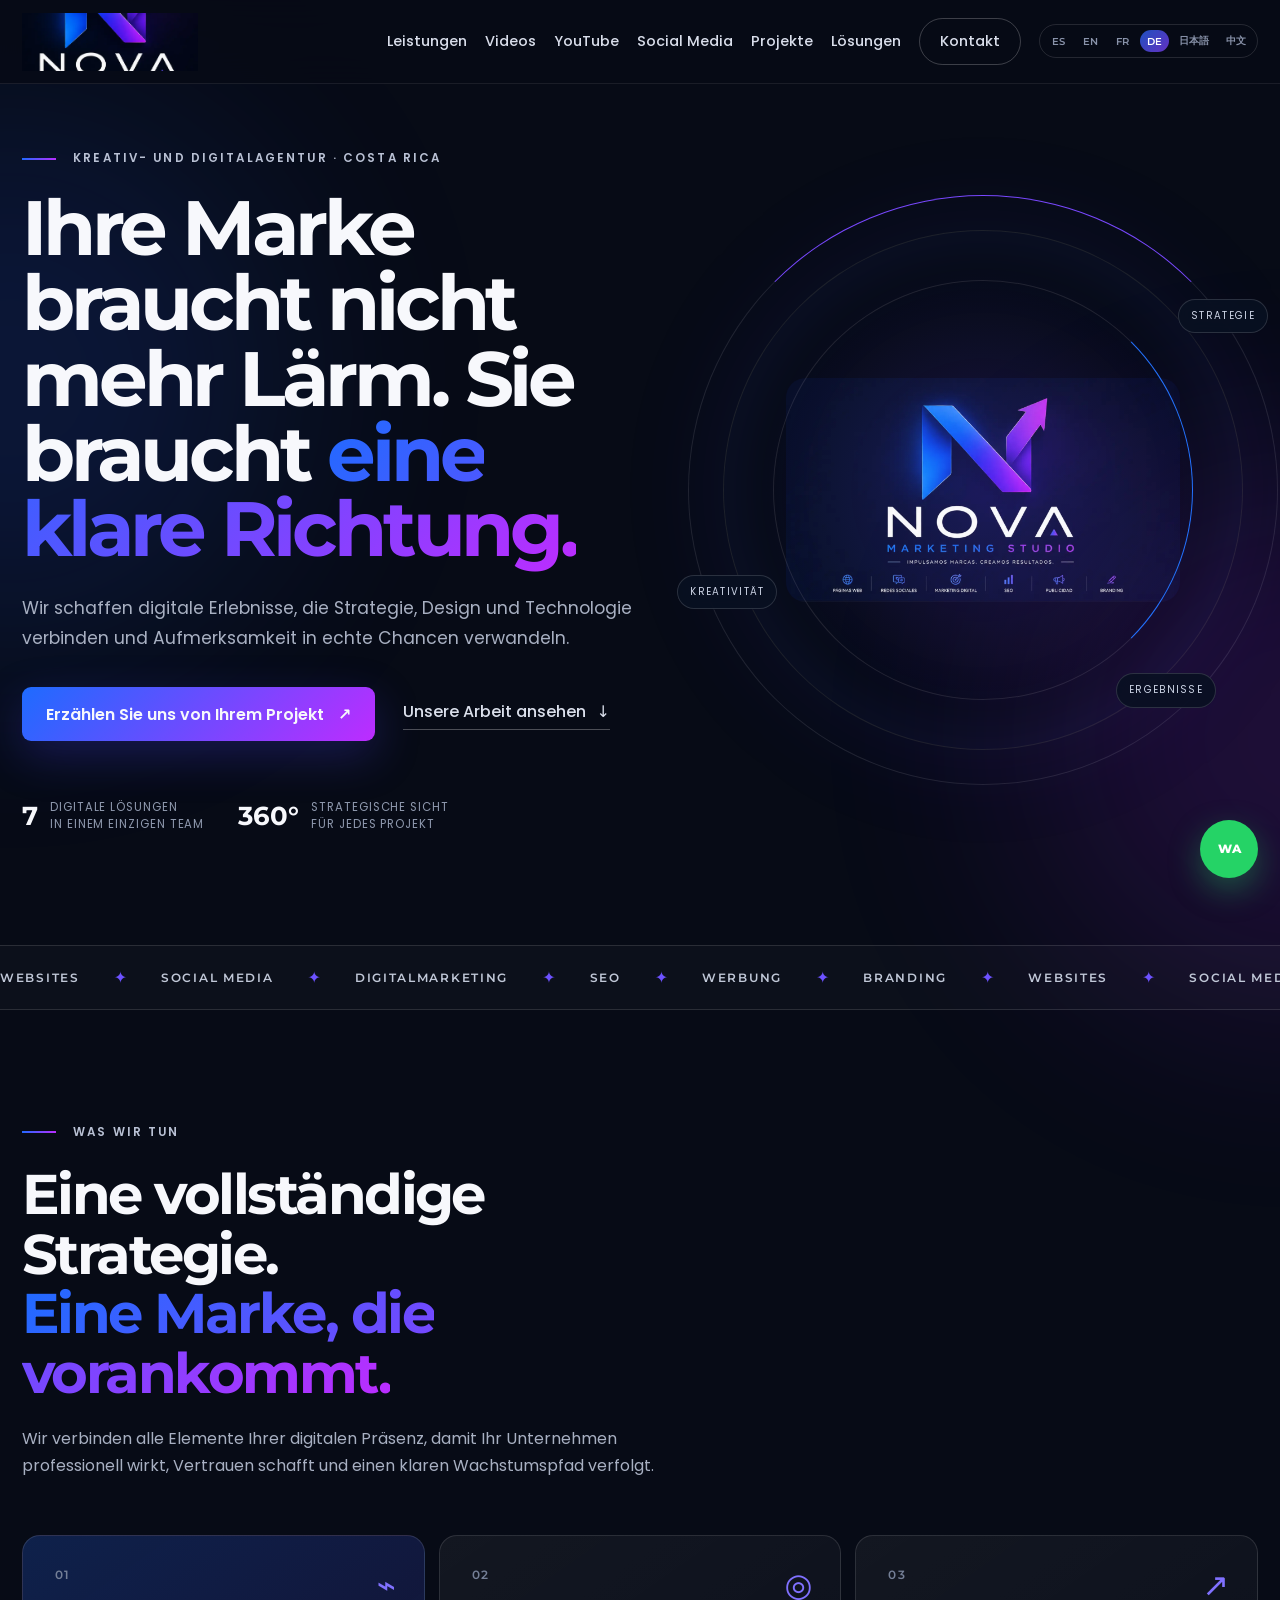
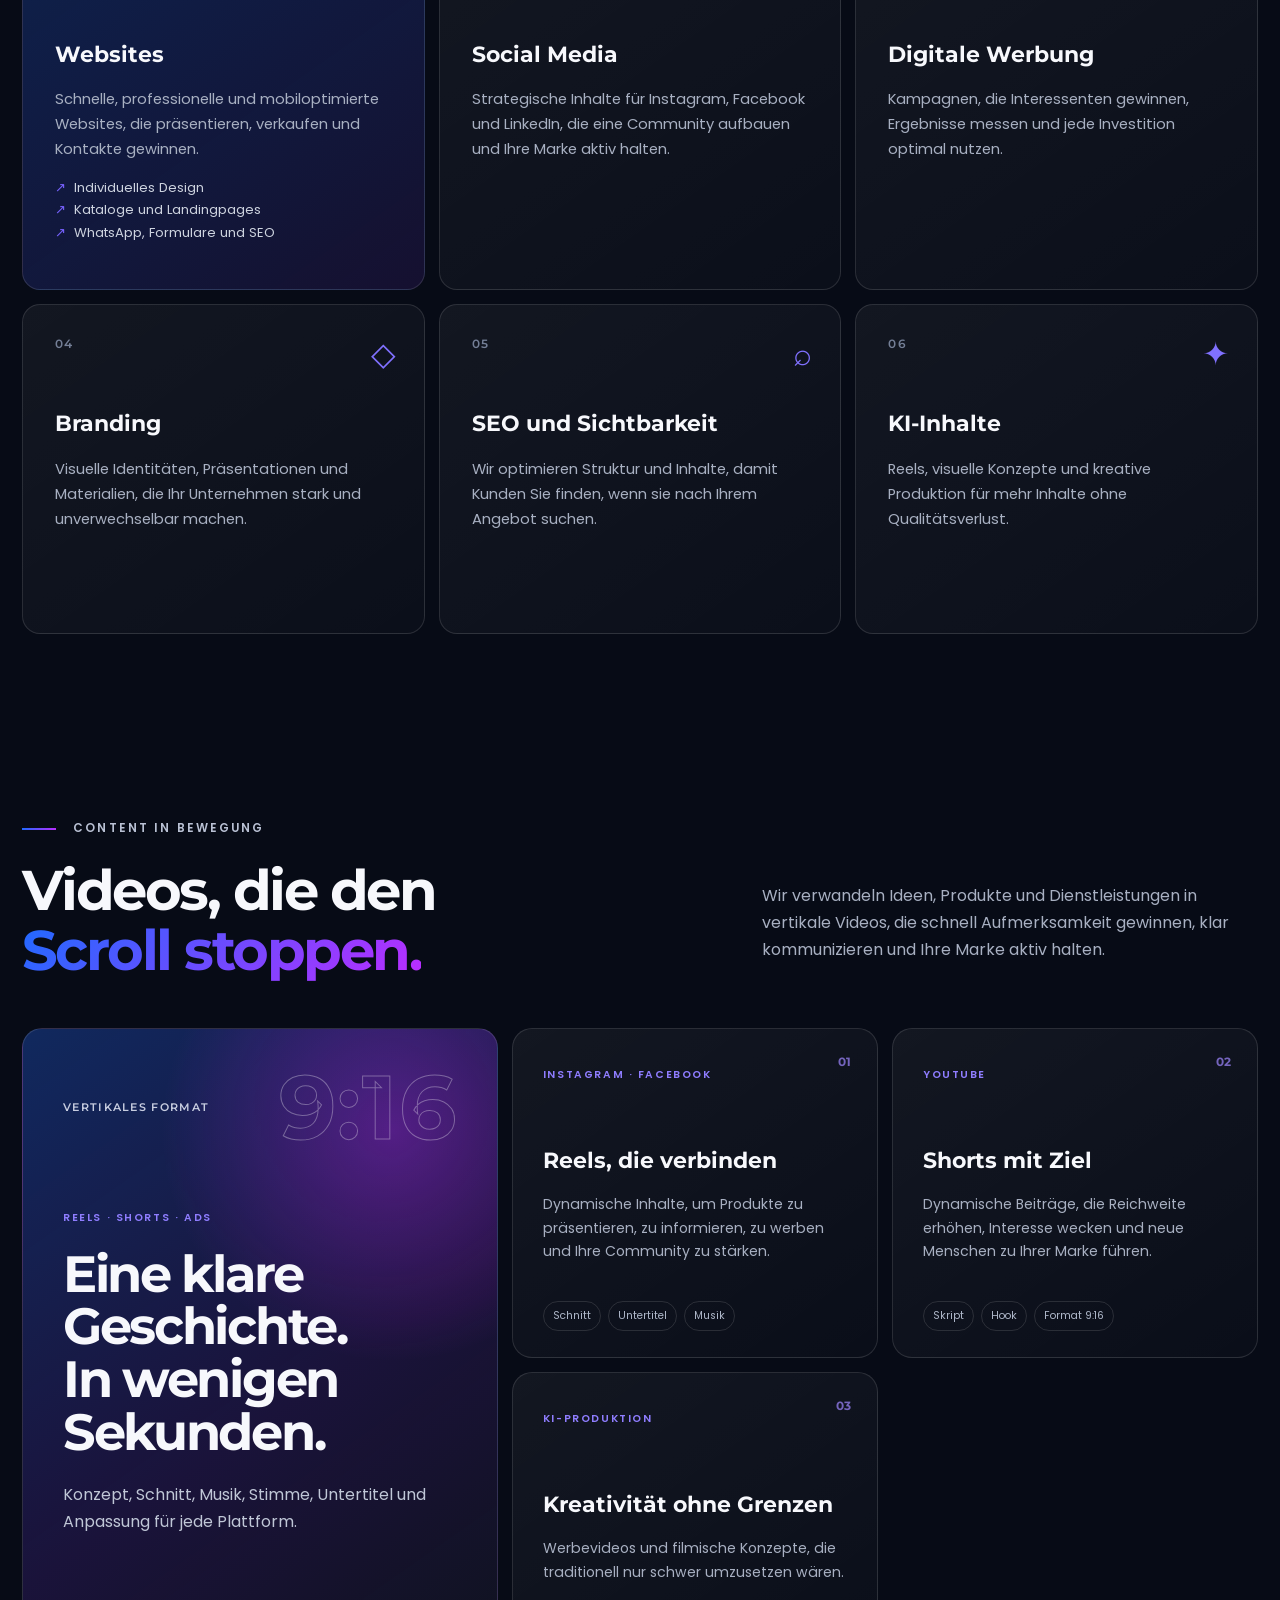
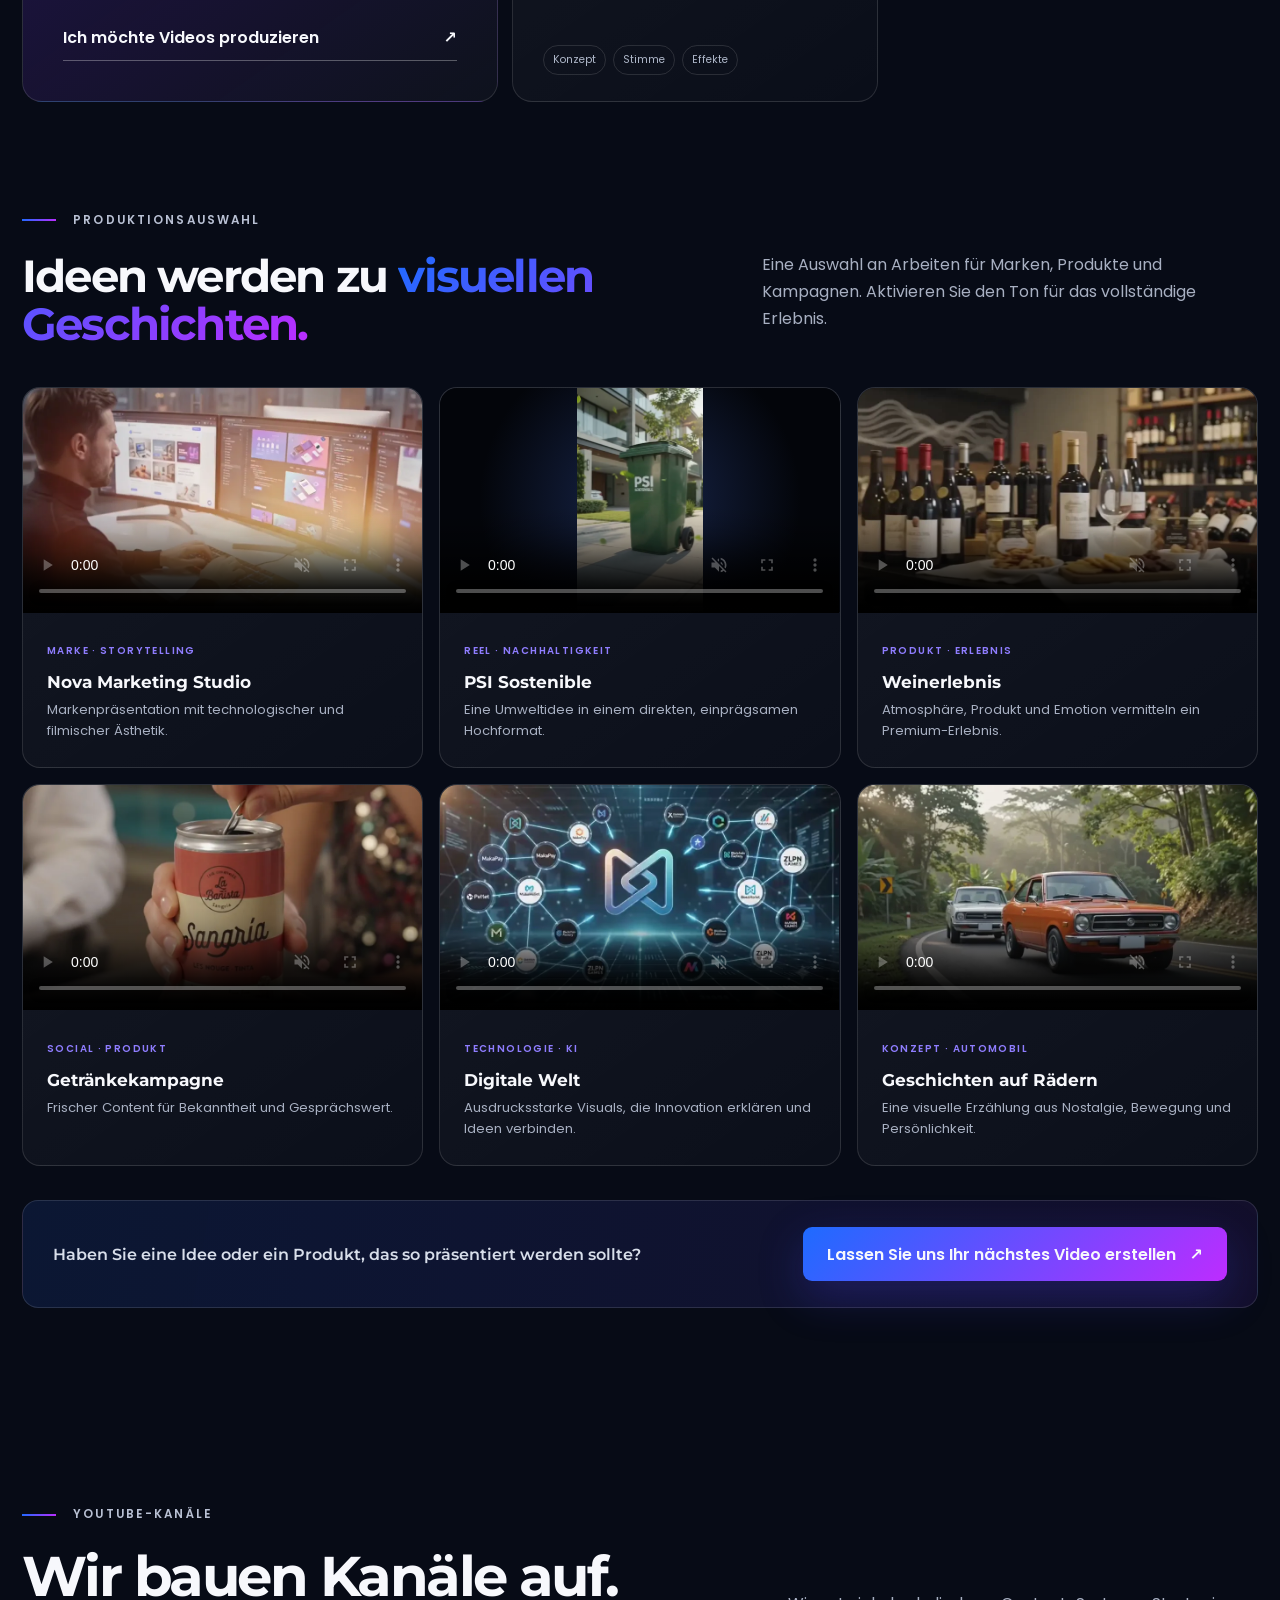
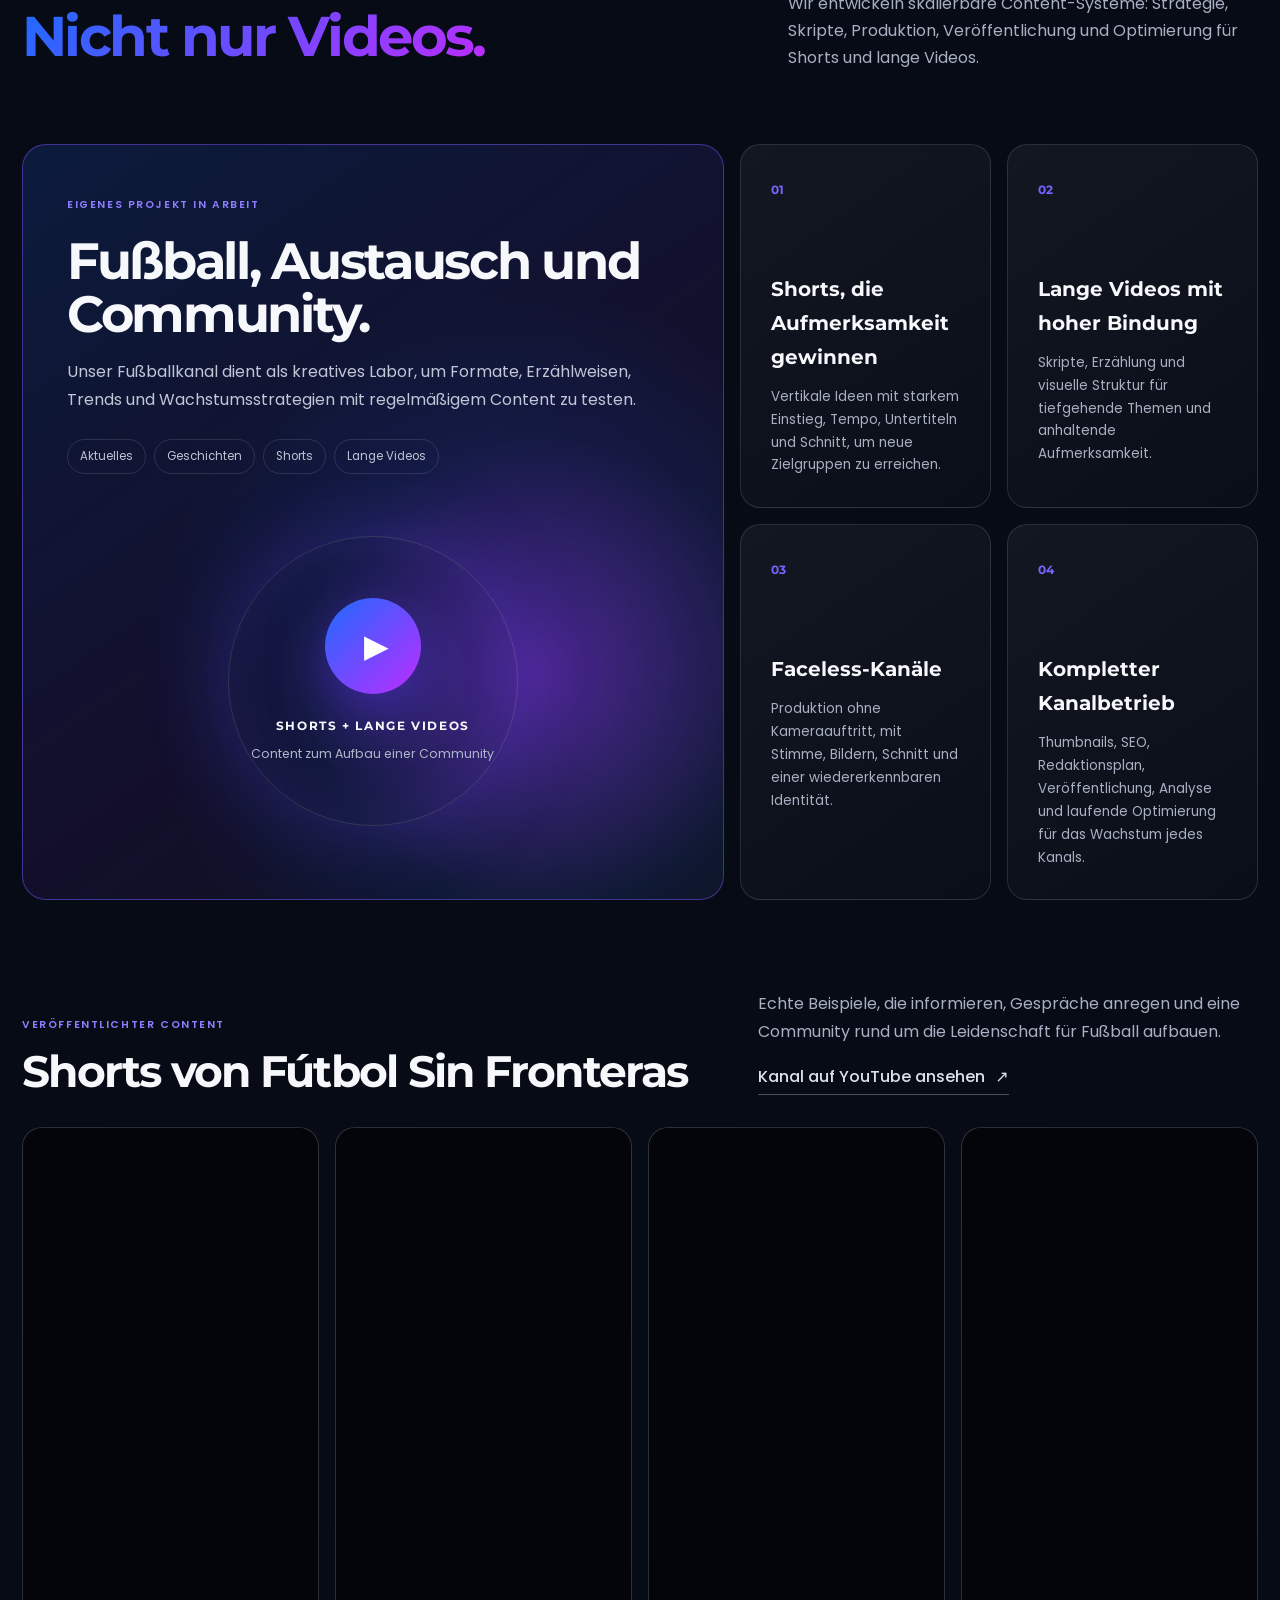
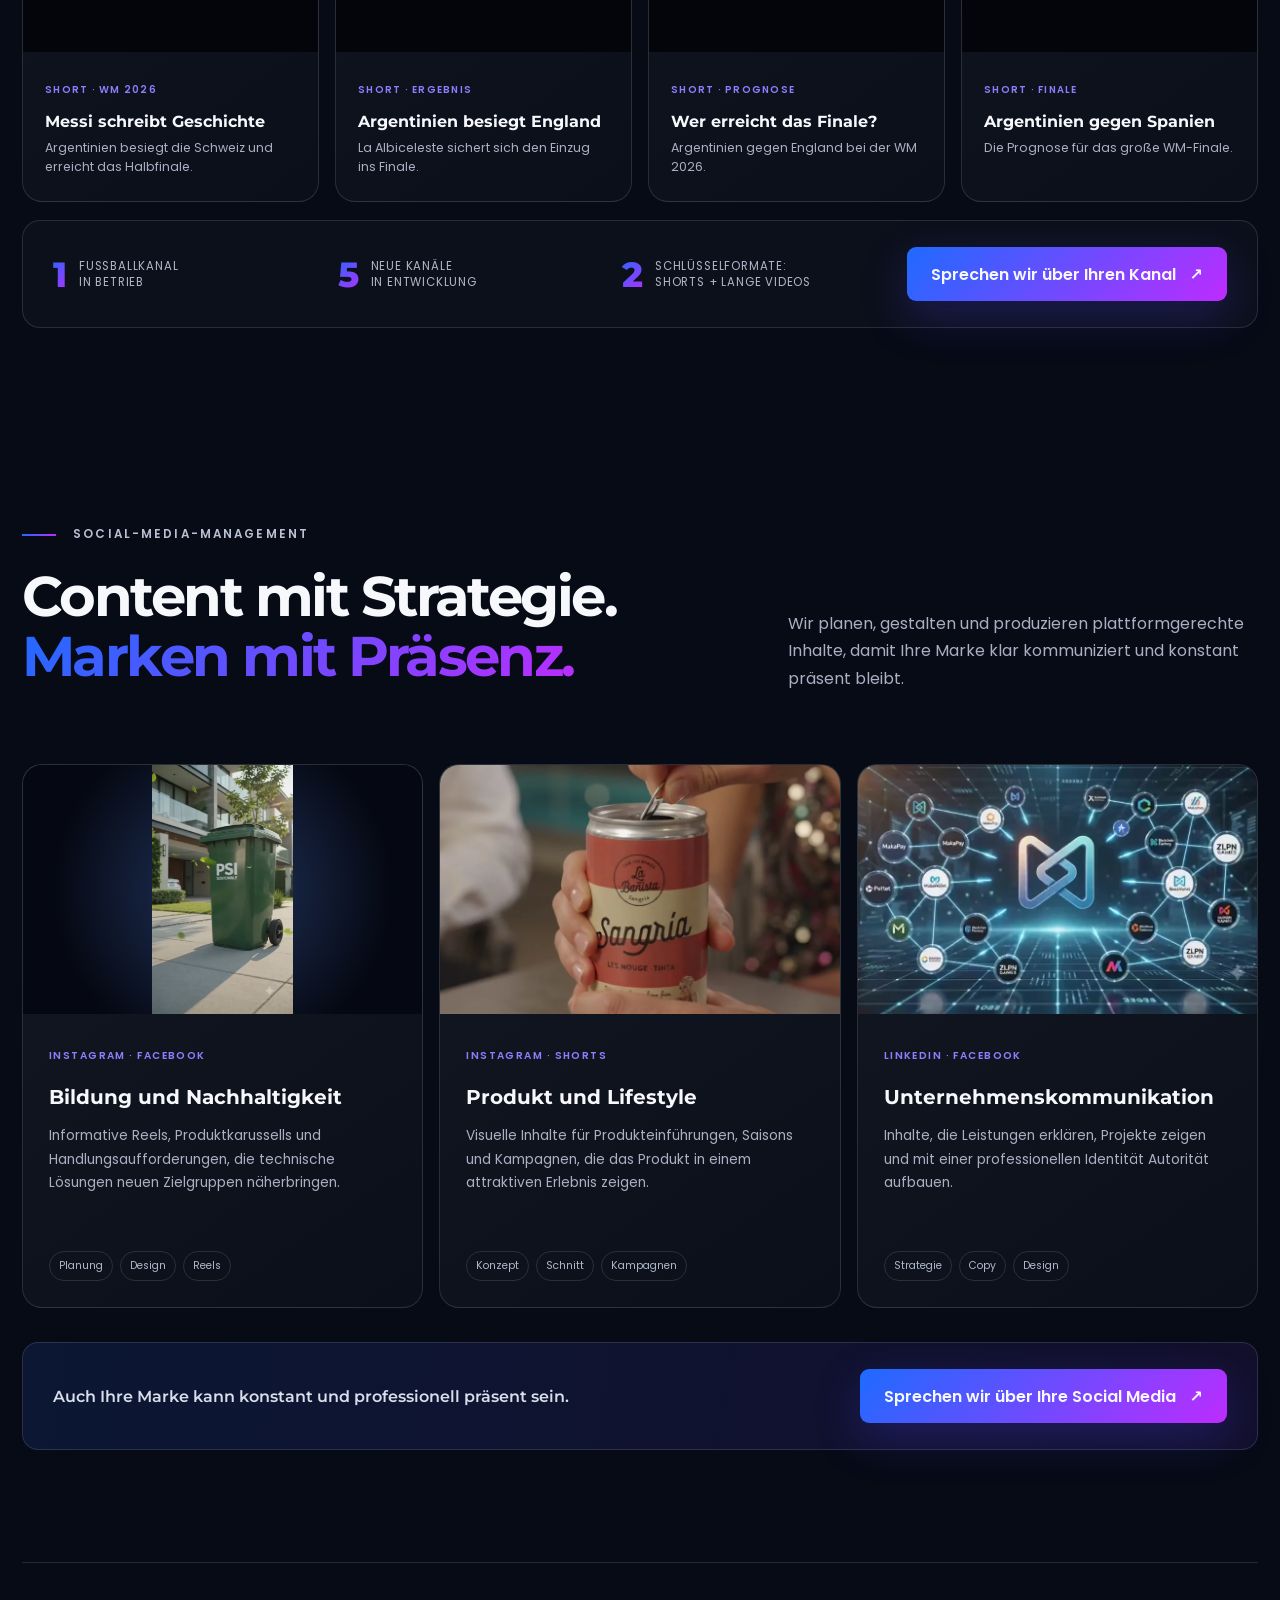
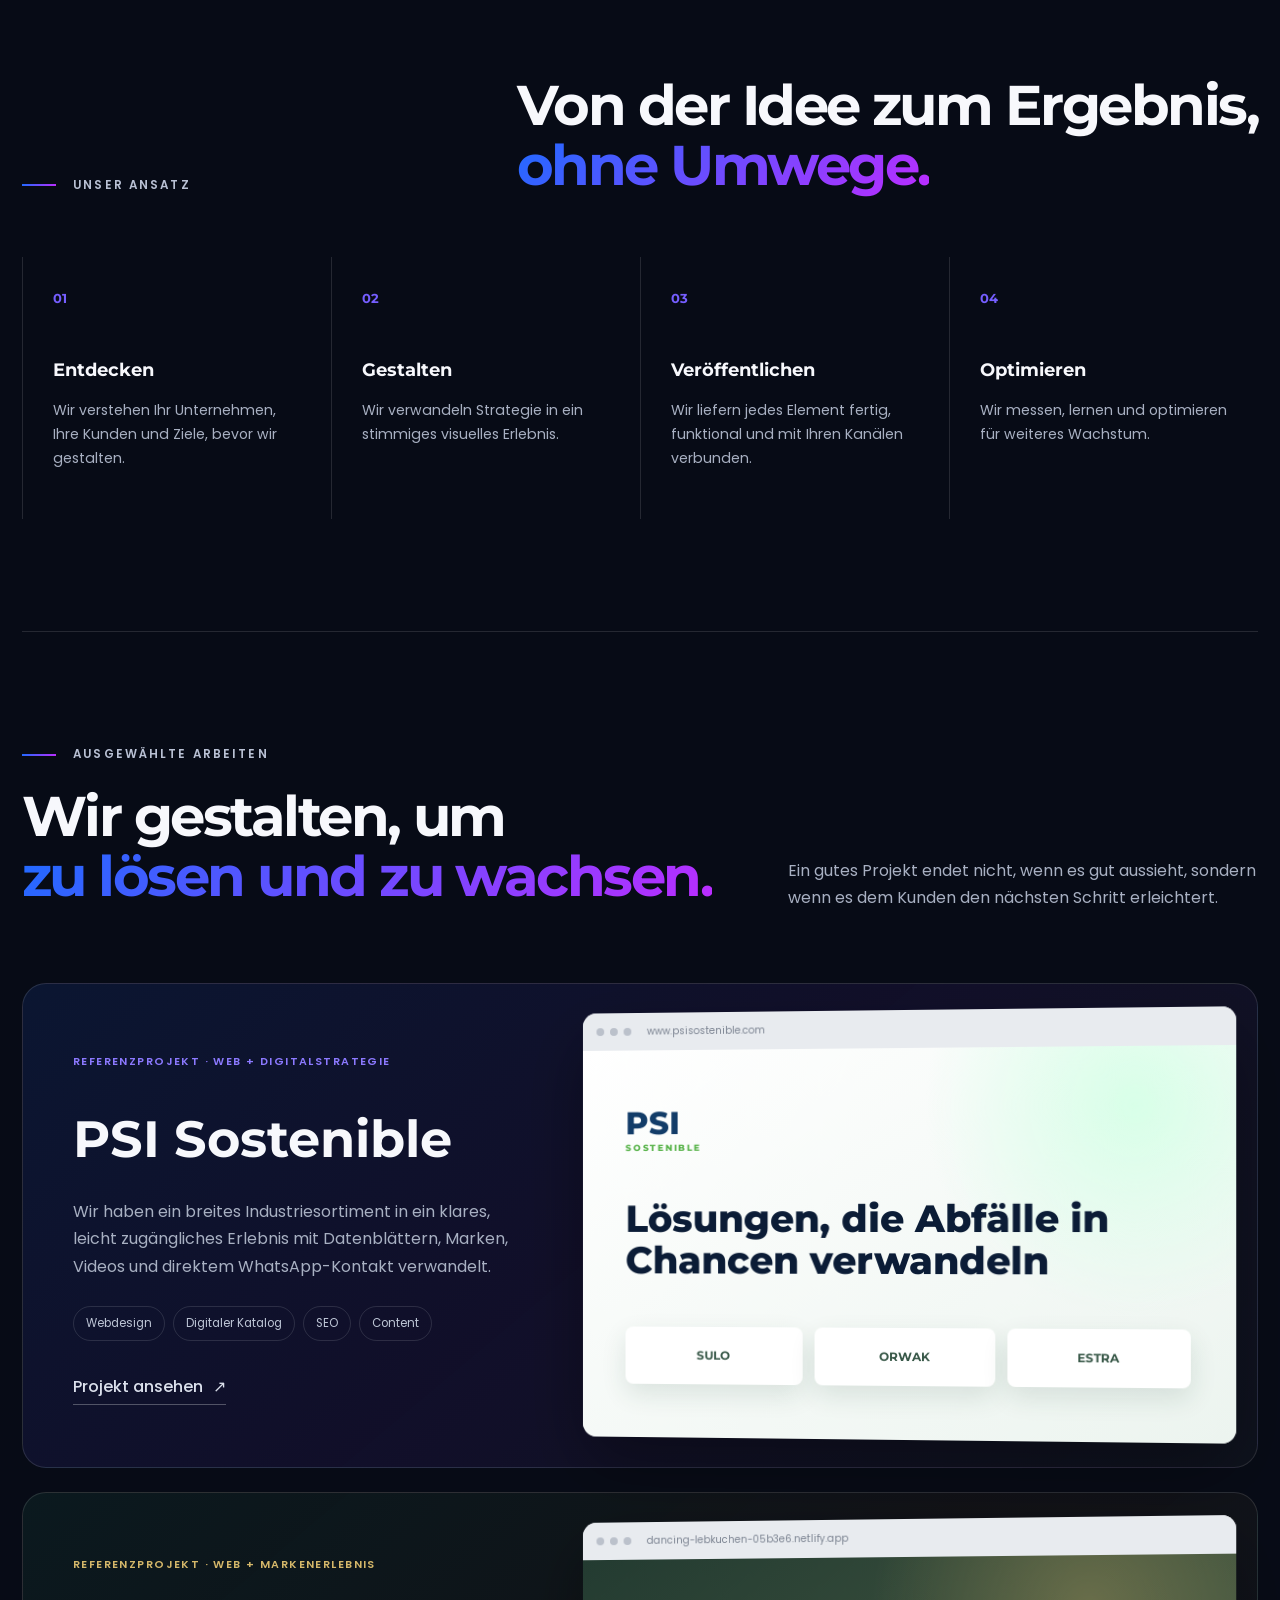
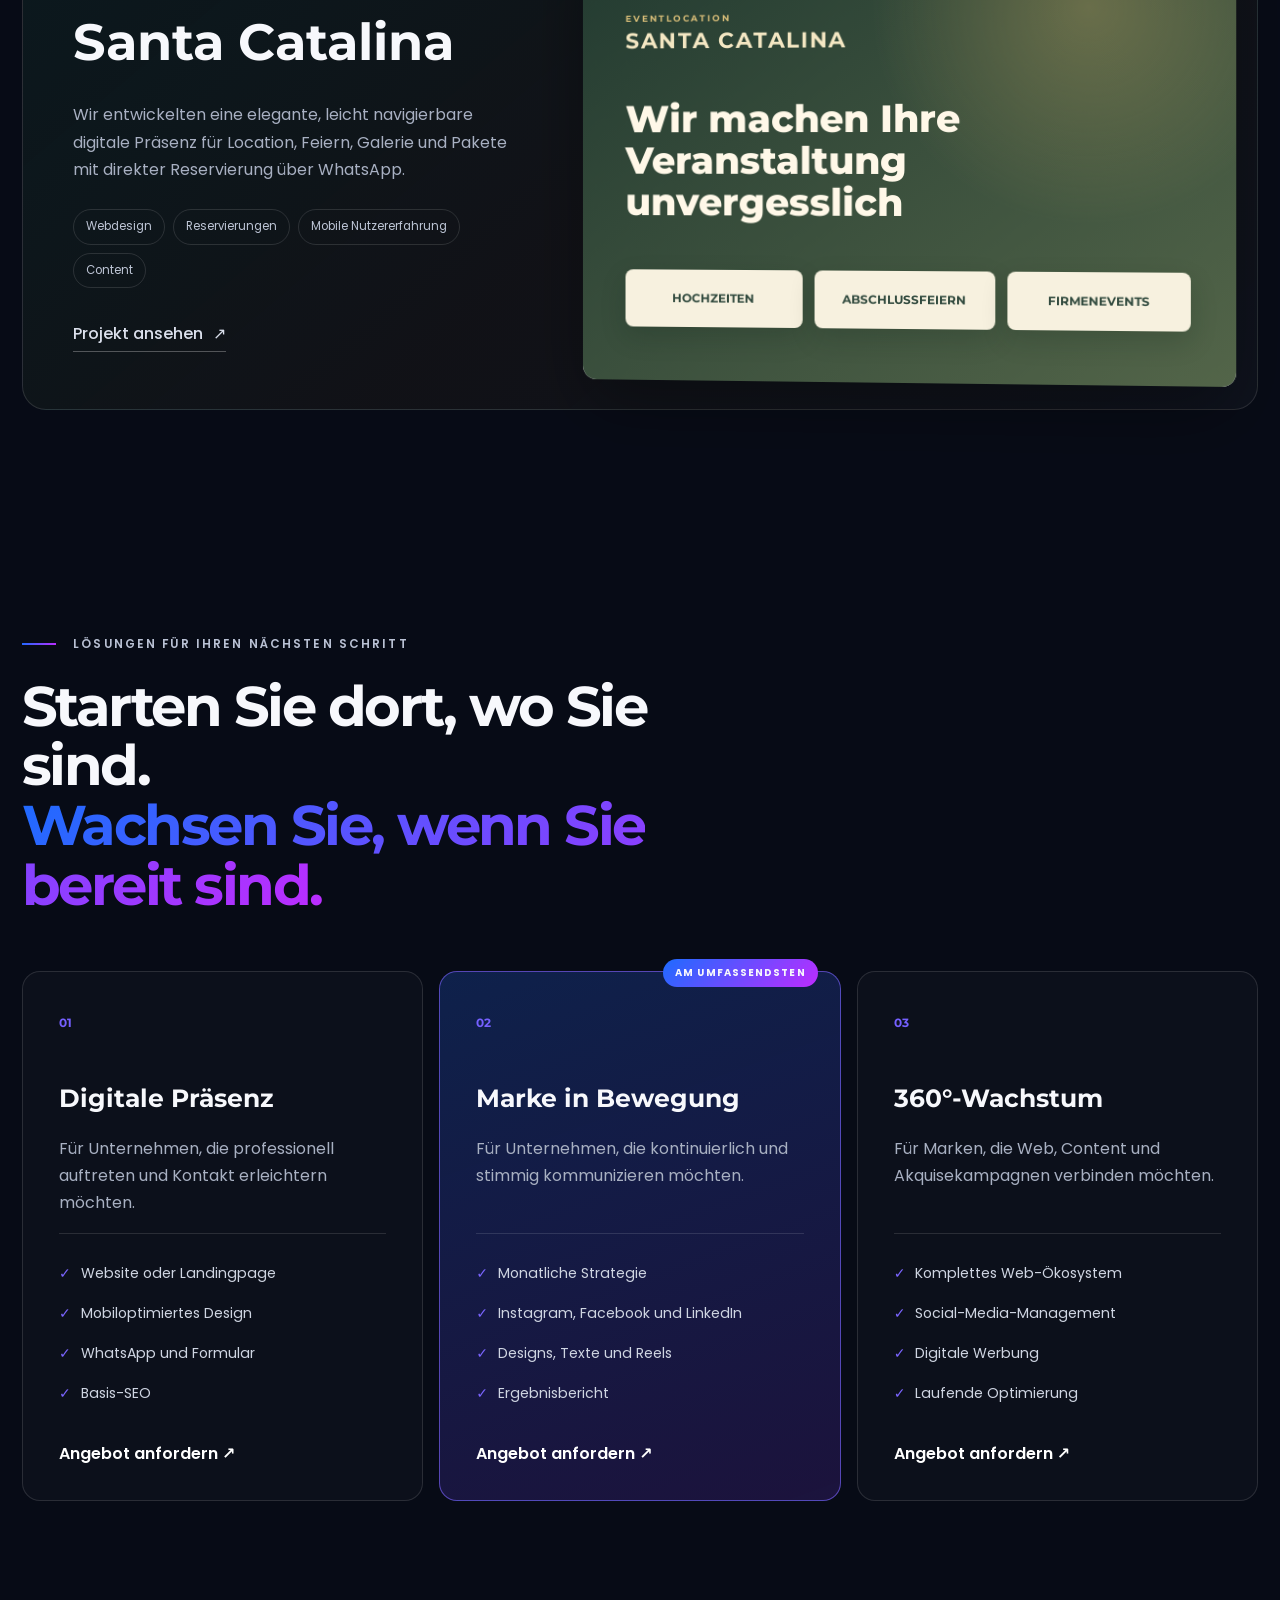
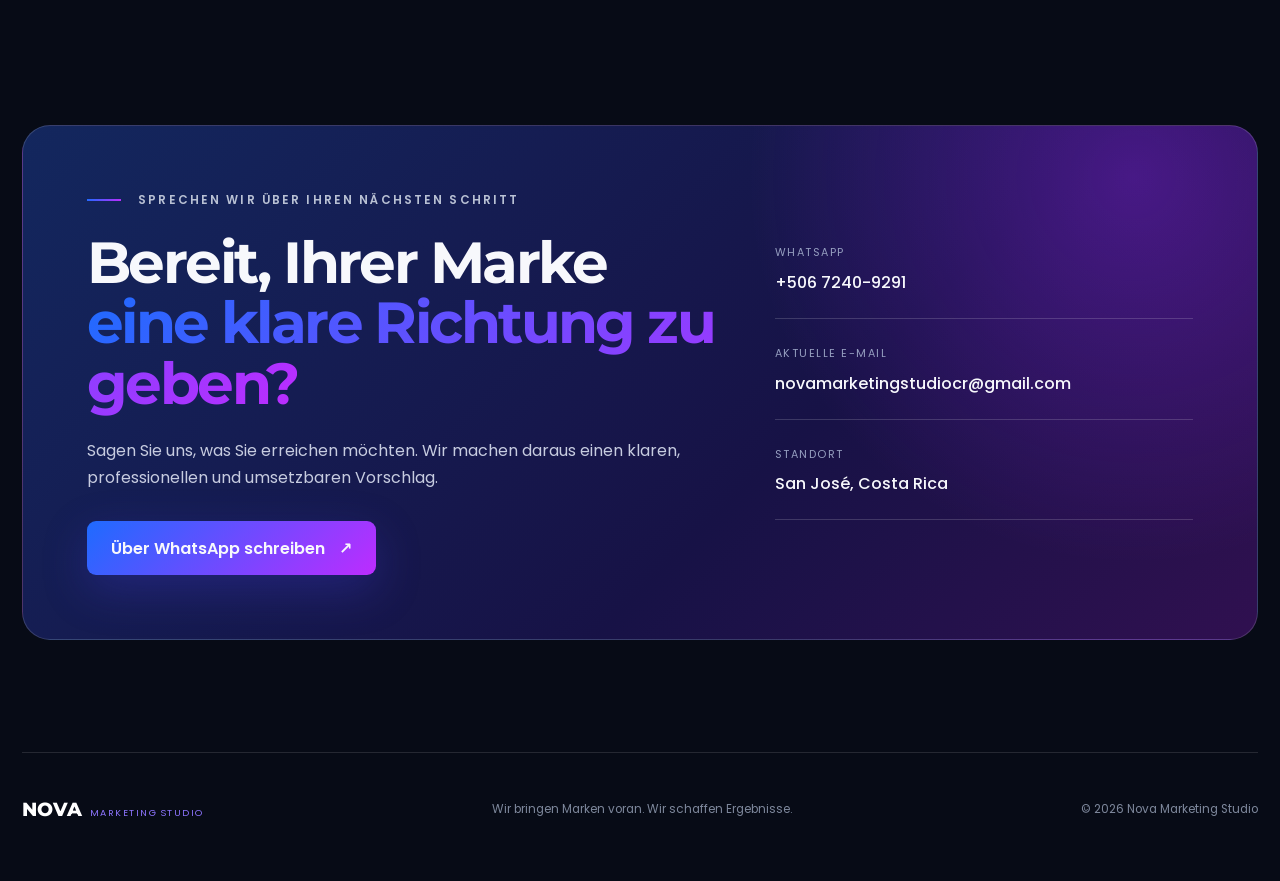
==== de/index.html @ b2b5439e "Versión inicial de Nova Marketing" ====
<!doctype html>
<html lang="de">
<head>
  <meta charset="utf-8">
  <meta name="viewport" content="width=device-width, initial-scale=1">
  <title>Nova Marketing Studio | Wir bringen Marken voran</title>
  <meta name="description" content="Kreativagentur in Costa Rica: Websites, Social Media, YouTube, digitales Marketing, SEO, Werbung, Branding und KI-Content.">
  <meta name="theme-color" content="#070b16">
  <link rel="canonical" href="https://nova-marketing-studio.pages.dev/de/">
  <link rel="alternate" hreflang="es" href="https://nova-marketing-studio.pages.dev/">
  <link rel="alternate" hreflang="en" href="https://nova-marketing-studio.pages.dev/en/">
  <link rel="alternate" hreflang="fr" href="https://nova-marketing-studio.pages.dev/fr/">
  <link rel="alternate" hreflang="zh-Hans" href="https://nova-marketing-studio.pages.dev/zh/">
  <link rel="alternate" hreflang="de" href="https://nova-marketing-studio.pages.dev/de/">
  <link rel="alternate" hreflang="ja" href="https://nova-marketing-studio.pages.dev/ja/">
  <link rel="alternate" hreflang="x-default" href="https://nova-marketing-studio.pages.dev/">
  <link rel="preconnect" href="https://fonts.googleapis.com">
  <link rel="preconnect" href="https://fonts.gstatic.com" crossorigin>
  <link href="https://fonts.googleapis.com/css2?family=Montserrat:wght@600;700;800&amp;family=Poppins:wght@400;500;600&amp;display=swap" rel="stylesheet">
  <link rel="icon" type="image/svg+xml" href="data:image/svg+xml,%3Csvg%20xmlns='http://www.w3.org/2000/svg'%20viewBox='0%200%2064%2064'%3E%3Cdefs%3E%3ClinearGradient%20id='g'%20x1='0'%20y1='1'%20x2='1'%20y2='0'%3E%3Cstop%20stop-color='%232563eb'/%3E%3Cstop%20offset='1'%20stop-color='%237c3aed'/%3E%3C/linearGradient%3E%3C/defs%3E%3Crect%20width='64'%20height='64'%20rx='14'%20fill='%23070b16'/%3E%3Cpath%20d='M15%2047V17l25%2025V22h-6l12-10%209%2010h-6v25h-8L23%2026v21z'%20fill='url(%23g)'/%3E%3C/svg%3E">
  <link rel="stylesheet" href="../assets/styles.css">
</head>
<body>
  <div class="ambient ambient-one"></div>
  <div class="ambient ambient-two"></div>

  <header class="site-header" id="inicio">
    <a class="brand" href="#inicio" aria-label="Nova Marketing Studio, Startseite">
      <img src="../assets/nova-brand-dark.webp" alt="Nova Marketing Studio">
    </a>
    <button class="menu-toggle" aria-expanded="false" aria-controls="main-nav" aria-label="Menü öffnen">
      <span></span><span></span><span></span>
    </button>
    <nav id="main-nav" aria-label="Hauptnavigation">
      <a href="#servicios">Leistungen</a>
      <a href="#videos">Videos</a>
      <a href="#youtube">YouTube</a>
      <a href="#redes">Social Media</a>
      <a href="#proyectos">Projekte</a>
      <a href="#planes">Lösungen</a>
      <a href="#contacto" class="nav-cta">Kontakt</a>
      <div class="language-switcher" aria-label="Sprache wählen">
<a class="" href="/" lang="es">ES</a><a href="/en/" lang="en" class="">EN</a><a href="/fr/" lang="fr" class="">FR</a><a href="/de/" lang="de" class="active" aria-current="page">DE</a><a href="/ja/" lang="ja" class="">日本語</a><a href="/zh/" lang="zh-Hans" class="">中文</a>
</div>
    </nav>
  </header>

  <main>
    <section class="hero section-pad">
      <div class="hero-copy reveal">
        <p class="eyebrow"><span></span> Kreativ- und Digitalagentur · Costa Rica</p>
        <h1>Ihre Marke braucht nicht<br>mehr Lärm. Sie braucht <em>eine klare Richtung.</em>
</h1>
        <p class="hero-lead">Wir schaffen digitale Erlebnisse, die Strategie, Design und Technologie verbinden und Aufmerksamkeit in echte Chancen verwandeln.</p>
        <div class="hero-actions">
          <a class="button button-primary" href="https://wa.me/50672409291?text=Hola%20Nova%2C%20quiero%20impulsar%20mi%20marca" target="_blank" rel="noopener">Erzählen Sie uns von Ihrem Projekt <span>↗</span></a>
          <a class="text-link" href="#proyectos">Unsere Arbeit ansehen <span>↓</span></a>
        </div>
        <div class="hero-proof">
          <div>
<strong>7</strong><span>digitale Lösungen<br>in einem einzigen Team</span>
</div>
          <div>
<strong>360°</strong><span>strategische Sicht<br>für jedes Projekt</span>
</div>
        </div>
      </div>
      <div class="hero-visual reveal delay-1" aria-hidden="true">
        <div class="orbit orbit-one"></div>
        <div class="orbit orbit-two"></div>
        <div class="brand-stage">
          <img src="../assets/nova-brand-dark.webp" alt="">
          <div class="stage-chip chip-one">STRATEGIE</div>
          <div class="stage-chip chip-two">KREATIVITÄT</div>
          <div class="stage-chip chip-three">ERGEBNISSE</div>
        </div>
      </div>
    </section>

    <section class="marquee" aria-label="Hauptleistungen">
      <div class="marquee-track">
        <span>WEBSITES</span><i>✦</i><span>SOCIAL MEDIA</span><i>✦</i><span>DIGITALMARKETING</span><i>✦</i><span>SEO</span><i>✦</i><span>WERBUNG</span><i>✦</i><span>BRANDING</span><i>✦</i>
        <span>WEBSITES</span><i>✦</i><span>SOCIAL MEDIA</span><i>✦</i><span>DIGITALMARKETING</span><i>✦</i><span>SEO</span><i>✦</i><span>WERBUNG</span><i>✦</i><span>BRANDING</span><i>✦</i>
      </div>
    </section>

    <section class="services section-pad" id="servicios">
      <div class="section-intro reveal">
        <p class="eyebrow"><span></span> Was wir tun</p>
        <h2>Eine vollständige Strategie.<br><em>Eine Marke, die vorankommt.</em>
</h2>
        <p>Wir verbinden alle Elemente Ihrer digitalen Präsenz, damit Ihr Unternehmen professionell wirkt, Vertrauen schafft und einen klaren Wachstumspfad verfolgt.</p>
      </div>
      <div class="service-grid">
        <article class="service-card featured reveal">
          <div class="service-number">01</div>
          <div class="service-icon">⌁</div>
          <h3>Websites</h3>
          <p>Schnelle, professionelle und mobiloptimierte Websites, die präsentieren, verkaufen und Kontakte gewinnen.</p>
          <ul>
<li>Individuelles Design</li>
<li>Kataloge und Landingpages</li>
<li>WhatsApp, Formulare und SEO</li>
</ul>
        </article>
        <article class="service-card reveal delay-1">
          <div class="service-number">02</div>
          <div class="service-icon">◎</div>
          <h3>Social Media</h3>
          <p>Strategische Inhalte für Instagram, Facebook und LinkedIn, die eine Community aufbauen und Ihre Marke aktiv halten.</p>
        </article>
        <article class="service-card reveal delay-2">
          <div class="service-number">03</div>
          <div class="service-icon">↗</div>
          <h3>Digitale Werbung</h3>
          <p>Kampagnen, die Interessenten gewinnen, Ergebnisse messen und jede Investition optimal nutzen.</p>
        </article>
        <article class="service-card reveal">
          <div class="service-number">04</div>
          <div class="service-icon">◇</div>
          <h3>Branding</h3>
          <p>Visuelle Identitäten, Präsentationen und Materialien, die Ihr Unternehmen stark und unverwechselbar machen.</p>
        </article>
        <article class="service-card reveal delay-1">
          <div class="service-number">05</div>
          <div class="service-icon">⌕</div>
          <h3>SEO und Sichtbarkeit</h3>
          <p>Wir optimieren Struktur und Inhalte, damit Kunden Sie finden, wenn sie nach Ihrem Angebot suchen.</p>
        </article>
        <article class="service-card reveal delay-2">
          <div class="service-number">06</div>
          <div class="service-icon">✦</div>
          <h3>KI-Inhalte</h3>
          <p>Reels, visuelle Konzepte und kreative Produktion für mehr Inhalte ohne Qualitätsverlust.</p>
        </article>
      </div>
    </section>

    <section class="video-lab section-pad" id="videos">
      <div class="video-lab-head reveal">
        <div>
          <p class="eyebrow"><span></span> Content in Bewegung</p>
          <h2>Videos, die den<br><em>Scroll stoppen.</em>
</h2>
        </div>
        <p>Wir verwandeln Ideen, Produkte und Dienstleistungen in vertikale Videos, die schnell Aufmerksamkeit gewinnen, klar kommunizieren und Ihre Marke aktiv halten.</p>
      </div>
      <div class="video-grid">
        <article class="format-card format-main reveal">
          <div class="format-top">
<span>VERTIKALES FORMAT</span><strong>9:16</strong>
</div>
          <div class="format-copy">
<small>REELS · SHORTS · ADS</small><h3>Eine klare Geschichte.<br>In wenigen Sekunden.</h3>
<p>Konzept, Schnitt, Musik, Stimme, Untertitel und Anpassung für jede Plattform.</p>
</div>
          <a href="https://wa.me/50672409291?text=Hola%20Nova%2C%20quiero%20producir%20videos%20para%20mis%20redes" target="_blank" rel="noopener">Ich möchte Videos produzieren <span>↗</span></a>
        </article>
        <article class="format-card reveal delay-1">
          <span class="platform-number">01</span>
          <small>INSTAGRAM · FACEBOOK</small>
          <h3>Reels, die verbinden</h3>
          <p>Dynamische Inhalte, um Produkte zu präsentieren, zu informieren, zu werben und Ihre Community zu stärken.</p>
          <div class="format-tags">
<span>Schnitt</span><span>Untertitel</span><span>Musik</span>
</div>
        </article>
        <article class="format-card reveal delay-2">
          <span class="platform-number">02</span>
          <small>YOUTUBE</small>
          <h3>Shorts mit Ziel</h3>
          <p>Dynamische Beiträge, die Reichweite erhöhen, Interesse wecken und neue Menschen zu Ihrer Marke führen.</p>
          <div class="format-tags">
<span>Skript</span><span>Hook</span><span>Format 9:16</span>
</div>
        </article>
        <article class="format-card reveal delay-3">
          <span class="platform-number">03</span>
          <small>KI-PRODUKTION</small>
          <h3>Kreativität ohne Grenzen</h3>
          <p>Werbevideos und filmische Konzepte, die traditionell nur schwer umzusetzen wären.</p>
          <div class="format-tags">
<span>Konzept</span><span>Stimme</span><span>Effekte</span>
</div>
        </article>
      </div>

      <div class="showreel-head reveal">
        <div>
          <p class="eyebrow"><span></span> Produktionsauswahl</p>
          <h3>Ideen werden zu <em>visuellen Geschichten.</em>
</h3>
        </div>
        <p>Eine Auswahl an Arbeiten für Marken, Produkte und Kampagnen. Aktivieren Sie den Ton für das vollständige Erlebnis.</p>
      </div>
      <div class="showreel-grid">
        <article class="showreel-card reveal">
          <video controls muted playsinline preload="metadata" poster="../assets/posters/nova-estudio-creativo.webp" aria-label="Video von Nova Marketing Studio">
            <source src="../assets/videos/nova-estudio-creativo.mp4" type="video/mp4">
          </source></video>
          <div class="showreel-copy">
<small>MARKE · STORYTELLING</small><h4>Nova Marketing Studio</h4>
<p>Markenpräsentation mit technologischer und filmischer Ästhetik.</p>
</div>
        </article>
        <article class="showreel-card vertical reveal delay-1">
          <video controls muted playsinline preload="metadata" poster="../assets/posters/psi-sostenible-reel.webp" aria-label="Reel von PSI Sostenible">
            <source src="../assets/videos/psi-sostenible-reel.mp4" type="video/mp4">
          </source></video>
          <div class="showreel-copy">
<small>REEL · NACHHALTIGKEIT</small><h4>PSI Sostenible</h4>
<p>Eine Umweltidee in einem direkten, einprägsamen Hochformat.</p>
</div>
        </article>
        <article class="showreel-card reveal delay-2">
          <video controls muted playsinline preload="metadata" poster="../assets/posters/experiencia-vinos.webp" aria-label="Video zum Weinerlebnis">
            <source src="../assets/videos/experiencia-vinos.mp4" type="video/mp4">
          </source></video>
          <div class="showreel-copy">
<small>PRODUKT · ERLEBNIS</small><h4>Weinerlebnis</h4>
<p>Atmosphäre, Produkt und Emotion vermitteln ein Premium-Erlebnis.</p>
</div>
        </article>
        <article class="showreel-card reveal">
          <video controls muted playsinline preload="metadata" poster="../assets/posters/campana-bebida-social.webp" aria-label="Social-Media-Kampagne für ein Getränk">
            <source src="../assets/videos/campana-bebida-social.mp4" type="video/mp4">
          </source></video>
          <div class="showreel-copy">
<small>SOCIAL · PRODUKT</small><h4>Getränkekampagne</h4>
<p>Frischer Content für Bekanntheit und Gesprächswert.</p>
</div>
        </article>
        <article class="showreel-card reveal delay-1">
          <video controls muted playsinline preload="metadata" poster="../assets/posters/tecnologia-con-ia.webp" aria-label="Mit künstlicher Intelligenz erstelltes Technologie-Video">
            <source src="../assets/videos/tecnologia-con-ia.mp4" type="video/mp4">
          </source></video>
          <div class="showreel-copy">
<small>TECHNOLOGIE · KI</small><h4>Digitale Welt</h4>
<p>Ausdrucksstarke Visuals, die Innovation erklären und Ideen verbinden.</p>
</div>
        </article>
        <article class="showreel-card reveal delay-2">
          <video controls muted playsinline preload="metadata" poster="../assets/posters/historia-automotriz.webp" aria-label="Video zur Automobilgeschichte">
            <source src="../assets/videos/historia-automotriz.mp4" type="video/mp4">
          </source></video>
          <div class="showreel-copy">
<small>KONZEPT · AUTOMOBIL</small><h4>Geschichten auf Rädern</h4>
<p>Eine visuelle Erzählung aus Nostalgie, Bewegung und Persönlichkeit.</p>
</div>
        </article>
      </div>
      <div class="showreel-cta reveal">
        <p>Haben Sie eine Idee oder ein Produkt, das so präsentiert werden sollte?</p>
        <a class="button button-primary" href="https://wa.me/50672409291?text=Hola%20Nova%2C%20quiero%20crear%20un%20video%20para%20mi%20marca" target="_blank" rel="noopener">Lassen Sie uns Ihr nächstes Video erstellen <span>↗</span></a>
      </div>
    </section>

    <section class="youtube-studio section-pad" id="youtube">
      <div class="section-intro split reveal">
        <div>
<p class="eyebrow"><span></span> YouTube-Kanäle</p>
<h2>Wir bauen Kanäle auf.<br><em>Nicht nur Videos.</em>
</h2>
</div>
        <p>Wir entwickeln skalierbare Content-Systeme: Strategie, Skripte, Produktion, Veröffentlichung und Optimierung für Shorts und lange Videos.</p>
      </div>
      <div class="youtube-overview">
        <article class="youtube-feature reveal">
          <div class="youtube-feature-copy">
            <small>EIGENES PROJEKT IN ARBEIT</small>
            <h3>Fußball, Austausch und Community.</h3>
            <p>Unser Fußballkanal dient als kreatives Labor, um Formate, Erzählweisen, Trends und Wachstumsstrategien mit regelmäßigem Content zu testen.</p>
            <div class="tag-row">
<span>Aktuelles</span><span>Geschichten</span><span>Shorts</span><span>Lange Videos</span>
</div>
          </div>
          <div class="youtube-visual" aria-hidden="true">
            <div class="youtube-orbit"></div>
            <div class="play-mark">▶</div>
            <b>SHORTS + LANGE VIDEOS</b>
            <span>Content zum Aufbau einer Community</span>
          </div>
        </article>
        <div class="youtube-capabilities">
          <article class="youtube-card reveal"><span>01</span><h3>Shorts, die Aufmerksamkeit gewinnen</h3>
<p>Vertikale Ideen mit starkem Einstieg, Tempo, Untertiteln und Schnitt, um neue Zielgruppen zu erreichen.</p></article>
          <article class="youtube-card reveal delay-1"><span>02</span><h3>Lange Videos mit hoher Bindung</h3>
<p>Skripte, Erzählung und visuelle Struktur für tiefgehende Themen und anhaltende Aufmerksamkeit.</p></article>
          <article class="youtube-card reveal delay-2"><span>03</span><h3>Faceless-Kanäle</h3>
<p>Produktion ohne Kameraauftritt, mit Stimme, Bildern, Schnitt und einer wiedererkennbaren Identität.</p></article>
          <article class="youtube-card reveal delay-3"><span>04</span><h3>Kompletter Kanalbetrieb</h3>
<p>Thumbnails, SEO, Redaktionsplan, Veröffentlichung, Analyse und laufende Optimierung für das Wachstum jedes Kanals.</p></article>
        </div>
      </div>
      <div class="youtube-portfolio-head reveal">
        <div>
<small>VERÖFFENTLICHTER CONTENT</small><h3>Shorts von Fútbol Sin Fronteras</h3>
</div>
        <div>
<p>Echte Beispiele, die informieren, Gespräche anregen und eine Community rund um die Leidenschaft für Fußball aufbauen.</p>
<a class="text-link" href="https://www.youtube.com/@FutbolSinFronterasTV" target="_blank" rel="noopener">Kanal auf YouTube ansehen <span>↗</span></a>
</div>
      </div>
      <div class="youtube-shorts-grid">
        <article class="youtube-short reveal">
          <iframe src="https://www.youtube-nocookie.com/embed/4aHSxVU0PXg" title="Messi hace historia: Argentina en semifinales" loading="lazy" allow="accelerometer; autoplay; clipboard-write; encrypted-media; gyroscope; picture-in-picture; web-share" allowfullscreen></iframe>
          <div>
<small>SHORT · WM 2026</small><h4>Messi schreibt Geschichte</h4>
<p>Argentinien besiegt die Schweiz und erreicht das Halbfinale.</p>
</div>
        </article>
        <article class="youtube-short reveal delay-1">
          <iframe src="https://www.youtube-nocookie.com/embed/egiSXJBO6AU" title="Argentina elimina a Inglaterra" loading="lazy" allow="accelerometer; autoplay; clipboard-write; encrypted-media; gyroscope; picture-in-picture; web-share" allowfullscreen></iframe>
          <div>
<small>SHORT · ERGEBNIS</small><h4>Argentinien besiegt England</h4>
<p>La Albiceleste sichert sich den Einzug ins Finale.</p>
</div>
        </article>
        <article class="youtube-short reveal delay-2">
          <iframe src="https://www.youtube-nocookie.com/embed/ZM1euYjRQYs" title="Argentina contra Inglaterra: quién llegará a la final" loading="lazy" allow="accelerometer; autoplay; clipboard-write; encrypted-media; gyroscope; picture-in-picture; web-share" allowfullscreen></iframe>
          <div>
<small>SHORT · PROGNOSE</small><h4>Wer erreicht das Finale?</h4>
<p>Argentinien gegen England bei der WM 2026.</p>
</div>
        </article>
        <article class="youtube-short reveal delay-3">
          <iframe src="https://www.youtube-nocookie.com/embed/JiclaM4VpYQ" title="Argentina contra España: final del Mundial" loading="lazy" allow="accelerometer; autoplay; clipboard-write; encrypted-media; gyroscope; picture-in-picture; web-share" allowfullscreen></iframe>
          <div>
<small>SHORT · FINALE</small><h4>Argentinien gegen Spanien</h4>
<p>Die Prognose für das große WM-Finale.</p>
</div>
        </article>
      </div>
      <div class="channel-roadmap reveal">
        <div>
<strong>1</strong><span>Fußballkanal<br>in Betrieb</span>
</div>
        <div>
<strong>5</strong><span>neue Kanäle<br>in Entwicklung</span>
</div>
        <div>
<strong>2</strong><span>Schlüsselformate:<br>Shorts + lange Videos</span>
</div>
        <a class="button button-primary" href="https://wa.me/50672409291?text=Hola%20Nova%2C%20quiero%20crear%20o%20hacer%20crecer%20un%20canal%20de%20YouTube" target="_blank" rel="noopener">Sprechen wir über Ihren Kanal <span>↗</span></a>
      </div>
    </section>

    <section class="social-work section-pad" id="redes">
      <div class="section-intro split reveal">
        <div>
<p class="eyebrow"><span></span> Social-Media-Management</p>
<h2>Content mit Strategie.<br><em>Marken mit Präsenz.</em>
</h2>
</div>
        <p>Wir planen, gestalten und produzieren plattformgerechte Inhalte, damit Ihre Marke klar kommuniziert und konstant präsent bleibt.</p>
      </div>
      <div class="social-work-grid">
        <article class="social-case reveal">
          <img src="../assets/posters/psi-sostenible-reel.webp" alt="Content-Beispiel für PSI Sostenible" loading="lazy">
          <div class="social-case-copy">
<small>INSTAGRAM · FACEBOOK</small><h3>Bildung und Nachhaltigkeit</h3>
<p>Informative Reels, Produktkarussells und Handlungsaufforderungen, die technische Lösungen neuen Zielgruppen näherbringen.</p>
<div class="format-tags static">
<span>Planung</span><span>Design</span><span>Reels</span>
</div>
</div>
        </article>
        <article class="social-case reveal delay-1">
          <img src="../assets/posters/campana-bebida-social.webp" alt="Beispiel einer Getränkekampagne" loading="lazy">
          <div class="social-case-copy">
<small>INSTAGRAM · SHORTS</small><h3>Produkt und Lifestyle</h3>
<p>Visuelle Inhalte für Produkteinführungen, Saisons und Kampagnen, die das Produkt in einem attraktiven Erlebnis zeigen.</p>
<div class="format-tags static">
<span>Konzept</span><span>Schnitt</span><span>Kampagnen</span>
</div>
</div>
        </article>
        <article class="social-case reveal delay-2">
          <img src="../assets/posters/tecnologia-con-ia.webp" alt="Beispiel für Technologie- und Unternehmenskommunikation" loading="lazy">
          <div class="social-case-copy">
<small>LINKEDIN · FACEBOOK</small><h3>Unternehmenskommunikation</h3>
<p>Inhalte, die Leistungen erklären, Projekte zeigen und mit einer professionellen Identität Autorität aufbauen.</p>
<div class="format-tags static">
<span>Strategie</span><span>Copy</span><span>Design</span>
</div>
</div>
        </article>
      </div>
      <div class="showreel-cta reveal">
        <p>Auch Ihre Marke kann konstant und professionell präsent sein.</p>
        <a class="button button-primary" href="https://wa.me/50672409291?text=Hola%20Nova%2C%20quiero%20informaci%C3%B3n%20sobre%20manejo%20de%20redes%20sociales" target="_blank" rel="noopener">Sprechen wir über Ihre Social Media <span>↗</span></a>
      </div>
    </section>

    <section class="process section-pad">
      <div class="process-head reveal">
        <p class="eyebrow"><span></span> Unser Ansatz</p>
        <h2>Von der Idee zum Ergebnis,<br><em>ohne Umwege.</em>
</h2>
      </div>
      <div class="process-steps">
        <article class="reveal"><b>01</b><h3>Entdecken</h3>
<p>Wir verstehen Ihr Unternehmen, Ihre Kunden und Ziele, bevor wir gestalten.</p></article>
        <article class="reveal delay-1"><b>02</b><h3>Gestalten</h3>
<p>Wir verwandeln Strategie in ein stimmiges visuelles Erlebnis.</p></article>
        <article class="reveal delay-2"><b>03</b><h3>Veröffentlichen</h3>
<p>Wir liefern jedes Element fertig, funktional und mit Ihren Kanälen verbunden.</p></article>
        <article class="reveal delay-3"><b>04</b><h3>Optimieren</h3>
<p>Wir messen, lernen und optimieren für weiteres Wachstum.</p></article>
      </div>
    </section>

    <section class="projects section-pad" id="proyectos">
      <div class="section-intro split reveal">
        <div>
<p class="eyebrow"><span></span> Ausgewählte Arbeiten</p>
<h2>Wir gestalten, um<br><em>zu lösen und zu wachsen.</em>
</h2>
</div>
        <p>Ein gutes Projekt endet nicht, wenn es gut aussieht, sondern wenn es dem Kunden den nächsten Schritt erleichtert.</p>
      </div>
      <article class="project-feature reveal">
        <div class="project-copy">
          <span class="case-label">REFERENZPROJEKT · WEB + DIGITALSTRATEGIE</span>
          <h3>PSI Sostenible</h3>
          <p>Wir haben ein breites Industriesortiment in ein klares, leicht zugängliches Erlebnis mit Datenblättern, Marken, Videos und direktem WhatsApp-Kontakt verwandelt.</p>
          <div class="tag-row">
<span>Webdesign</span><span>Digitaler Katalog</span><span>SEO</span><span>Content</span>
</div>
          <a class="text-link light" href="https://www.psisostenible.com/" target="_blank" rel="noopener">Projekt ansehen <span>↗</span></a>
        </div>
        <div class="project-preview">
          <div class="browser-bar">
<i></i><i></i><i></i><span>www.psisostenible.com</span>
</div>
          <div class="preview-canvas">
            <div class="preview-logo">PSI <small>SOSTENIBLE</small>
</div>
            <h4>Lösungen, die Abfälle in Chancen verwandeln</h4>
            <div class="preview-products">
<div>SULO</div>
<div>ORWAK</div>
<div>ESTRA</div>
</div>
          </div>
        </div>
      </article>
      <article class="project-feature event-feature reveal">
        <div class="project-copy">
          <span class="case-label">REFERENZPROJEKT · WEB + MARKENERLEBNIS</span>
          <h3>Santa Catalina</h3>
          <p>Wir entwickelten eine elegante, leicht navigierbare digitale Präsenz für Location, Feiern, Galerie und Pakete mit direkter Reservierung über WhatsApp.</p>
          <div class="tag-row">
<span>Webdesign</span><span>Reservierungen</span><span>Mobile Nutzererfahrung</span><span>Content</span>
</div>
          <a class="text-link light" href="https://dancing-lebkuchen-05b3e6.netlify.app/" target="_blank" rel="noopener">Projekt ansehen <span>↗</span></a>
        </div>
        <div class="project-preview event-preview">
          <div class="browser-bar">
<i></i><i></i><i></i><span>dancing-lebkuchen-05b3e6.netlify.app</span>
</div>
          <div class="preview-canvas event-canvas">
            <div class="event-logo">
<small>EVENTLOCATION</small>SANTA CATALINA</div>
            <h4>Wir machen Ihre Veranstaltung unvergesslich</h4>
            <div class="preview-products event-services">
<div>HOCHZEITEN</div>
<div>ABSCHLUSSFEIERN</div>
<div>FIRMENEVENTS</div>
</div>
          </div>
        </div>
      </article>
    </section>

    <section class="solutions section-pad" id="planes">
      <div class="section-intro reveal">
        <p class="eyebrow"><span></span> Lösungen für Ihren nächsten Schritt</p>
        <h2>Starten Sie dort, wo Sie sind.<br><em>Wachsen Sie, wenn Sie bereit sind.</em>
</h2>
      </div>
      <div class="solution-grid">
        <article class="solution-card reveal">
          <span>01</span><h3>Digitale Präsenz</h3>
<p>Für Unternehmen, die professionell auftreten und Kontakt erleichtern möchten.</p>
          <ul>
<li>Website oder Landingpage</li>
<li>Mobiloptimiertes Design</li>
<li>WhatsApp und Formular</li>
<li>Basis-SEO</li>
</ul>
          <a href="https://wa.me/50672409291?text=Hola%20Nova%2C%20quiero%20informaci%C3%B3n%20sobre%20Presencia%20Digital" target="_blank" rel="noopener">Angebot anfordern ↗</a>
        </article>
        <article class="solution-card highlighted reveal delay-1">
          <div class="popular">AM UMFASSENDSTEN</div>
<span>02</span><h3>Marke in Bewegung</h3>
<p>Für Unternehmen, die kontinuierlich und stimmig kommunizieren möchten.</p>
          <ul>
<li>Monatliche Strategie</li>
<li>Instagram, Facebook und LinkedIn</li>
<li>Designs, Texte und Reels</li>
<li>Ergebnisbericht</li>
</ul>
          <a href="https://wa.me/50672409291?text=Hola%20Nova%2C%20quiero%20informaci%C3%B3n%20sobre%20Marca%20en%20Movimiento" target="_blank" rel="noopener">Angebot anfordern ↗</a>
        </article>
        <article class="solution-card reveal delay-2">
          <span>03</span><h3>360°-Wachstum</h3>
<p>Für Marken, die Web, Content und Akquisekampagnen verbinden möchten.</p>
          <ul>
<li>Komplettes Web-Ökosystem</li>
<li>Social-Media-Management</li>
<li>Digitale Werbung</li>
<li>Laufende Optimierung</li>
</ul>
          <a href="https://wa.me/50672409291?text=Hola%20Nova%2C%20quiero%20informaci%C3%B3n%20sobre%20Crecimiento%20360" target="_blank" rel="noopener">Angebot anfordern ↗</a>
        </article>
      </div>
    </section>

    <section class="contact section-pad" id="contacto">
      <div class="contact-shell reveal">
        <div class="contact-copy">
          <p class="eyebrow"><span></span> Sprechen wir über Ihren nächsten Schritt</p>
          <h2>Bereit, Ihrer Marke<br><em>eine klare Richtung zu geben?</em>
</h2>
          <p>Sagen Sie uns, was Sie erreichen möchten. Wir machen daraus einen klaren, professionellen und umsetzbaren Vorschlag.</p>
          <a class="button button-primary" href="https://wa.me/50672409291?text=Hola%20Nova%2C%20quiero%20conversar%20sobre%20mi%20proyecto" target="_blank" rel="noopener">Über WhatsApp schreiben <span>↗</span></a>
        </div>
        <div class="contact-details">
          <div>
<small>WHATSAPP</small><a href="https://wa.me/50672409291" target="_blank" rel="noopener">+506 7240-9291</a>
</div>
          <div>
<small>AKTUELLE E-MAIL</small><a href="mailto:novamarketingstudiocr@gmail.com">novamarketingstudiocr@gmail.com</a>
</div>
          <div>
<small>STANDORT</small><p>San José, Costa Rica</p>
</div>
        </div>
      </div>
    </section>
  </main>

  <footer>
    <div class="footer-brand">
<strong>NOVA</strong><span>MARKETING STUDIO</span>
</div>
    <p>Wir bringen Marken voran. Wir schaffen Ergebnisse.</p>
    <p>© <span id="year"></span> Nova Marketing Studio</p>
  </footer>

  <a class="whatsapp-float" href="https://wa.me/50672409291?text=Hola%20Nova%2C%20quiero%20informaci%C3%B3n" target="_blank" rel="noopener" aria-label="Kontakt über WhatsApp">WA</a>
  <script src="../assets/app.js"></script>
</body>
</html>
---- assets/styles.css ----
:root {
  --ink: #070b16;
  --ink-soft: #0d1426;
  --panel: rgba(18, 27, 48, .72);
  --line: rgba(255, 255, 255, .12);
  --text: #f7f8fc;
  --muted: #a8b0c2;
  --blue: #2563eb;
  --purple: #7c3aed;
  --gradient: linear-gradient(135deg, #1e6bff 0%, #7548ff 55%, #bd2cff 100%);
  --max: 1240px;
}

* { box-sizing: border-box; }
html { scroll-behavior: smooth; }
body {
  margin: 0;
  min-width: 320px;
  background: var(--ink);
  color: var(--text);
  font: 400 1rem/1.7 Poppins, system-ui, sans-serif;
  overflow-x: hidden;
}
a { color: inherit; text-decoration: none; }
img { display: block; max-width: 100%; }
button { font: inherit; }
.section-pad { width: min(var(--max), calc(100% - 44px)); margin: 0 auto; padding: 112px 0; }
.ambient { position: fixed; width: 540px; height: 540px; border-radius: 50%; filter: blur(120px); opacity: .15; pointer-events: none; z-index: -1; }
.ambient-one { background: #245fff; top: 12%; left: -260px; }
.ambient-two { background: #a425ff; top: 52%; right: -290px; }

.site-header {
  position: sticky; top: 0; z-index: 50;
  height: 84px; padding: 0 max(22px, calc((100vw - var(--max))/2));
  display: flex; align-items: center; justify-content: space-between;
  background: rgba(7, 11, 22, .8); backdrop-filter: blur(18px);
  border-bottom: 1px solid rgba(255,255,255,.08);
}
.brand { width: 176px; height: 58px; overflow: hidden; display: flex; align-items: center; }
.brand img { width: 176px; transform: scale(1.65); transform-origin: center; }
nav { display: flex; align-items: center; gap: 18px; }
nav a { color: #d9deeb; font-size: .9rem; font-weight: 500; transition: .25s; }
nav a:hover { color: white; }
.nav-cta { border: 1px solid rgba(255,255,255,.22); border-radius: 999px; padding: 10px 20px; }
.nav-cta:hover { border-color: #7950ff; box-shadow: 0 0 28px rgba(90,72,255,.28); }
.language-switcher { display: flex; align-items: center; gap: 3px; padding: 4px; border: 1px solid var(--line); border-radius: 999px; }
.language-switcher a { min-width: 29px; padding: 5px 7px; border-radius: 999px; color: #8993aa; font: 600 .62rem Montserrat, sans-serif; text-align: center; }
.language-switcher a:hover, .language-switcher a.active { color: white; background: linear-gradient(135deg, rgba(37,99,235,.8), rgba(124,58,237,.8)); }
.menu-toggle { display: none; background: none; border: 0; width: 42px; height: 42px; padding: 9px; }
.menu-toggle span { display: block; height: 2px; background: white; margin: 5px 0; }

.hero { min-height: calc(100vh - 84px); display: grid; grid-template-columns: 1.08fr .92fr; align-items: center; gap: 40px; padding-top: 64px; }
.eyebrow { margin: 0 0 22px; color: #b9c1d4; font-size: .74rem; letter-spacing: .18em; text-transform: uppercase; font-weight: 600; }
.eyebrow span { display: inline-block; width: 34px; height: 2px; background: var(--gradient); vertical-align: middle; margin-right: 12px; }
h1, h2, h3 { font-family: Montserrat, sans-serif; margin-top: 0; }
h1 { max-width: 780px; font-size: clamp(3rem, 6vw, 5.9rem); line-height: .98; letter-spacing: -.055em; margin-bottom: 28px; }
h1 em, h2 em { font-style: normal; color: transparent; background: var(--gradient); background-clip: text; -webkit-background-clip: text; }
.hero-lead { max-width: 650px; color: var(--muted); font-size: 1.08rem; margin-bottom: 34px; }
.hero-actions { display: flex; align-items: center; gap: 28px; flex-wrap: wrap; }
.button { display: inline-flex; align-items: center; justify-content: center; gap: 14px; min-height: 54px; padding: 0 24px; border-radius: 9px; font-weight: 600; transition: .25s; }
.button-primary { background: var(--gradient); box-shadow: 0 15px 45px rgba(67,60,228,.28); }
.button-primary:hover { transform: translateY(-3px); box-shadow: 0 19px 55px rgba(93,58,235,.42); }
.text-link { display: inline-flex; gap: 10px; align-items: center; color: #dbe0ec; font-weight: 500; border-bottom: 1px solid rgba(255,255,255,.28); padding-bottom: 4px; }
.hero-proof { display: flex; gap: 34px; margin-top: 58px; }
.hero-proof div { display: flex; gap: 12px; align-items: center; }
.hero-proof strong { font: 700 1.65rem Montserrat; }
.hero-proof span { color: #8e98ad; font-size: .72rem; line-height: 1.45; text-transform: uppercase; letter-spacing: .08em; }
.hero-visual { min-height: 620px; position: relative; display: grid; place-items: center; }
.brand-stage { width: min(100%, 520px); aspect-ratio: 1; display: grid; place-items: center; border: 1px solid rgba(255,255,255,.09); border-radius: 50%; position: relative; background: radial-gradient(circle, rgba(89,55,236,.22), transparent 62%); box-shadow: inset 0 0 90px rgba(64,91,255,.1), 0 0 120px rgba(68,52,234,.09); }
.brand-stage img { width: 76%; border-radius: 20px; mix-blend-mode: screen; }
.orbit { position: absolute; border: 1px solid rgba(255,255,255,.1); border-radius: 50%; }
.orbit-one { width: 590px; height: 590px; animation: spin 28s linear infinite; border-top-color: #7b49ff; }
.orbit-two { width: 420px; height: 420px; animation: spin 18s linear infinite reverse; border-right-color: #2374ff; }
.stage-chip { position: absolute; padding: 8px 12px; border-radius: 999px; background: rgba(9,16,33,.88); border: 1px solid rgba(255,255,255,.14); font-size: .62rem; letter-spacing: .13em; color: #cfd6e8; backdrop-filter: blur(8px); }
.chip-one { top: 13%; right: -5%; }.chip-two { left: -9%; bottom: 27%; }.chip-three { bottom: 8%; right: 5%; }
@keyframes spin { to { transform: rotate(360deg); } }

.marquee { overflow: hidden; border-block: 1px solid var(--line); background: rgba(255,255,255,.025); }
.marquee-track { width: max-content; display: flex; align-items: center; gap: 34px; padding: 18px 0; animation: marquee 28s linear infinite; }
.marquee span { font: 600 .76rem Montserrat; letter-spacing: .14em; color: #c1c8d8; }
.marquee i { color: #6d52ff; font-style: normal; }
@keyframes marquee { to { transform: translateX(-50%); } }

.section-intro { max-width: 720px; margin-bottom: 56px; }
.section-intro h2, .process-head h2 { font-size: clamp(2.35rem, 4.4vw, 4.7rem); line-height: 1.06; letter-spacing: -.045em; margin-bottom: 22px; }
.section-intro > p:last-child { color: var(--muted); max-width: 640px; }
.service-grid { display: grid; grid-template-columns: repeat(3, 1fr); gap: 14px; }
.service-card { position: relative; min-height: 330px; padding: 32px; border: 1px solid var(--line); border-radius: 18px; background: linear-gradient(145deg, rgba(255,255,255,.05), rgba(255,255,255,.018)); overflow: hidden; transition: .3s; }
.service-card:hover { transform: translateY(-5px); border-color: rgba(92,84,255,.55); box-shadow: 0 22px 60px rgba(0,0,0,.22); }
.service-card.featured { background: linear-gradient(145deg, rgba(37,99,235,.25), rgba(124,58,237,.12)); }
.service-number { color: #747f96; font: 600 .72rem Montserrat; letter-spacing: .13em; }
.service-icon { position: absolute; right: 28px; top: 22px; color: #8071ff; font-size: 2rem; }
.service-card h3 { margin: 54px 0 14px; font-size: 1.35rem; }
.service-card p { color: var(--muted); font-size: .92rem; }
.service-card ul { padding: 0; list-style: none; color: #cdd3df; font-size: .82rem; }
.service-card li::before { content: "↗"; color: #7862ff; margin-right: 8px; }

.video-lab { padding-top: 72px; }
.video-lab-head { display: grid; grid-template-columns: 1.15fr .85fr; align-items: end; gap: 70px; margin-bottom: 48px; }
.video-lab-head h2 { font-size: clamp(2.35rem, 4.4vw, 4.7rem); line-height: 1.06; letter-spacing: -.045em; margin-bottom: 0; }
.video-lab-head > p { color: var(--muted); max-width: 560px; }
.video-grid { display: grid; grid-template-columns: 1.3fr 1fr 1fr; gap: 14px; }
.format-card { min-height: 330px; padding: 30px; border-radius: 20px; border: 1px solid var(--line); background: linear-gradient(145deg, rgba(255,255,255,.05), rgba(255,255,255,.015)); position: relative; overflow: hidden; transition: .3s; }
.format-card:hover { transform: translateY(-5px); border-color: rgba(121,87,255,.58); }
.format-card.format-main { grid-row: span 2; min-height: 674px; padding: 40px; display: flex; flex-direction: column; background: radial-gradient(circle at 78% 15%, rgba(201,39,255,.34), transparent 34%), linear-gradient(145deg, rgba(37,99,235,.34), rgba(124,58,237,.17) 56%, rgba(255,255,255,.03)); }
.format-top { display: flex; align-items: center; justify-content: space-between; color: #c7cde0; font: 600 .68rem Montserrat; letter-spacing: .12em; }
.format-top strong { font-size: clamp(3.8rem, 7vw, 6.7rem); line-height: .85; color: transparent; -webkit-text-stroke: 1px rgba(255,255,255,.32); }
.format-copy { margin: auto 0; }
.format-copy small, .format-card > small { color: #8f7dff; font-size: .66rem; font-weight: 600; letter-spacing: .15em; }
.format-copy h3 { font-size: clamp(2.3rem, 4vw, 4.3rem); line-height: 1.03; letter-spacing: -.045em; margin: 18px 0 22px; }
.format-copy p { color: #c0c7d7; max-width: 520px; }
.format-main > a { display: flex; justify-content: space-between; align-items: center; padding: 16px 0 8px; border-bottom: 1px solid rgba(255,255,255,.3); font-weight: 600; }
.platform-number { position: absolute; top: 26px; right: 26px; font: 700 .72rem Montserrat; color: #7464bd; }
.format-card:not(.format-main) h3 { font-size: 1.35rem; margin: 56px 0 12px; }
.format-card:not(.format-main) p { color: var(--muted); font-size: .88rem; }
.format-tags { position: absolute; left: 30px; bottom: 26px; display: flex; flex-wrap: wrap; gap: 7px; }
.format-tags span { padding: 5px 9px; border-radius: 999px; border: 1px solid var(--line); color: #aeb7c9; font-size: .66rem; }
.showreel-head { display: grid; grid-template-columns: 1.15fr .85fr; align-items: end; gap: 70px; margin: 108px 0 38px; }
.showreel-head h3 { max-width: 750px; margin: 0; font-size: clamp(2rem, 3.5vw, 3.8rem); line-height: 1.08; letter-spacing: -.04em; }
.showreel-head h3 em { font-style: normal; color: transparent; background: var(--gradient); background-clip: text; -webkit-background-clip: text; }
.showreel-head > p { color: var(--muted); max-width: 560px; }
.showreel-grid { display: grid; grid-template-columns: repeat(3, 1fr); gap: 16px; }
.showreel-card { min-width: 0; overflow: hidden; border: 1px solid var(--line); border-radius: 18px; background: linear-gradient(145deg, rgba(255,255,255,.055), rgba(255,255,255,.018)); transition: transform .3s, border-color .3s, box-shadow .3s; }
.showreel-card:hover { transform: translateY(-5px); border-color: rgba(121,87,255,.58); box-shadow: 0 24px 55px rgba(0,0,0,.28); }
.showreel-card video { display: block; width: 100%; aspect-ratio: 16 / 9; object-fit: cover; background: #03050a; }
.showreel-card.vertical video { object-fit: contain; background: radial-gradient(circle, #18264c, #03050a 70%); }
.showreel-copy { padding: 23px 24px 26px; }
.showreel-copy small { color: #8f7dff; font-size: .62rem; font-weight: 600; letter-spacing: .14em; }
.showreel-copy h4 { margin: 9px 0 7px; font: 700 1.08rem Montserrat, sans-serif; }
.showreel-copy p { margin: 0; color: var(--muted); font-size: .82rem; line-height: 1.6; }
.showreel-cta { margin-top: 34px; padding: 26px 30px; display: flex; align-items: center; justify-content: space-between; gap: 24px; border: 1px solid var(--line); border-radius: 16px; background: linear-gradient(100deg, rgba(37,99,235,.14), rgba(124,58,237,.1)); }
.showreel-cta p { margin: 0; color: #d8deea; font: 600 1rem Montserrat, sans-serif; }

.social-work { padding-top: 84px; }
.social-work-grid { display: grid; grid-template-columns: repeat(3, 1fr); gap: 16px; }
.social-case { overflow: hidden; border: 1px solid var(--line); border-radius: 20px; background: linear-gradient(145deg, rgba(255,255,255,.055), rgba(255,255,255,.018)); transition: .3s; }
.social-case:hover { transform: translateY(-5px); border-color: rgba(121,87,255,.58); box-shadow: 0 24px 55px rgba(0,0,0,.28); }
.social-case > img { width: 100%; aspect-ratio: 16 / 10; object-fit: cover; background: #060913; }
.social-case:first-child > img { object-fit: contain; background: radial-gradient(circle, #21345e, #050812 72%); }
.social-case-copy { padding: 26px; }
.social-case-copy small { color: #8f7dff; font-size: .64rem; font-weight: 600; letter-spacing: .14em; }
.social-case-copy h3 { margin: 12px 0 10px; font-size: 1.28rem; }
.social-case-copy p { min-height: 105px; margin: 0; color: var(--muted); font-size: .86rem; }
.format-tags.static { position: static; margin-top: 22px; }

.youtube-studio { padding-top: 84px; }
.youtube-overview { display: grid; grid-template-columns: 1.15fr .85fr; gap: 16px; }
.youtube-feature { min-height: 620px; padding: 44px; display: grid; grid-template-rows: auto 1fr; overflow: hidden; border: 1px solid rgba(121,87,255,.48); border-radius: 24px; background: radial-gradient(circle at 74% 70%, rgba(197,35,255,.3), transparent 32%), radial-gradient(circle at 72% 70%, rgba(37,99,235,.3), transparent 52%), linear-gradient(145deg, rgba(37,99,235,.18), rgba(124,58,237,.1) 58%, rgba(255,255,255,.025)); }
.youtube-feature-copy { position: relative; z-index: 2; max-width: 600px; }
.youtube-feature-copy small { color: #8f7dff; font-size: .66rem; font-weight: 600; letter-spacing: .15em; }
.youtube-feature-copy h3 { max-width: 630px; margin: 18px 0 18px; font-size: clamp(2.3rem, 4vw, 4.2rem); line-height: 1.04; letter-spacing: -.045em; }
.youtube-feature-copy p { max-width: 610px; color: #c0c7d7; }
.youtube-visual { position: relative; min-height: 240px; display: flex; flex-direction: column; align-items: center; justify-content: center; gap: 10px; text-align: center; }
.youtube-orbit { position: absolute; width: 290px; height: 290px; border: 1px solid rgba(255,255,255,.13); border-radius: 50%; box-shadow: 0 0 80px rgba(102,65,255,.25), inset 0 0 55px rgba(102,65,255,.12); }
.play-mark { position: relative; z-index: 1; width: 96px; height: 96px; display: grid; place-items: center; padding-left: 7px; border-radius: 50%; background: var(--gradient); color: white; font-size: 2rem; box-shadow: 0 18px 55px rgba(87,54,238,.5); }
.youtube-visual b, .youtube-visual span { position: relative; z-index: 1; }
.youtube-visual b { margin-top: 14px; font: 700 .78rem Montserrat; letter-spacing: .13em; }
.youtube-visual span { color: #aeb7c9; font-size: .78rem; }
.youtube-capabilities { display: grid; grid-template-columns: 1fr 1fr; gap: 16px; }
.youtube-card { position: relative; min-height: 302px; padding: 30px; border: 1px solid var(--line); border-radius: 20px; background: linear-gradient(145deg, rgba(255,255,255,.05), rgba(255,255,255,.015)); transition: .3s; }
.youtube-card:hover { transform: translateY(-5px); border-color: rgba(121,87,255,.58); }
.youtube-card > span { color: #7865ff; font: 700 .72rem Montserrat; }
.youtube-card h3 { margin: 70px 0 12px; font-size: 1.25rem; }
.youtube-card p { margin: 0; color: var(--muted); font-size: .84rem; }
.youtube-portfolio-head { margin: 90px 0 32px; display: grid; grid-template-columns: 1.15fr .85fr; align-items: end; gap: 60px; }
.youtube-portfolio-head small { color: #8f7dff; font-size: .66rem; font-weight: 600; letter-spacing: .15em; }
.youtube-portfolio-head h3 { margin: 12px 0 0; font-size: clamp(2rem, 3.4vw, 3.7rem); line-height: 1.08; letter-spacing: -.04em; }
.youtube-portfolio-head p { margin: 0 0 18px; color: var(--muted); }
.youtube-shorts-grid { display: grid; grid-template-columns: repeat(4, 1fr); gap: 16px; }
.youtube-short { overflow: hidden; border: 1px solid var(--line); border-radius: 20px; background: linear-gradient(145deg, rgba(255,255,255,.055), rgba(255,255,255,.018)); transition: .3s; }
.youtube-short:hover { transform: translateY(-5px); border-color: rgba(121,87,255,.58); box-shadow: 0 24px 55px rgba(0,0,0,.28); }
.youtube-short iframe { display: block; width: 100%; aspect-ratio: 9 / 16; border: 0; background: #03050a; }
.youtube-short > div { padding: 22px 22px 25px; }
.youtube-short small { color: #8f7dff; font-size: .61rem; font-weight: 600; letter-spacing: .13em; }
.youtube-short h4 { margin: 9px 0 7px; font: 700 1.02rem Montserrat, sans-serif; }
.youtube-short p { margin: 0; color: var(--muted); font-size: .78rem; line-height: 1.55; }
.channel-roadmap { margin-top: 18px; padding: 26px 30px; display: grid; grid-template-columns: repeat(3, 1fr) auto; align-items: center; gap: 28px; border: 1px solid var(--line); border-radius: 18px; background: rgba(255,255,255,.025); }
.channel-roadmap > div { display: flex; align-items: center; gap: 12px; }
.channel-roadmap strong { font: 800 2.2rem Montserrat; color: transparent; background: var(--gradient); background-clip: text; -webkit-background-clip: text; }
.channel-roadmap div span { color: #aeb7c9; font-size: .72rem; line-height: 1.45; text-transform: uppercase; letter-spacing: .07em; }

.process { border-block: 1px solid var(--line); }
.process-head { display: flex; align-items: end; justify-content: space-between; gap: 30px; }
.process-steps { display: grid; grid-template-columns: repeat(4, 1fr); margin-top: 40px; }
.process-steps article { padding: 34px 30px; border-left: 1px solid var(--line); }
.process-steps b { display: block; color: #755eff; margin-bottom: 48px; font: 700 .8rem Montserrat; }
.process-steps h3 { font-size: 1.15rem; margin-bottom: 12px; }
.process-steps p { color: var(--muted); font-size: .88rem; }

.section-intro.split { max-width: none; display: grid; grid-template-columns: 1.2fr .8fr; align-items: end; gap: 60px; }
.project-feature { padding: 26px; display: grid; grid-template-columns: .85fr 1.15fr; gap: 44px; align-items: center; border: 1px solid var(--line); border-radius: 24px; background: linear-gradient(140deg, rgba(37,99,235,.13), rgba(124,58,237,.09) 52%, rgba(255,255,255,.03)); }
.project-feature + .project-feature { margin-top: 24px; }
.project-feature.event-feature { background: linear-gradient(140deg, rgba(26,78,62,.22), rgba(98,76,32,.11) 52%, rgba(255,255,255,.03)); }
.event-feature .case-label { color: #d5b86a; }
.project-copy { padding: 24px; }
.case-label { color: #8c79ff; font-size: .68rem; font-weight: 600; letter-spacing: .13em; }
.project-copy h3 { font-size: clamp(2.4rem, 4vw, 4rem); margin: 22px 0 14px; }
.project-copy p { color: var(--muted); }
.tag-row { display: flex; flex-wrap: wrap; gap: 8px; margin: 26px 0 32px; }
.tag-row span { padding: 7px 12px; border: 1px solid var(--line); border-radius: 999px; color: #bec6d6; font-size: .72rem; }
.project-preview { background: #f6f7f9; border-radius: 14px; color: #0b1c36; overflow: hidden; box-shadow: 0 28px 70px rgba(0,0,0,.35); transform: perspective(1000px) rotateY(-3deg); }
.browser-bar { height: 38px; padding: 0 14px; display: flex; align-items: center; gap: 6px; background: #e8ebef; }
.browser-bar i { width: 8px; height: 8px; border-radius: 50%; background: #bbc1cb; }
.browser-bar span { margin-left: 10px; font-size: .62rem; color: #7a8290; }
.preview-canvas { min-height: 380px; padding: 54px 44px; background: radial-gradient(circle at 85% 15%, #d8ffe8, transparent 32%), linear-gradient(150deg,#fff,#ecf4ef); }
.preview-logo { font: 800 2rem Montserrat; color: #123c68; }.preview-logo small { display: block; color: #5ab44c; font-size: .55rem; letter-spacing: .2em; }
.preview-canvas h4 { max-width: 520px; margin: 46px 0; font: 800 clamp(1.6rem,3vw,2.7rem)/1.1 Montserrat; }
.preview-products { display: flex; gap: 12px; }.preview-products div { flex: 1; padding: 22px 12px; border-radius: 8px; background: white; box-shadow: 0 10px 26px rgba(26,62,47,.12); text-align: center; font: 700 .72rem Montserrat; color: #385848; }
.event-preview { color: #f7f0df; }
.event-canvas { background: radial-gradient(circle at 78% 12%, rgba(206,176,103,.32), transparent 34%), linear-gradient(145deg, #233b31, #536549); }
.event-logo { font: 700 1.35rem Montserrat; letter-spacing: .08em; color: #f4e7c3; }
.event-logo small { display: block; margin-bottom: 4px; color: #d8bd78; font-size: .55rem; letter-spacing: .22em; }
.event-canvas h4 { color: #fff8e8; }
.event-services div { color: #314a3e; background: #f7f1df; box-shadow: 0 10px 26px rgba(15,36,27,.2); }

.solution-grid { display: grid; grid-template-columns: repeat(3, 1fr); gap: 16px; }
.solution-card { position: relative; padding: 36px; min-height: 470px; border: 1px solid var(--line); border-radius: 18px; background: rgba(255,255,255,.025); }
.solution-card > span { color: #7560ff; font: 700 .75rem Montserrat; }
.solution-card h3 { font-size: 1.55rem; margin: 42px 0 12px; }
.solution-card p { color: var(--muted); min-height: 82px; }
.solution-card ul { list-style: none; padding: 20px 0; margin: 0 0 30px; border-top: 1px solid var(--line); }
.solution-card li { color: #cfd5e2; padding: 8px 0; font-size: .88rem; }.solution-card li::before { content: "✓"; color: #7b65ff; margin-right: 10px; }
.solution-card a { position: absolute; left: 36px; bottom: 32px; color: white; font-weight: 600; }
.solution-card.highlighted { background: linear-gradient(160deg, rgba(37,99,235,.25), rgba(124,58,237,.18)); border-color: rgba(123,101,255,.62); transform: translateY(-10px); }
.popular { position: absolute; top: -13px; right: 22px; background: var(--gradient); border-radius: 999px; padding: 6px 12px; font-size: .62rem; font-weight: 700; letter-spacing: .11em; }

.contact-shell { padding: 64px; display: grid; grid-template-columns: 1.2fr .8fr; gap: 60px; border-radius: 28px; background: radial-gradient(circle at 90% 10%, rgba(159,39,255,.34), transparent 32%), linear-gradient(135deg,#13275e,#171246 62%,#301050); border: 1px solid rgba(255,255,255,.15); }
.contact-copy h2 { font-size: clamp(2.4rem, 4.5vw, 4.8rem); line-height: 1.05; letter-spacing: -.045em; margin-bottom: 24px; }
.contact-copy > p:not(.eyebrow) { color: #c7cce0; max-width: 620px; margin-bottom: 30px; }
.contact-details { display: flex; flex-direction: column; justify-content: center; gap: 26px; }
.contact-details div { padding-bottom: 22px; border-bottom: 1px solid rgba(255,255,255,.16); }
.contact-details small { display: block; color: #969fc0; font-size: .68rem; letter-spacing: .14em; margin-bottom: 6px; }
.contact-details a, .contact-details p { margin: 0; font-weight: 500; overflow-wrap: anywhere; }
footer { width: min(var(--max), calc(100% - 44px)); margin: 0 auto; padding: 34px 0 50px; display: flex; justify-content: space-between; align-items: center; gap: 20px; color: #7d879b; font-size: .74rem; border-top: 1px solid var(--line); }
.footer-brand { display: flex; align-items: baseline; gap: 8px; }.footer-brand strong { font: 800 1.2rem Montserrat; color: white; }.footer-brand span { letter-spacing: .16em; font-size: .58rem; color: #8e75ff; }
.whatsapp-float { position: fixed; right: 22px; bottom: 22px; z-index: 30; width: 58px; height: 58px; border-radius: 50%; display: grid; place-items: center; background: #25d366; color: white; font: 800 .72rem Montserrat; box-shadow: 0 12px 32px rgba(37,211,102,.35); transition: .25s; }.whatsapp-float:hover { transform: translateY(-4px) scale(1.04); }

.reveal { opacity: 0; transform: translateY(24px); transition: opacity .65s ease, transform .65s ease; }
.reveal.visible { opacity: 1; transform: none; }
.delay-1 { transition-delay: .1s; }.delay-2 { transition-delay: .2s; }.delay-3 { transition-delay: .3s; }

@media (max-width: 1120px) {
  .menu-toggle { display: block; }
  nav { display: none; position: absolute; top: 84px; left: 0; right: 0; padding: 22px; background: #0b1020; border-bottom: 1px solid var(--line); flex-direction: column; align-items: stretch; }
  nav.open { display: flex; }
  nav a { font-size: 1rem; padding: 5px 0; }
  .nav-cta { text-align: center; padding: 10px 20px; }
  .language-switcher { justify-content: center; margin-top: 6px; }
  .language-switcher a { flex: 1; }
}

@media (max-width: 980px) {
  .hero { grid-template-columns: 1fr; padding-top: 80px; }
  .hero-visual { min-height: 470px; }
  .service-grid { grid-template-columns: repeat(2, 1fr); }
  .video-grid { grid-template-columns: 1fr 1fr; }.format-card.format-main { grid-row: auto; grid-column: span 2; min-height: 540px; }
  .showreel-grid { grid-template-columns: repeat(2, 1fr); }
  .youtube-overview { grid-template-columns: 1fr; }.youtube-capabilities { grid-template-columns: repeat(2,1fr); }.youtube-shorts-grid { grid-template-columns: repeat(2,1fr); }.channel-roadmap { grid-template-columns: repeat(3,1fr); }.channel-roadmap .button { grid-column: 1 / -1; }
  .social-work-grid { grid-template-columns: repeat(2, 1fr); }.social-case:last-child { grid-column: span 2; }
  .process-head { display: block; }.process-steps { grid-template-columns: repeat(2,1fr); }
  .project-feature, .contact-shell { grid-template-columns: 1fr; }
  .solution-grid { grid-template-columns: 1fr; }.solution-card.highlighted { transform: none; }
}
@media (max-width: 720px) {
  .section-pad { width: min(100% - 28px, var(--max)); padding: 78px 0; }
  .site-header { height: 70px; padding-inline: 14px; }
  .brand { width: 142px; }
  .menu-toggle { display: block; }
  nav { display: none; position: absolute; top: 70px; left: 0; right: 0; padding: 22px; background: #0b1020; border-bottom: 1px solid var(--line); flex-direction: column; align-items: stretch; }
  nav.open { display: flex; }
  nav a { font-size: 1rem; padding: 5px 0; }
  .nav-cta { text-align: center; padding: 10px 20px; }
  .language-switcher { justify-content: center; margin-top: 6px; }.language-switcher a { flex: 1; }
  .hero { min-height: auto; padding-top: 72px; }.hero h1 { font-size: clamp(2.6rem, 13vw, 4.3rem); }
  .hero-visual { min-height: 390px; }.brand-stage { width: 330px; }.orbit-one { width: 370px; height: 370px; }.orbit-two { width: 270px; height: 270px; }
  .chip-one { right: 0; }.chip-two { left: 0; }
  .hero-proof { gap: 18px; flex-wrap: wrap; }
  .service-grid { grid-template-columns: 1fr; }.service-card { min-height: 280px; }
  .video-lab-head { grid-template-columns: 1fr; gap: 12px; }.video-grid { grid-template-columns: 1fr; }.format-card.format-main { grid-column: auto; min-height: 550px; padding: 30px; }.format-card { min-height: 300px; }
  .showreel-head { grid-template-columns: 1fr; gap: 12px; margin-top: 76px; }.showreel-grid { grid-template-columns: 1fr; }.showreel-cta { align-items: stretch; flex-direction: column; }.showreel-cta .button { width: 100%; }
  .youtube-feature { min-height: 620px; padding: 30px; }.youtube-capabilities { grid-template-columns: 1fr; }.youtube-card { min-height: 260px; }.youtube-portfolio-head { grid-template-columns: 1fr; gap: 12px; margin-top: 70px; }.youtube-shorts-grid { grid-template-columns: 1fr; }.channel-roadmap { grid-template-columns: 1fr; }.channel-roadmap .button { grid-column: auto; width: 100%; }.youtube-orbit { width: 240px; height: 240px; }
  .social-work-grid { grid-template-columns: 1fr; }.social-case:last-child { grid-column: auto; }.social-case-copy p { min-height: auto; }
  .process-steps { grid-template-columns: 1fr; }.process-steps article { border-left: 0; border-top: 1px solid var(--line); padding-inline: 0; }.process-steps b { margin-bottom: 22px; }
  .section-intro.split { grid-template-columns: 1fr; gap: 10px; }.project-feature { padding: 10px; }.project-copy { padding: 24px 14px; }.project-preview { transform: none; }.preview-canvas { min-height: 310px; padding: 36px 24px; }
  .solution-card { padding: 30px; }.solution-card a { left: 30px; }
  .contact-shell { padding: 38px 24px; gap: 42px; }
  footer { flex-direction: column; text-align: center; }
}
@media (prefers-reduced-motion: reduce) {
  *, *::before, *::after { scroll-behavior: auto !important; animation-duration: .01ms !important; animation-iteration-count: 1 !important; transition-duration: .01ms !important; }
}
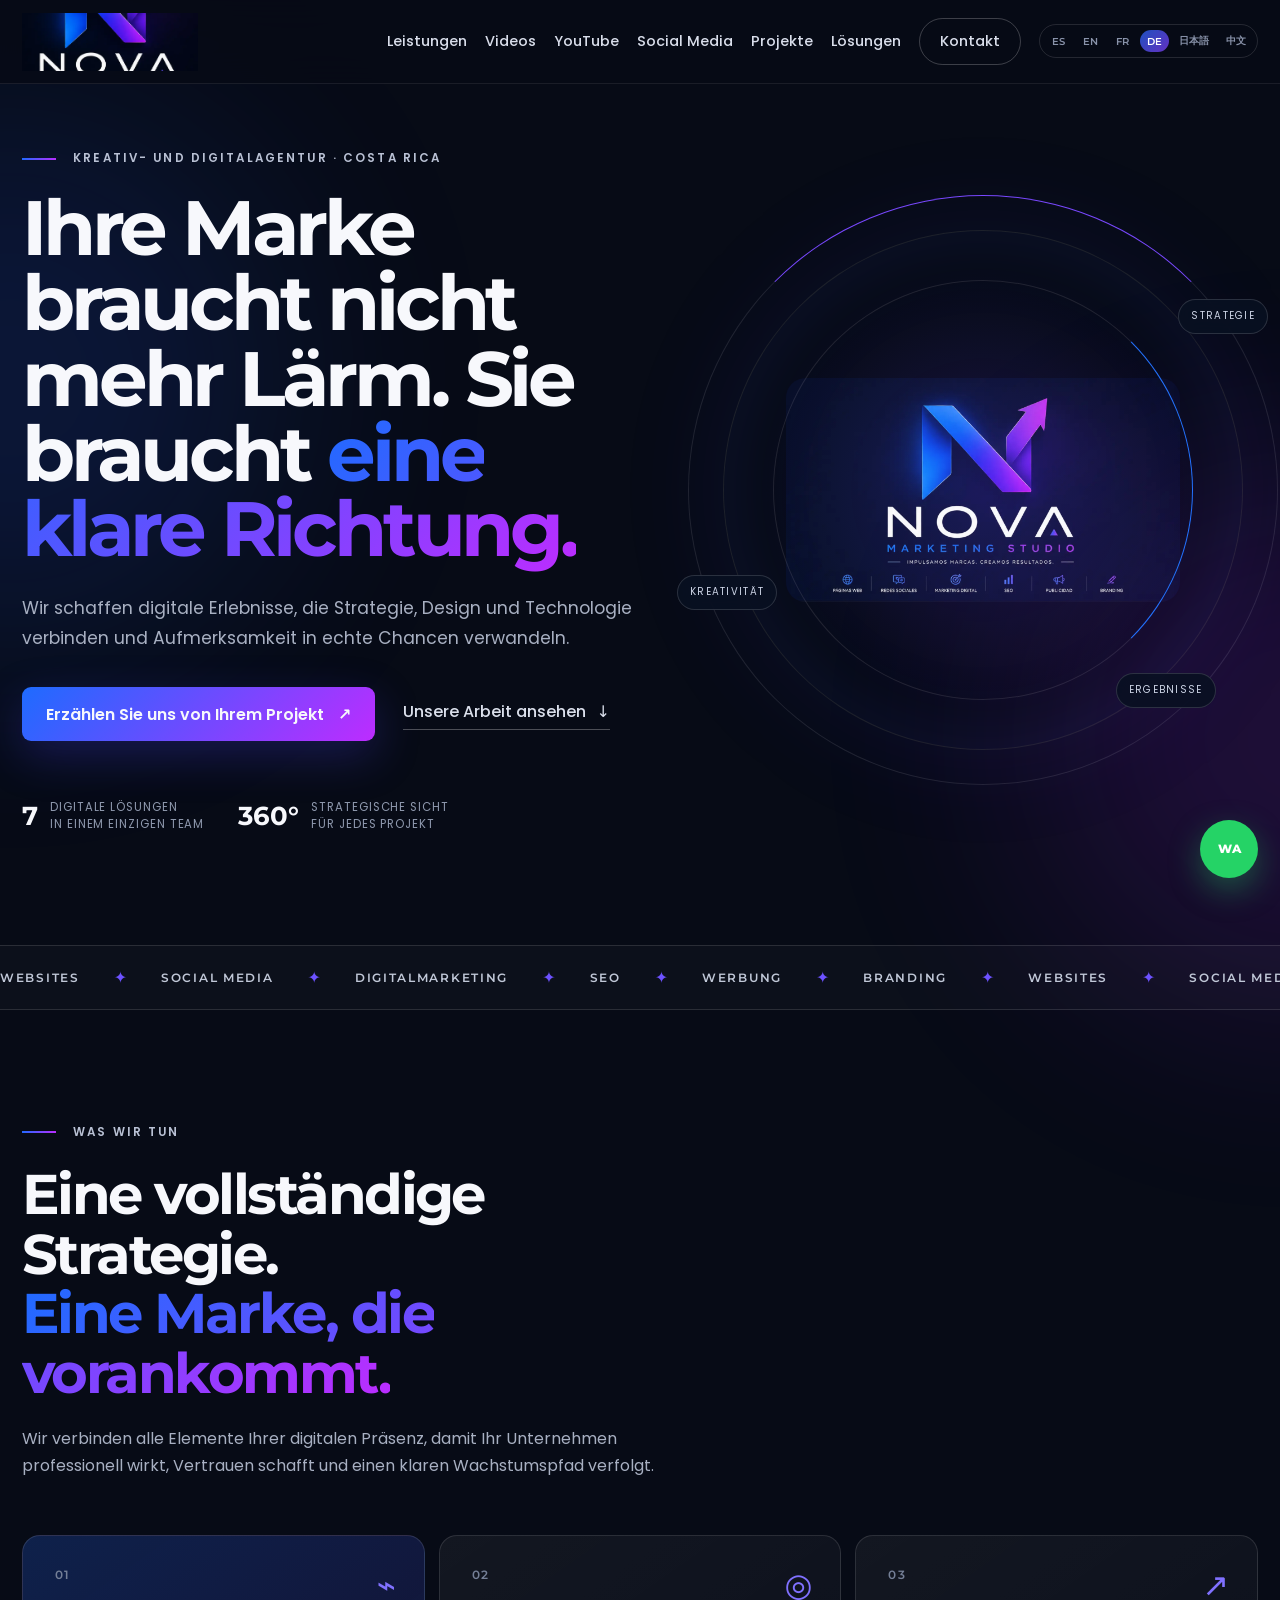
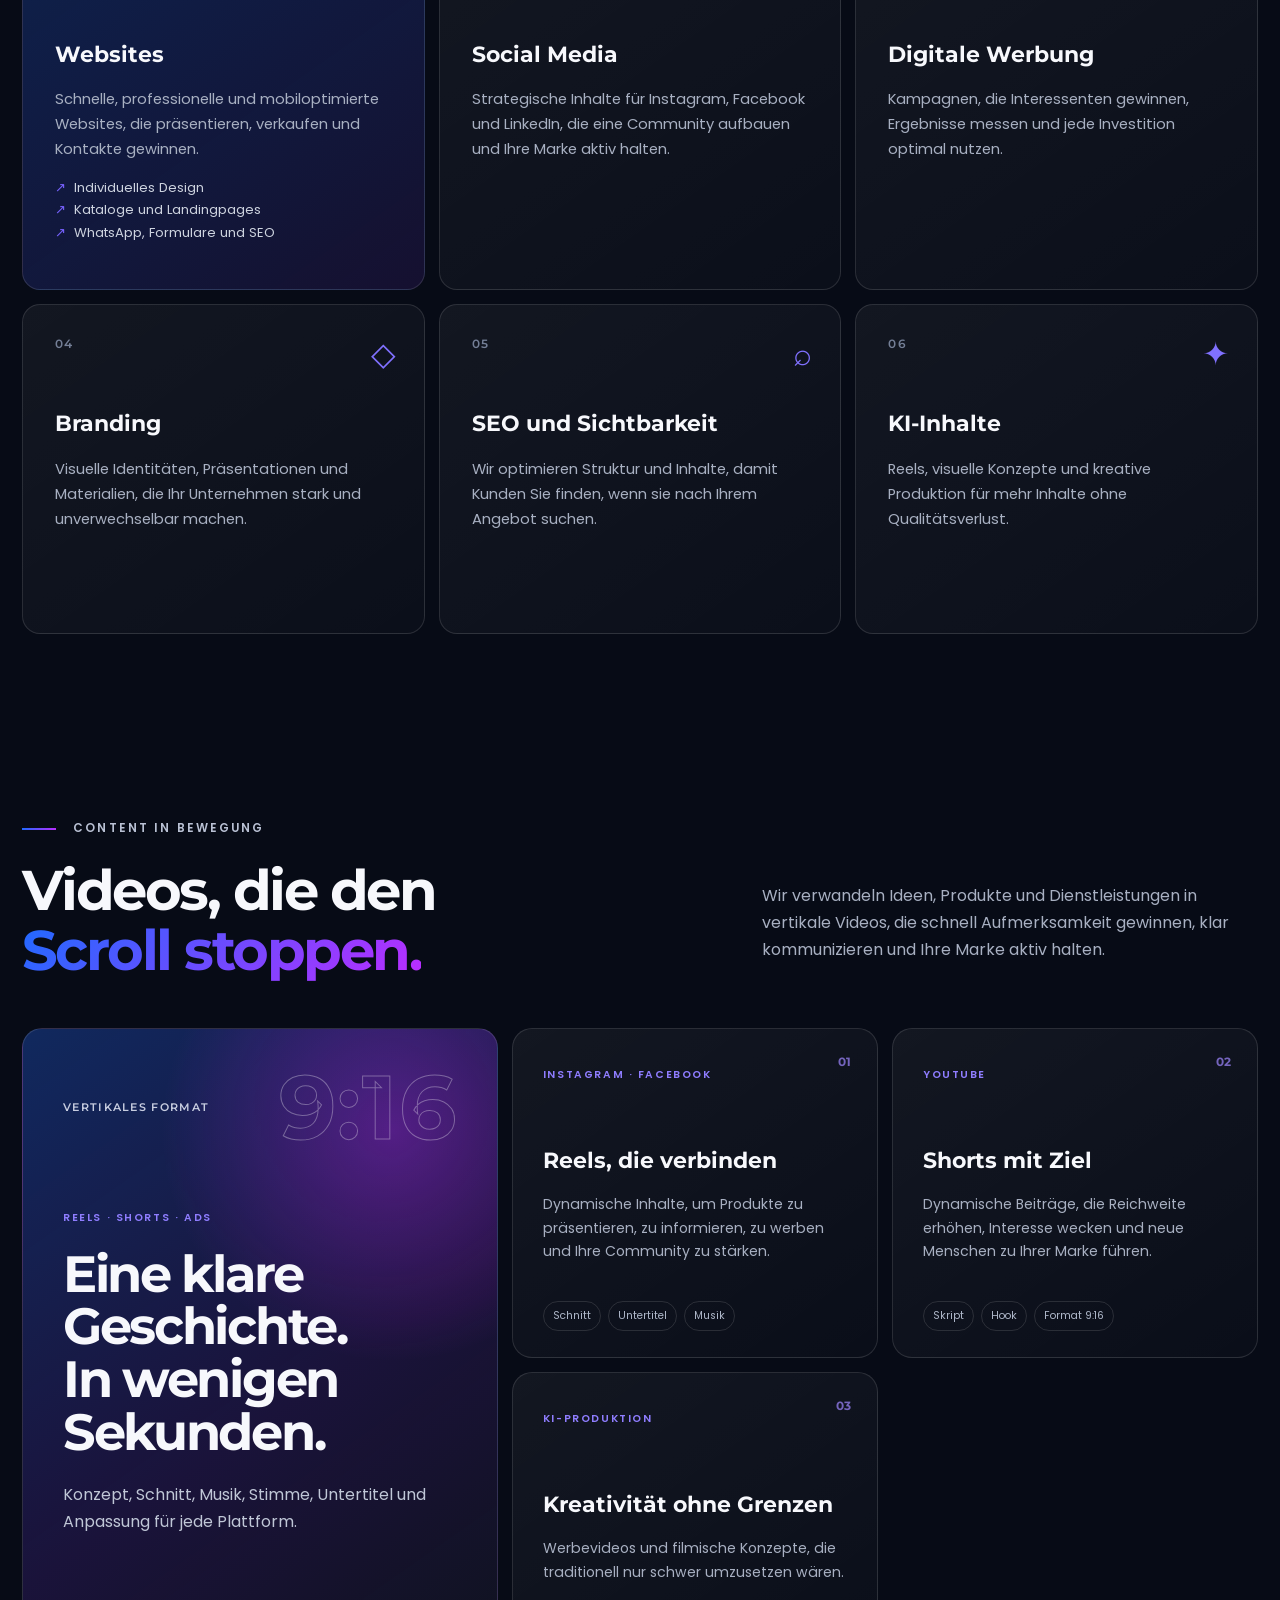
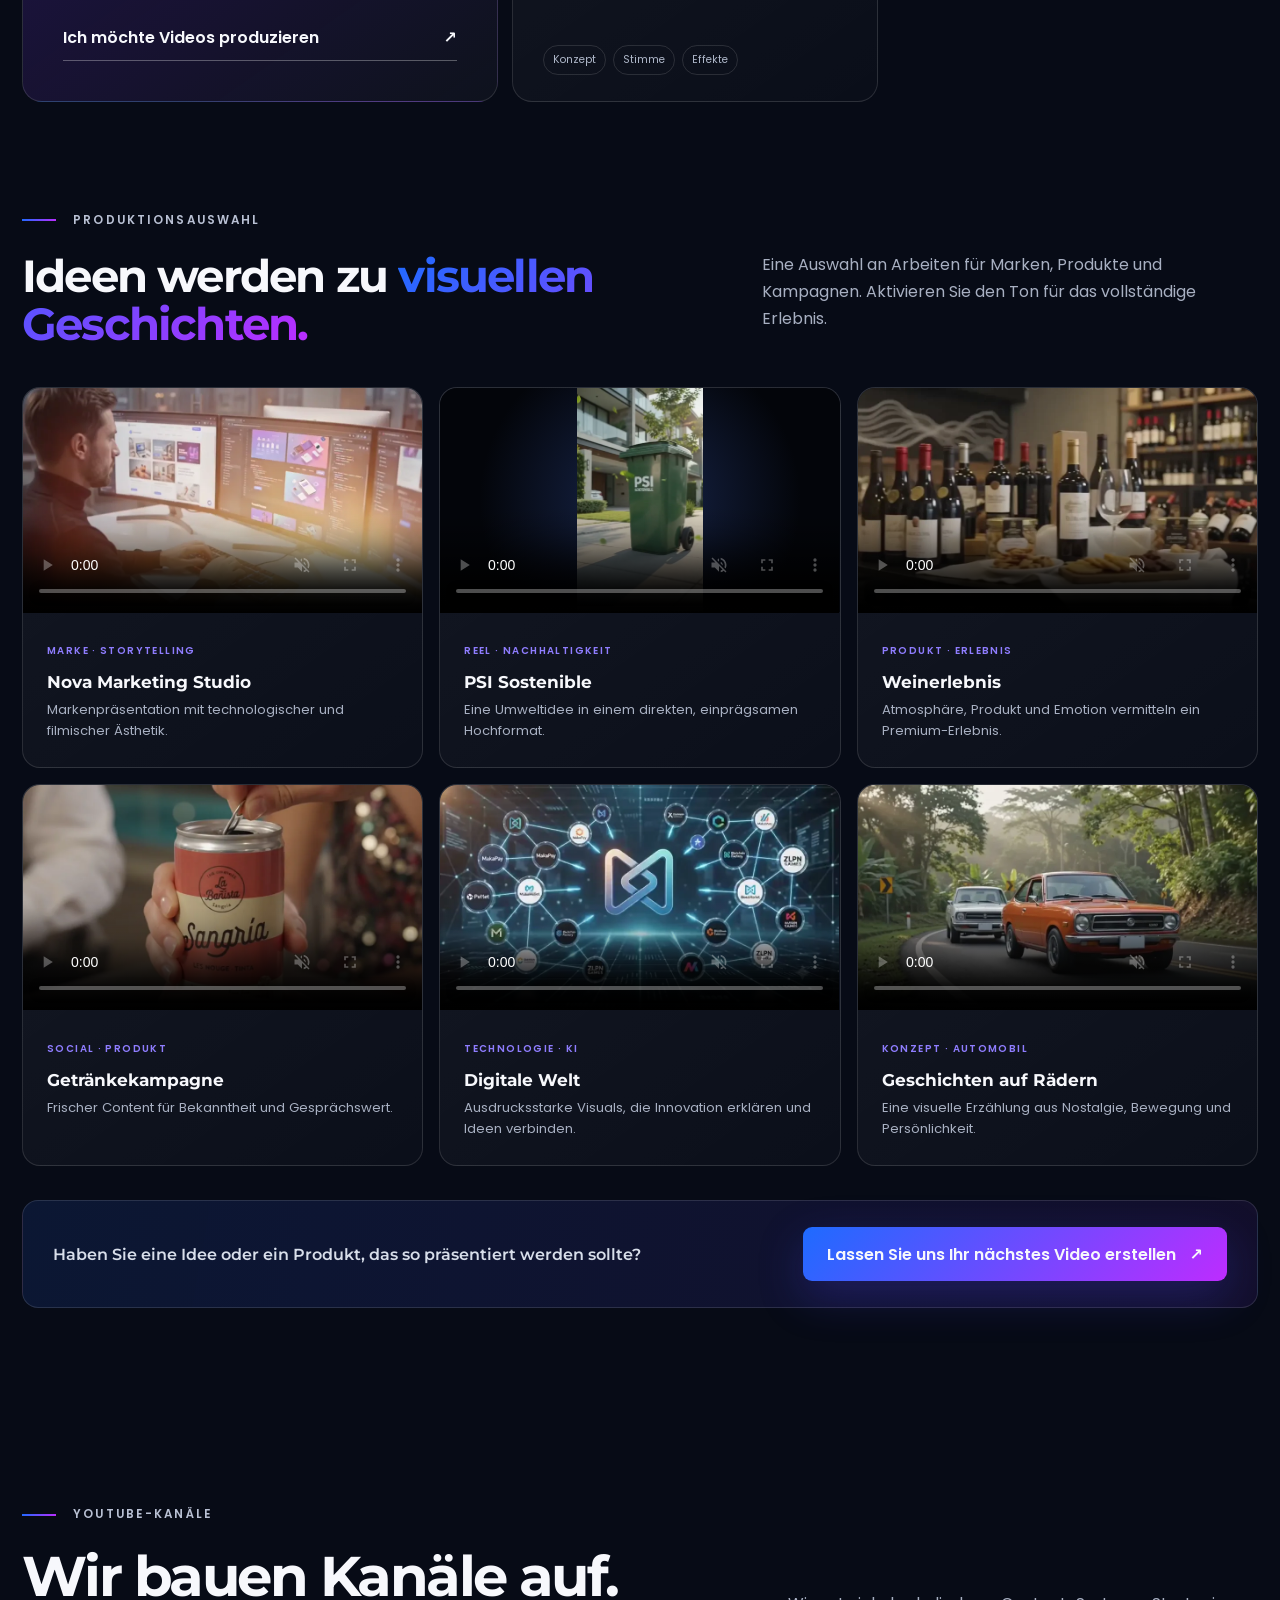
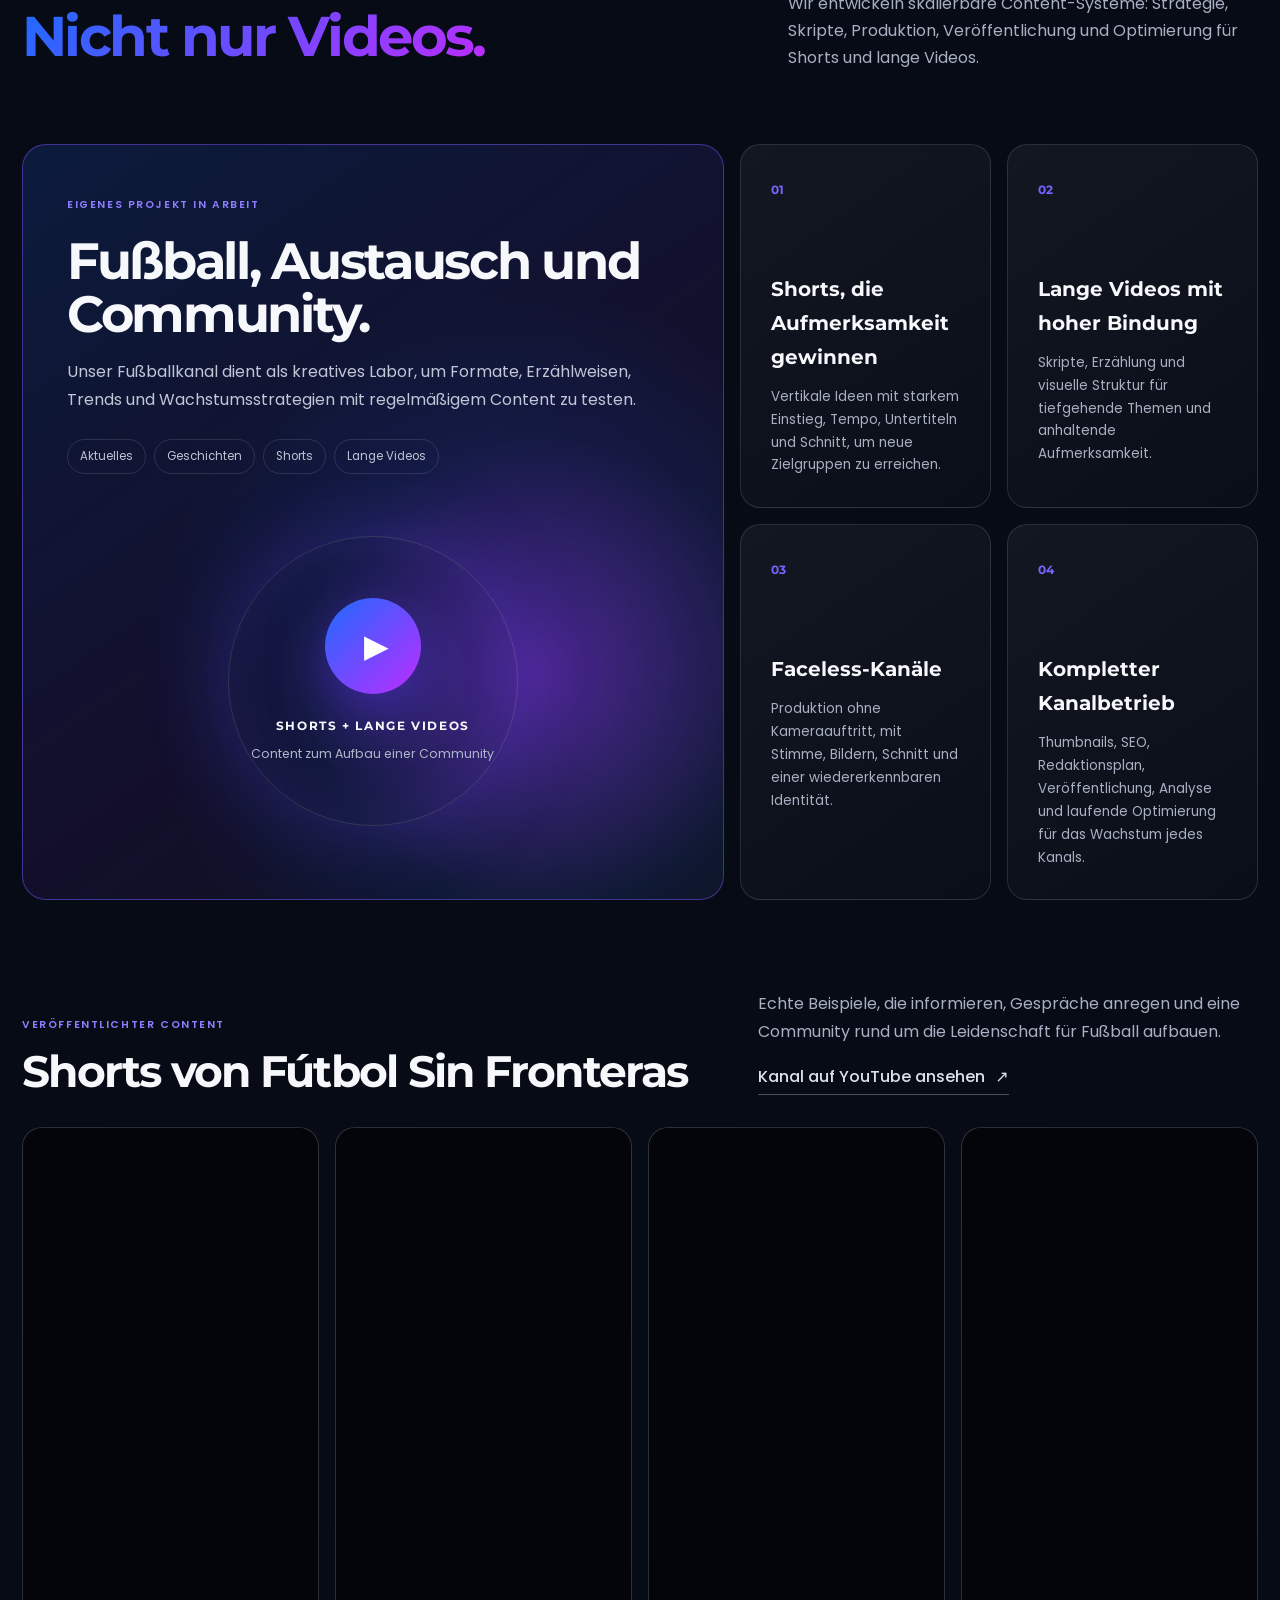
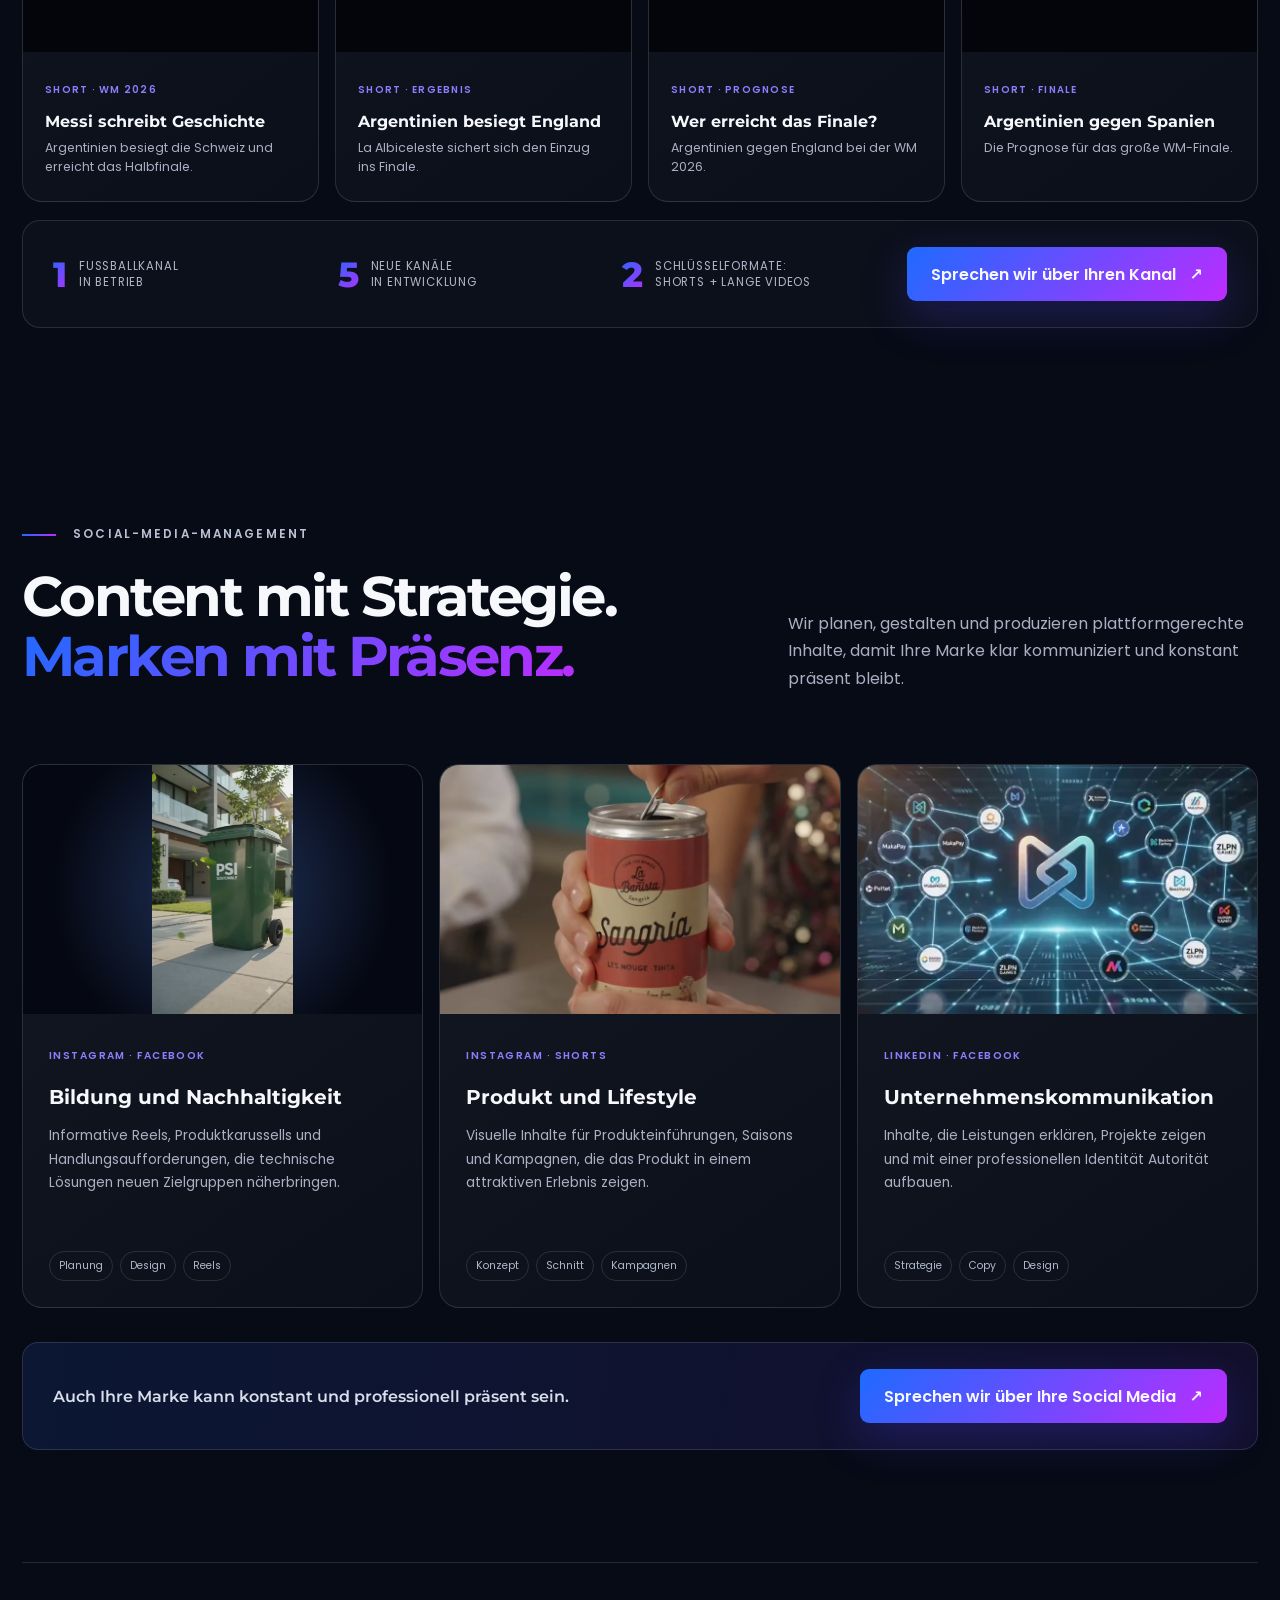
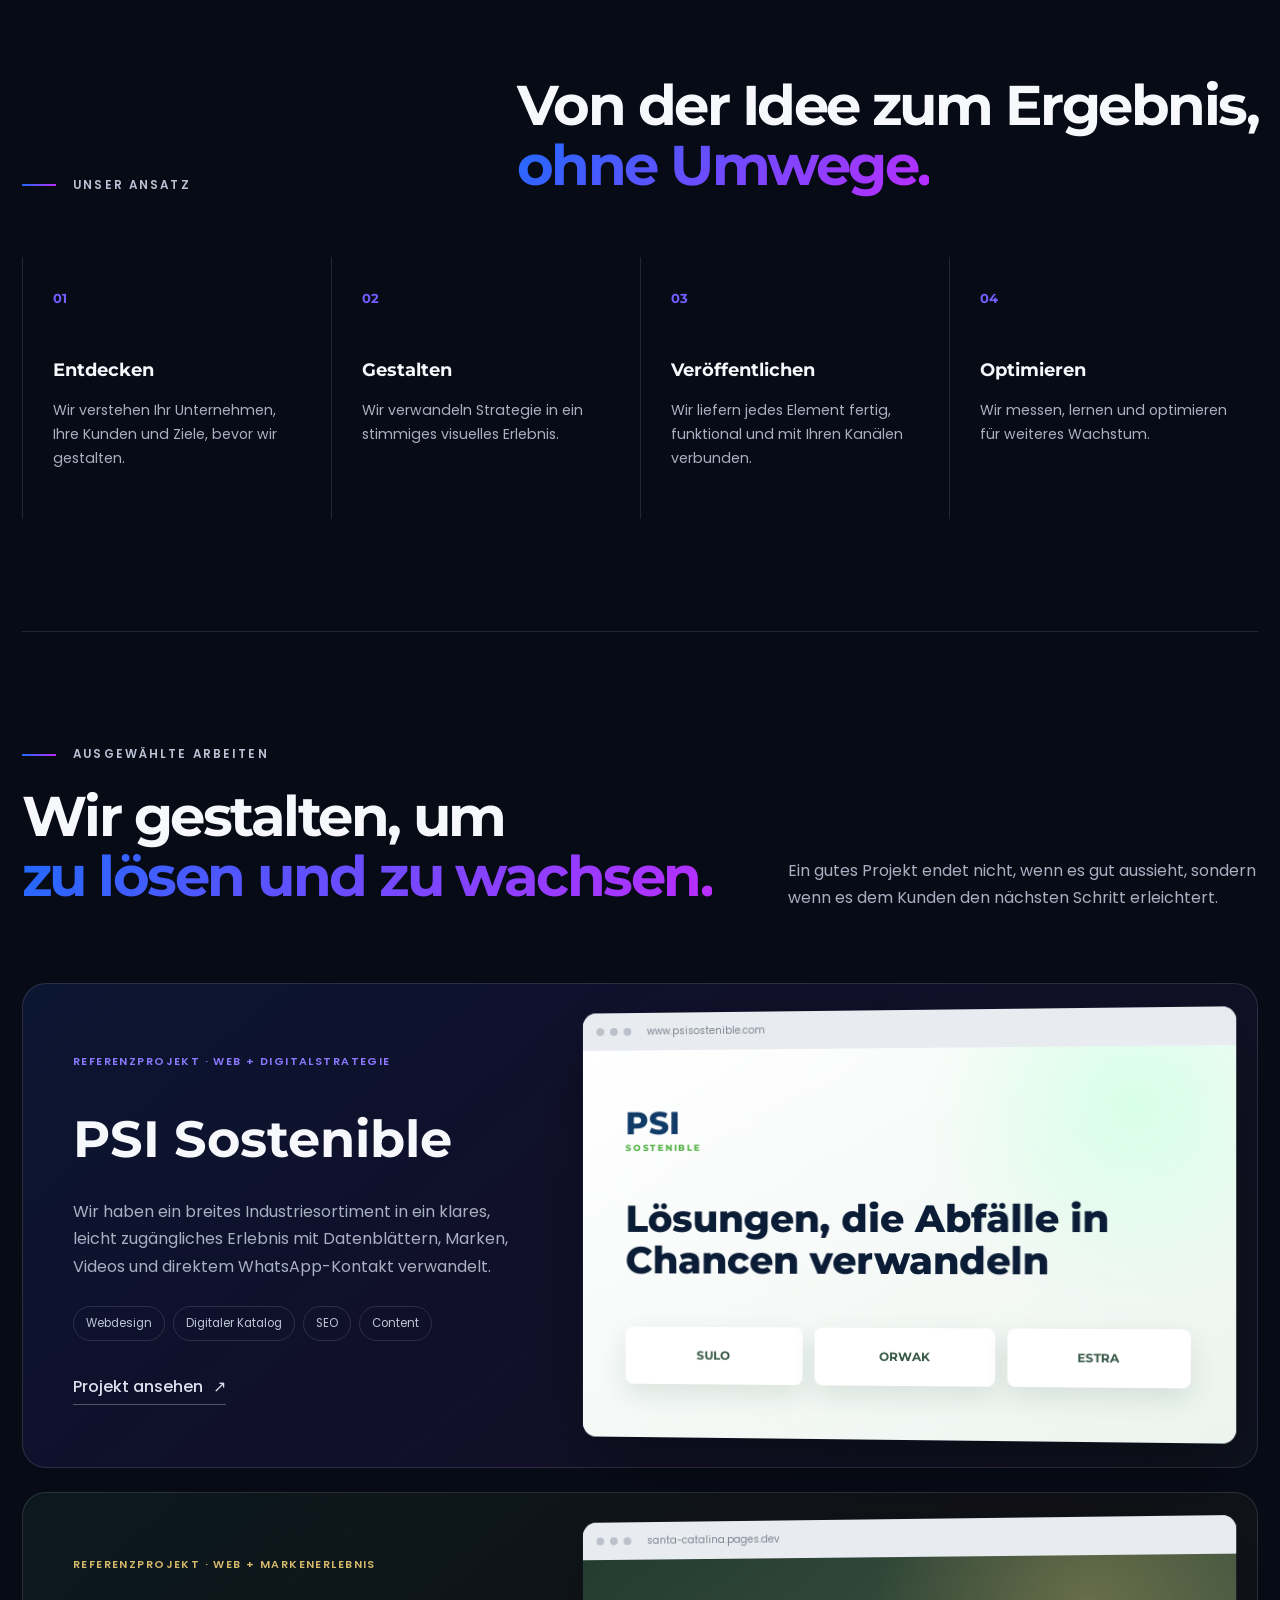
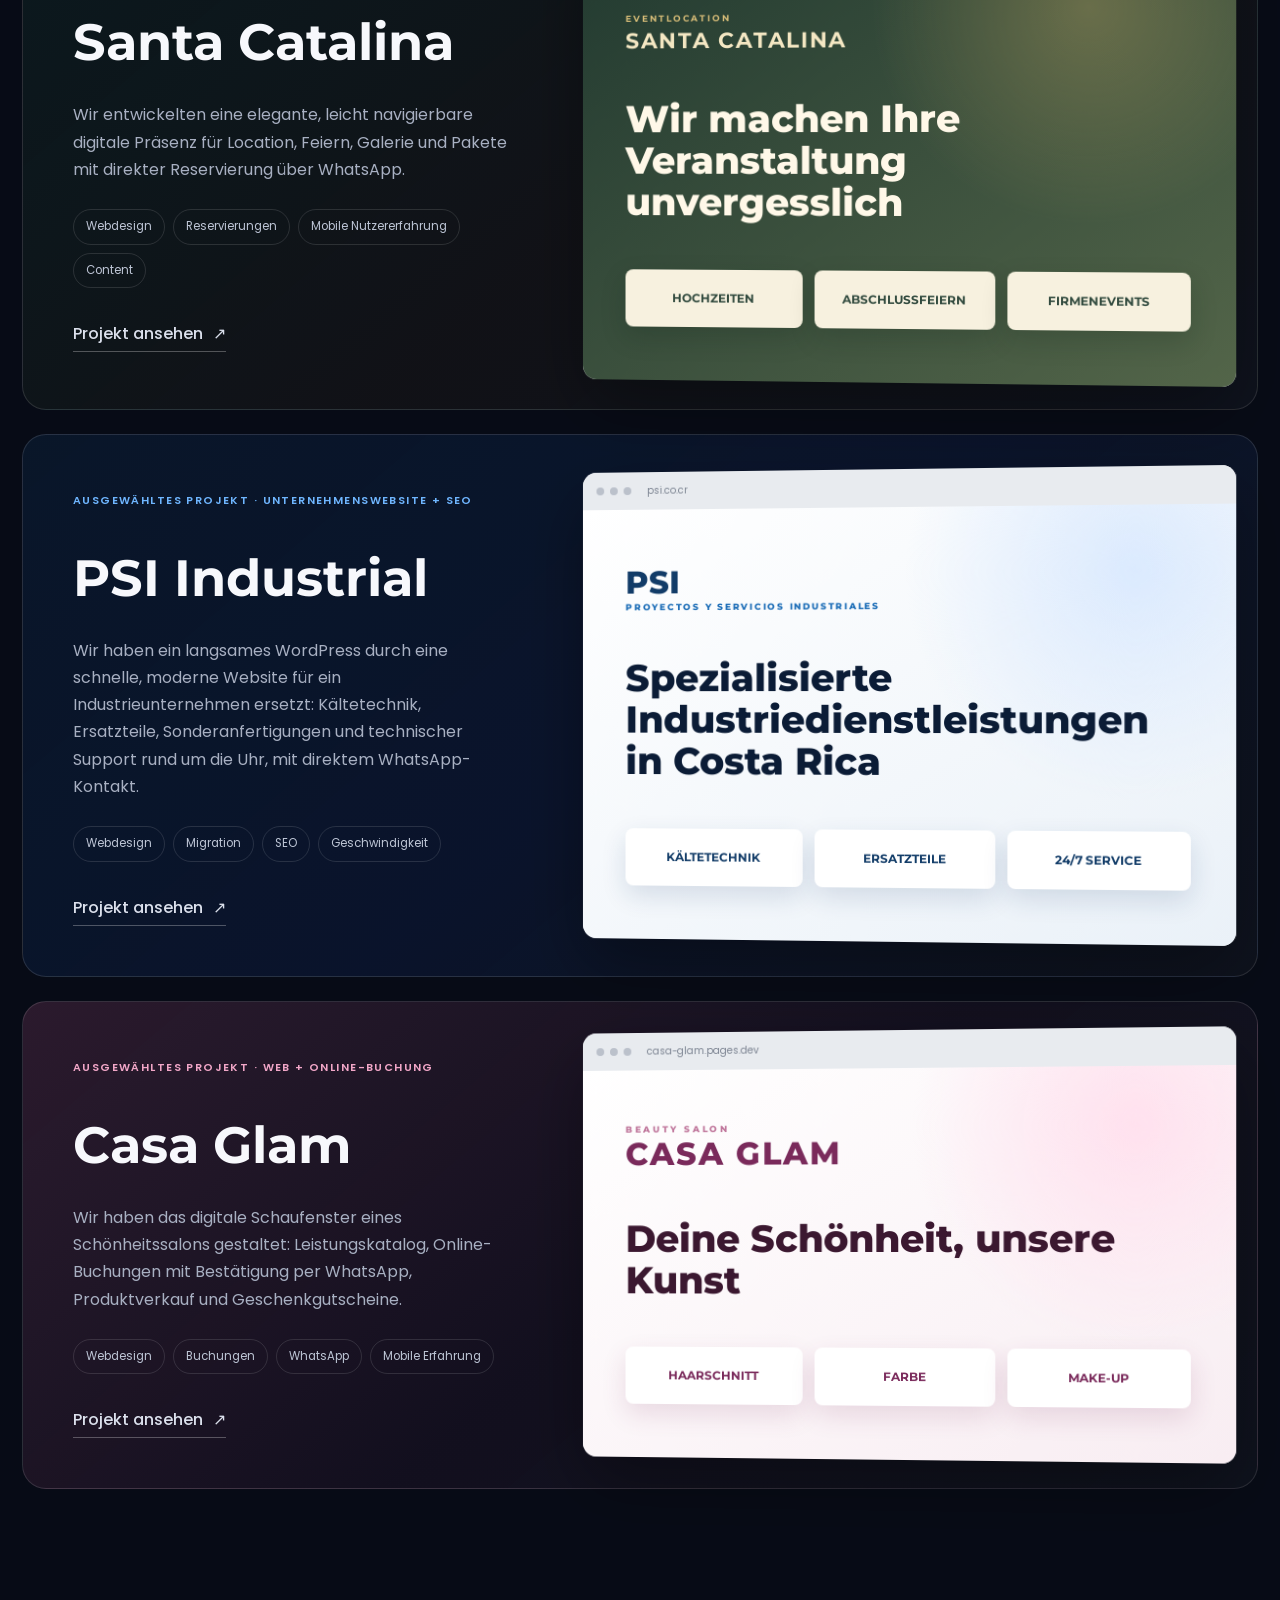
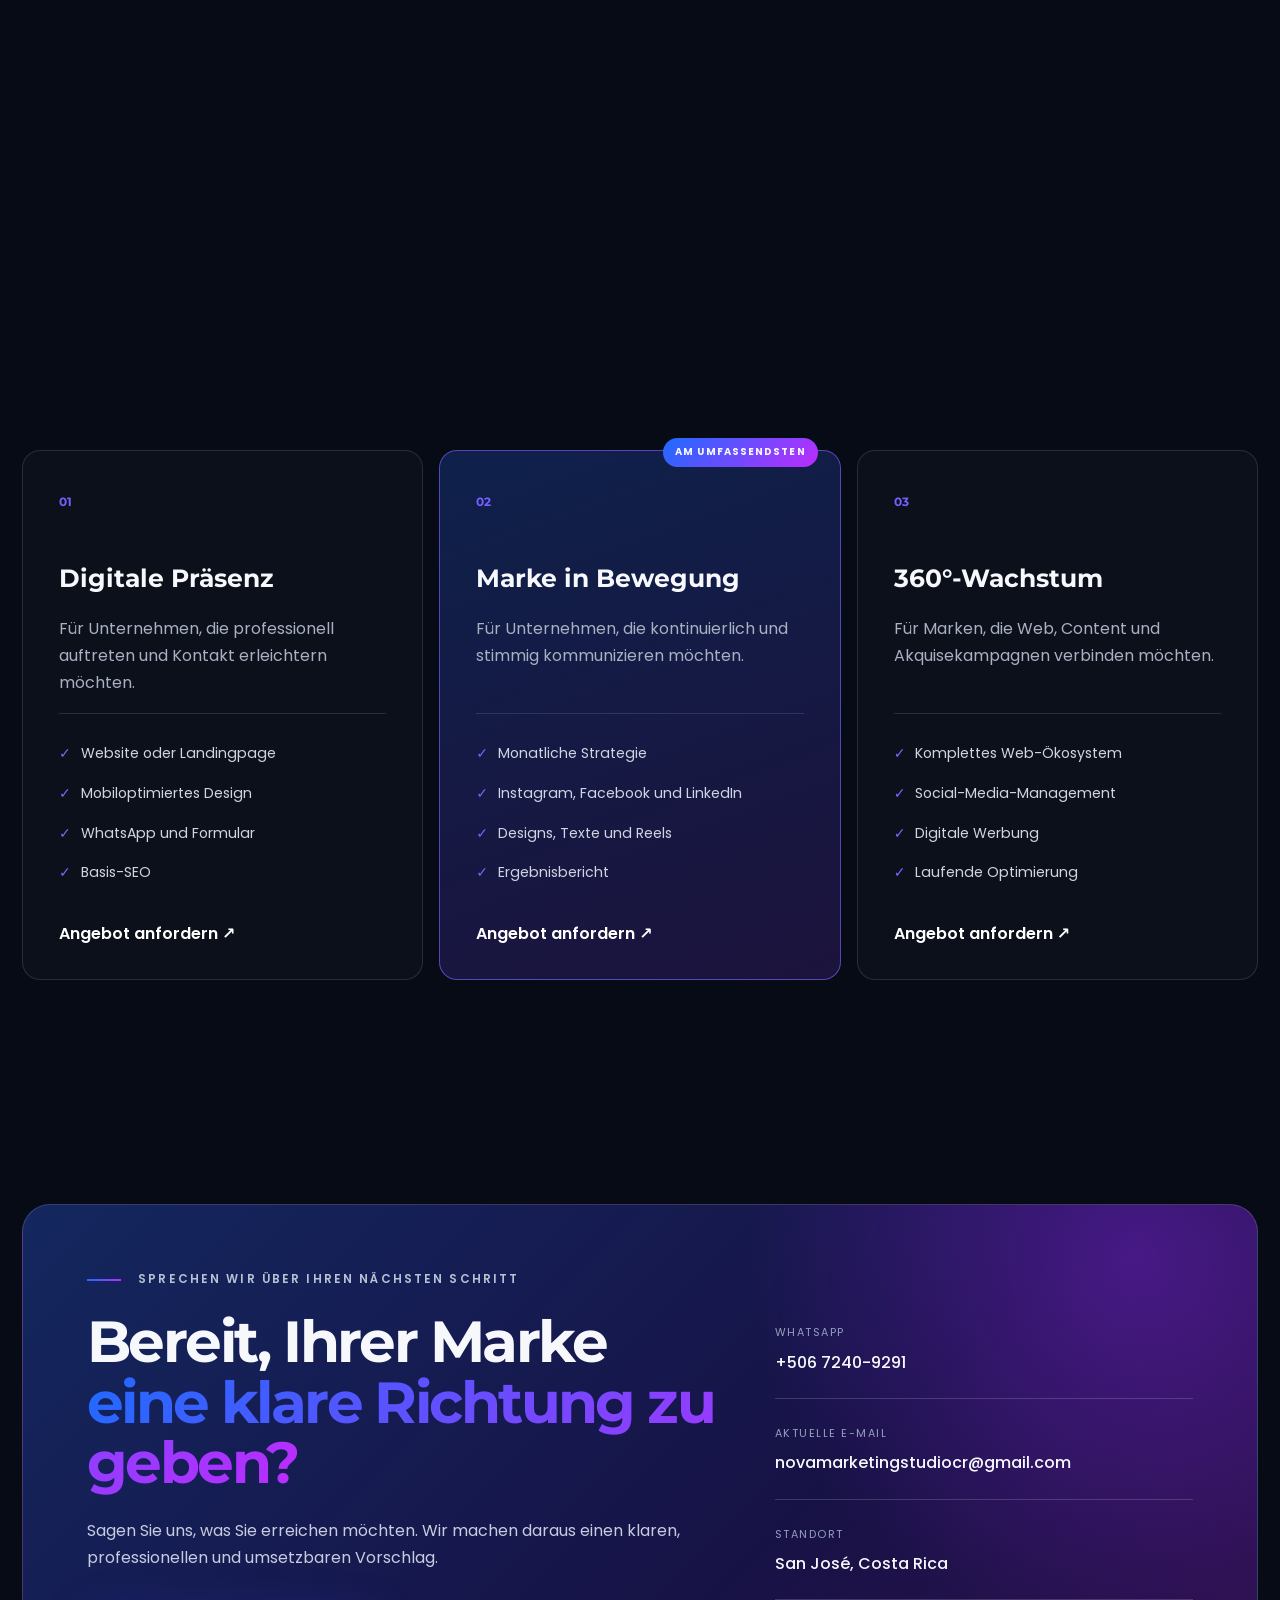
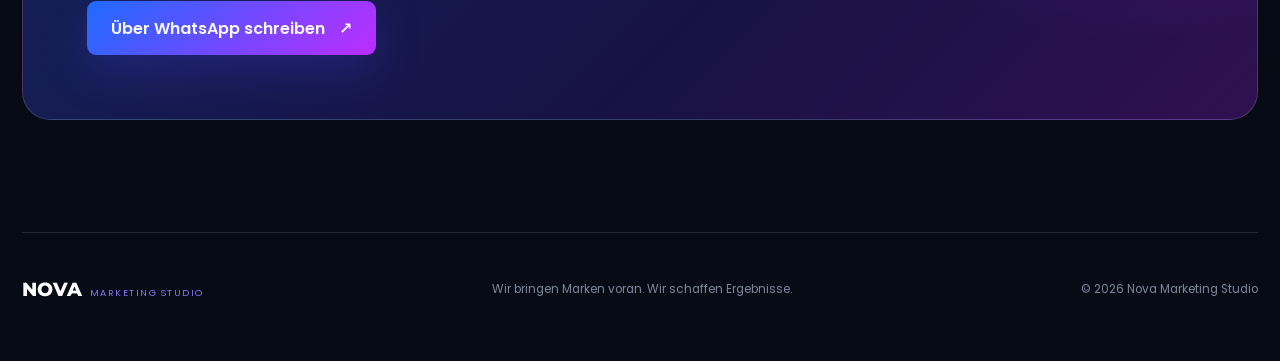
==== commit 22cde2da: "Agrega proyectos PSI Industrial y Casa Glam, actualiza Santa Catalina y mejora SEO - Tarjetas nuevas" ====
--- a/de/index.html
+++ b/de/index.html
@@ -19,6 +19,19 @@
   <link href="https://fonts.googleapis.com/css2?family=Montserrat:wght@600;700;800&amp;family=Poppins:wght@400;500;600&amp;display=swap" rel="stylesheet">
   <link rel="icon" type="image/svg+xml" href="data:image/svg+xml,%3Csvg%20xmlns='http://www.w3.org/2000/svg'%20viewBox='0%200%2064%2064'%3E%3Cdefs%3E%3ClinearGradient%20id='g'%20x1='0'%20y1='1'%20x2='1'%20y2='0'%3E%3Cstop%20stop-color='%232563eb'/%3E%3Cstop%20offset='1'%20stop-color='%237c3aed'/%3E%3C/linearGradient%3E%3C/defs%3E%3Crect%20width='64'%20height='64'%20rx='14'%20fill='%23070b16'/%3E%3Cpath%20d='M15%2047V17l25%2025V22h-6l12-10%209%2010h-6v25h-8L23%2026v21z'%20fill='url(%23g)'/%3E%3C/svg%3E">
   <link rel="stylesheet" href="../assets/styles.css">
+
+  <!-- Google Search Console: pegar aquí la etiqueta <meta name="google-site-verification" ...> -->
+  <meta property="og:type" content="website">
+  <meta property="og:site_name" content="Nova Marketing Studio">
+  <meta property="og:locale" content="de_DE">
+  <meta property="og:title" content="Nova Marketing Studio | Wir bringen Marken voran">
+  <meta property="og:description" content="Kreativagentur in Costa Rica: Websites, Social Media, YouTube, digitales Marketing, SEO, Werbung, Branding und KI-Content.">
+  <meta property="og:url" content="https://nova-marketing-studio.pages.dev/de/">
+  <meta property="og:image" content="https://nova-marketing-studio.pages.dev/assets/og-nova.jpg">
+  <meta property="og:image:width" content="1200">
+  <meta property="og:image:height" content="630">
+  <meta name="twitter:card" content="summary_large_image">
+  <script type="application/ld+json">{"@context": "https://schema.org", "@type": "ProfessionalService", "name": "Nova Marketing Studio", "url": "https://nova-marketing-studio.pages.dev/", "logo": "https://nova-marketing-studio.pages.dev/assets/nova-brand-dark.webp", "image": "https://nova-marketing-studio.pages.dev/assets/og-nova.jpg", "slogan": "Impulsamos marcas. Creamos resultados.", "telephone": "+506 7240 9291", "areaServed": "CR", "address": {"@type": "PostalAddress", "addressCountry": "CR"}, "knowsAbout": ["Diseño web", "SEO", "Redes sociales", "Publicidad digital", "Branding", "Videos", "YouTube"], "sameAs": ["https://www.youtube.com/@FutbolSinFronterasTV"]}</script>
 </head>
 <body>
   <div class="ambient ambient-one"></div>
@@ -453,11 +466,11 @@
           <div class="tag-row">
 <span>Webdesign</span><span>Reservierungen</span><span>Mobile Nutzererfahrung</span><span>Content</span>
 </div>
-          <a class="text-link light" href="https://dancing-lebkuchen-05b3e6.netlify.app/" target="_blank" rel="noopener">Projekt ansehen <span>↗</span></a>
+          <a class="text-link light" href="https://santa-catalina.pages.dev/" target="_blank" rel="noopener">Projekt ansehen <span>↗</span></a>
         </div>
         <div class="project-preview event-preview">
           <div class="browser-bar">
-<i></i><i></i><i></i><span>dancing-lebkuchen-05b3e6.netlify.app</span>
+<i></i><i></i><i></i><span>santa-catalina.pages.dev</span>
 </div>
           <div class="preview-canvas event-canvas">
             <div class="event-logo">
@@ -468,6 +481,41 @@
 <div>ABSCHLUSSFEIERN</div>
 <div>FIRMENEVENTS</div>
 </div>
+          </div>
+        </div>
+      </article>
+
+      <article class="project-feature industrial-feature reveal">
+        <div class="project-copy">
+          <span class="case-label">AUSGEWÄHLTES PROJEKT · UNTERNEHMENSWEBSITE + SEO</span>
+          <h3>PSI Industrial</h3>
+          <p>Wir haben ein langsames WordPress durch eine schnelle, moderne Website für ein Industrieunternehmen ersetzt: Kältetechnik, Ersatzteile, Sonderanfertigungen und technischer Support rund um die Uhr, mit direktem WhatsApp-Kontakt.</p>
+          <div class="tag-row"><span>Webdesign</span><span>Migration</span><span>SEO</span><span>Geschwindigkeit</span></div>
+          <a class="text-link light" href="https://psi.co.cr/" target="_blank" rel="noopener">Projekt ansehen <span>↗</span></a>
+        </div>
+        <div class="project-preview industrial-preview">
+          <div class="browser-bar"><i></i><i></i><i></i><span>psi.co.cr</span></div>
+          <div class="preview-canvas industrial-canvas">
+            <div class="preview-logo">PSI <small>PROYECTOS Y SERVICIOS INDUSTRIALES</small></div>
+            <h4>Spezialisierte Industriedienstleistungen in Costa Rica</h4>
+            <div class="preview-products"><div>KÄLTETECHNIK</div><div>ERSATZTEILE</div><div>24/7 SERVICE</div></div>
+          </div>
+        </div>
+      </article>
+      <article class="project-feature glam-feature reveal">
+        <div class="project-copy">
+          <span class="case-label">AUSGEWÄHLTES PROJEKT · WEB + ONLINE-BUCHUNG</span>
+          <h3>Casa Glam</h3>
+          <p>Wir haben das digitale Schaufenster eines Schönheitssalons gestaltet: Leistungskatalog, Online-Buchungen mit Bestätigung per WhatsApp, Produktverkauf und Geschenkgutscheine.</p>
+          <div class="tag-row"><span>Webdesign</span><span>Buchungen</span><span>WhatsApp</span><span>Mobile Erfahrung</span></div>
+          <a class="text-link light" href="https://casa-glam.pages.dev/" target="_blank" rel="noopener">Projekt ansehen <span>↗</span></a>
+        </div>
+        <div class="project-preview glam-preview">
+          <div class="browser-bar"><i></i><i></i><i></i><span>casa-glam.pages.dev</span></div>
+          <div class="preview-canvas glam-canvas">
+            <div class="glam-logo"><small>BEAUTY SALON</small>CASA GLAM</div>
+            <h4>Deine Schönheit, unsere Kunst</h4>
+            <div class="preview-products glam-services"><div>HAARSCHNITT</div><div>FARBE</div><div>MAKE-UP</div></div>
           </div>
         </div>
       </article>
--- a/assets/styles.css
+++ b/assets/styles.css
@@ -289,3 +289,16 @@
 @media (prefers-reduced-motion: reduce) {
   *, *::before, *::after { scroll-behavior: auto !important; animation-duration: .01ms !important; animation-iteration-count: 1 !important; transition-duration: .01ms !important; }
 }
+
+/* Proyectos: PSI Industrial y Casa Glam */
+.project-feature.industrial-feature { background: linear-gradient(140deg, rgba(18,60,104,.24), rgba(37,99,235,.10) 52%, rgba(255,255,255,.03)); }
+.industrial-feature .case-label { color: #6fb6ff; }
+.industrial-canvas { background: radial-gradient(circle at 85% 15%, #dbeafe, transparent 34%), linear-gradient(150deg,#fff,#eaf1f8); }
+.industrial-canvas .preview-logo small { color: #1f6fb8; }
+.industrial-canvas .preview-products div { color: #123c68; box-shadow: 0 10px 26px rgba(18,60,104,.14); }
+.project-feature.glam-feature { background: linear-gradient(140deg, rgba(190,90,140,.20), rgba(120,60,110,.10) 52%, rgba(255,255,255,.03)); }
+.glam-feature .case-label { color: #f2a7c8; }
+.glam-canvas { background: radial-gradient(circle at 85% 15%, #ffe1ee, transparent 34%), linear-gradient(150deg,#fff,#f8edf2); color: #3b1830; }
+.glam-logo { font: 800 2rem Montserrat; letter-spacing: .06em; color: #7a2a5b; }
+.glam-logo small { display: block; color: #c0779c; font-size: .55rem; letter-spacing: .3em; }
+.glam-services div { color: #7a2a5b; box-shadow: 0 10px 26px rgba(122,42,91,.14); }
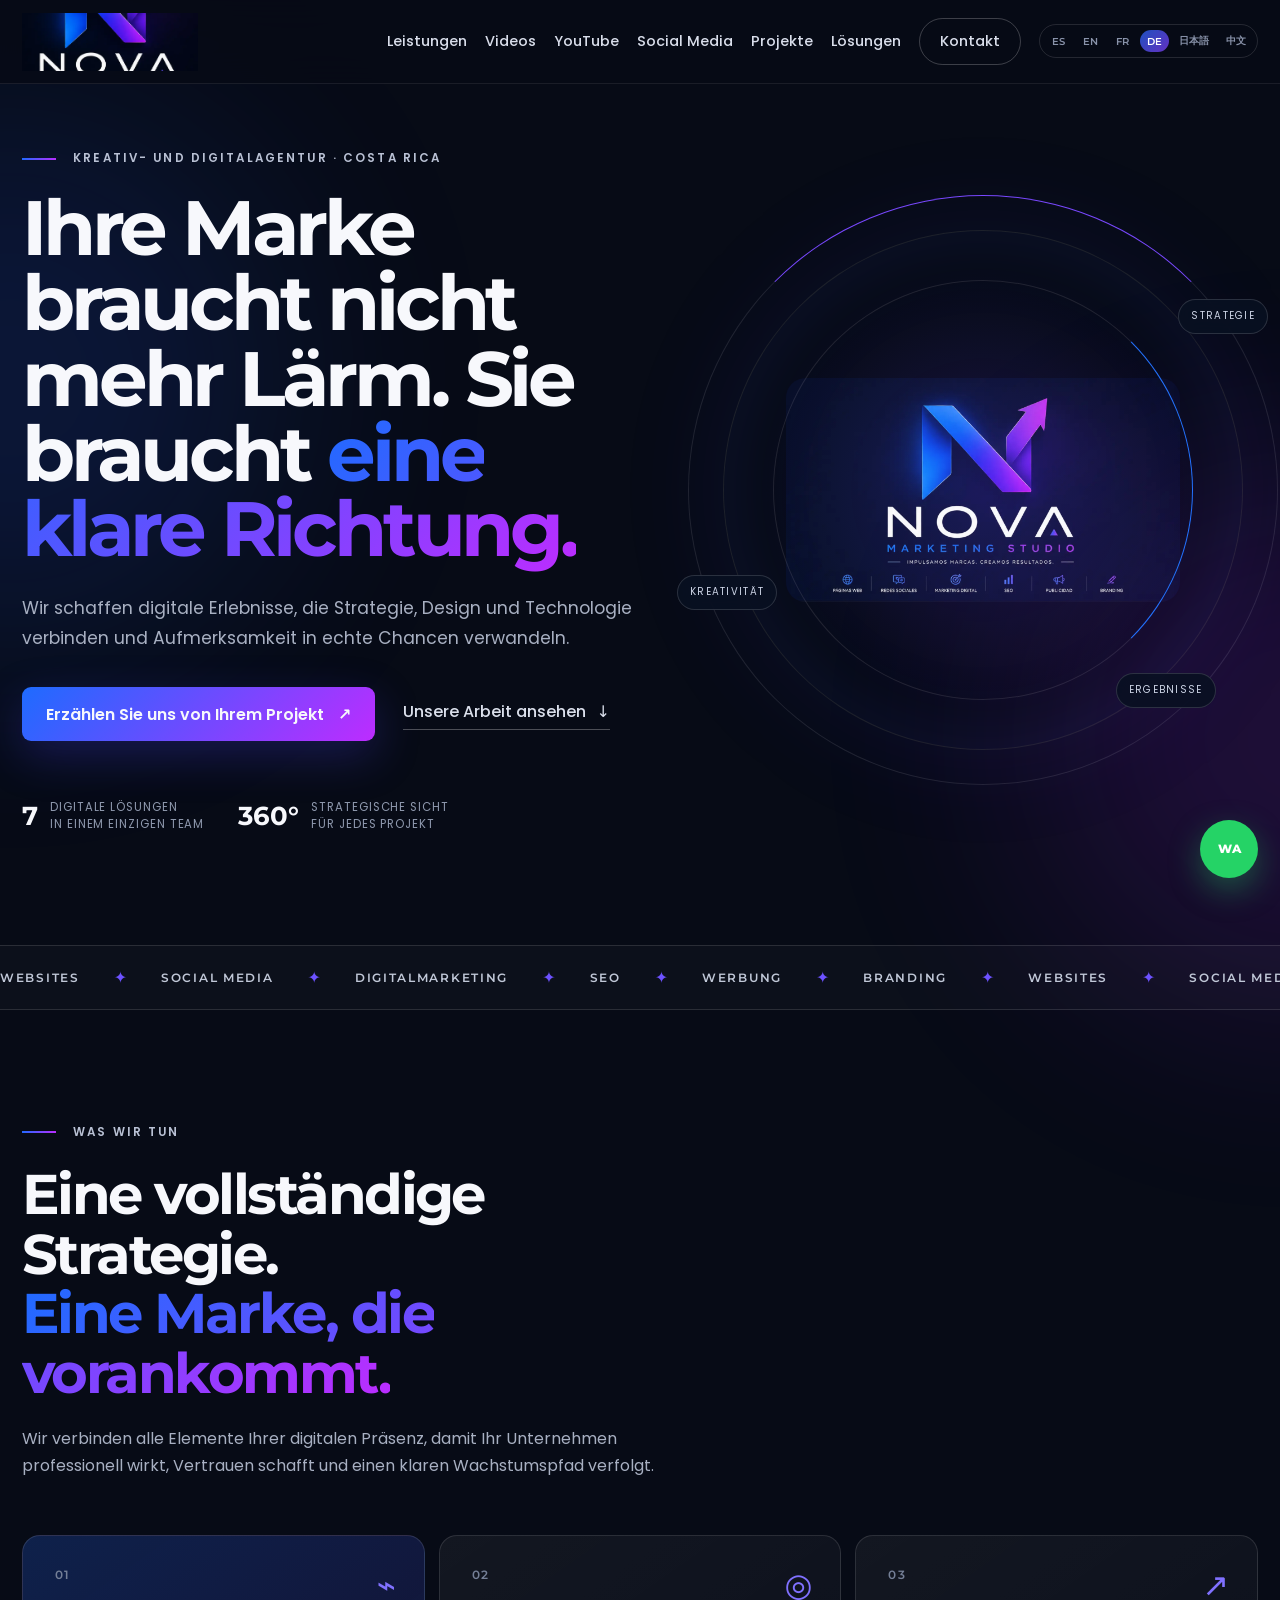
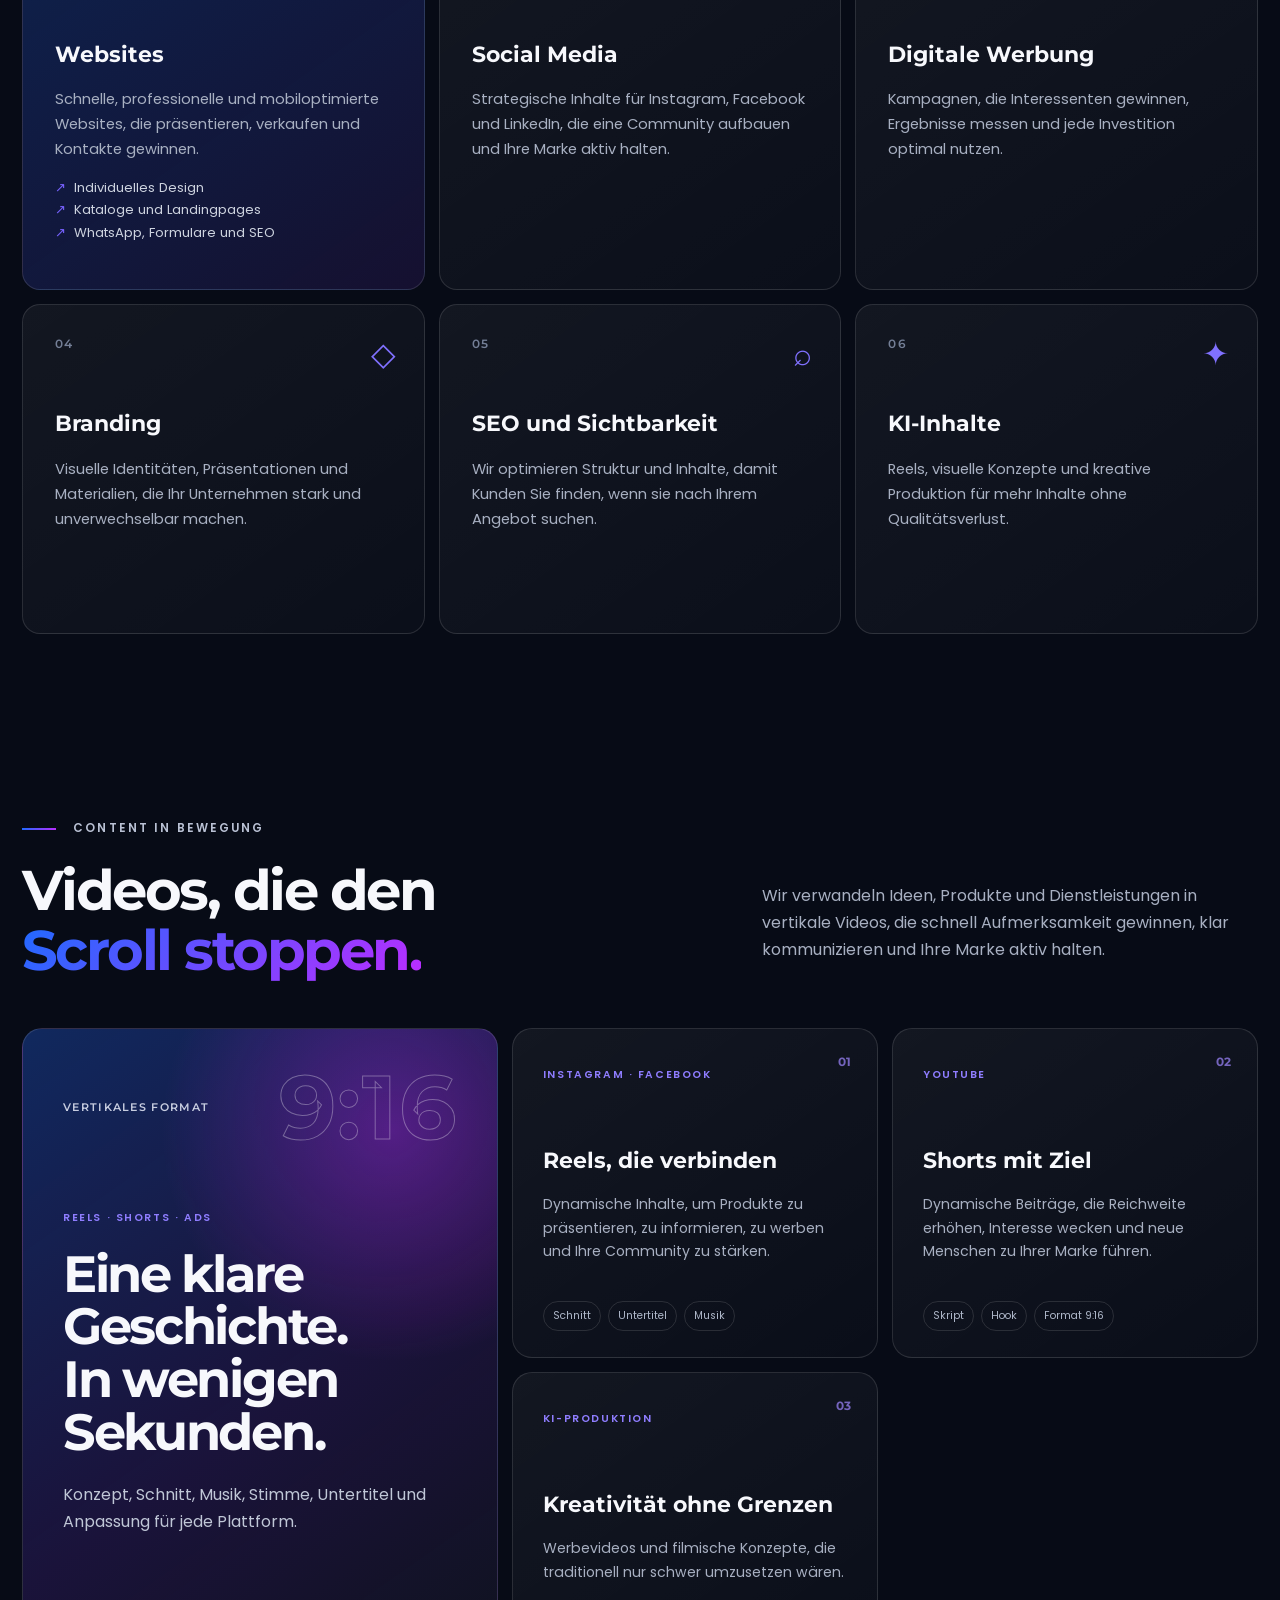
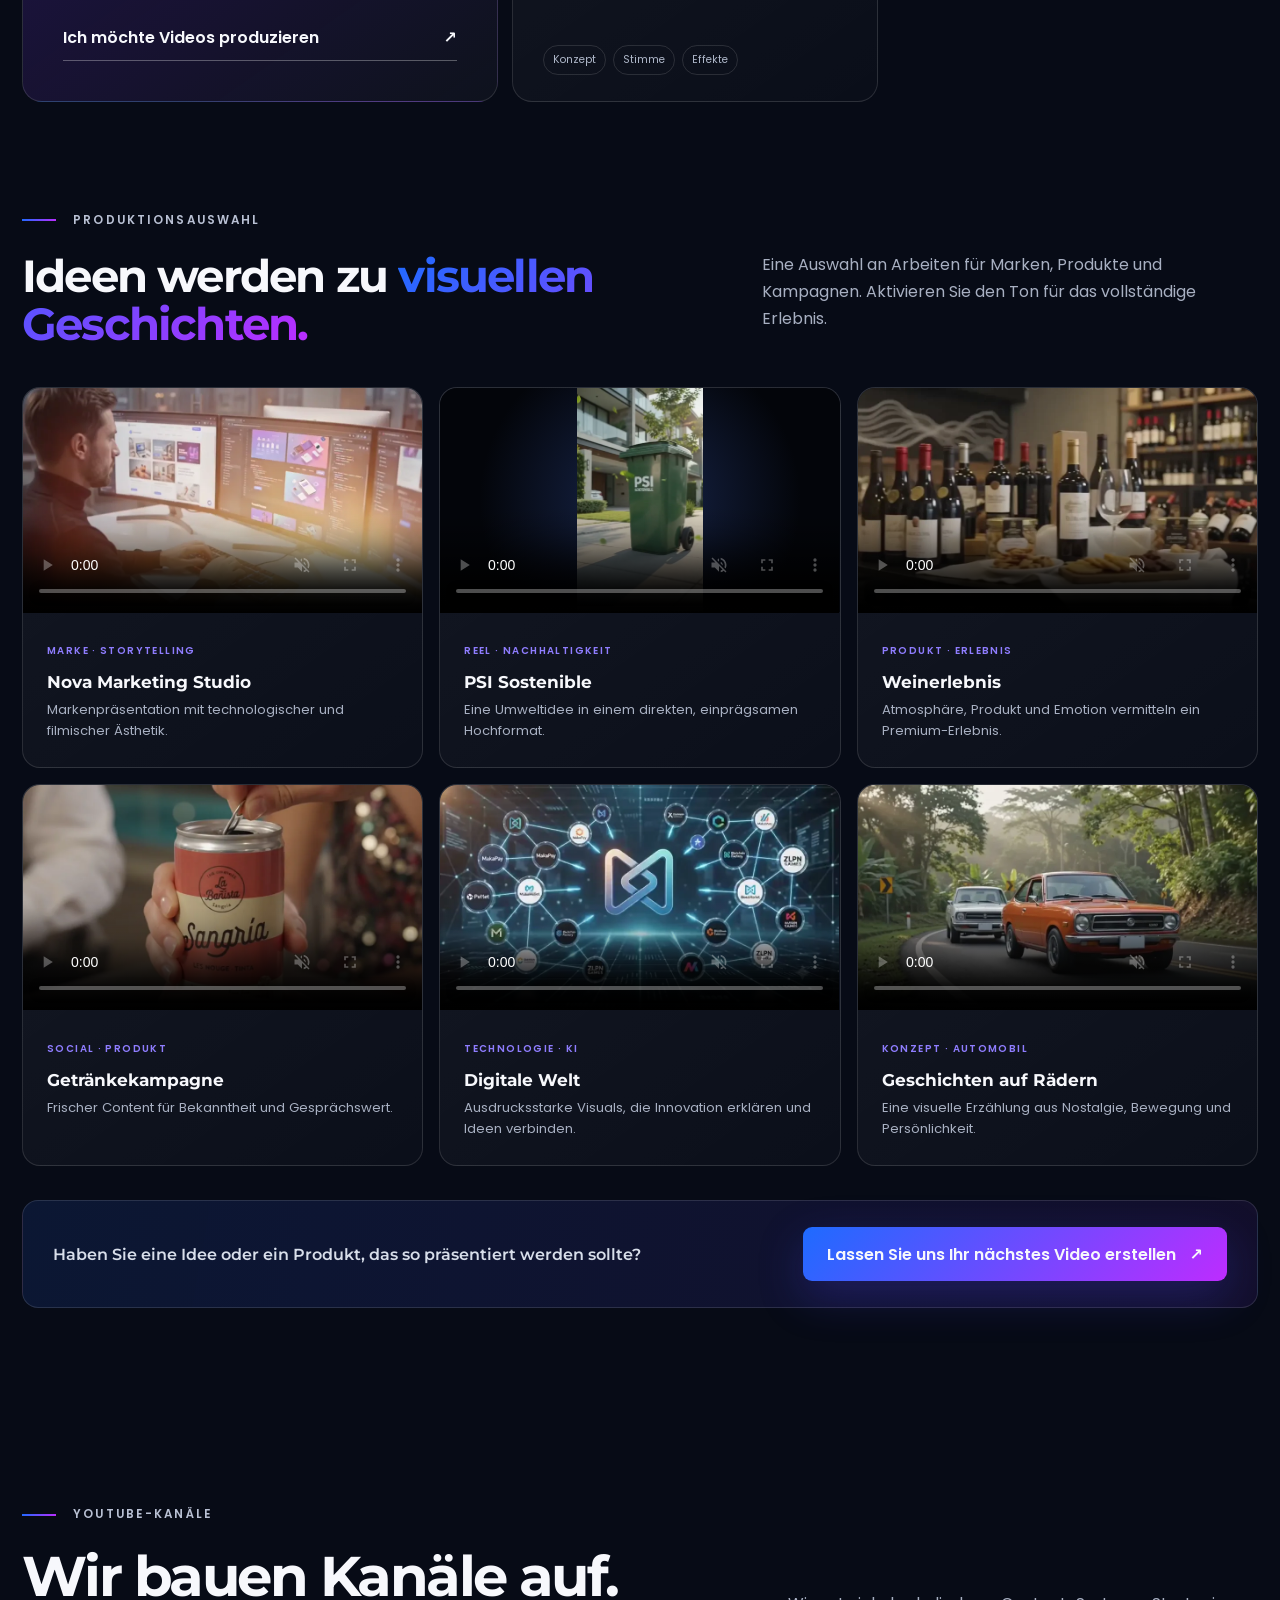
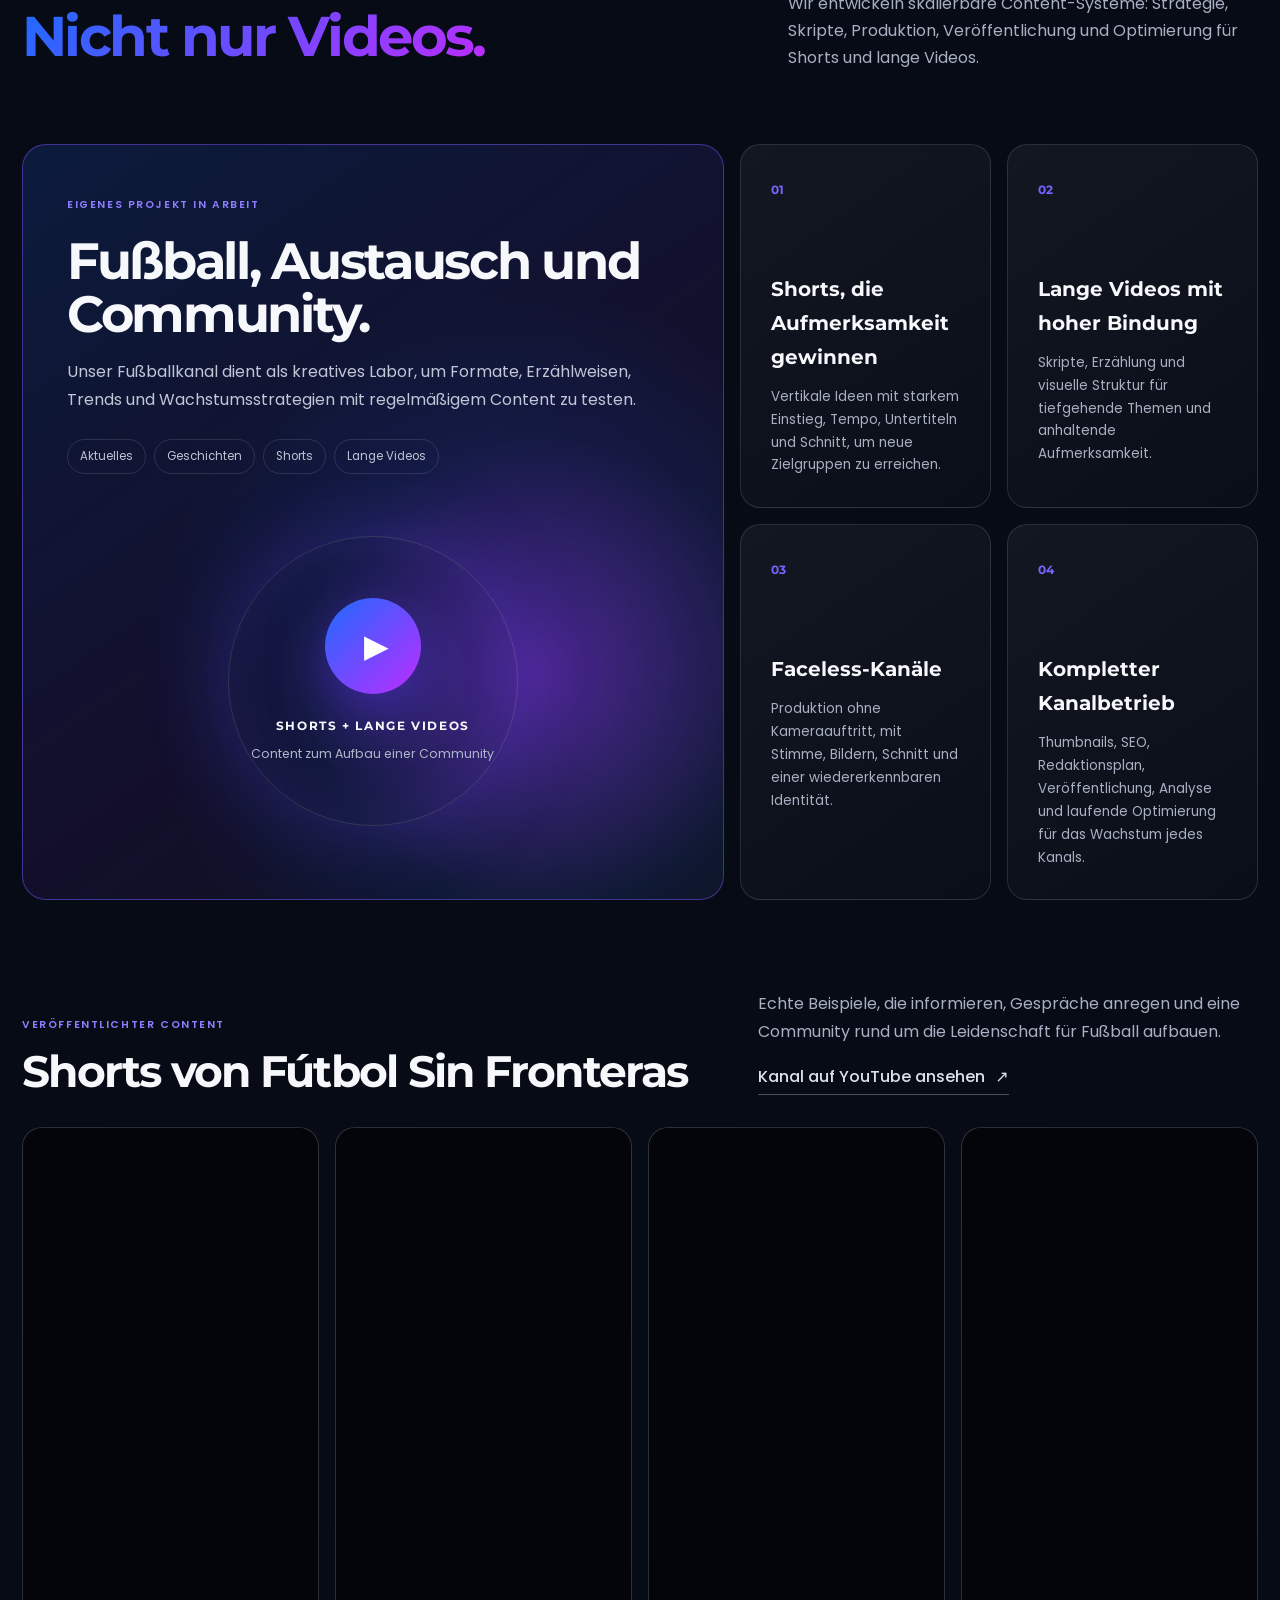
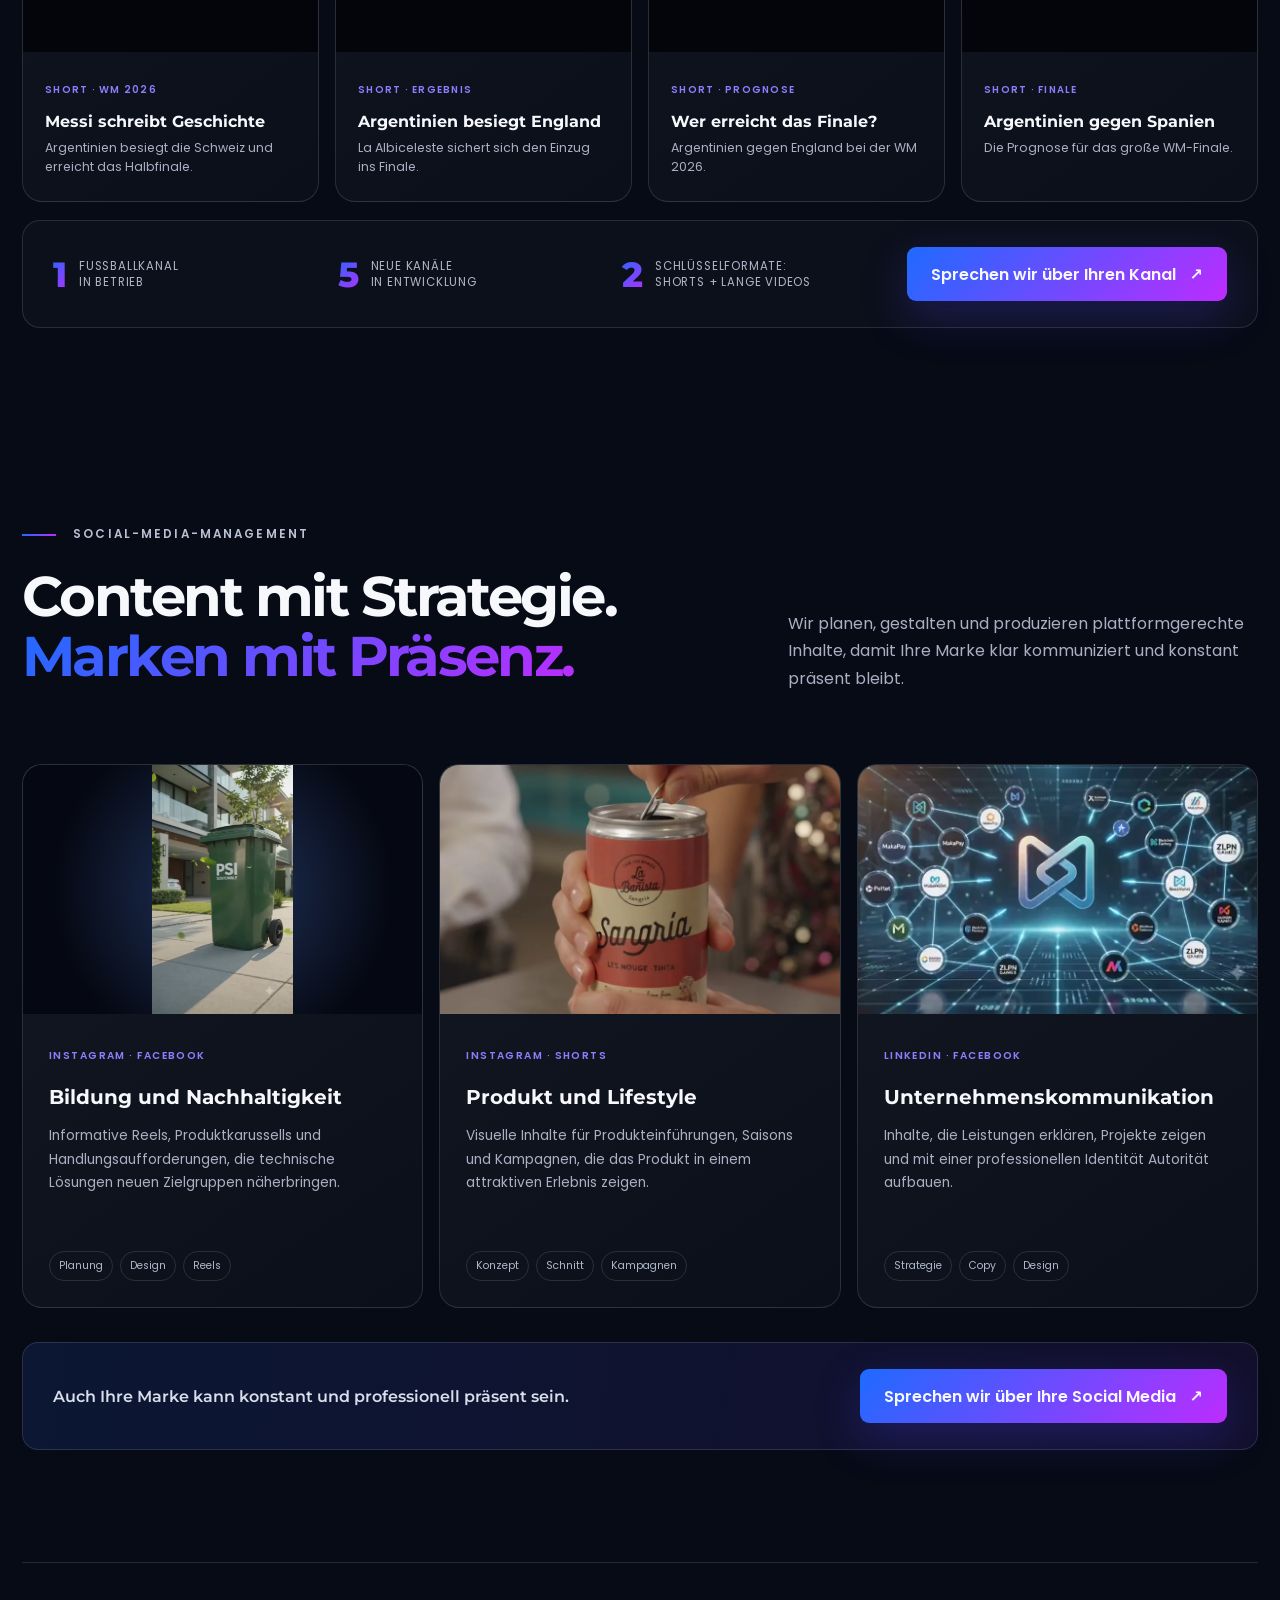
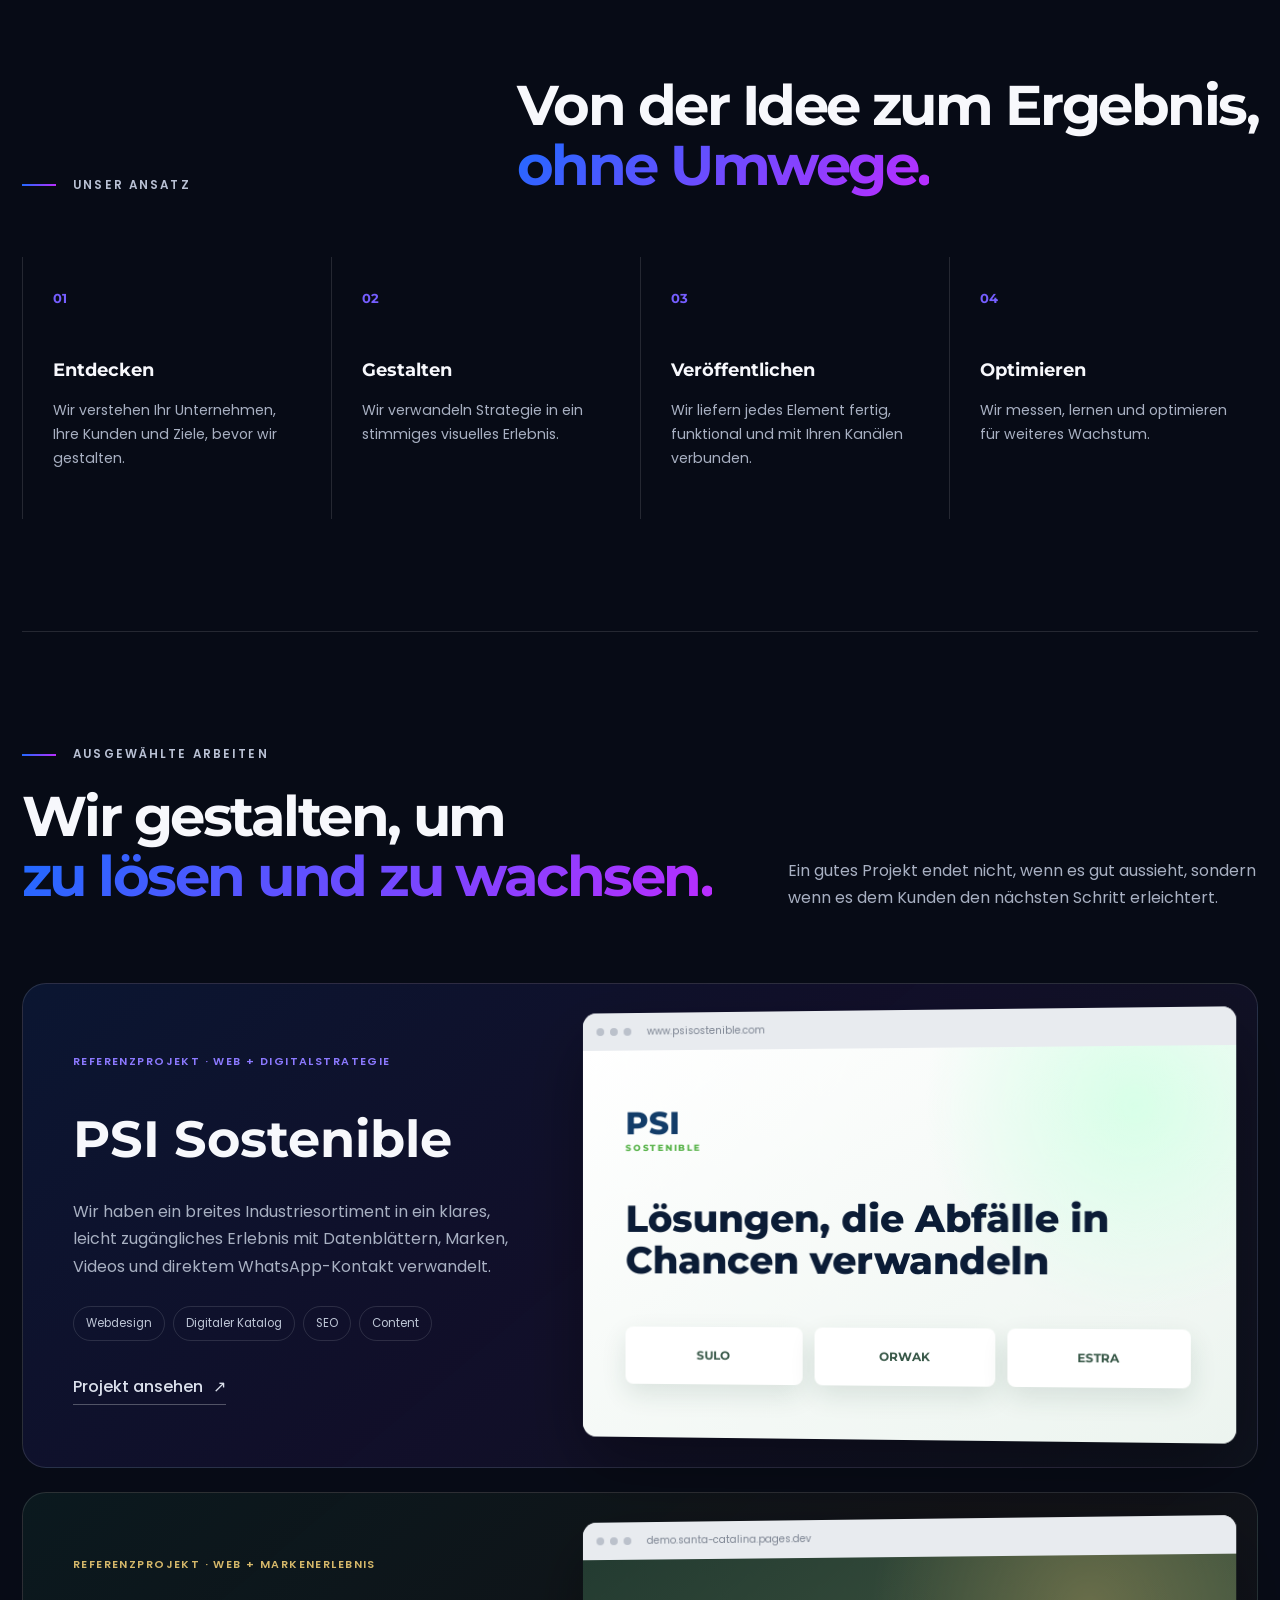
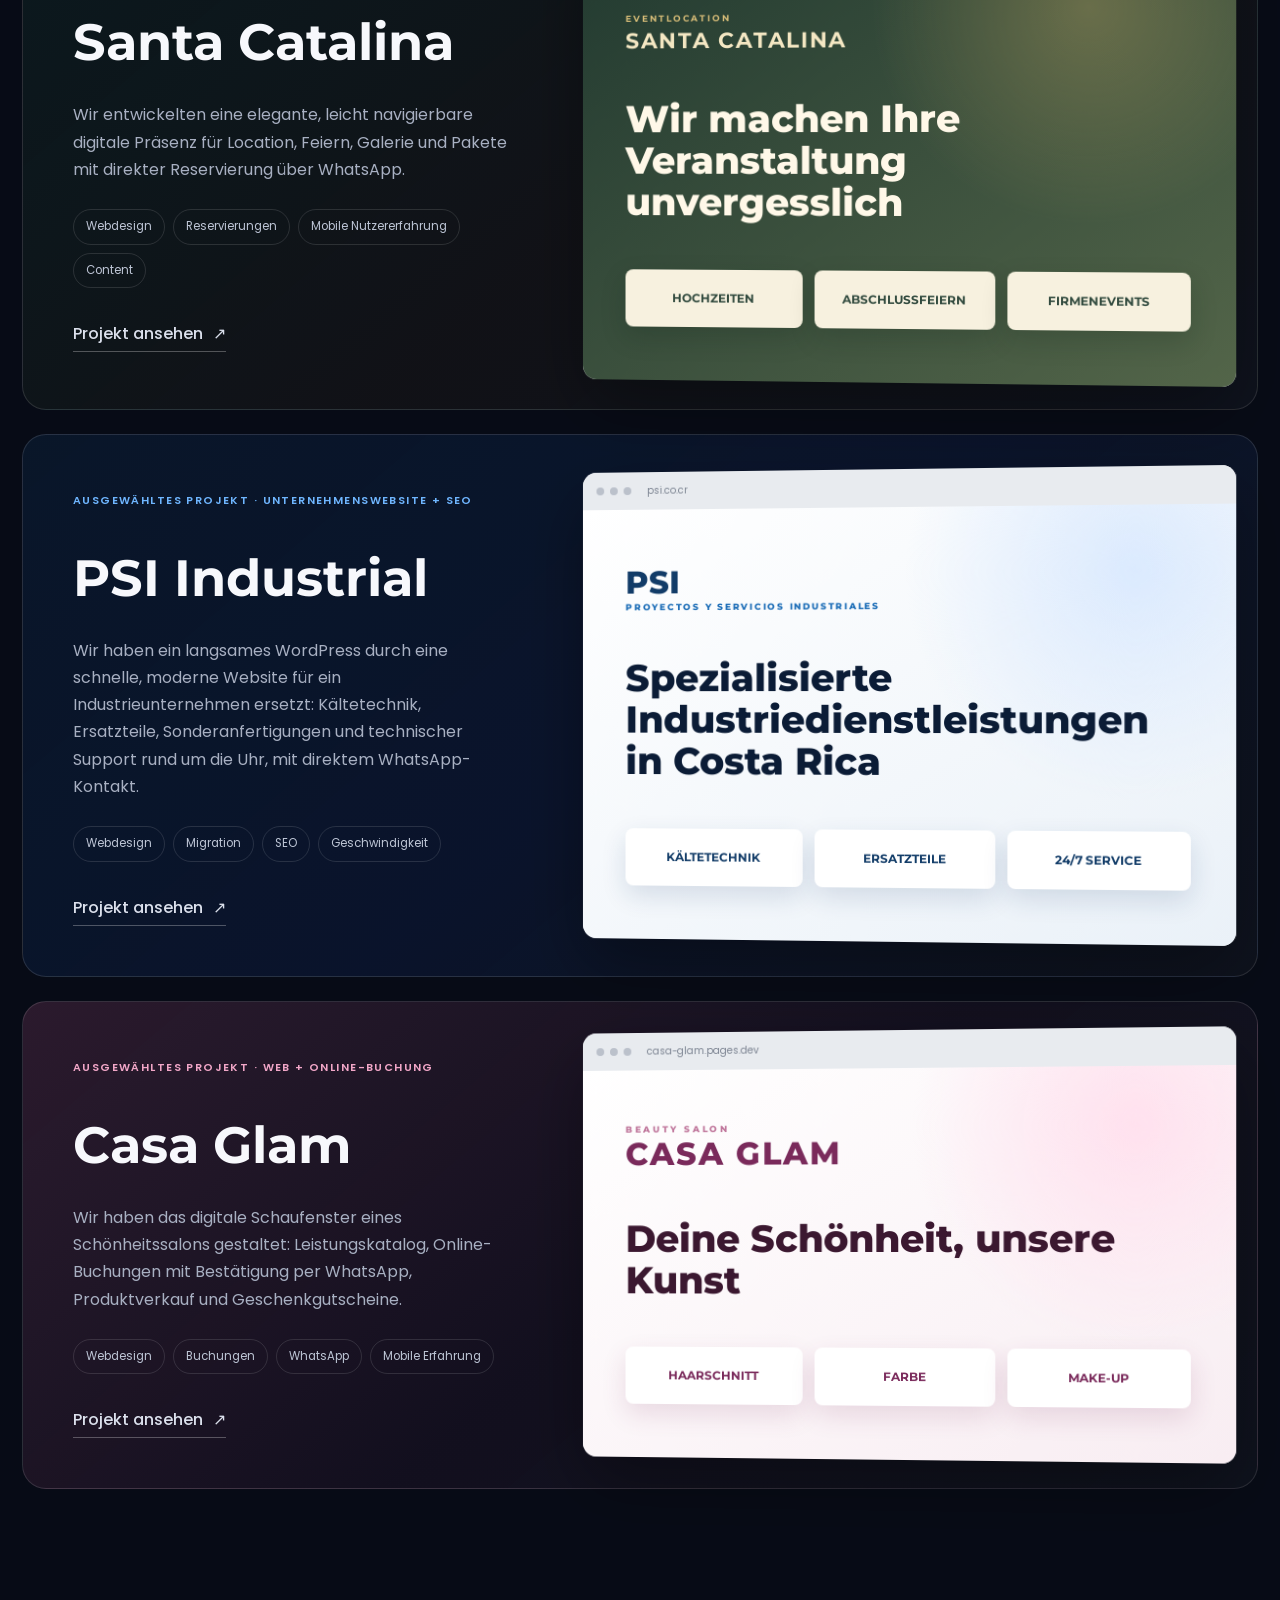
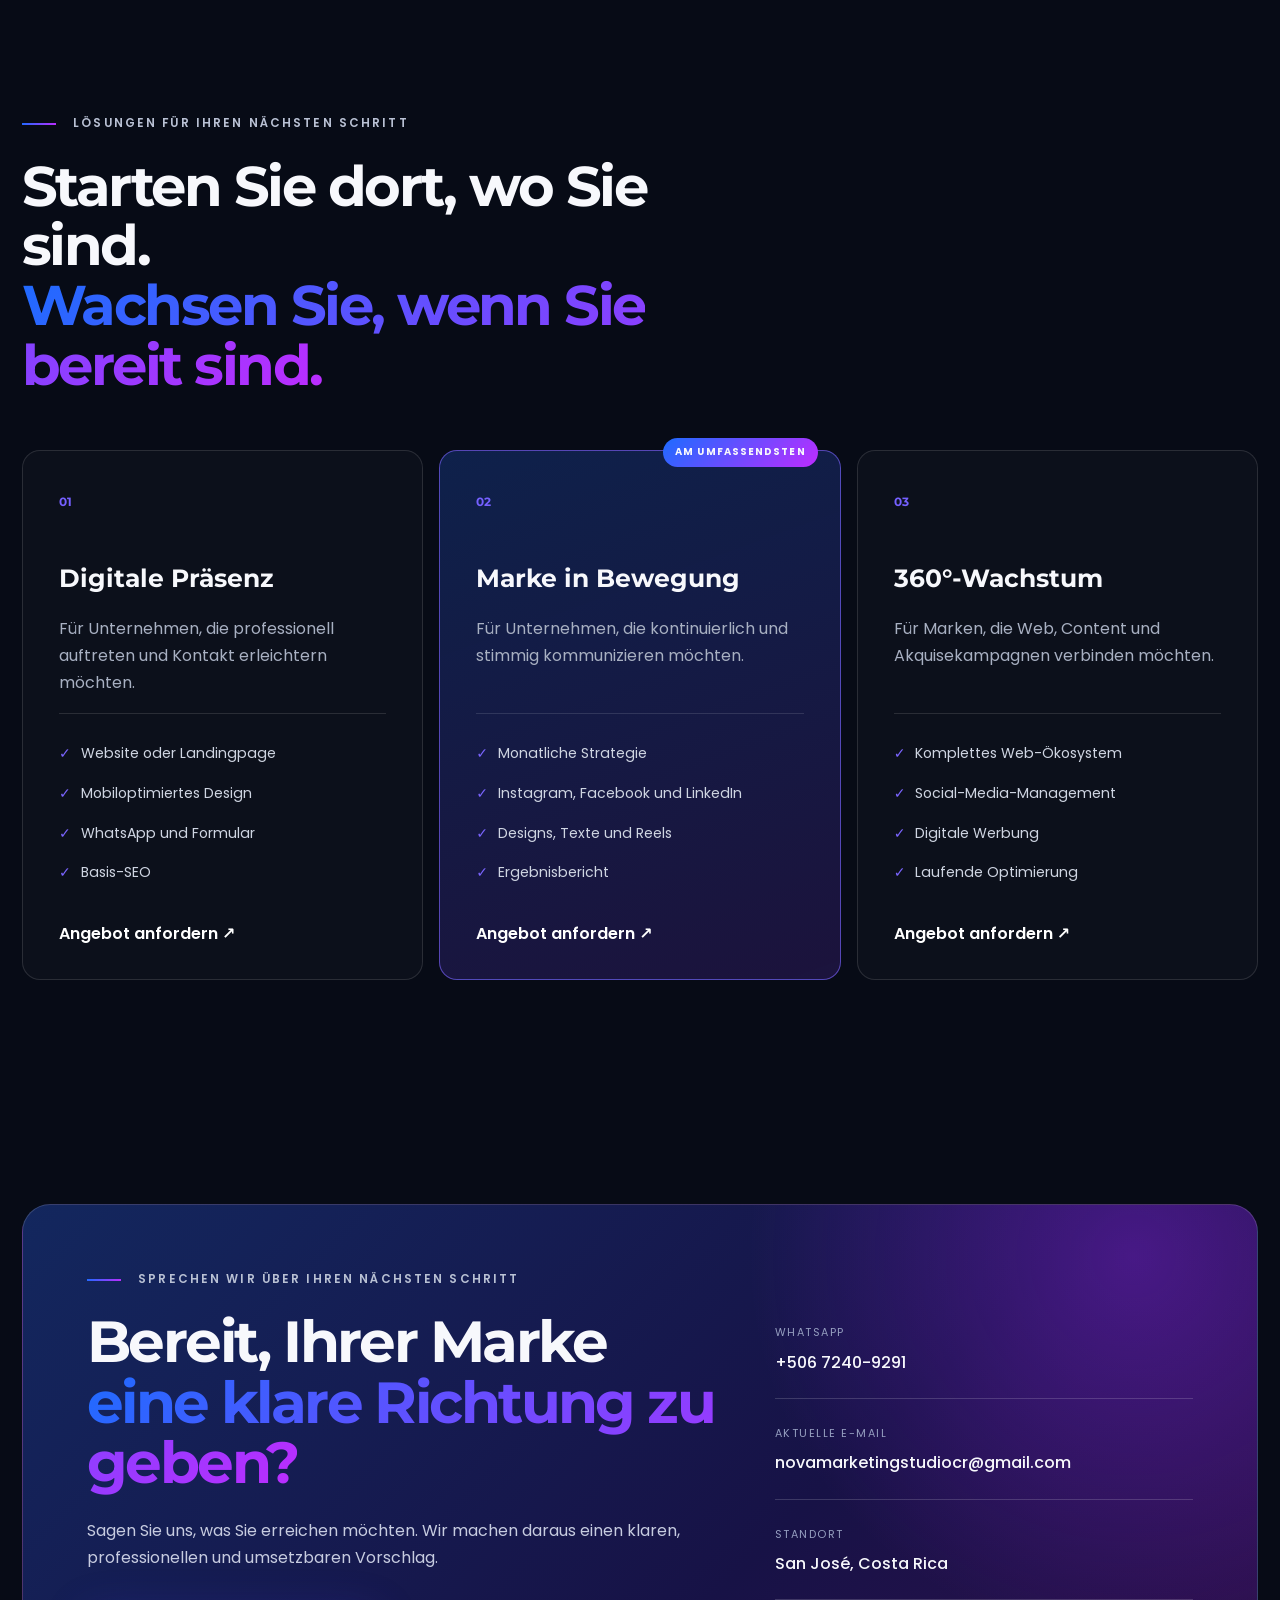
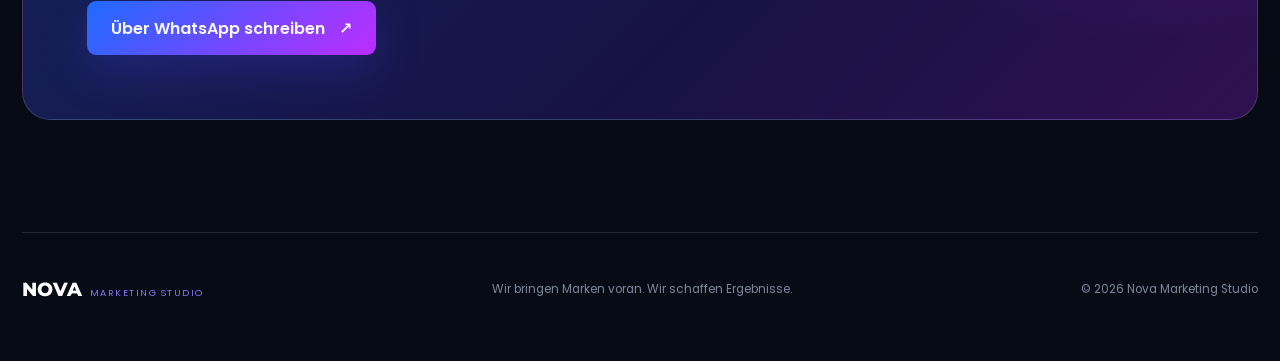
==== commit 848fe123: "Santa Catalina apunta a demo.santa-catalina.pages.dev Co-Authored-By: Claude Opus 5.5 <noreply@anthr" ====
--- a/de/index.html
+++ b/de/index.html
@@ -466,11 +466,11 @@
           <div class="tag-row">
 <span>Webdesign</span><span>Reservierungen</span><span>Mobile Nutzererfahrung</span><span>Content</span>
 </div>
-          <a class="text-link light" href="https://santa-catalina.pages.dev/" target="_blank" rel="noopener">Projekt ansehen <span>↗</span></a>
+          <a class="text-link light" href="https://demo.santa-catalina.pages.dev/" target="_blank" rel="noopener">Projekt ansehen <span>↗</span></a>
         </div>
         <div class="project-preview event-preview">
           <div class="browser-bar">
-<i></i><i></i><i></i><span>santa-catalina.pages.dev</span>
+<i></i><i></i><i></i><span>demo.santa-catalina.pages.dev</span>
 </div>
           <div class="preview-canvas event-canvas">
             <div class="event-logo">
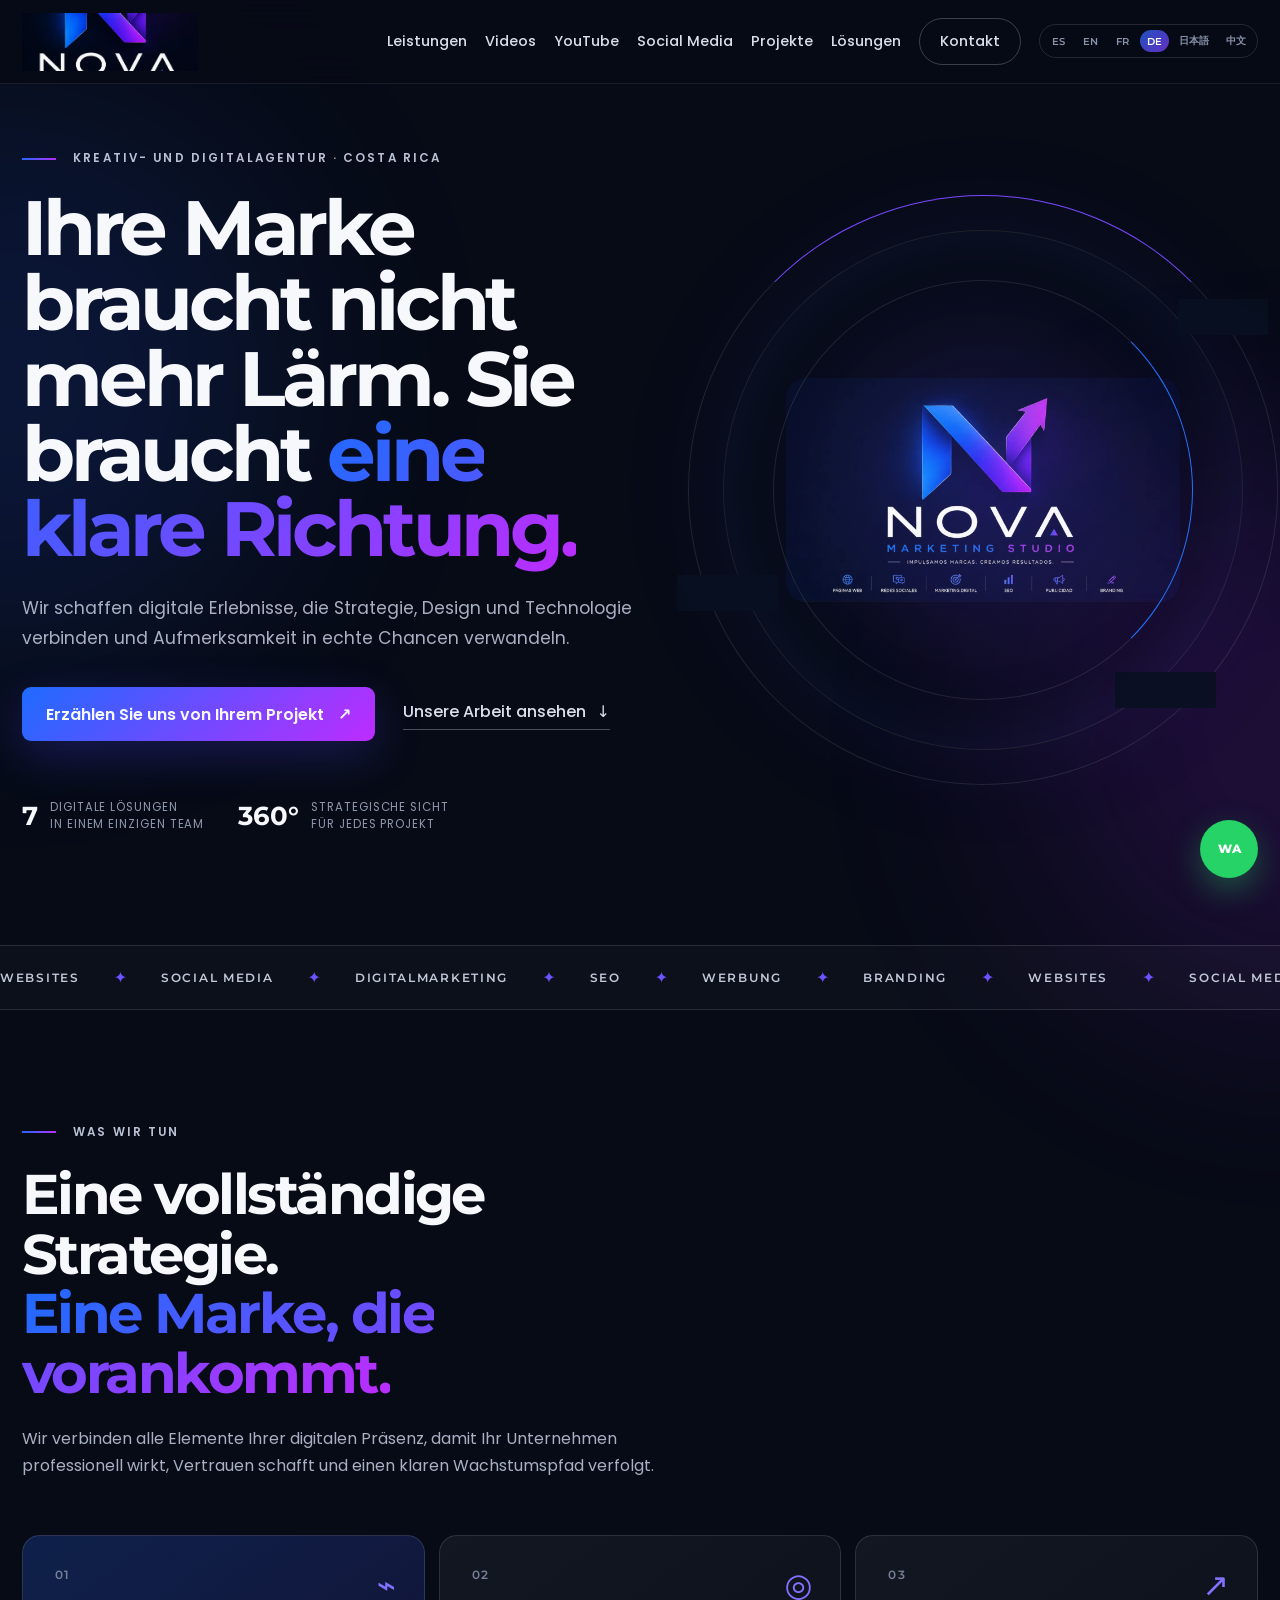
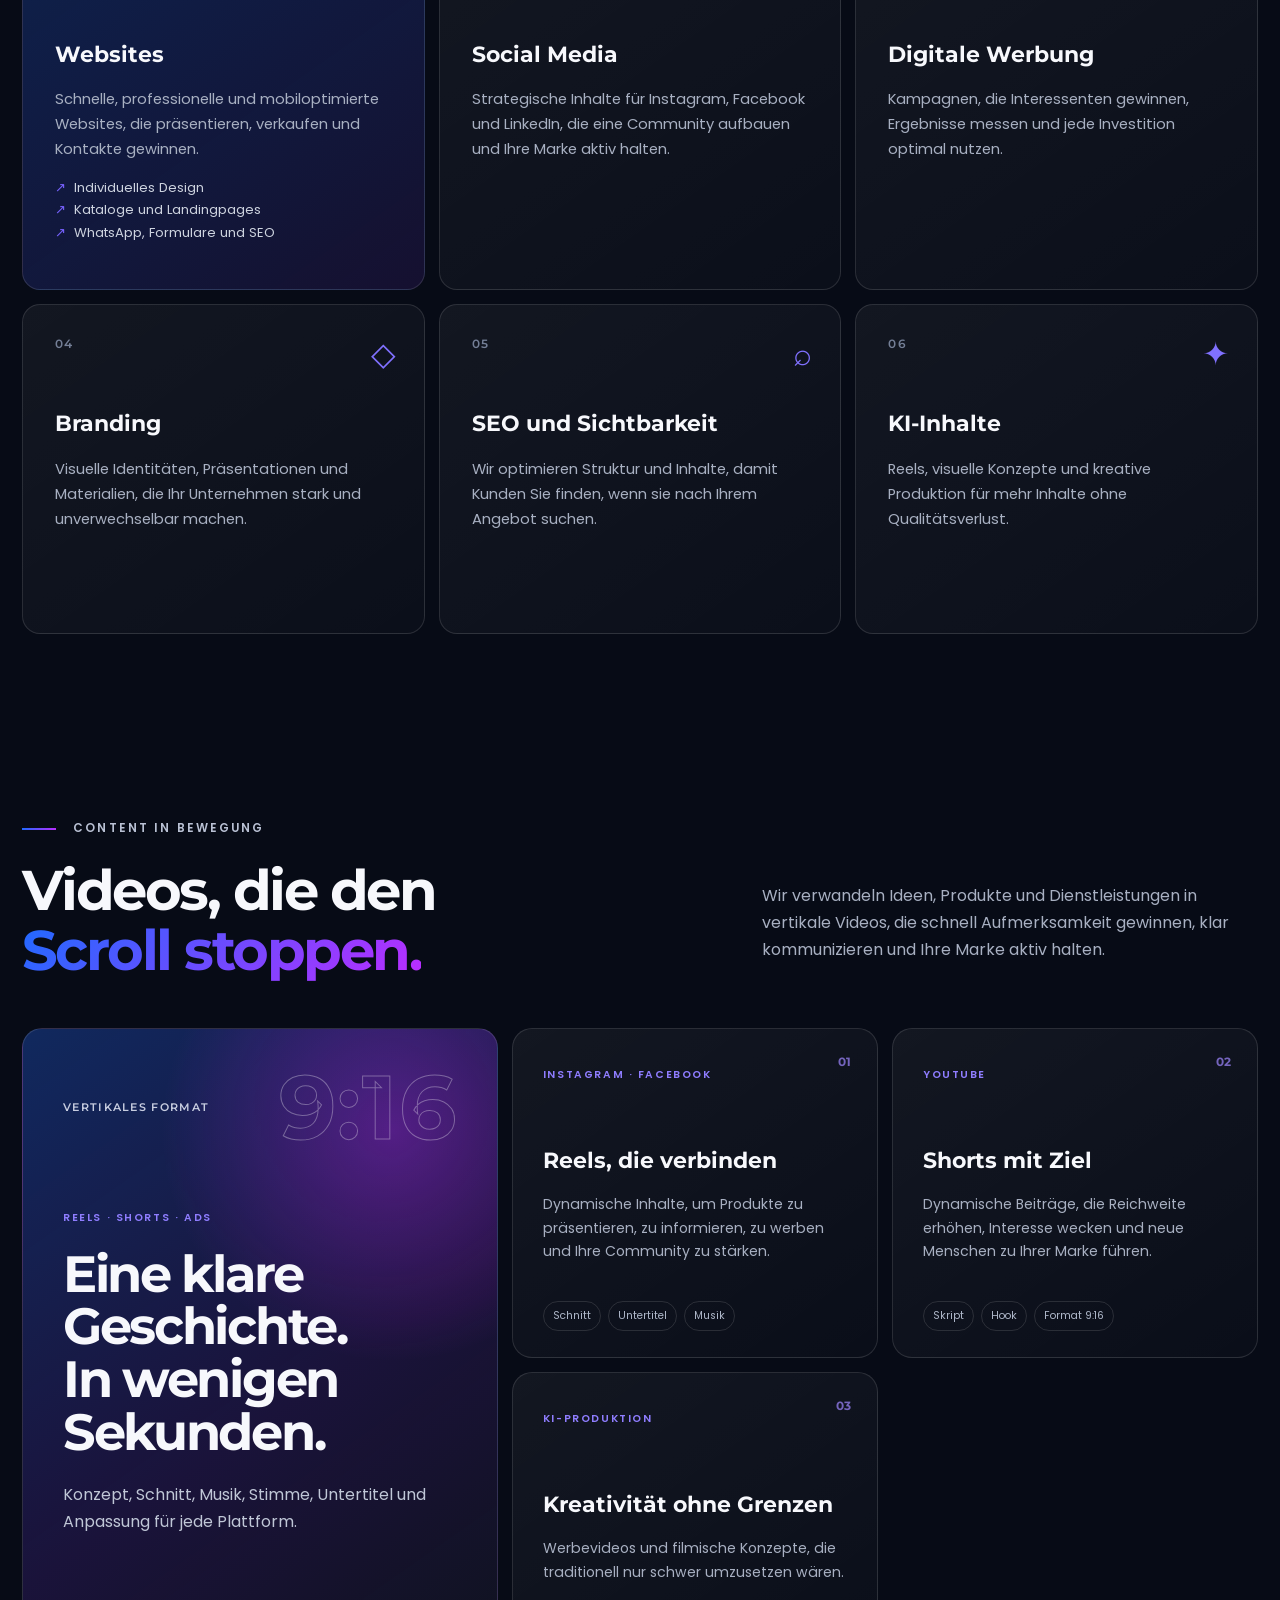
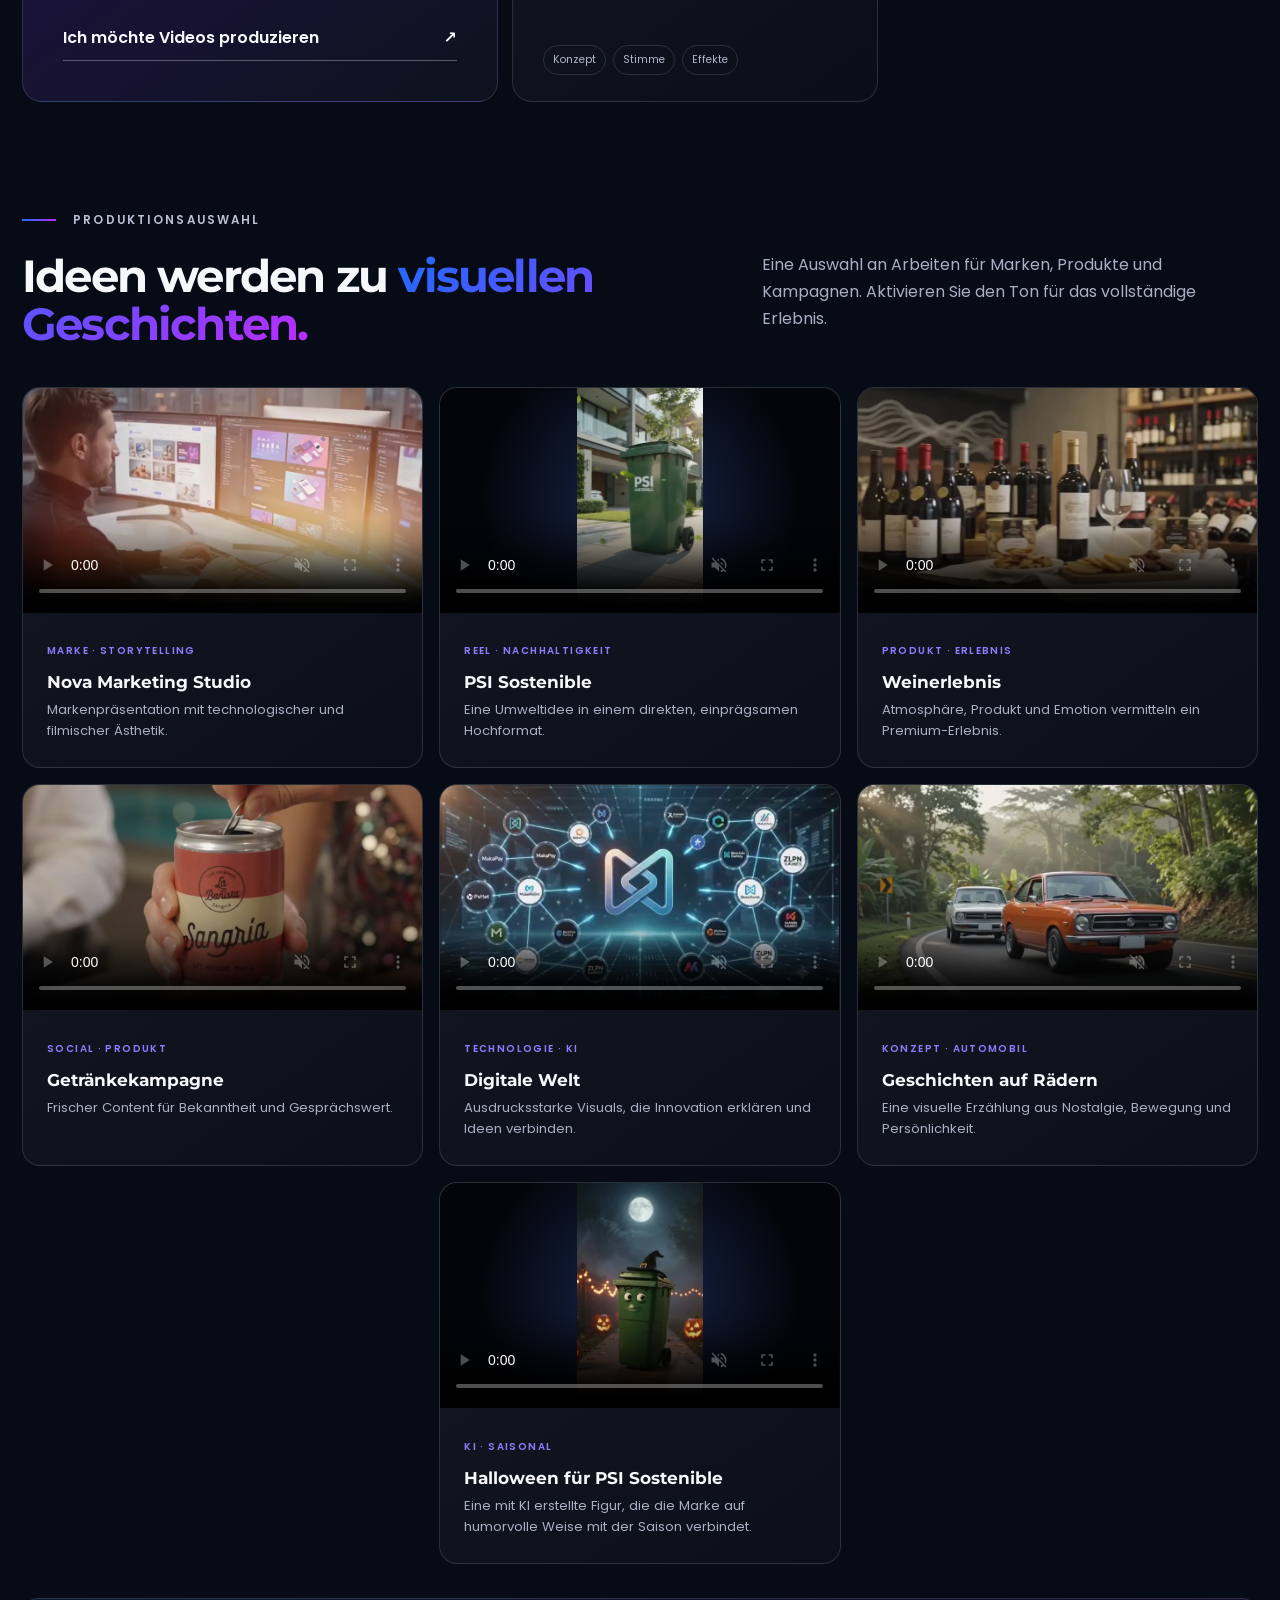
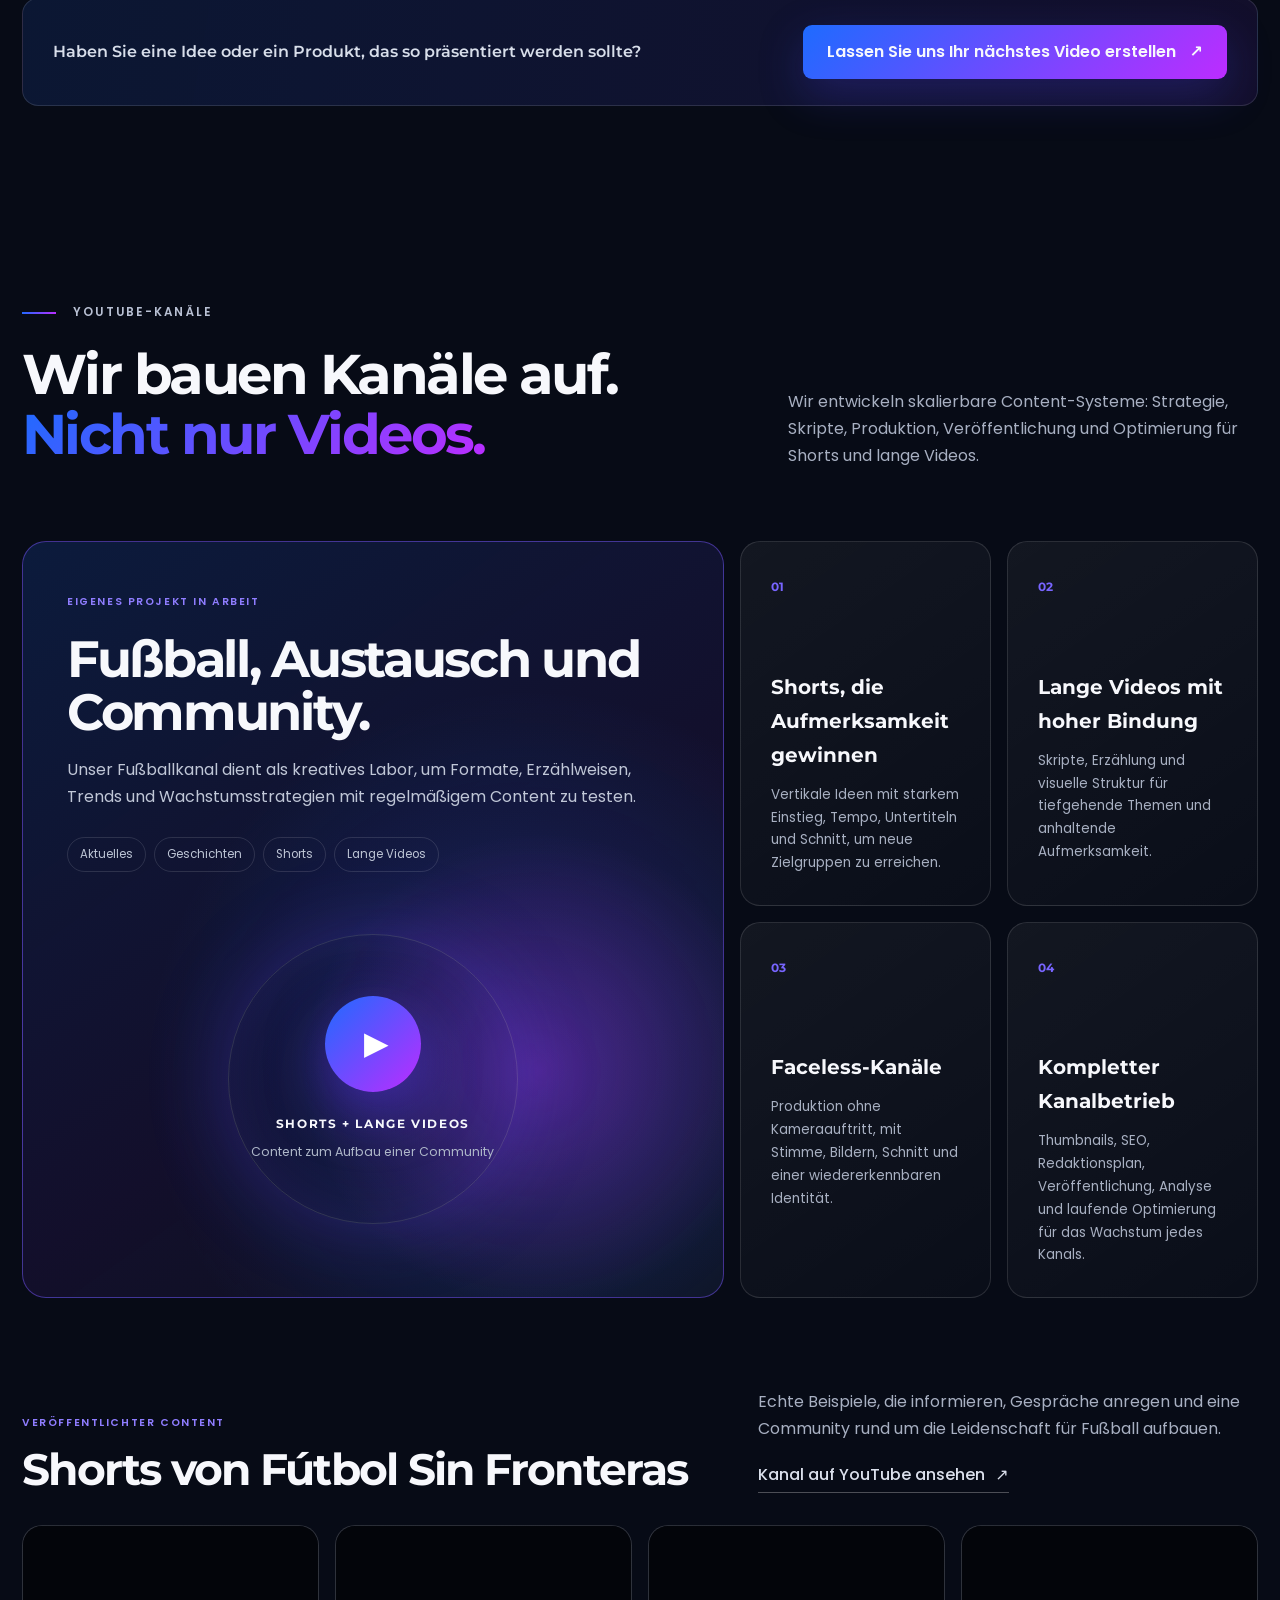
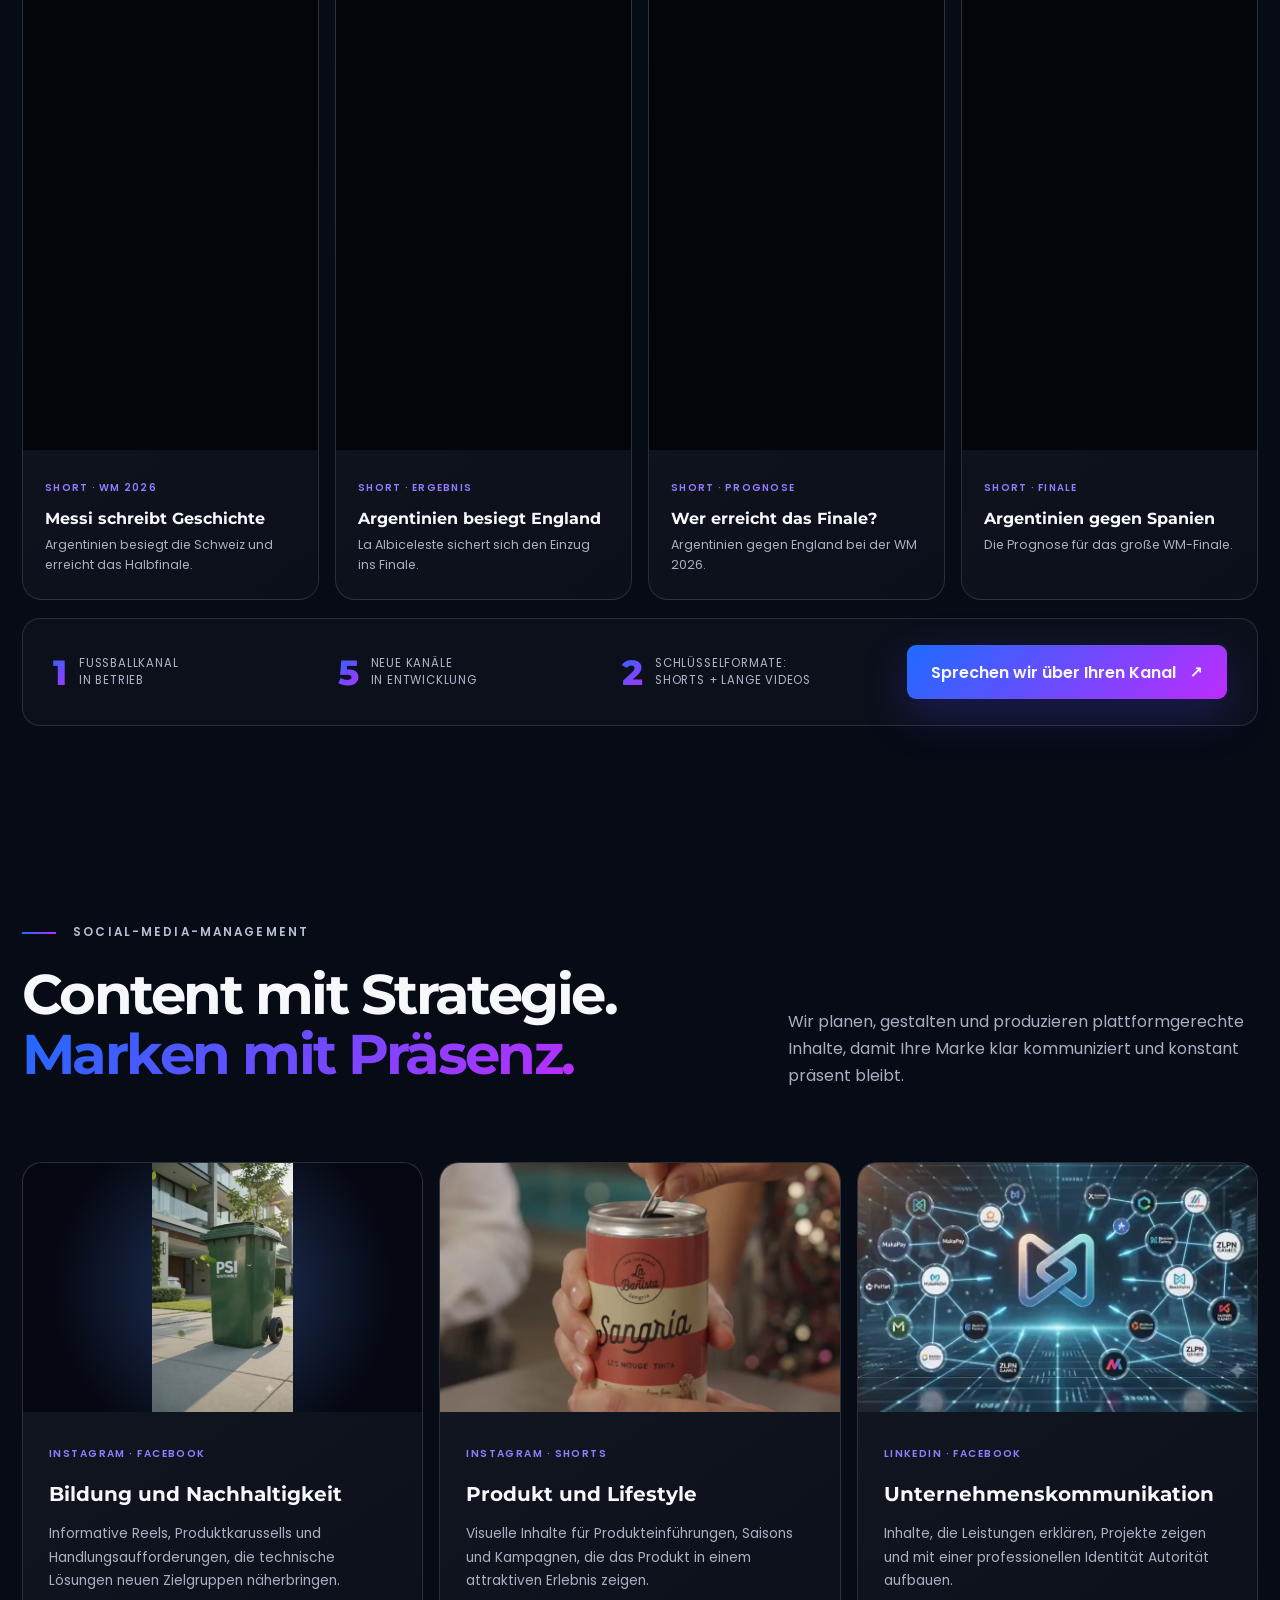
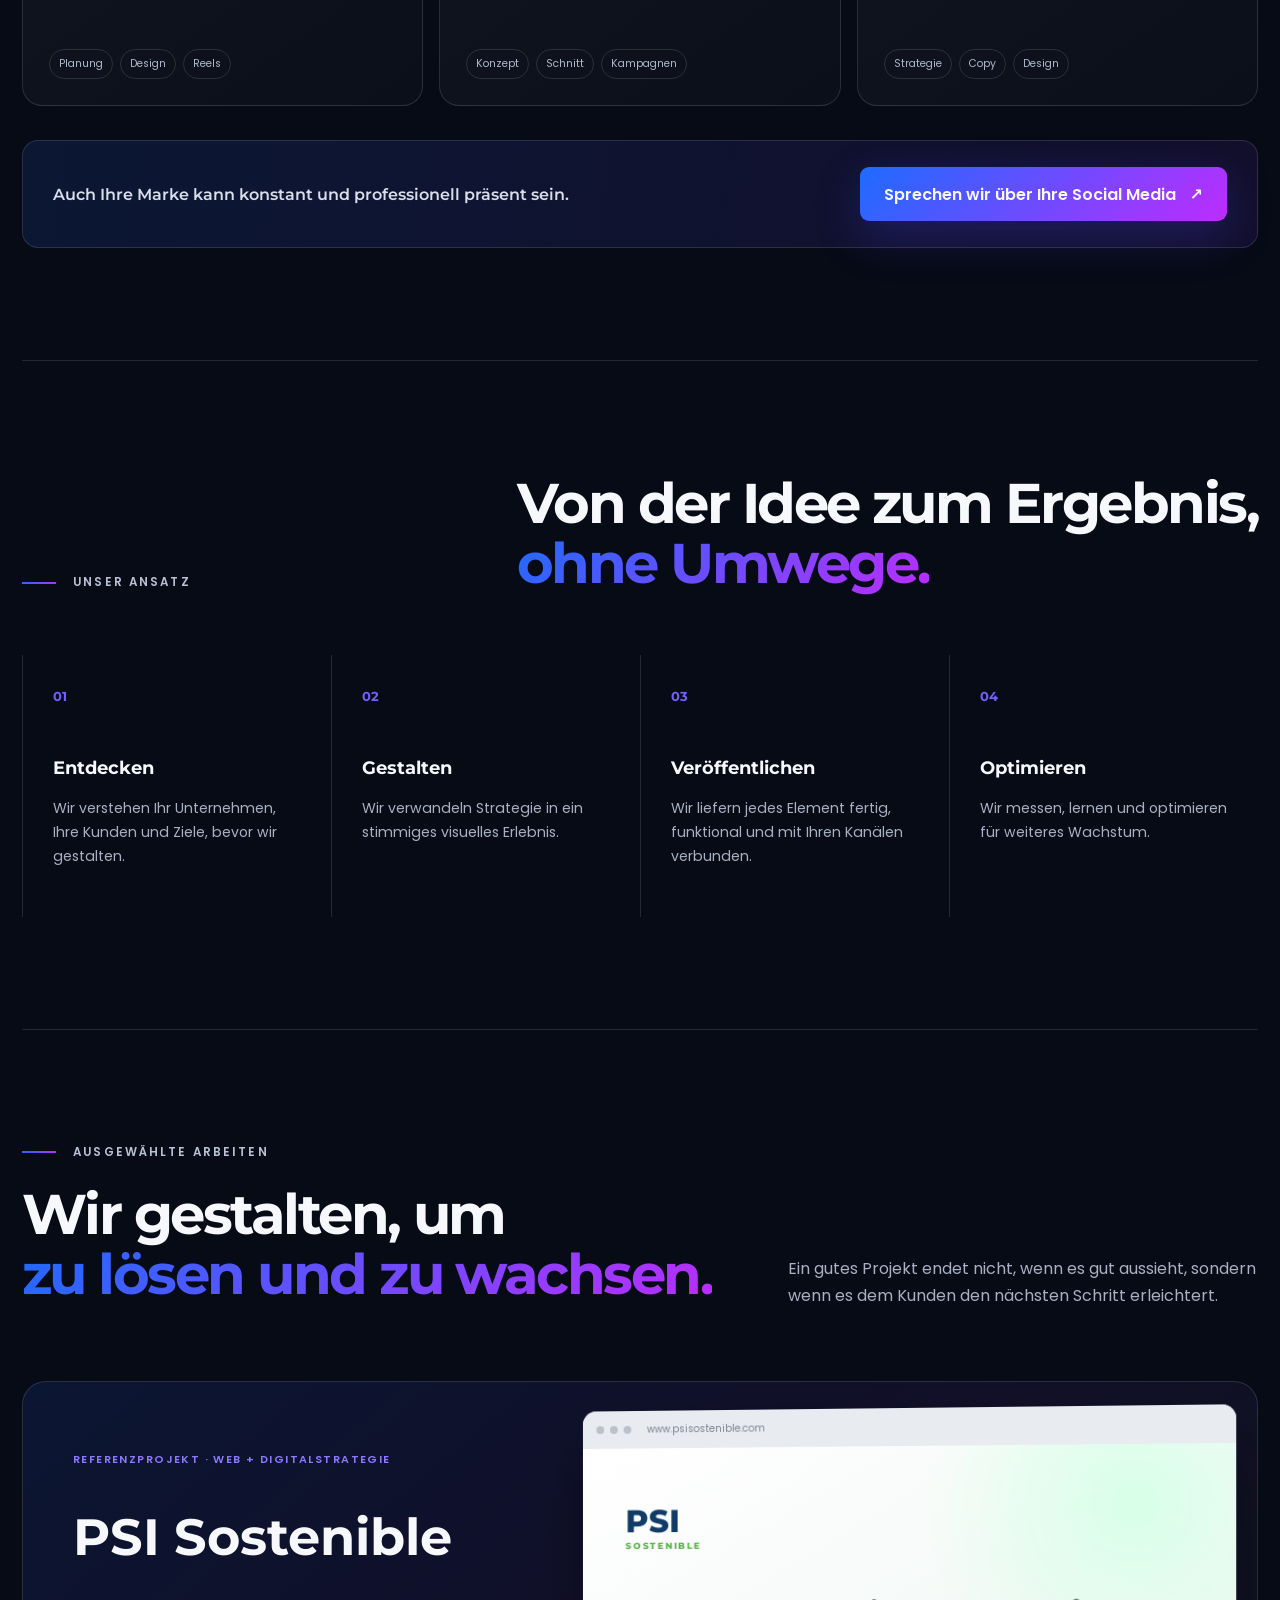
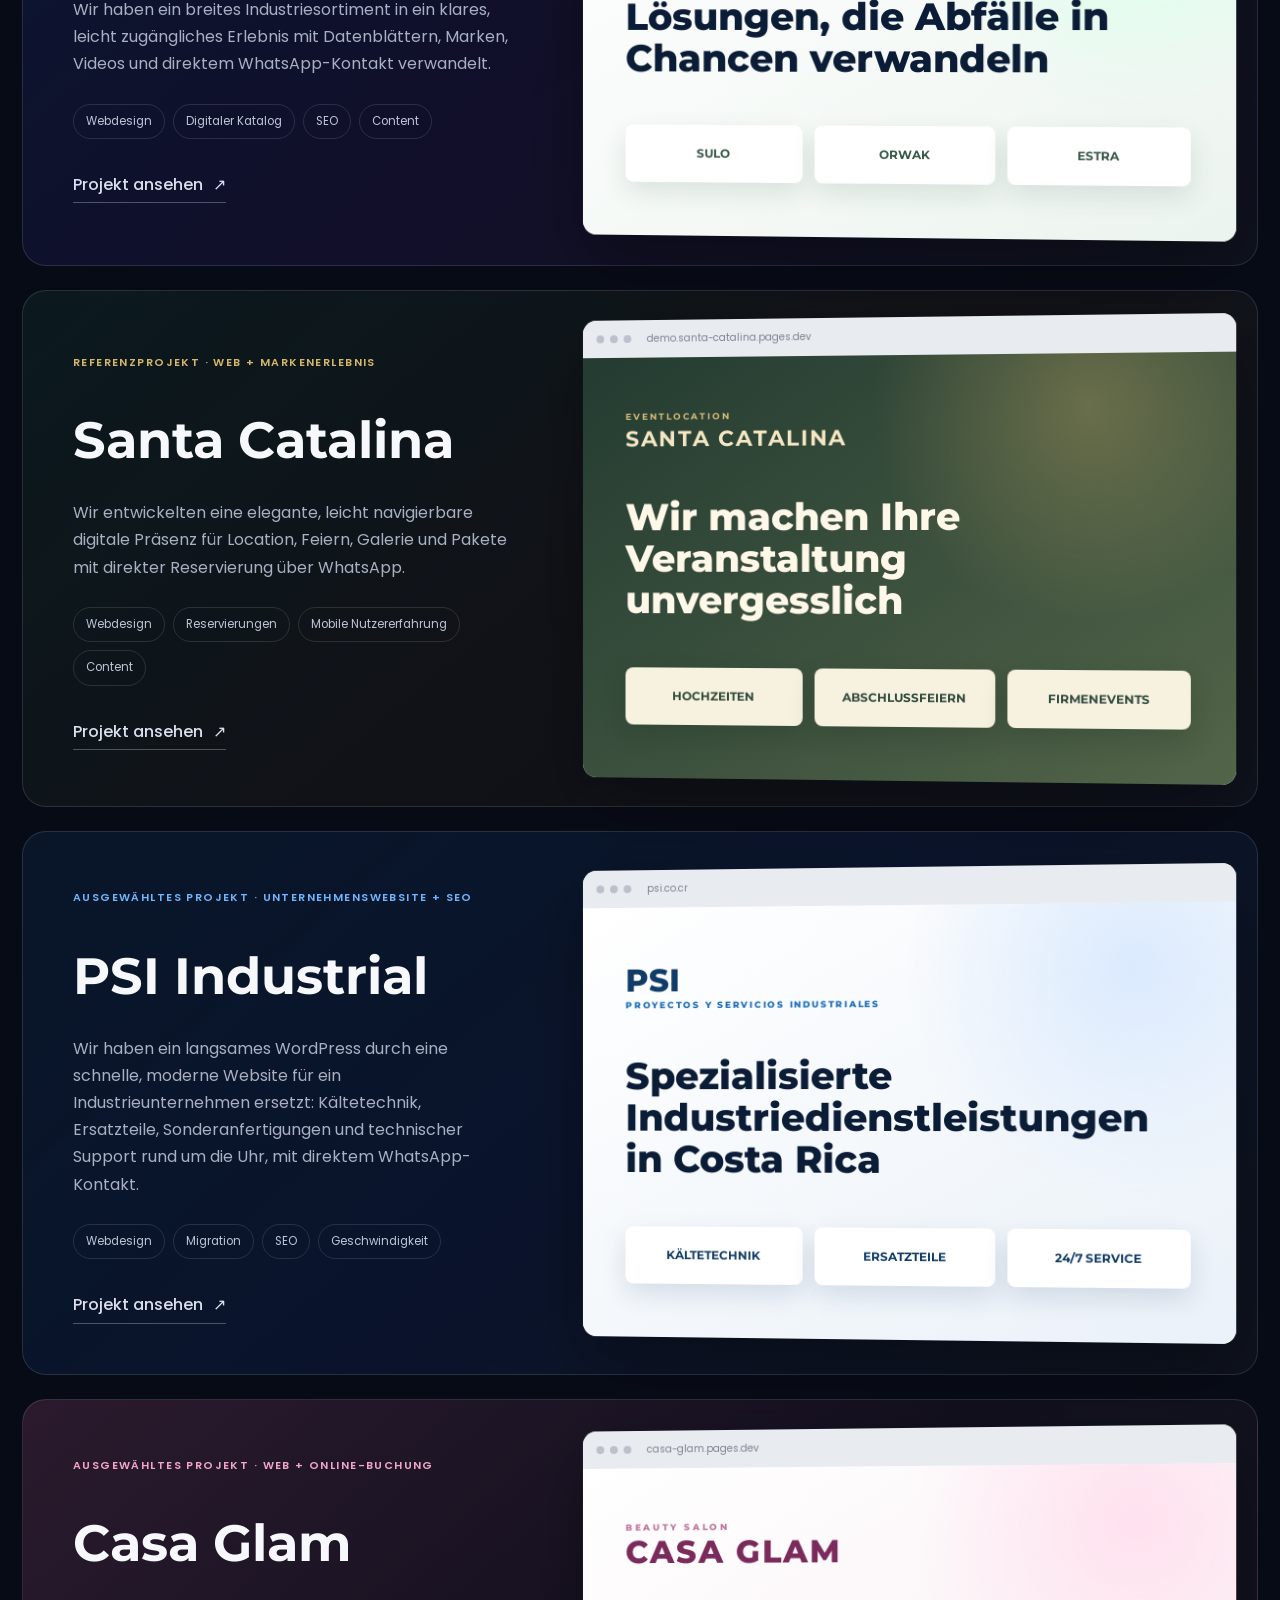
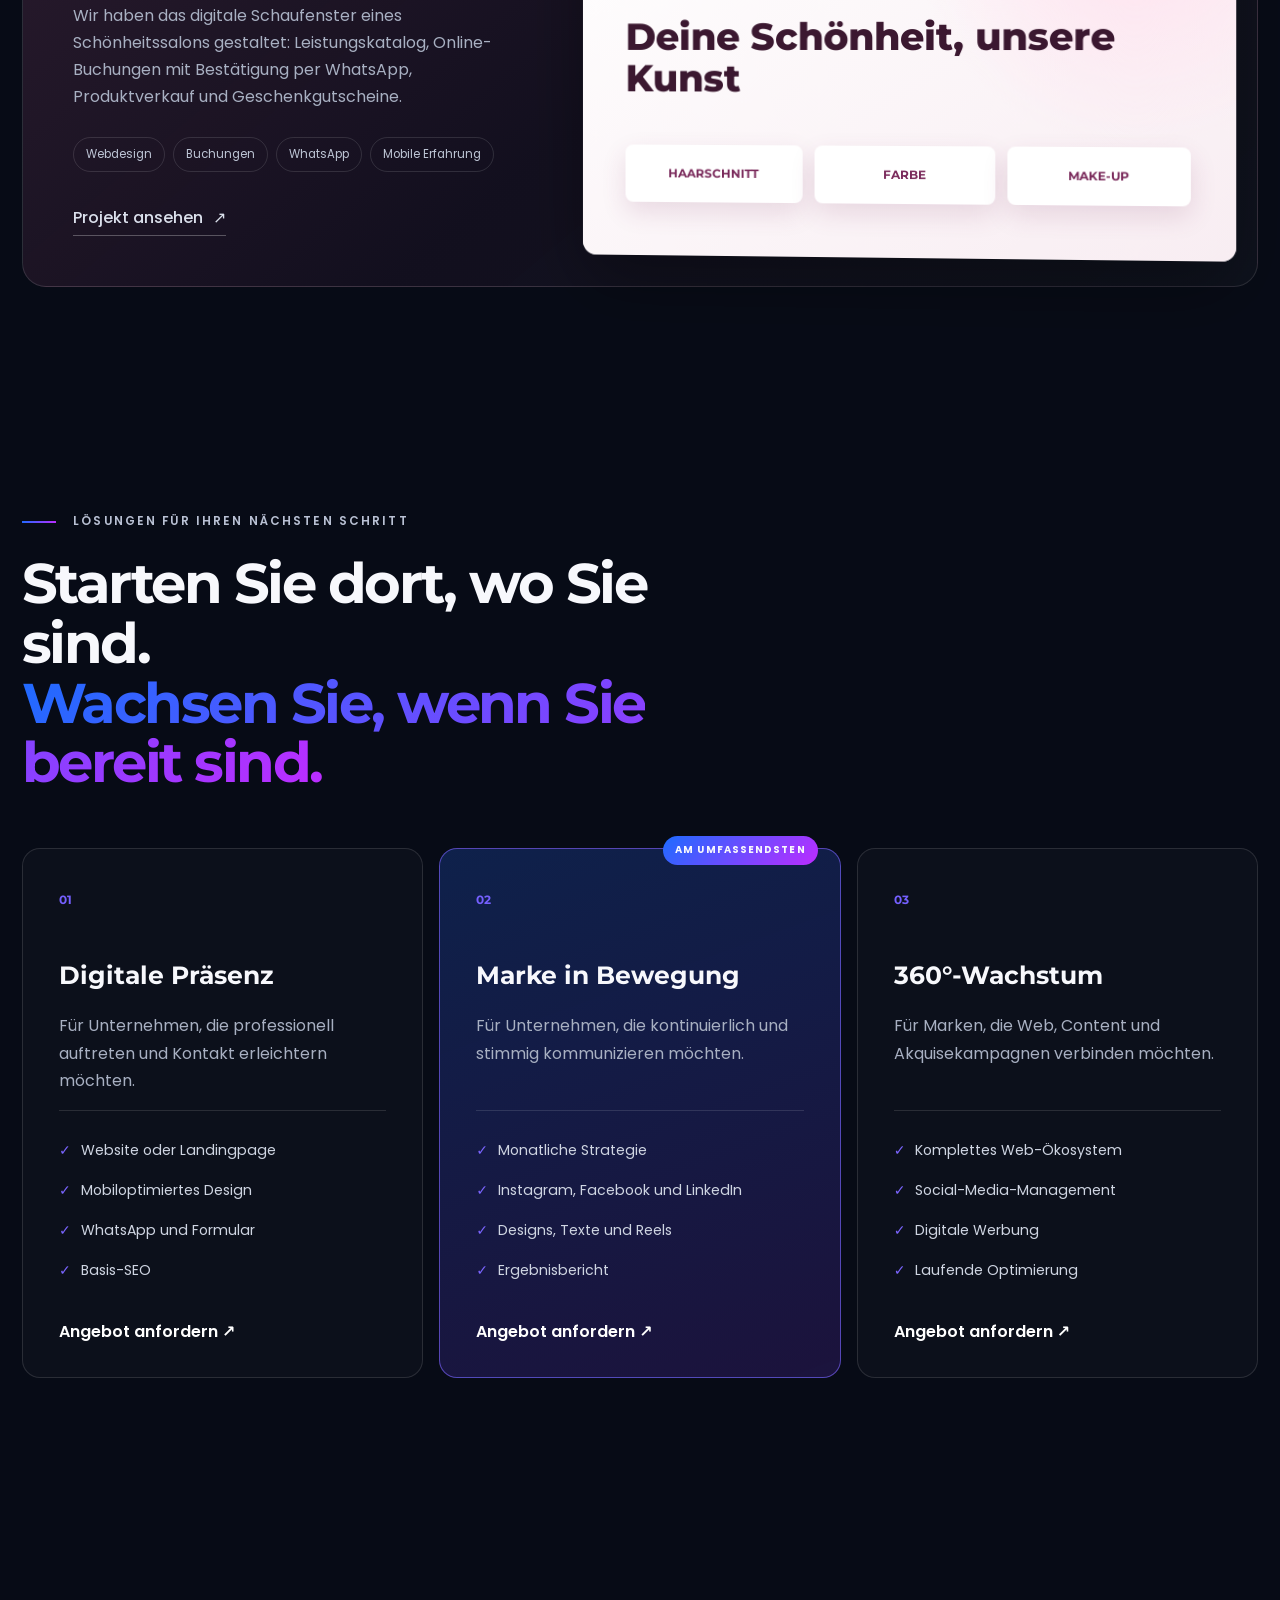
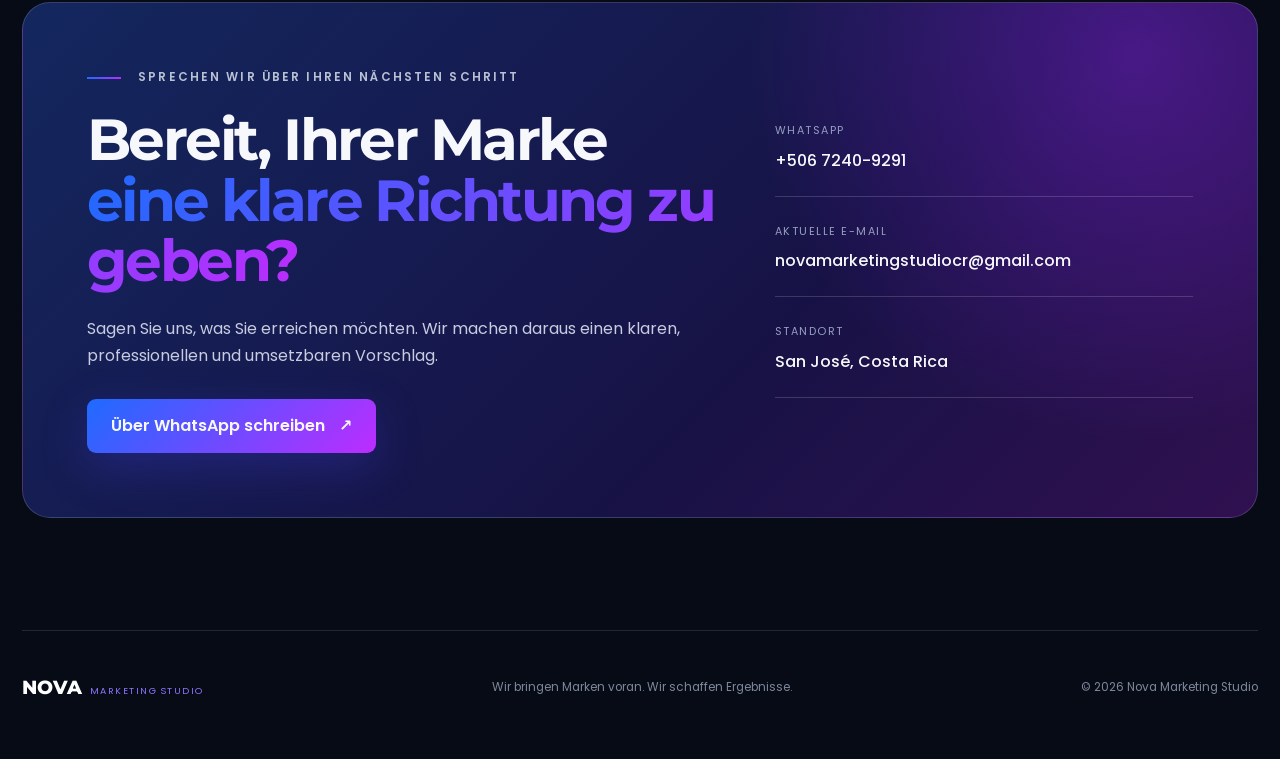
==== commit 68841bac: "Agrega video de Halloween de PSI Sostenible en la sección de videos Co-Authored-By: Claude Opus 5.5 " ====
--- a/de/index.html
+++ b/de/index.html
@@ -261,6 +261,12 @@
 <p>Eine visuelle Erzählung aus Nostalgie, Bewegung und Persönlichkeit.</p>
 </div>
         </article>
+        <article class="showreel-card vertical reveal">
+          <video controls muted playsinline preload="metadata" poster="../assets/posters/halloween-psi-sostenible.webp" aria-label="Halloween-Video für PSI Sostenible">
+            <source src="../assets/videos/halloween-psi-sostenible.mp4" type="video/mp4">
+          </video>
+          <div class="showreel-copy"><small>KI · SAISONAL</small><h4>Halloween für PSI Sostenible</h4><p>Eine mit KI erstellte Figur, die die Marke auf humorvolle Weise mit der Saison verbindet.</p></div>
+        </article>
       </div>
       <div class="showreel-cta reveal">
         <p>Haben Sie eine Idee oder ein Produkt, das so präsentiert werden sollte?</p>
--- a/assets/styles.css
+++ b/assets/styles.css
@@ -302,3 +302,6 @@
 .glam-logo { font: 800 2rem Montserrat; letter-spacing: .06em; color: #7a2a5b; }
 .glam-logo small { display: block; color: #c0779c; font-size: .55rem; letter-spacing: .3em; }
 .glam-services div { color: #7a2a5b; box-shadow: 0 10px 26px rgba(122,42,91,.14); }
+
+/* Centra la última tarjeta de video cuando queda sola en la fila */
+@media (min-width: 981px) { .showreel-grid > .showreel-card:last-child:nth-child(3n+1) { grid-column: 2; } }
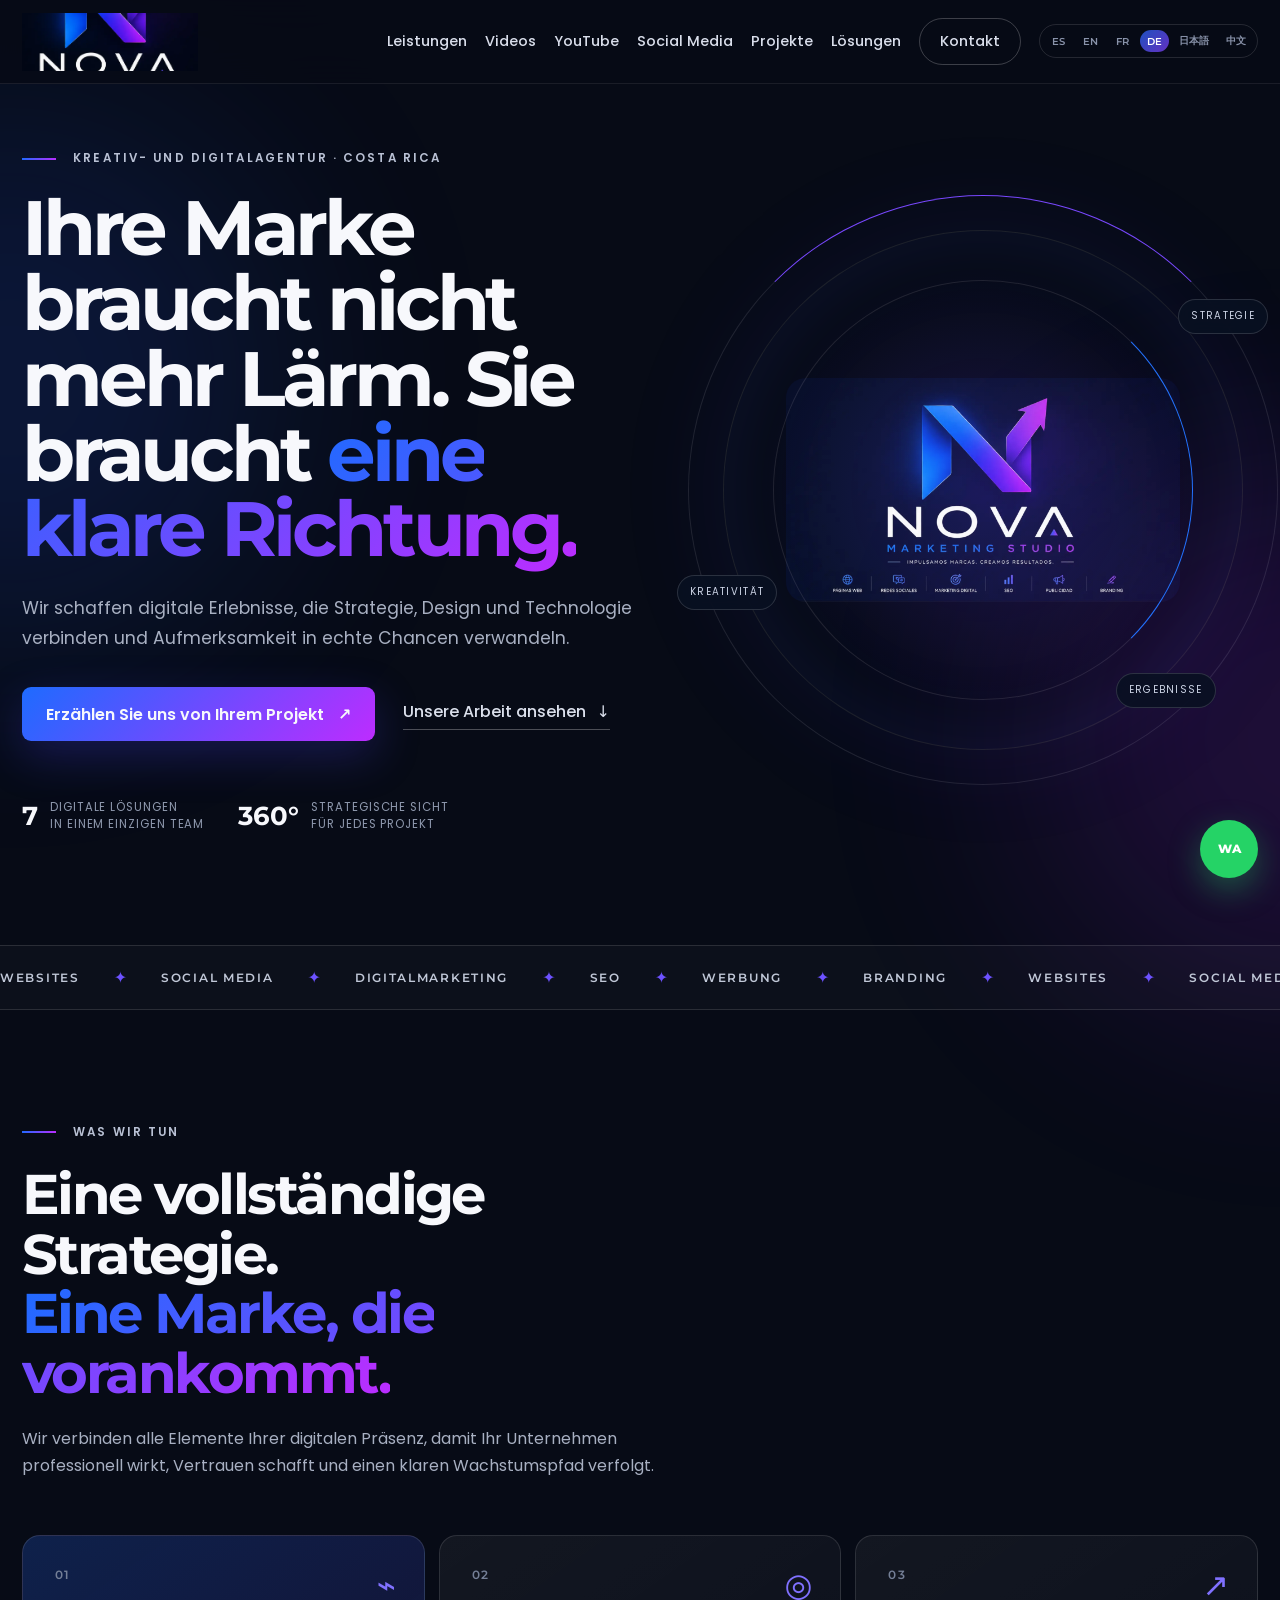
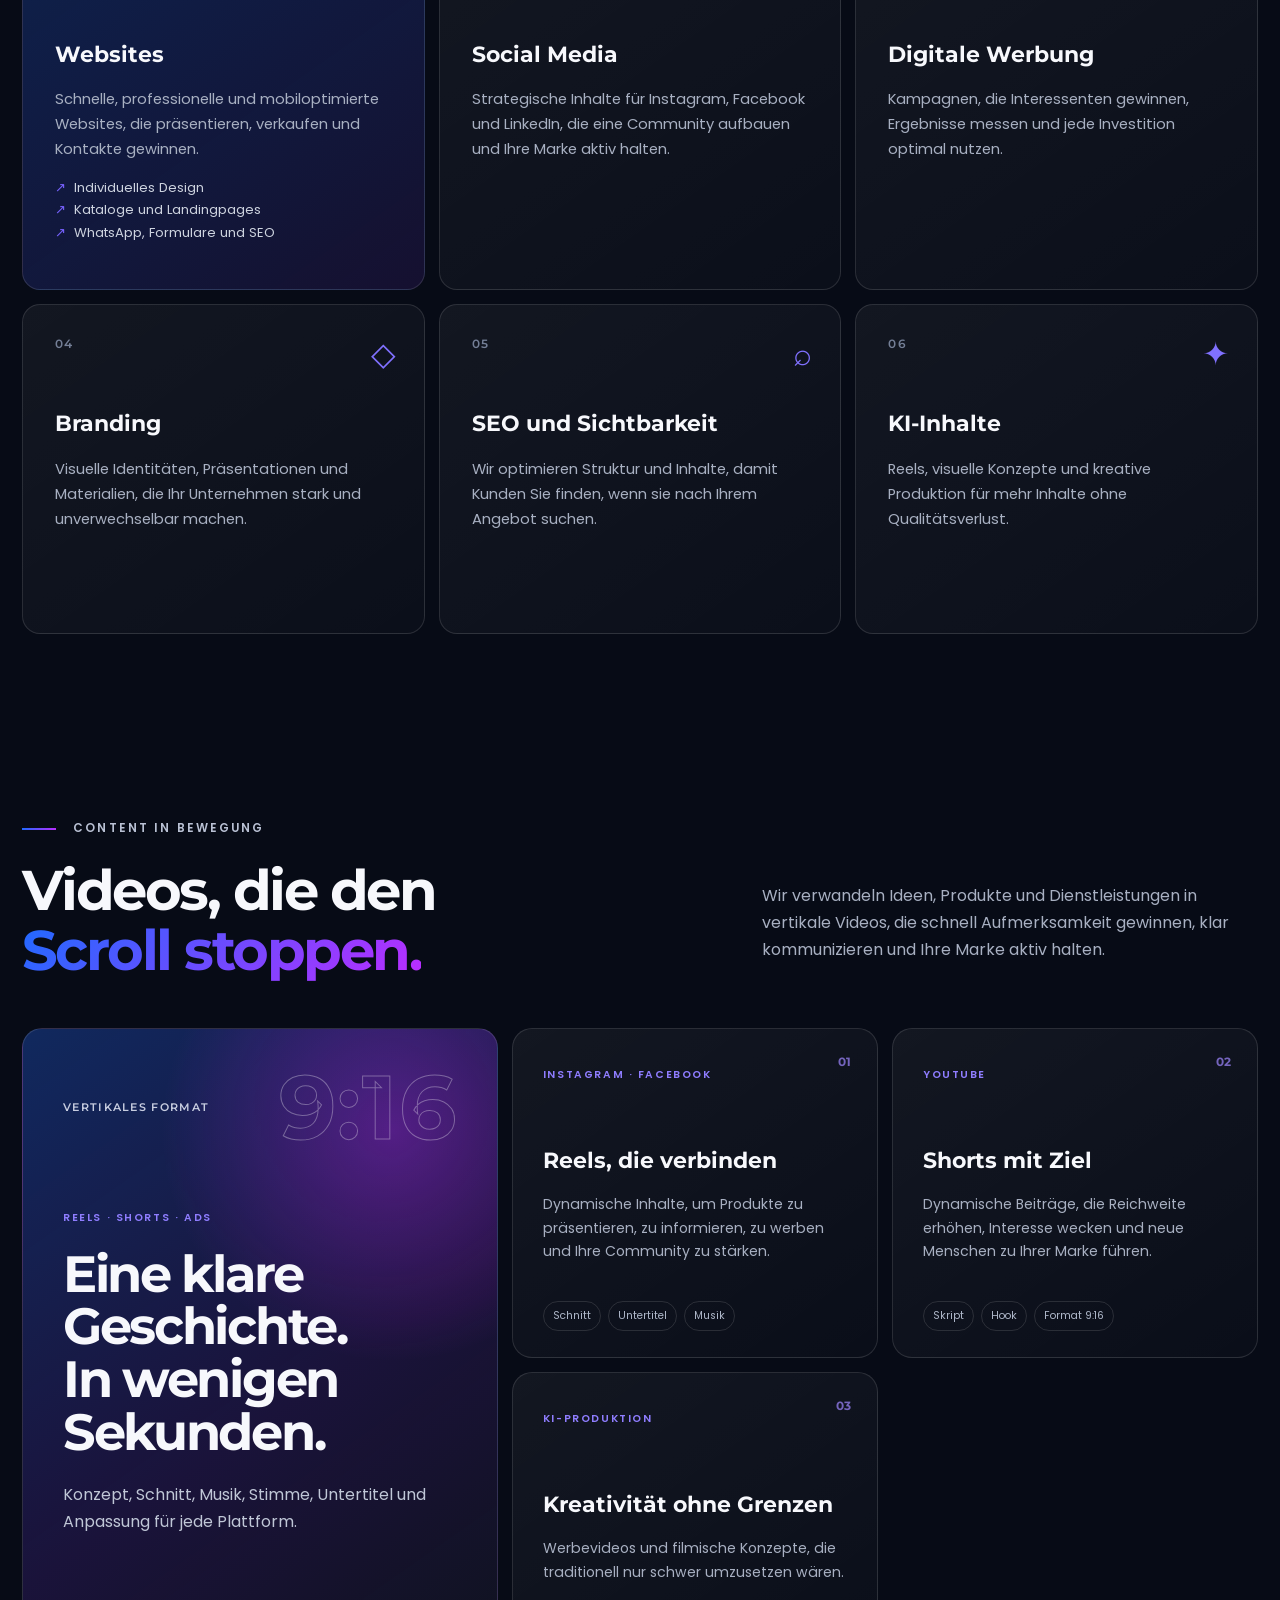
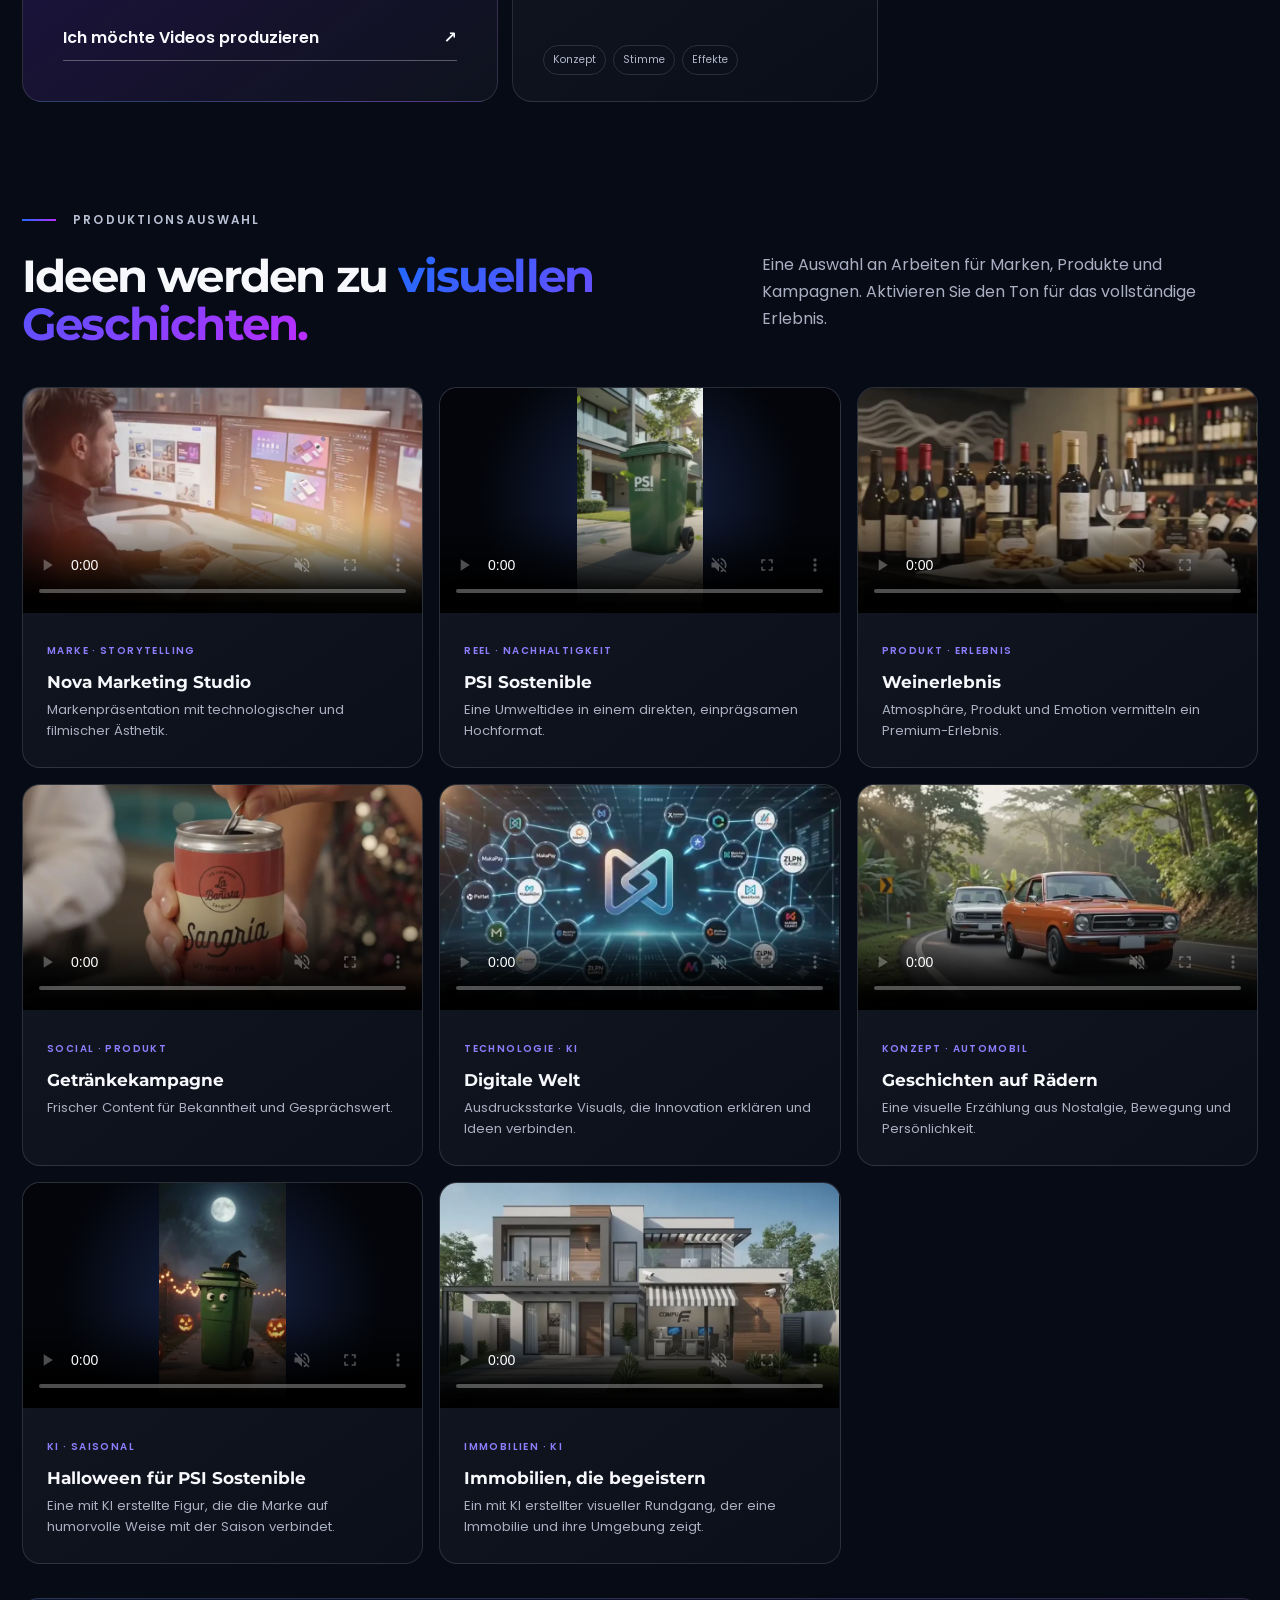
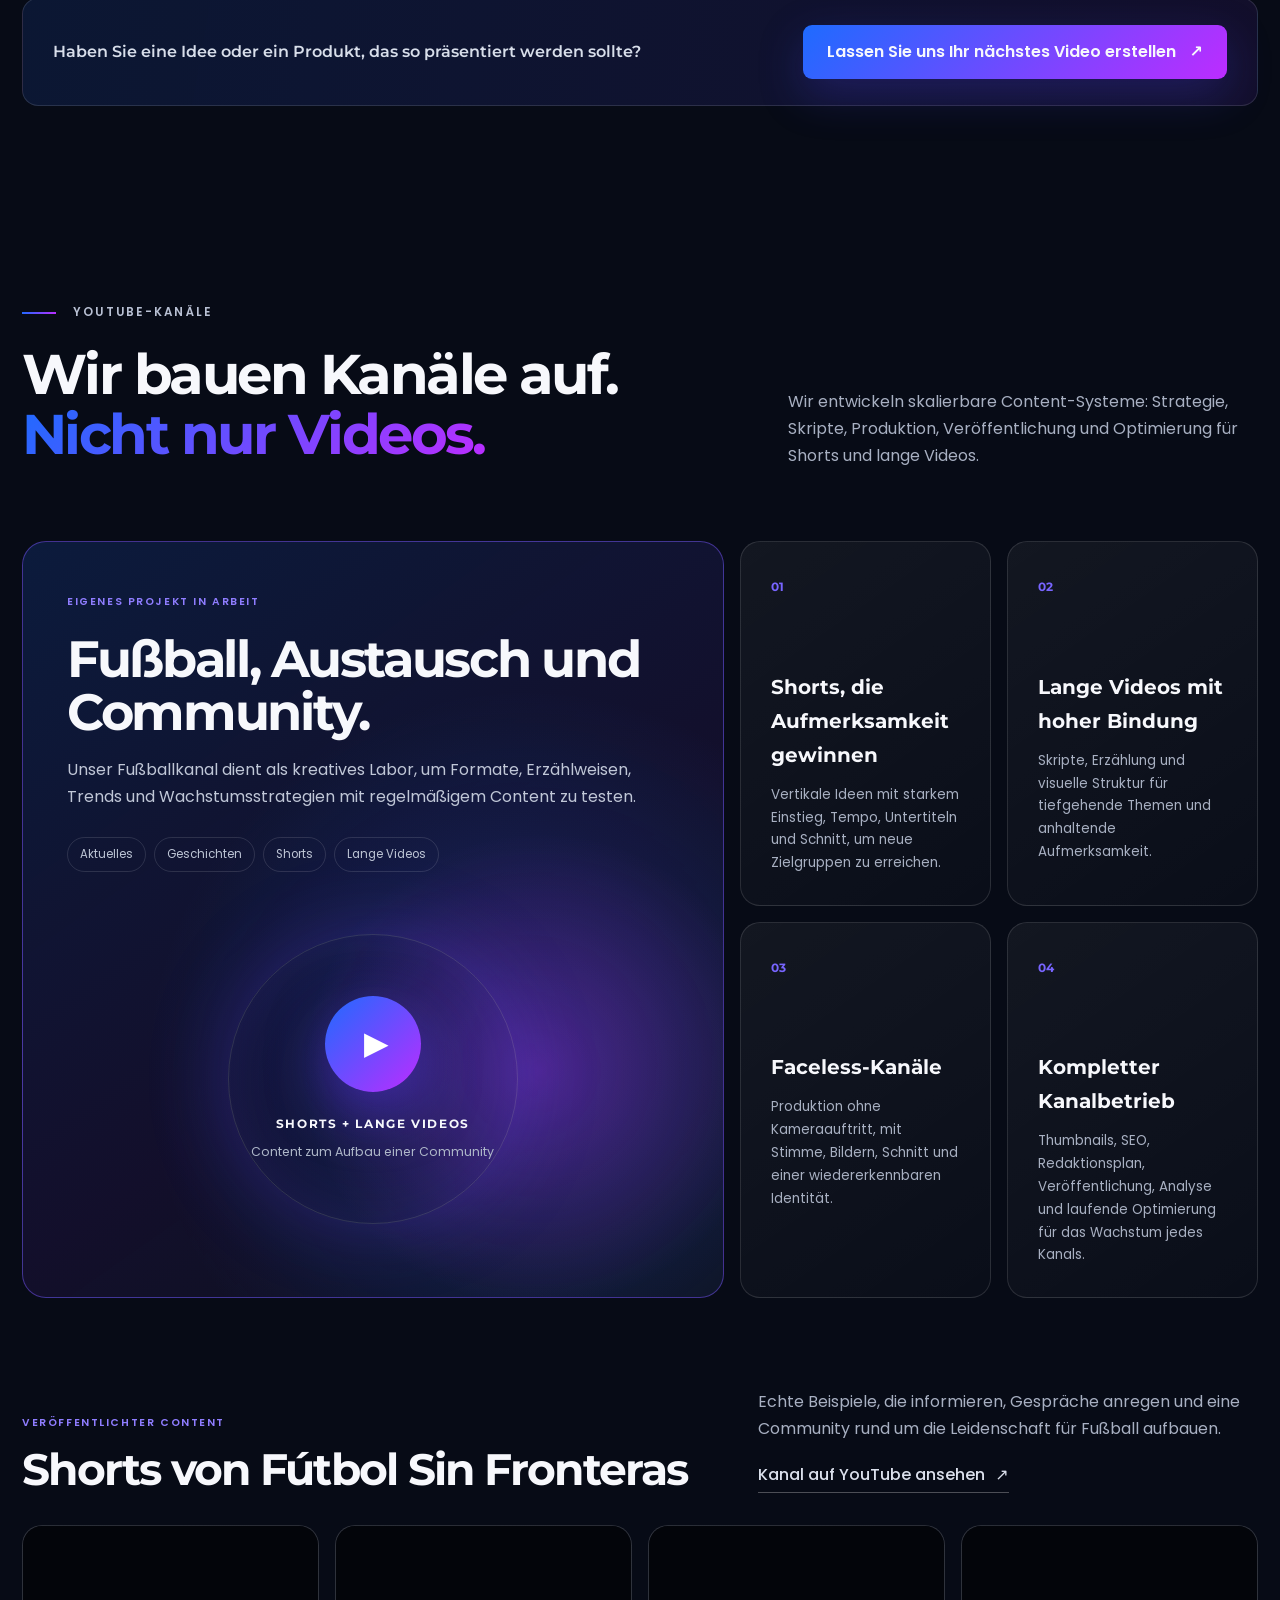
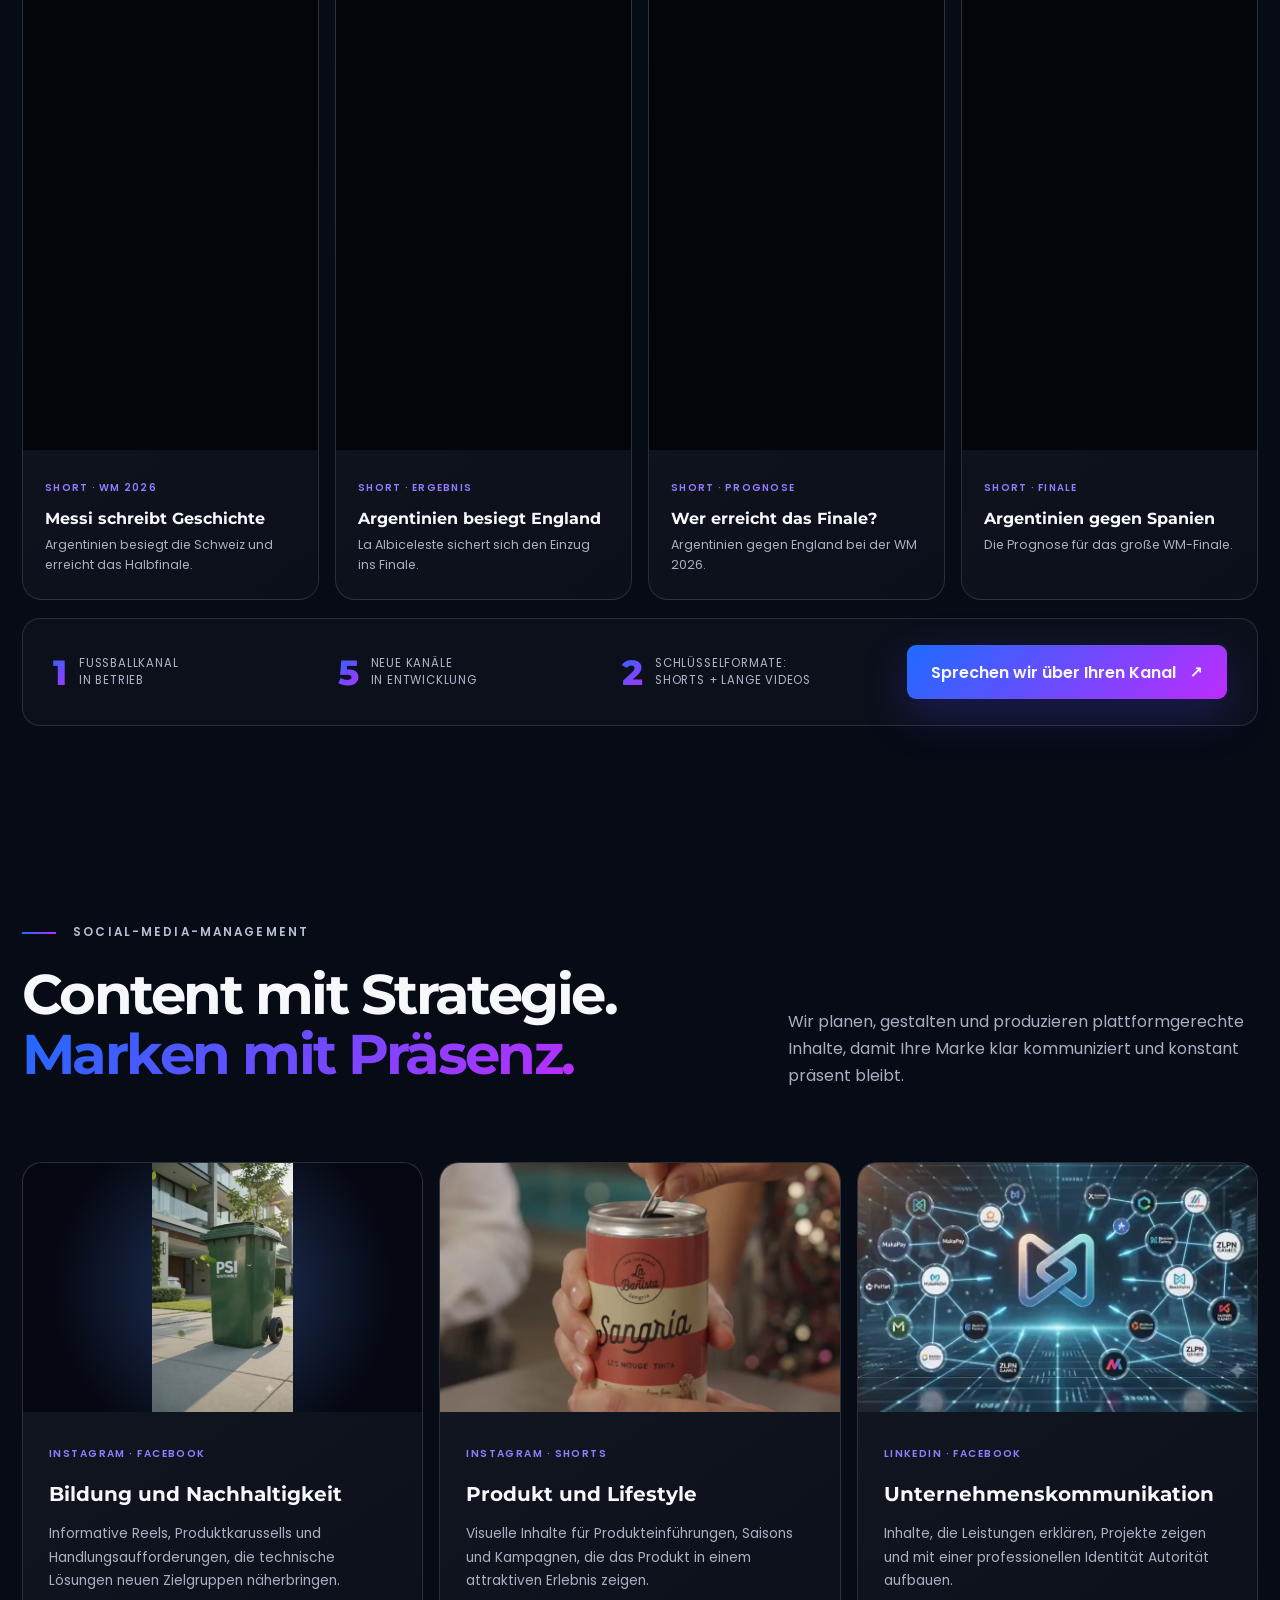
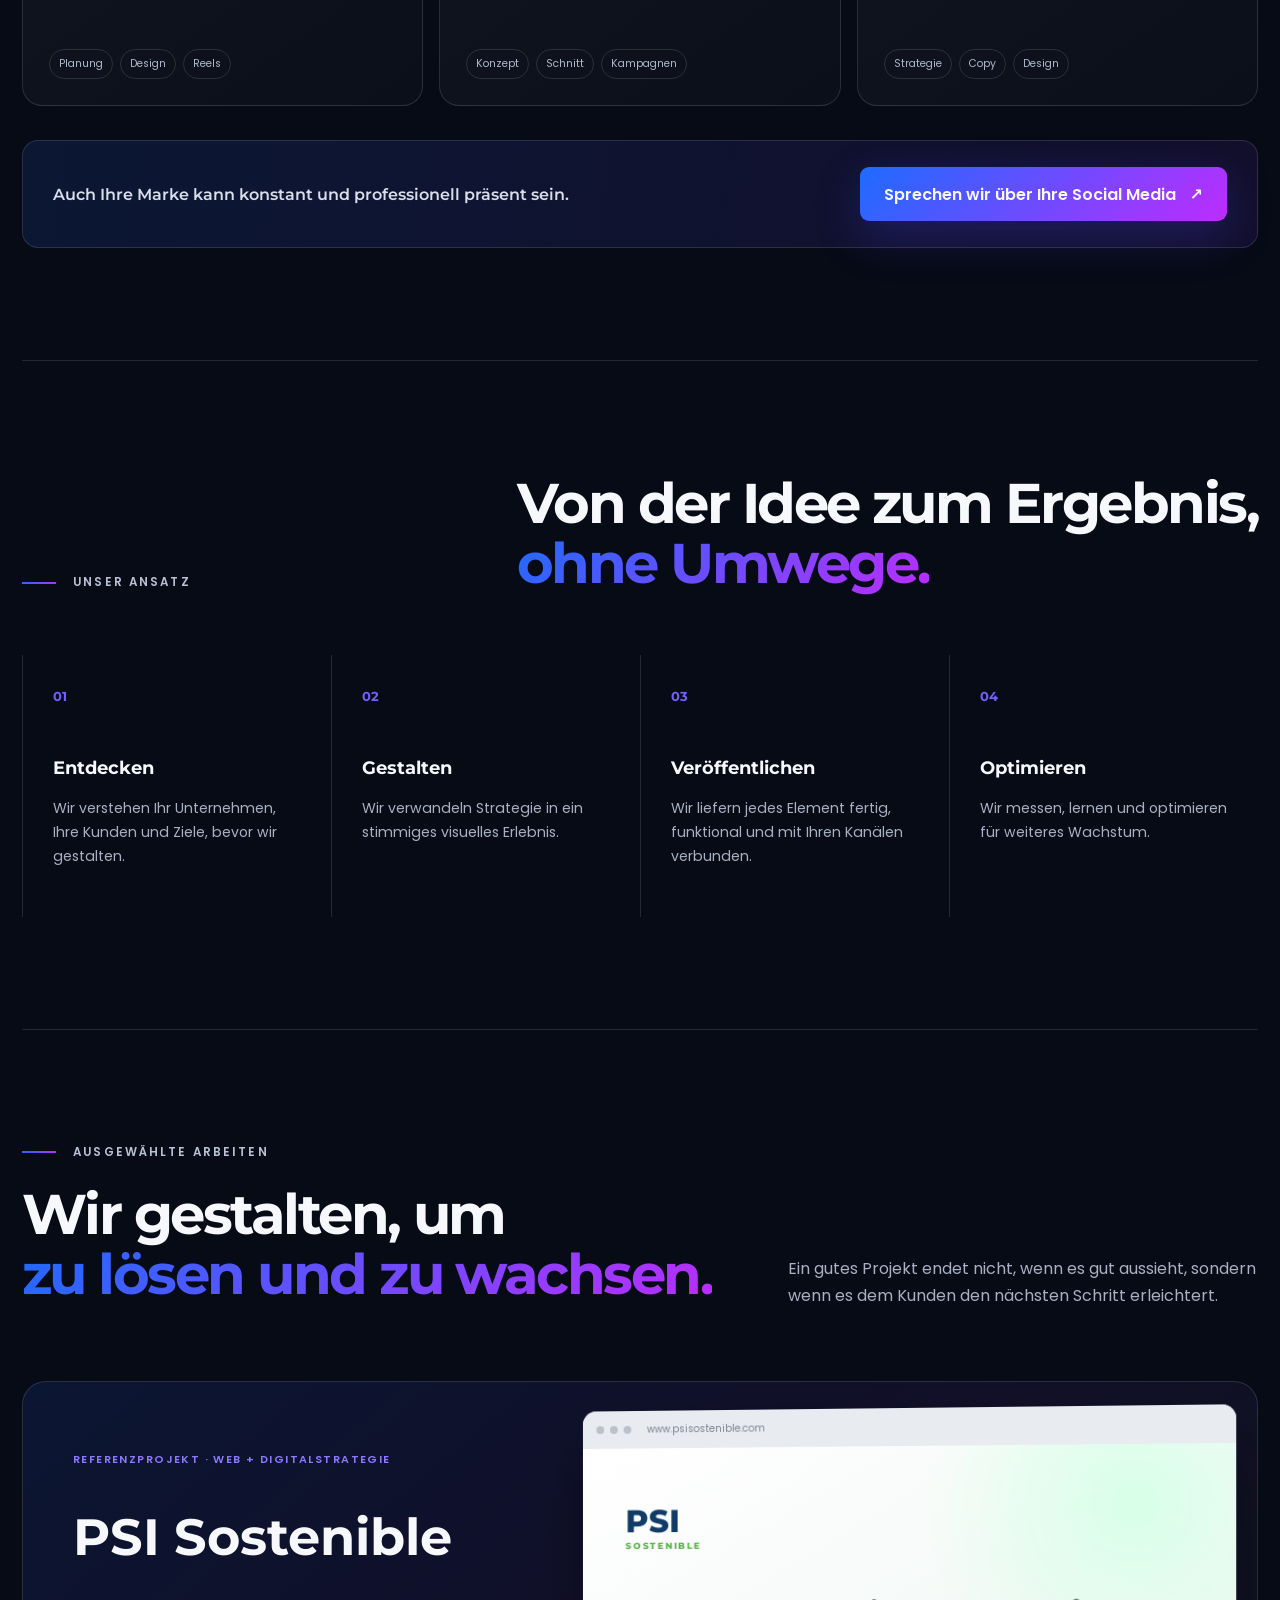
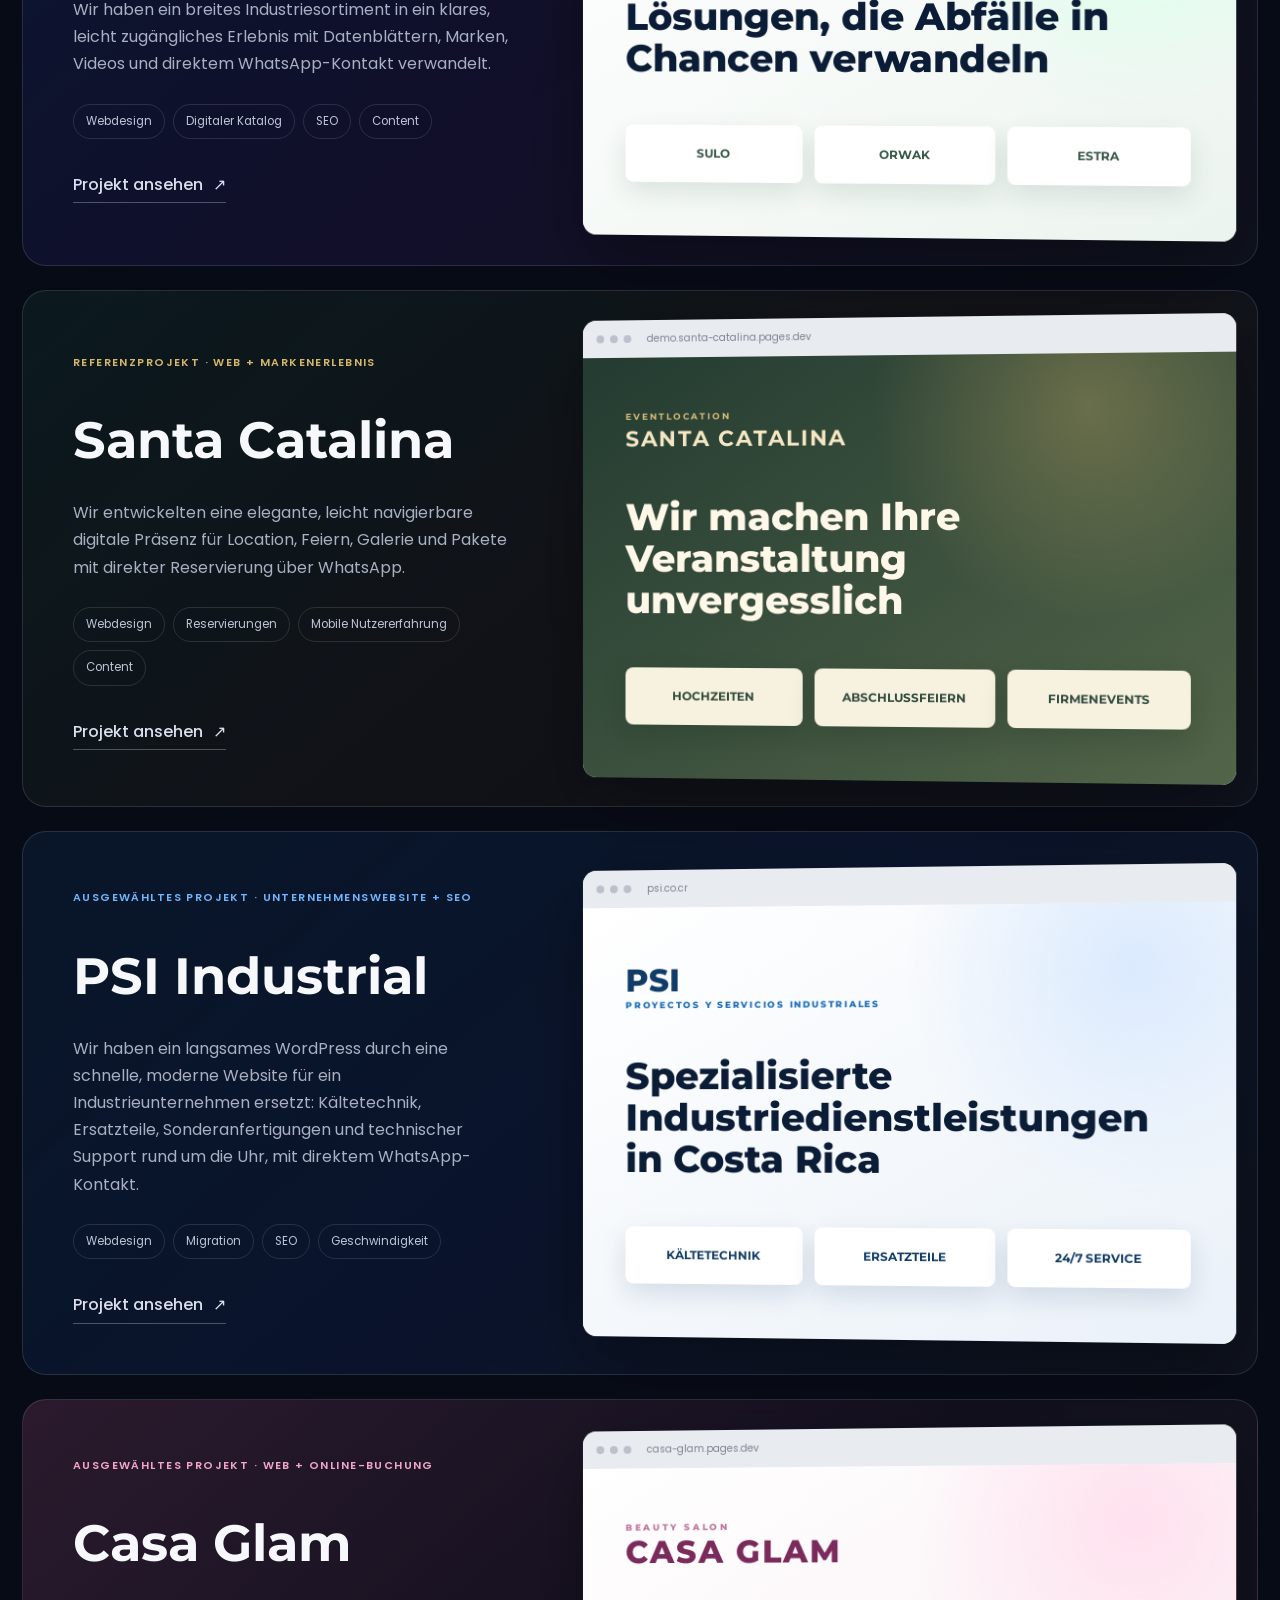
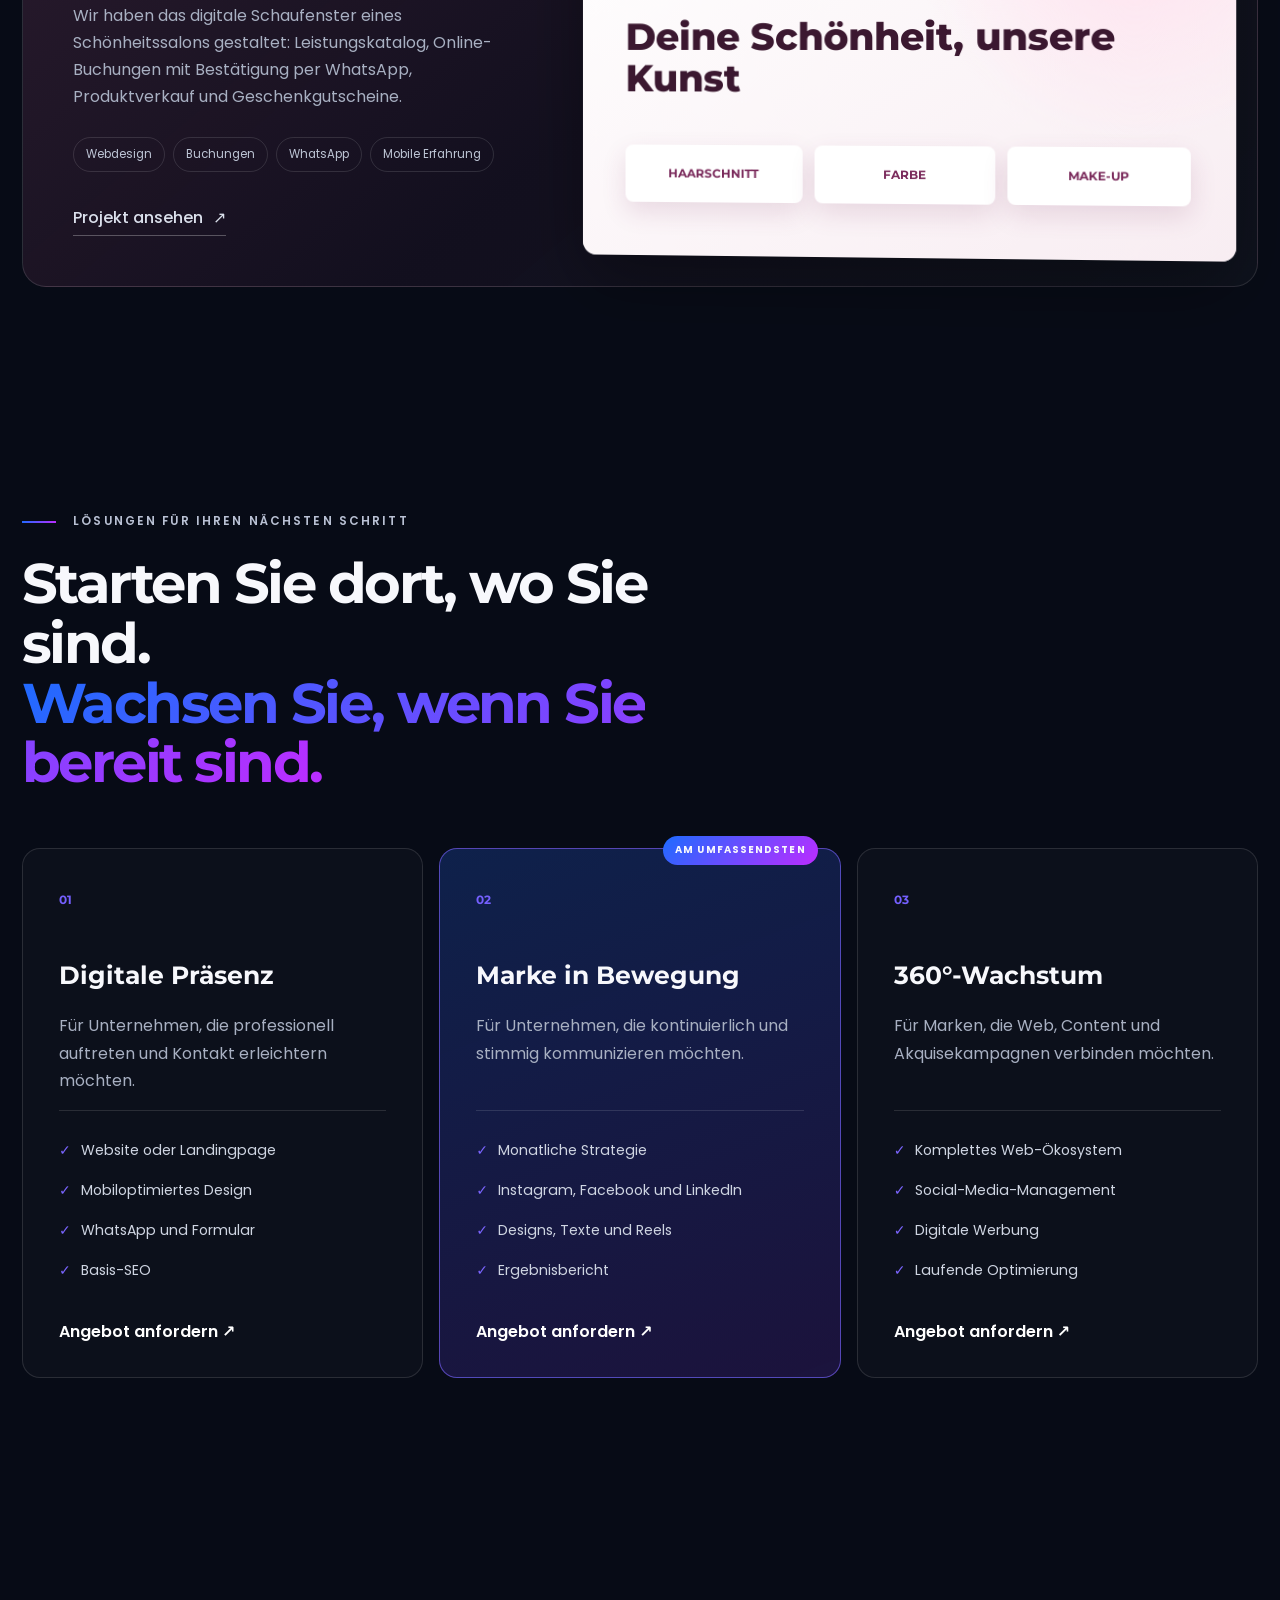
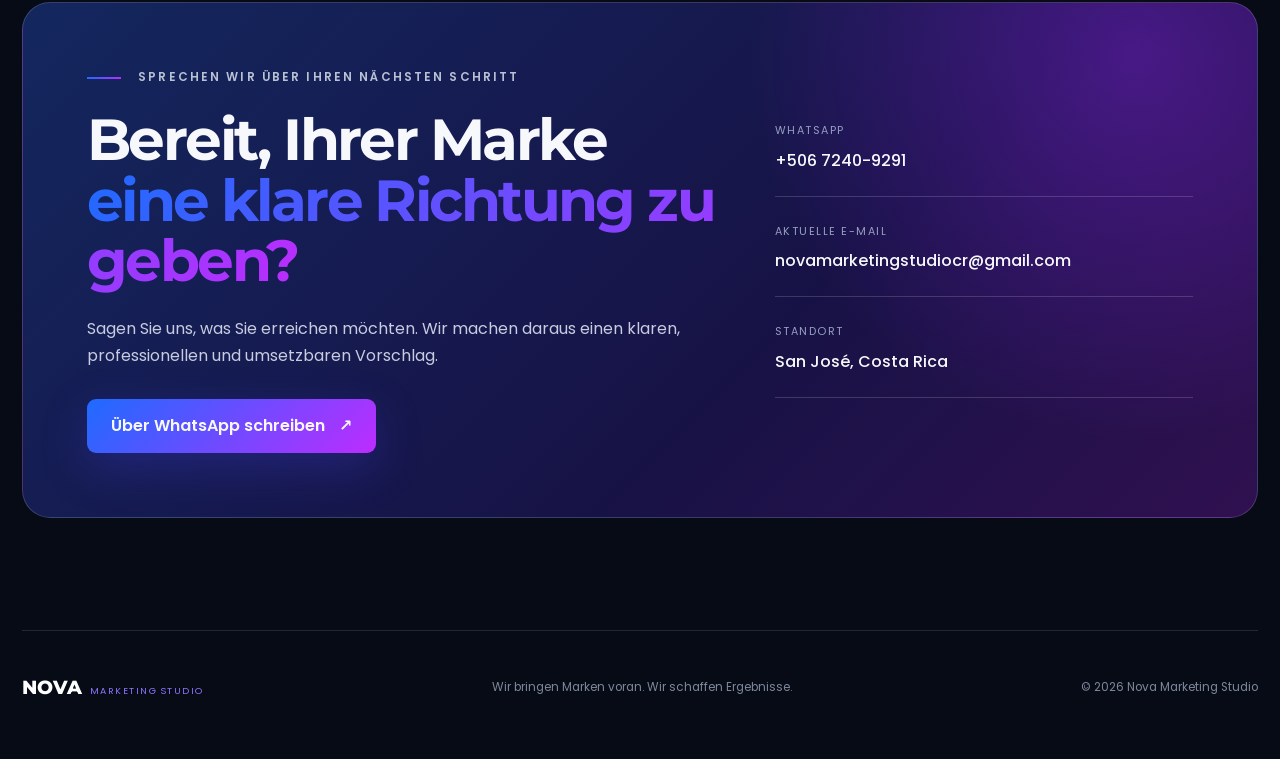
==== commit 53a80e7b: "Agrega video de bienes raíces creado con IA Co-Authored-By: Claude Opus 5.5 <noreply@anthropic.com> " ====
--- a/de/index.html
+++ b/de/index.html
@@ -267,6 +267,12 @@
           </video>
           <div class="showreel-copy"><small>KI · SAISONAL</small><h4>Halloween für PSI Sostenible</h4><p>Eine mit KI erstellte Figur, die die Marke auf humorvolle Weise mit der Saison verbindet.</p></div>
         </article>
+        <article class="showreel-card reveal delay-1">
+          <video controls muted playsinline preload="metadata" poster="../assets/posters/bienes-raices-ia.webp" aria-label="Immobilienvideo, mit KI erstellt">
+            <source src="../assets/videos/bienes-raices-ia.mp4" type="video/mp4">
+          </video>
+          <div class="showreel-copy"><small>IMMOBILIEN · KI</small><h4>Immobilien, die begeistern</h4><p>Ein mit KI erstellter visueller Rundgang, der eine Immobilie und ihre Umgebung zeigt.</p></div>
+        </article>
       </div>
       <div class="showreel-cta reveal">
         <p>Haben Sie eine Idee oder ein Produkt, das so präsentiert werden sollte?</p>
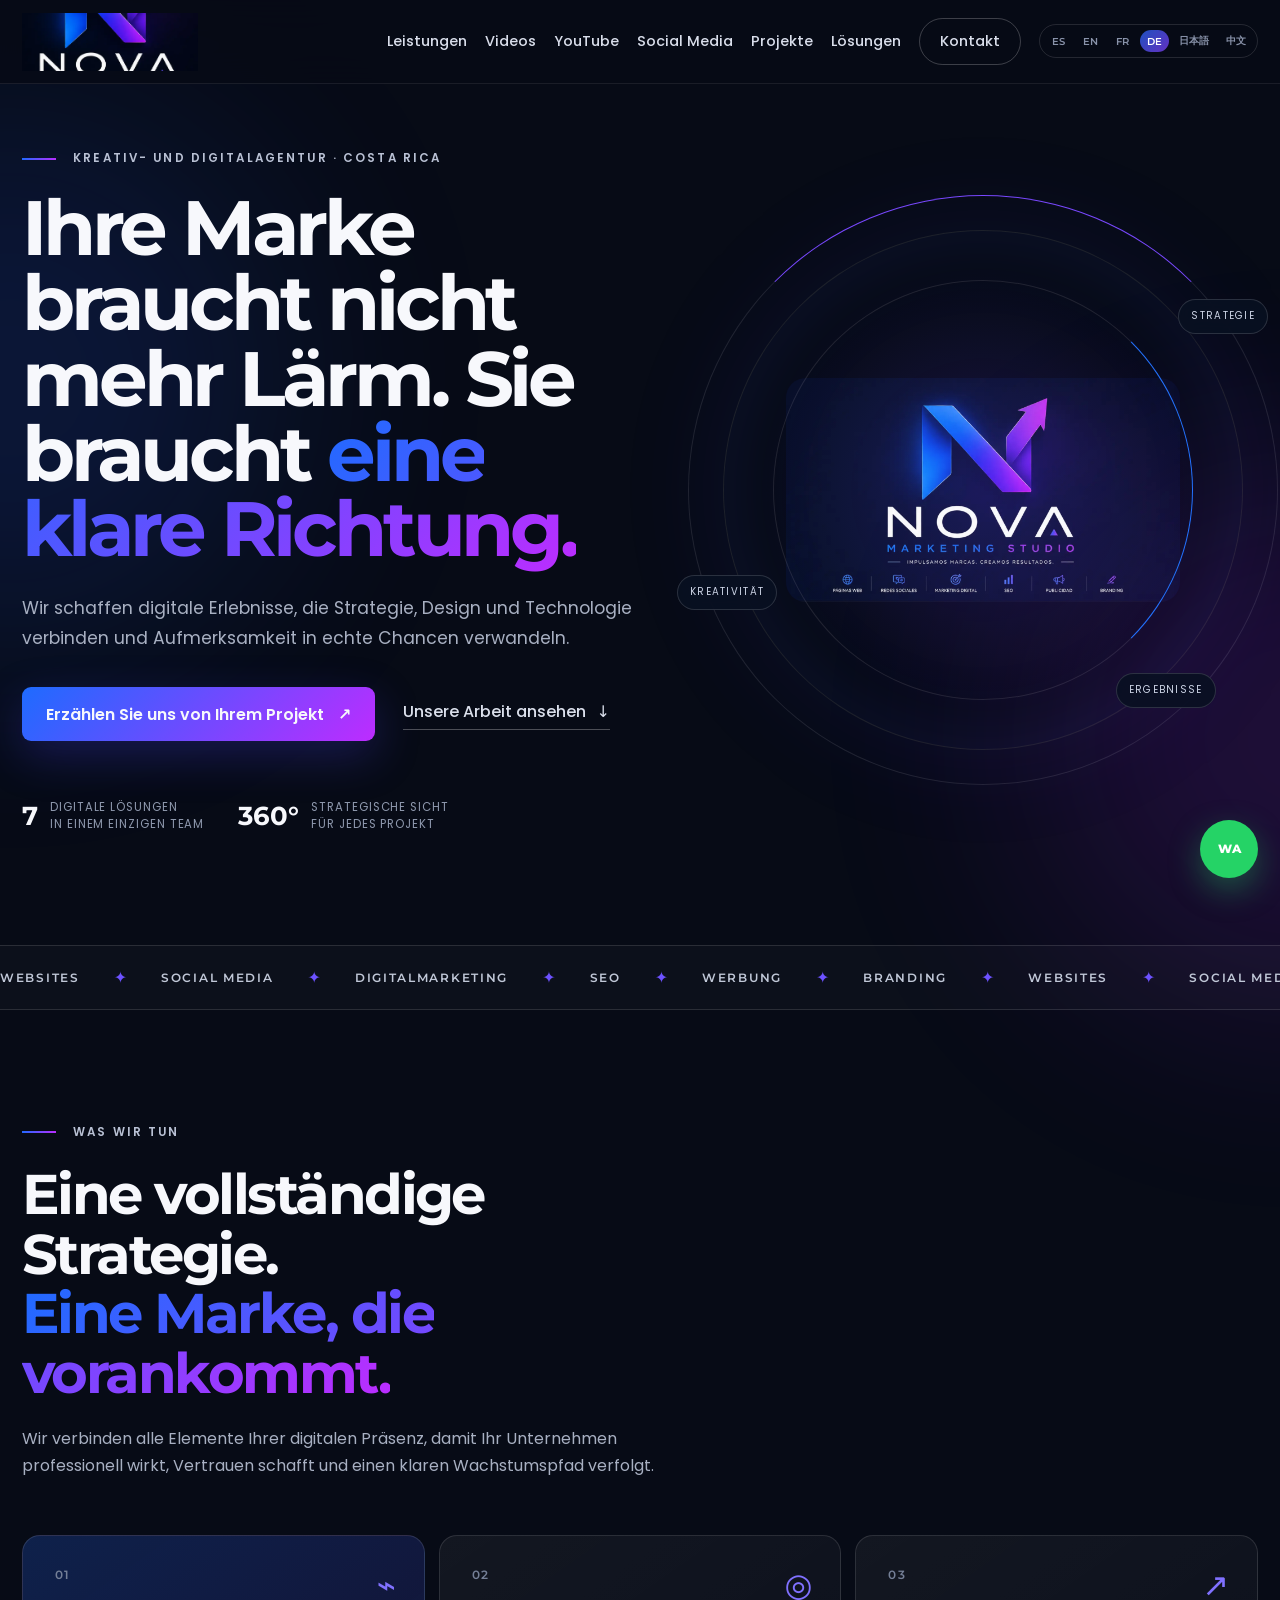
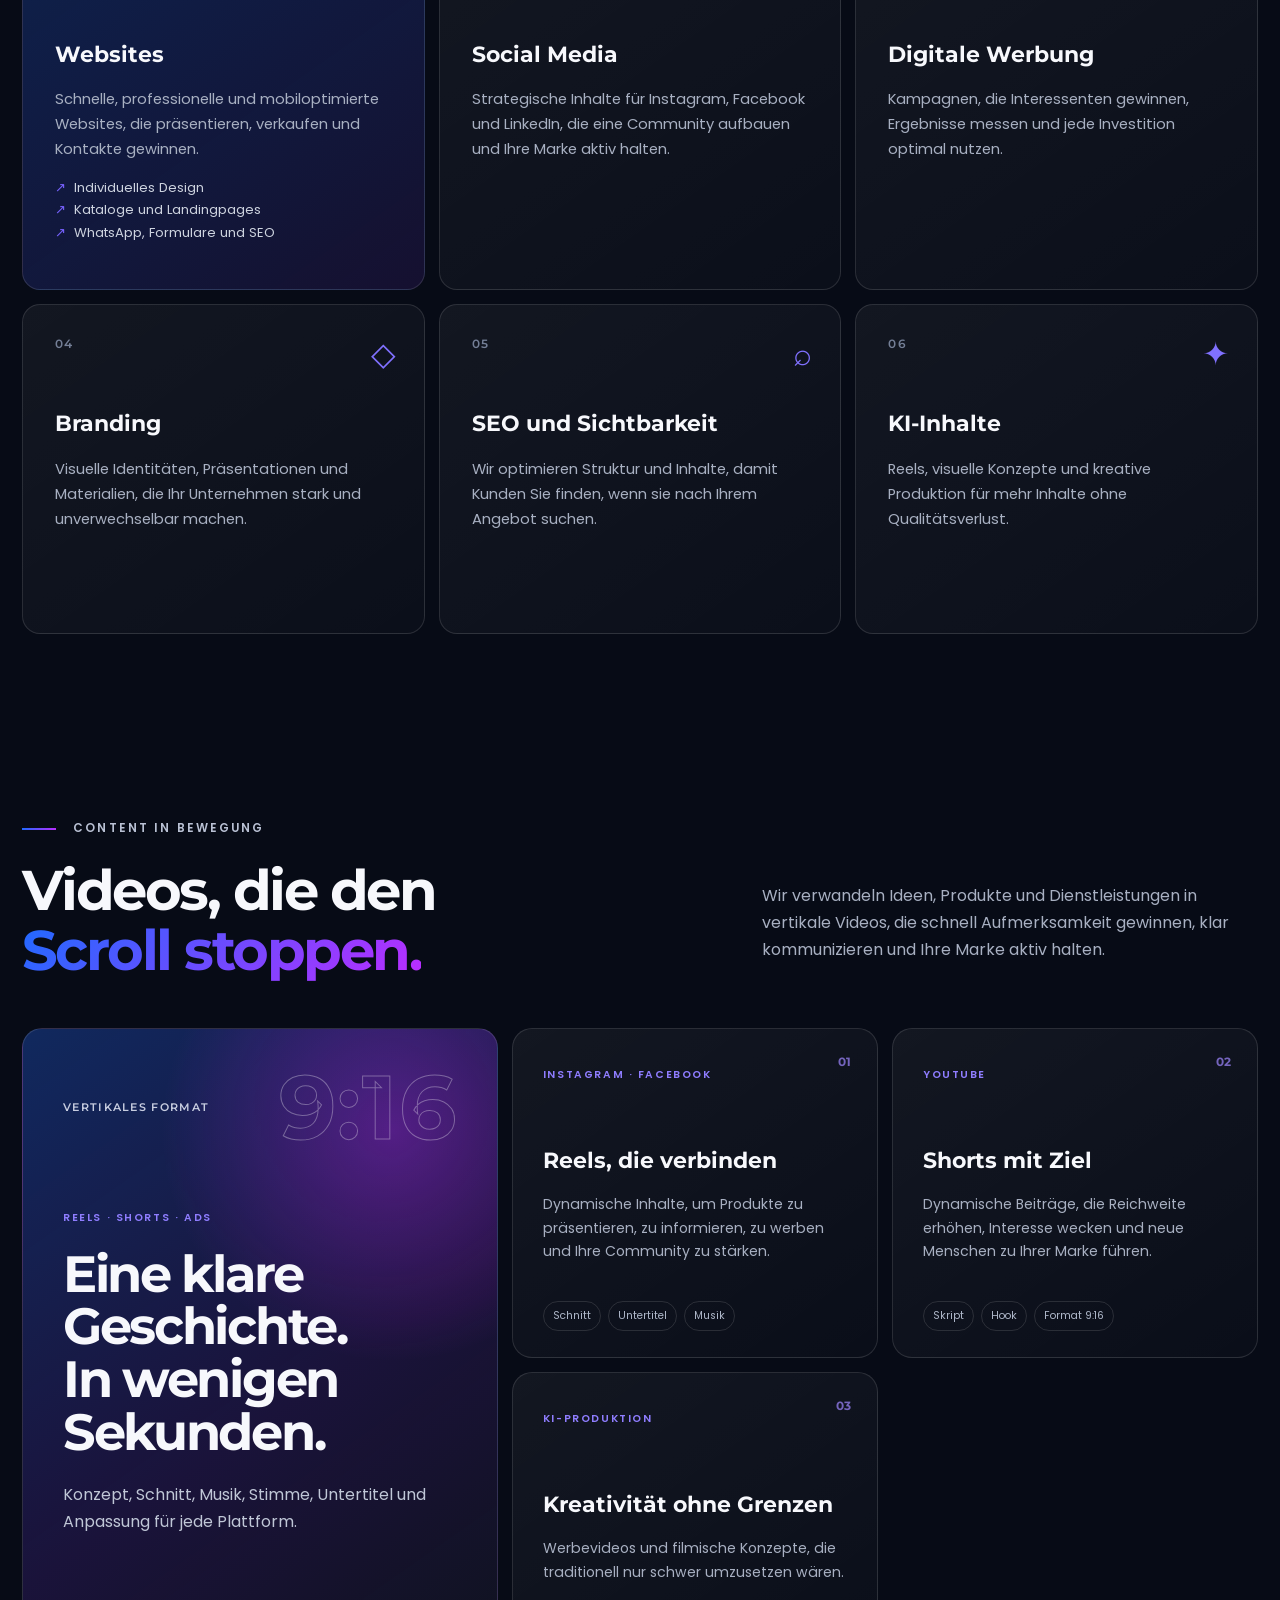
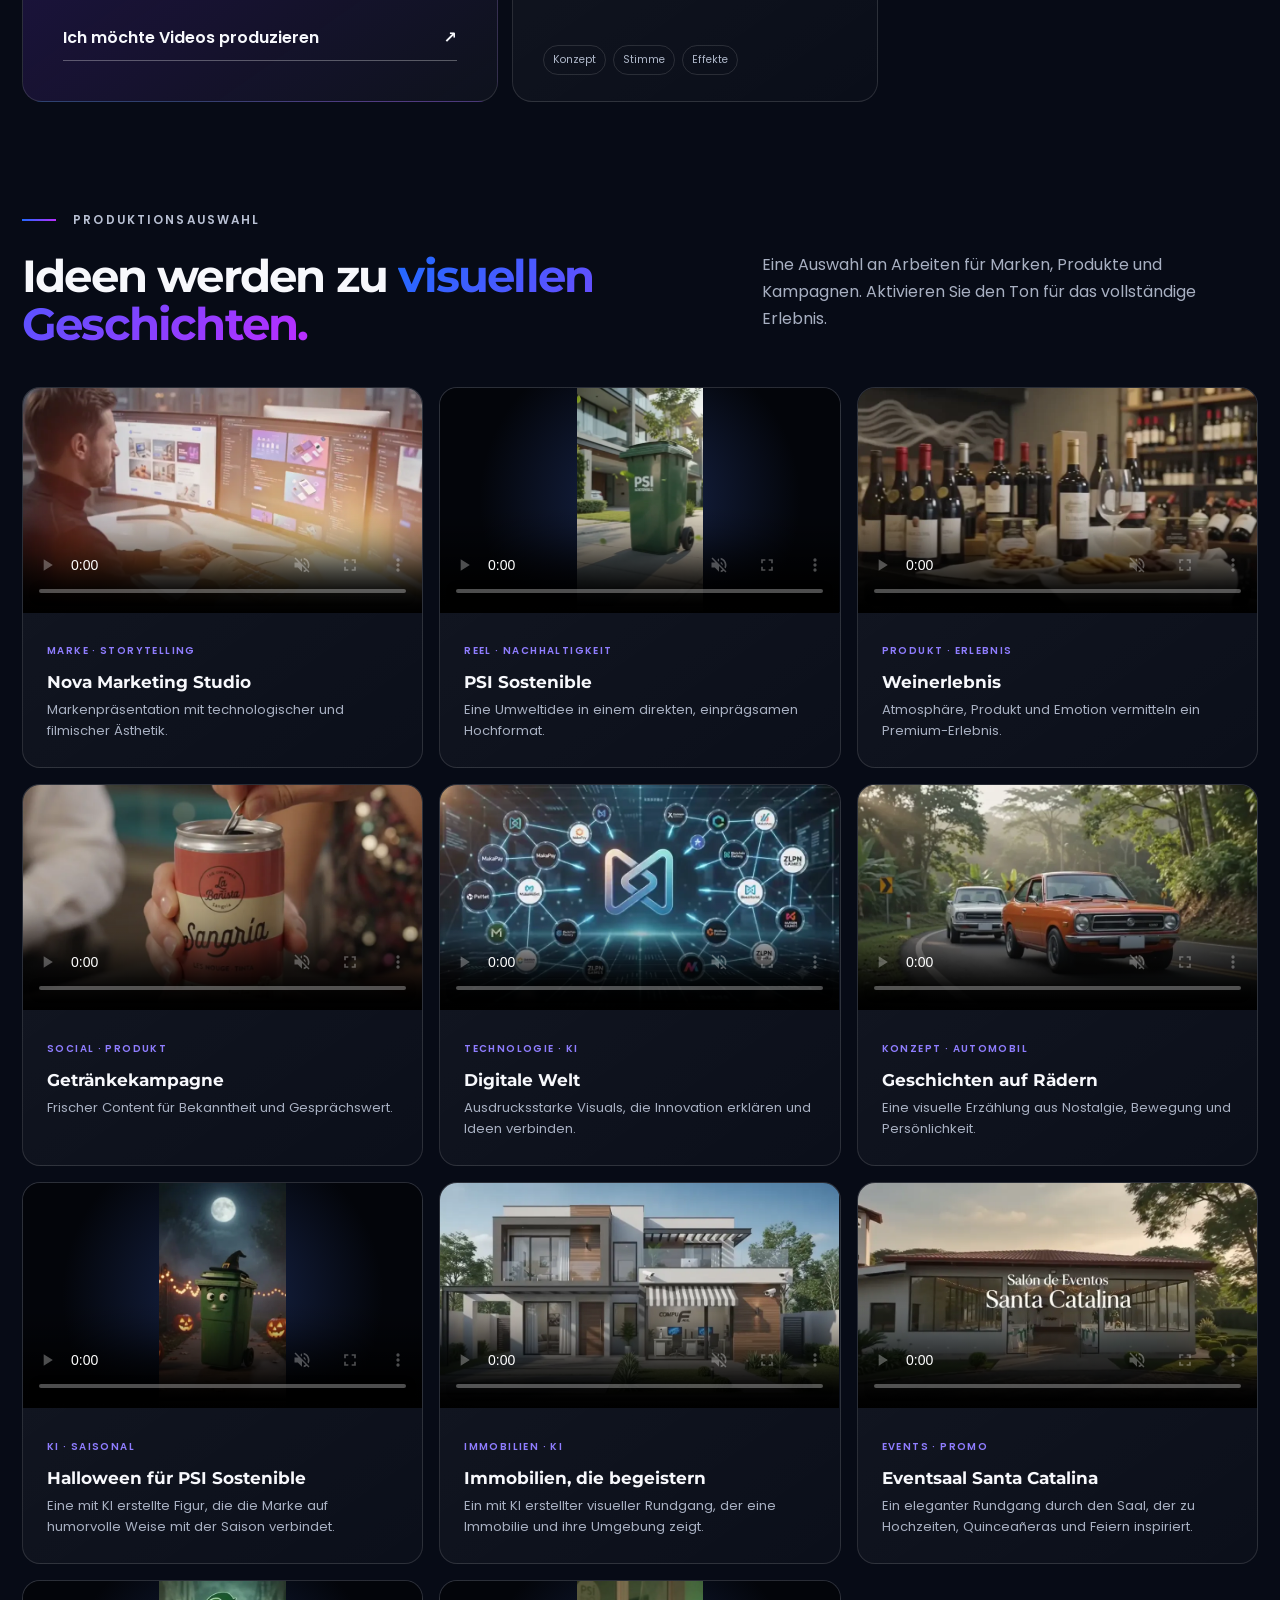
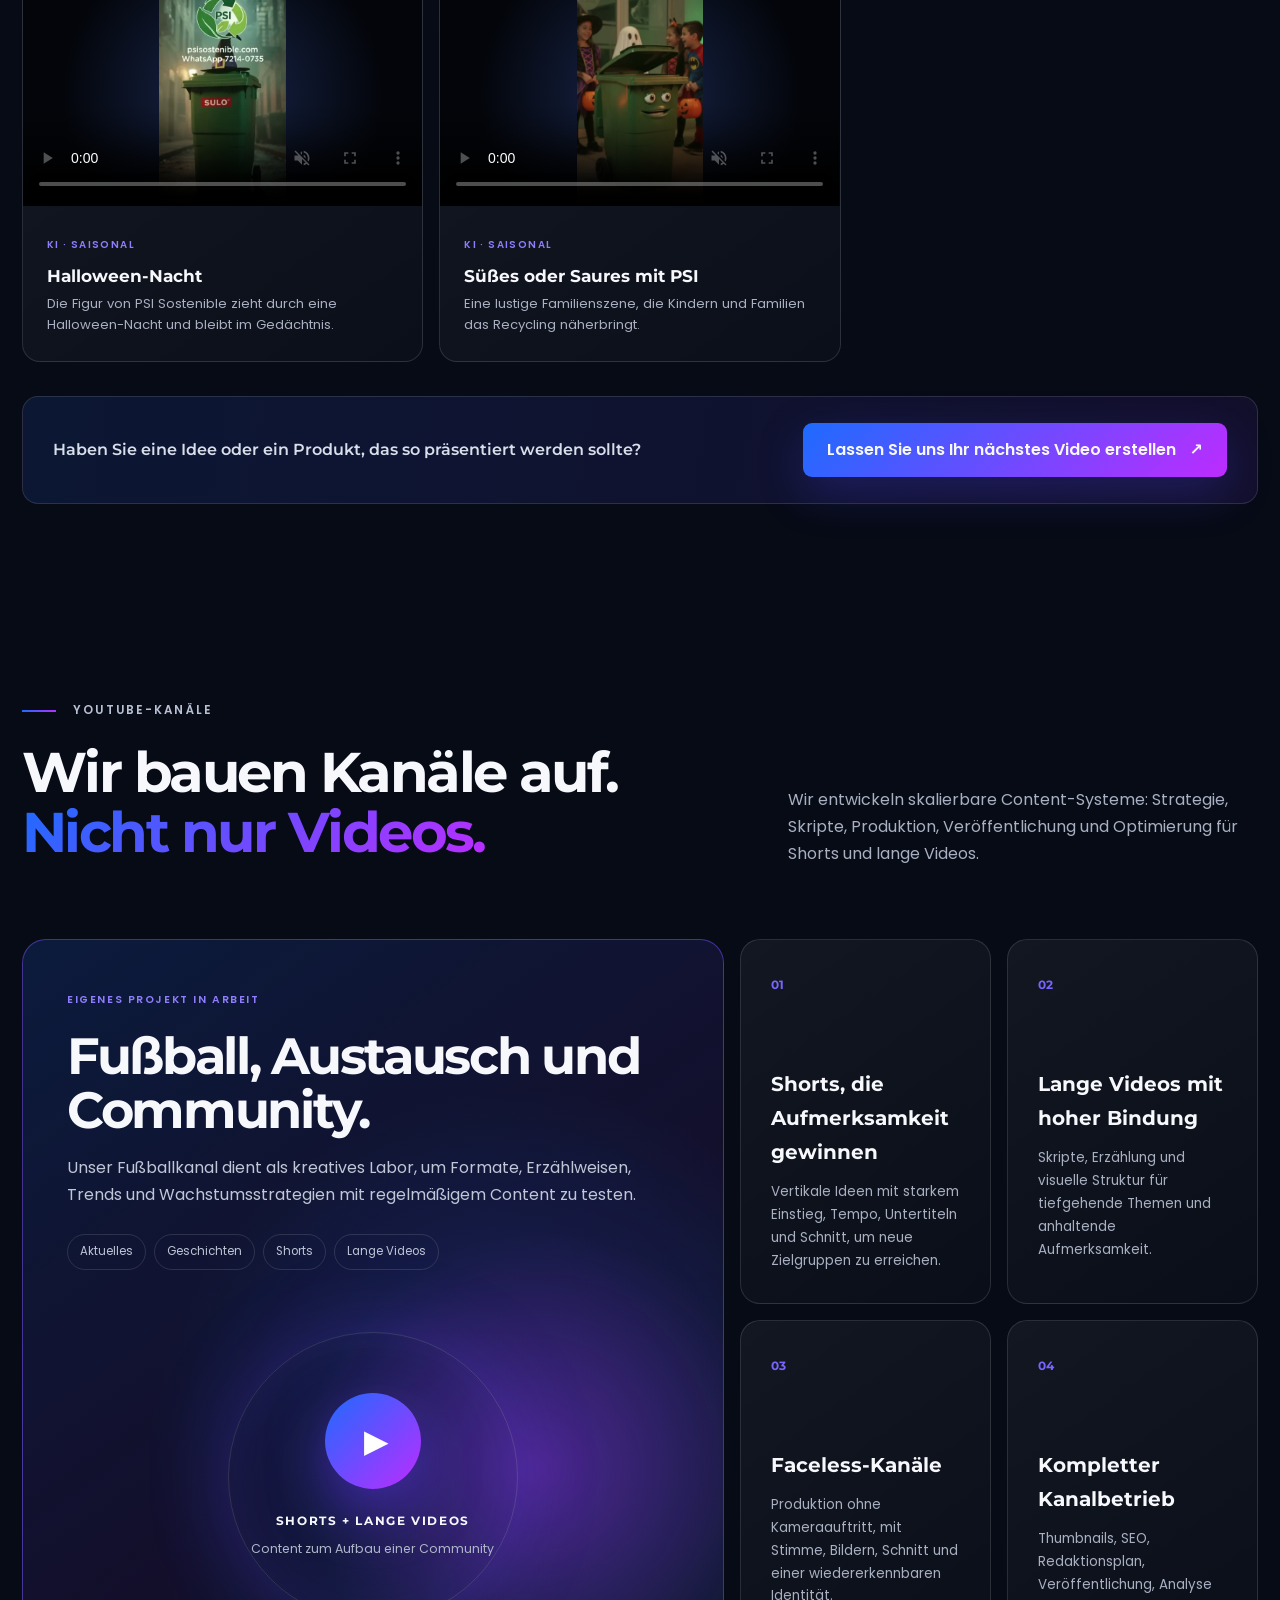
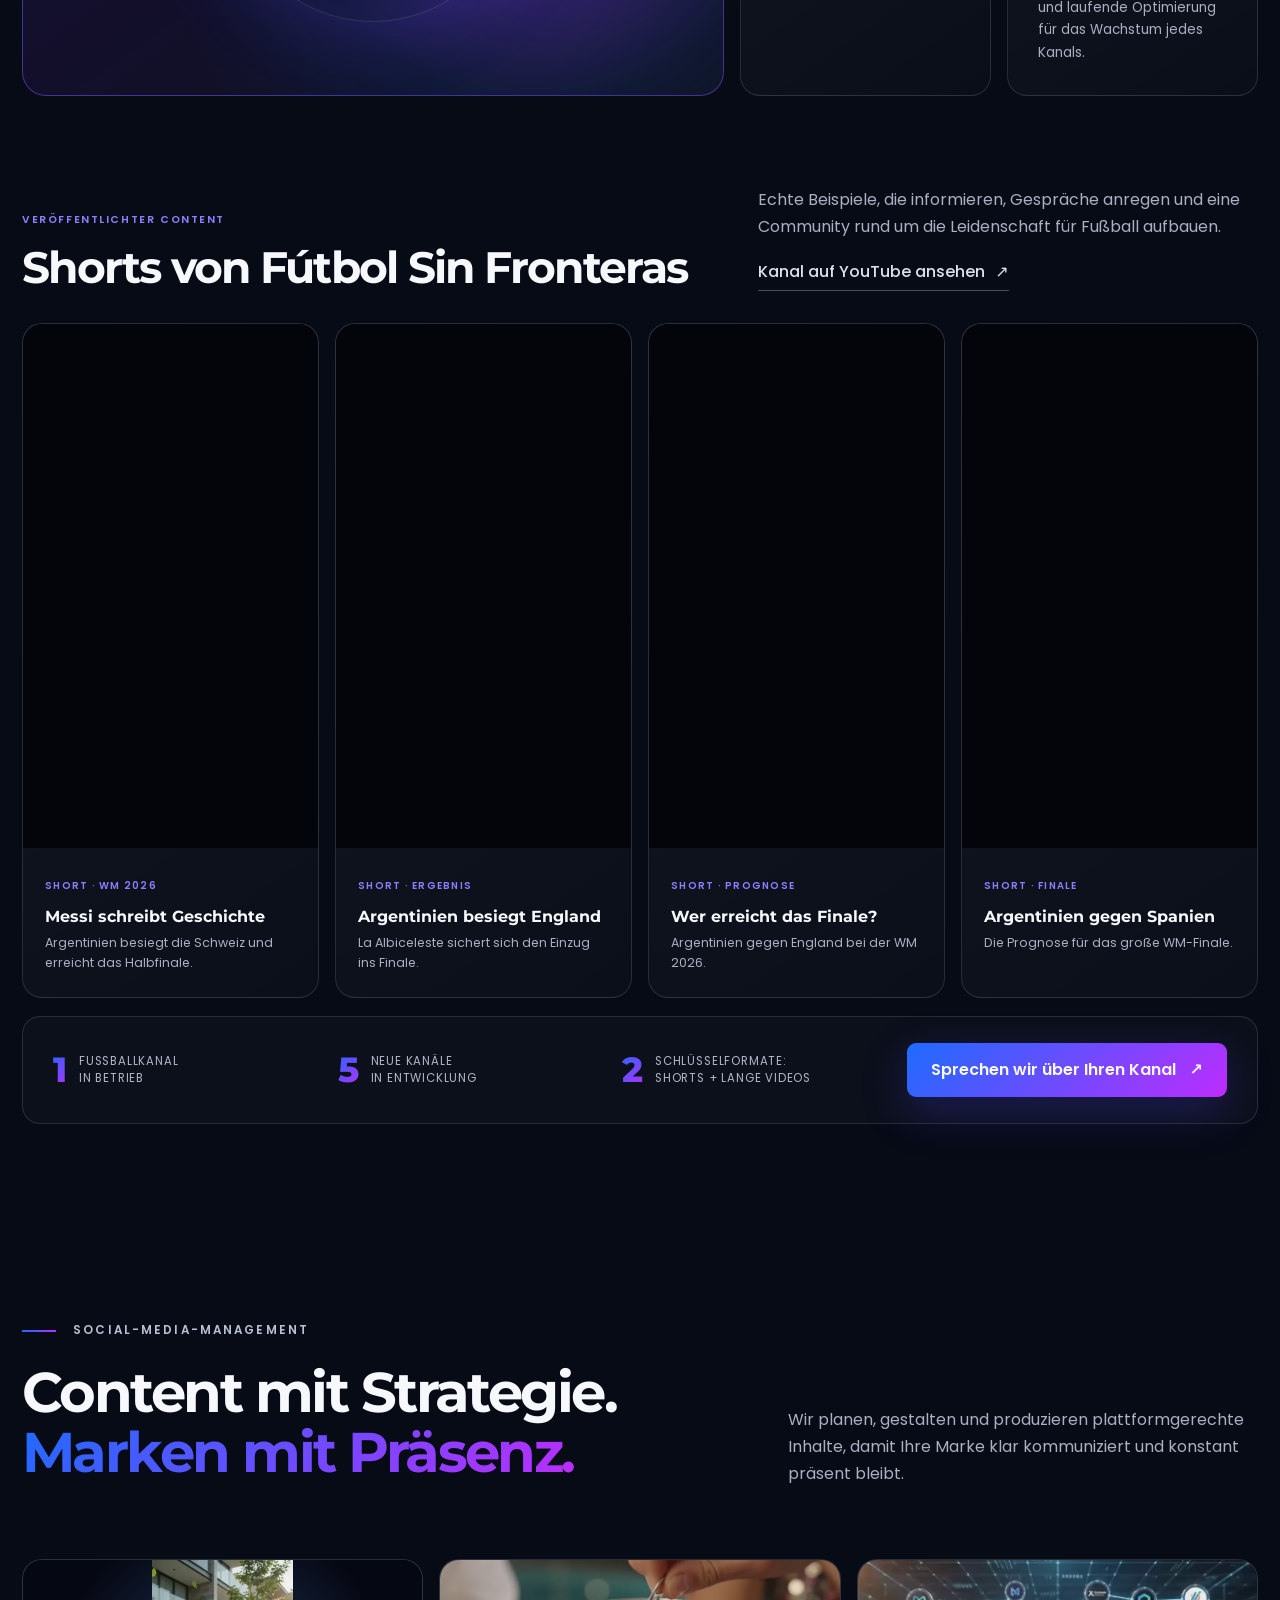
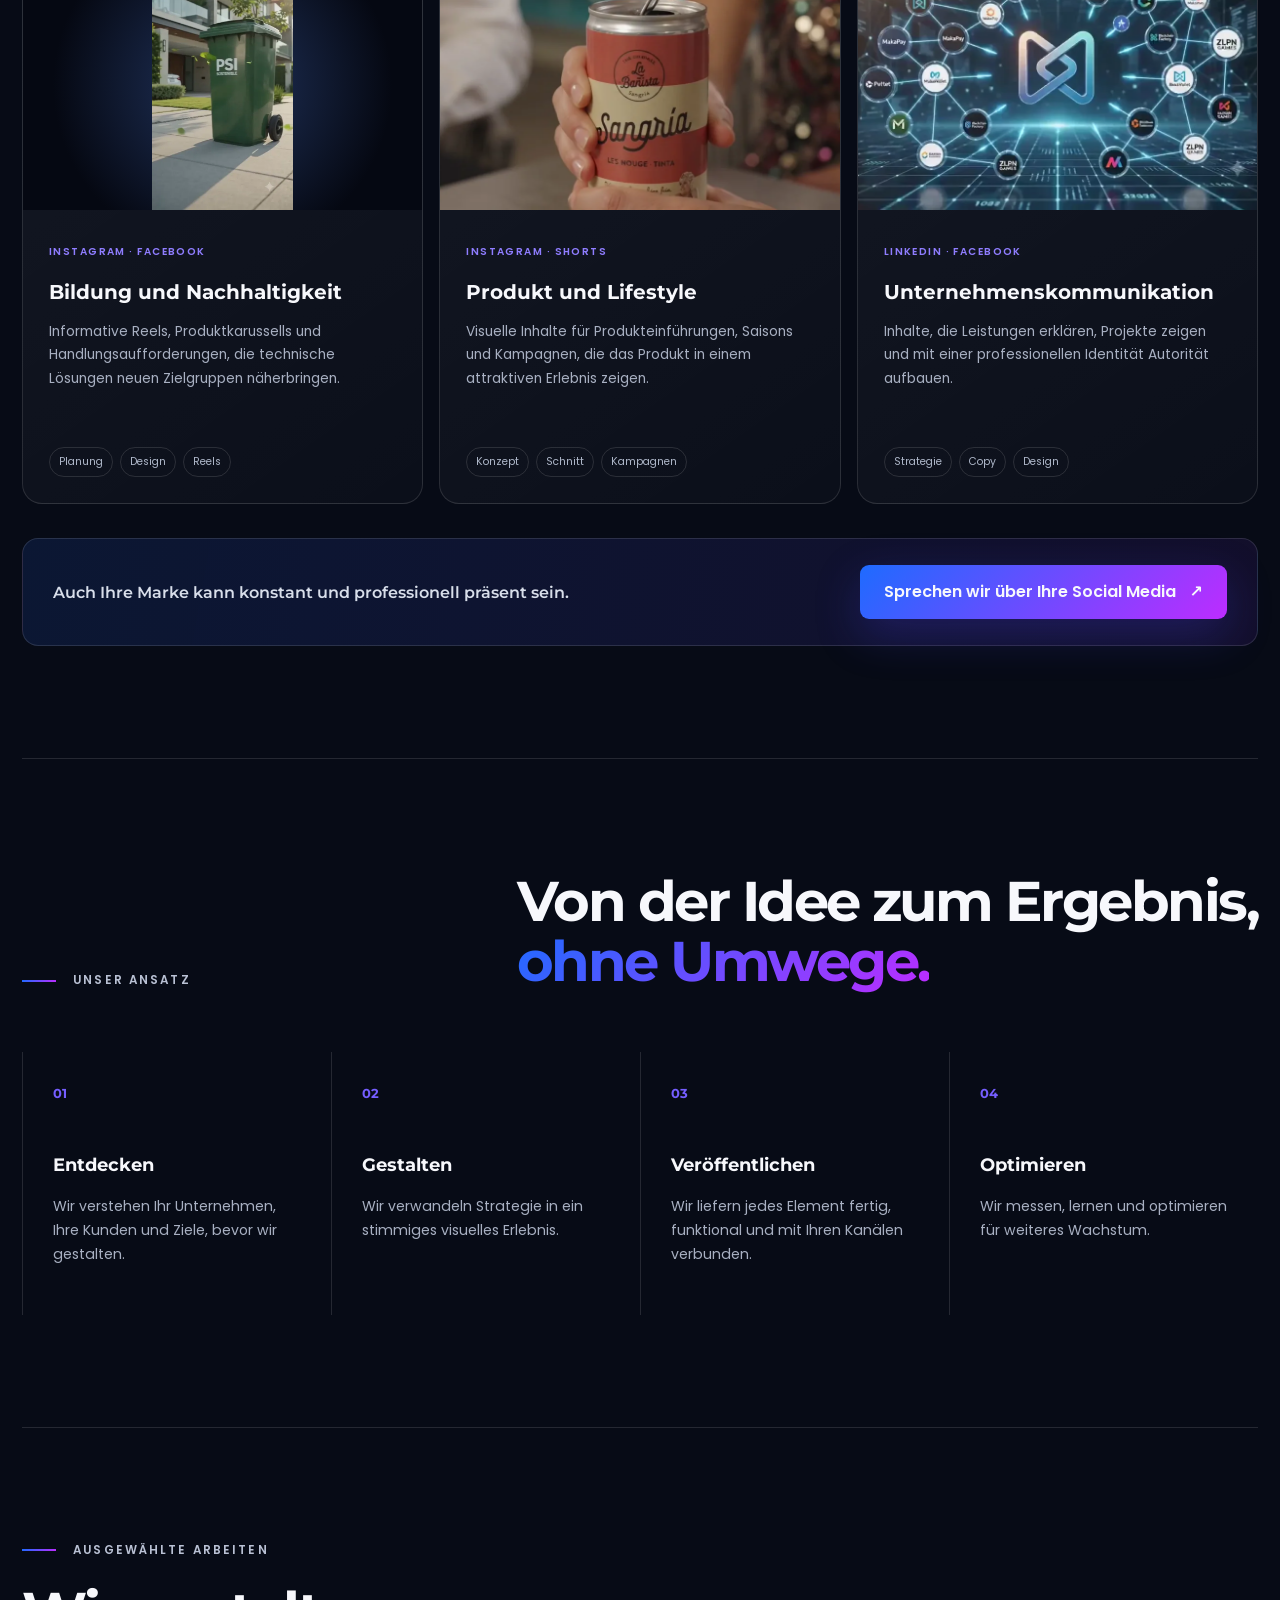
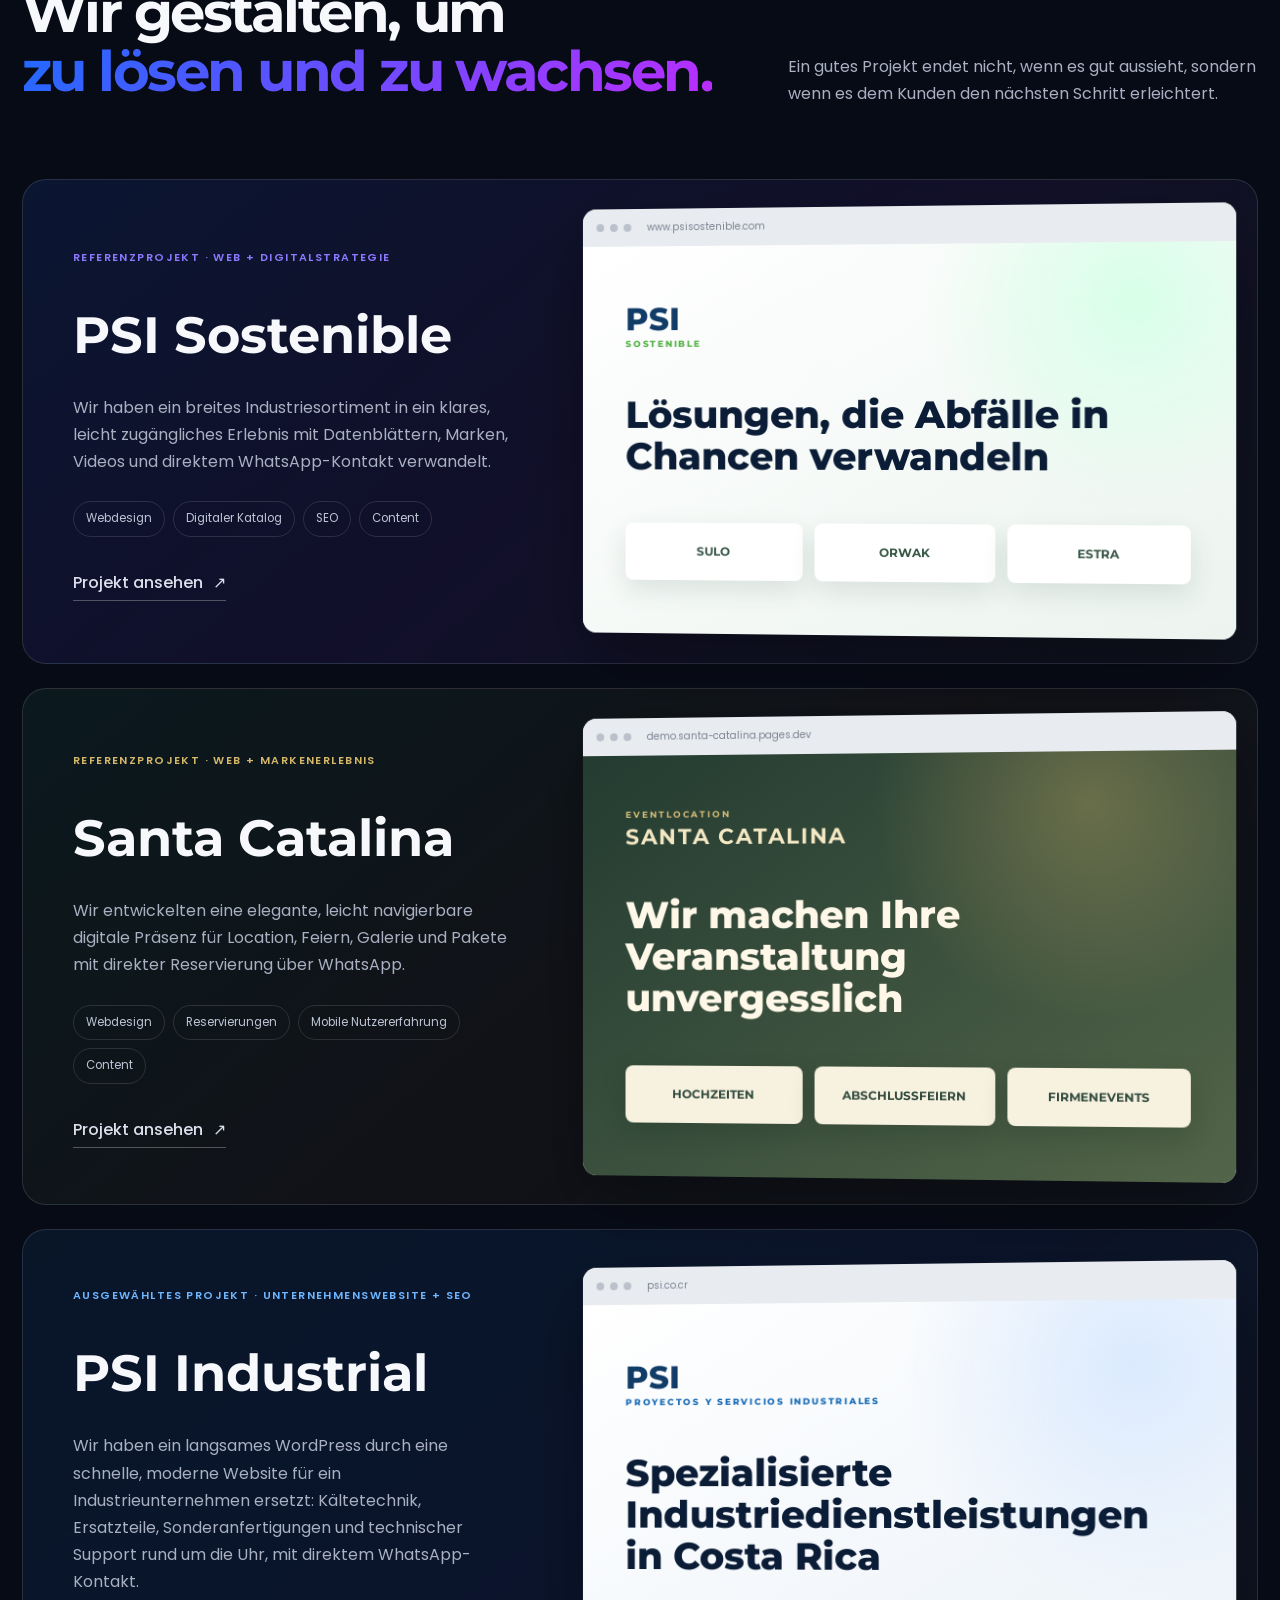
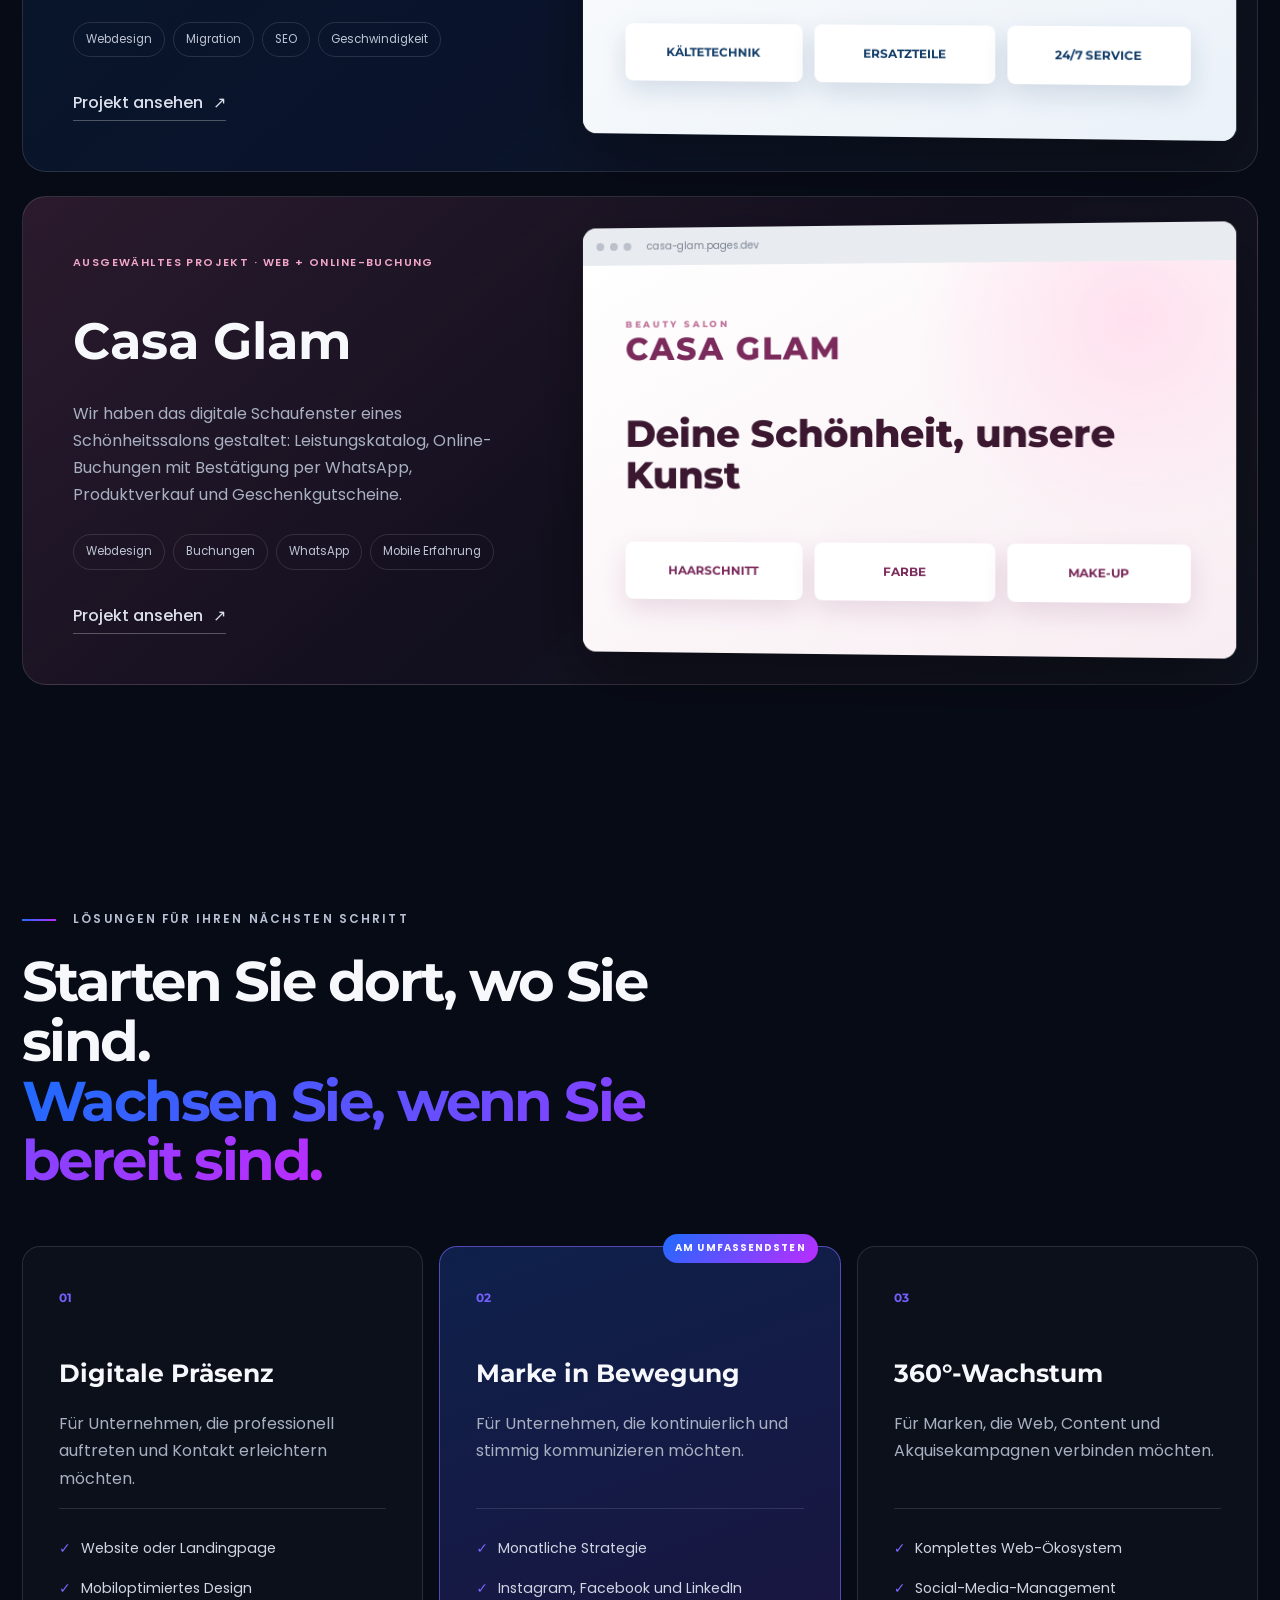
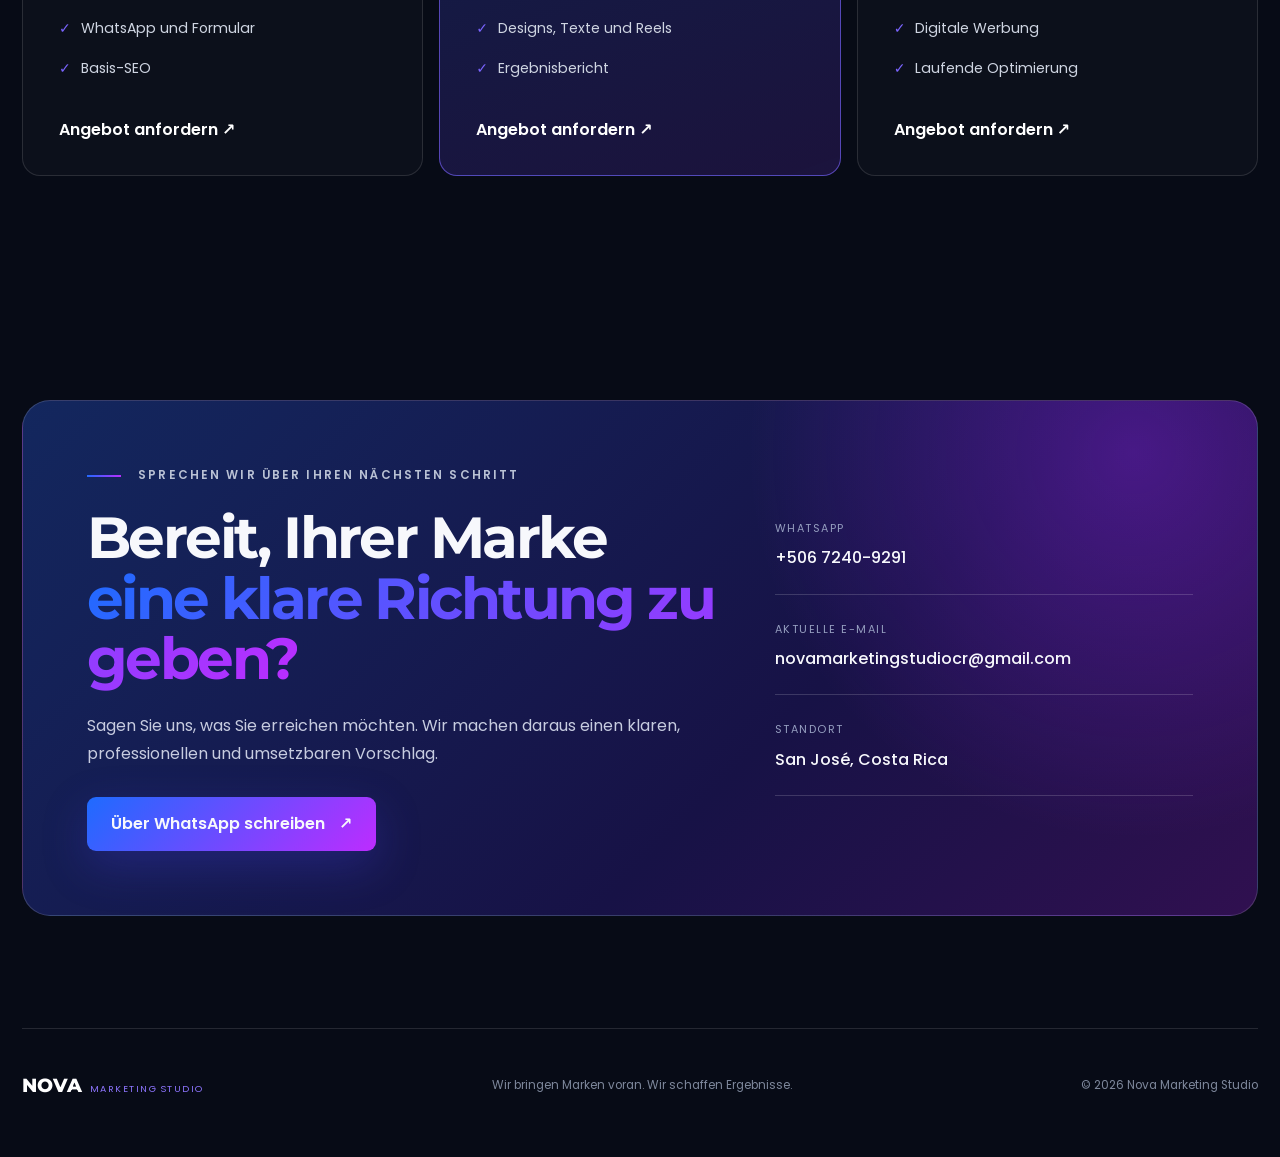
==== commit 9539f32b: "Agrega videos de Santa Catalina y dos de Halloween de PSI Sostenible Co-Authored-By: Claude Opus 5.5" ====
--- a/de/index.html
+++ b/de/index.html
@@ -273,6 +273,24 @@
           </video>
           <div class="showreel-copy"><small>IMMOBILIEN · KI</small><h4>Immobilien, die begeistern</h4><p>Ein mit KI erstellter visueller Rundgang, der eine Immobilie und ihre Umgebung zeigt.</p></div>
         </article>
+        <article class="showreel-card reveal">
+          <video controls muted playsinline preload="metadata" poster="../assets/posters/santa-catalina-eventos.webp" aria-label="Werbevideo für den Eventsaal Santa Catalina">
+            <source src="../assets/videos/santa-catalina-eventos.mp4" type="video/mp4">
+          </video>
+          <div class="showreel-copy"><small>EVENTS · PROMO</small><h4>Eventsaal Santa Catalina</h4><p>Ein eleganter Rundgang durch den Saal, der zu Hochzeiten, Quinceañeras und Feiern inspiriert.</p></div>
+        </article>
+        <article class="showreel-card vertical reveal delay-1">
+          <video controls muted playsinline preload="metadata" poster="../assets/posters/halloween-psi-calle.webp" aria-label="Nächtliches Halloween-Video für PSI Sostenible">
+            <source src="../assets/videos/halloween-psi-calle.mp4" type="video/mp4">
+          </video>
+          <div class="showreel-copy"><small>KI · SAISONAL</small><h4>Halloween-Nacht</h4><p>Die Figur von PSI Sostenible zieht durch eine Halloween-Nacht und bleibt im Gedächtnis.</p></div>
+        </article>
+        <article class="showreel-card vertical reveal delay-2">
+          <video controls muted playsinline preload="metadata" poster="../assets/posters/halloween-psi-ninos.webp" aria-label="Halloween-Video mit Kindern für PSI Sostenible">
+            <source src="../assets/videos/halloween-psi-ninos.mp4" type="video/mp4">
+          </video>
+          <div class="showreel-copy"><small>KI · SAISONAL</small><h4>Süßes oder Saures mit PSI</h4><p>Eine lustige Familienszene, die Kindern und Familien das Recycling näherbringt.</p></div>
+        </article>
       </div>
       <div class="showreel-cta reveal">
         <p>Haben Sie eine Idee oder ein Produkt, das so präsentiert werden sollte?</p>
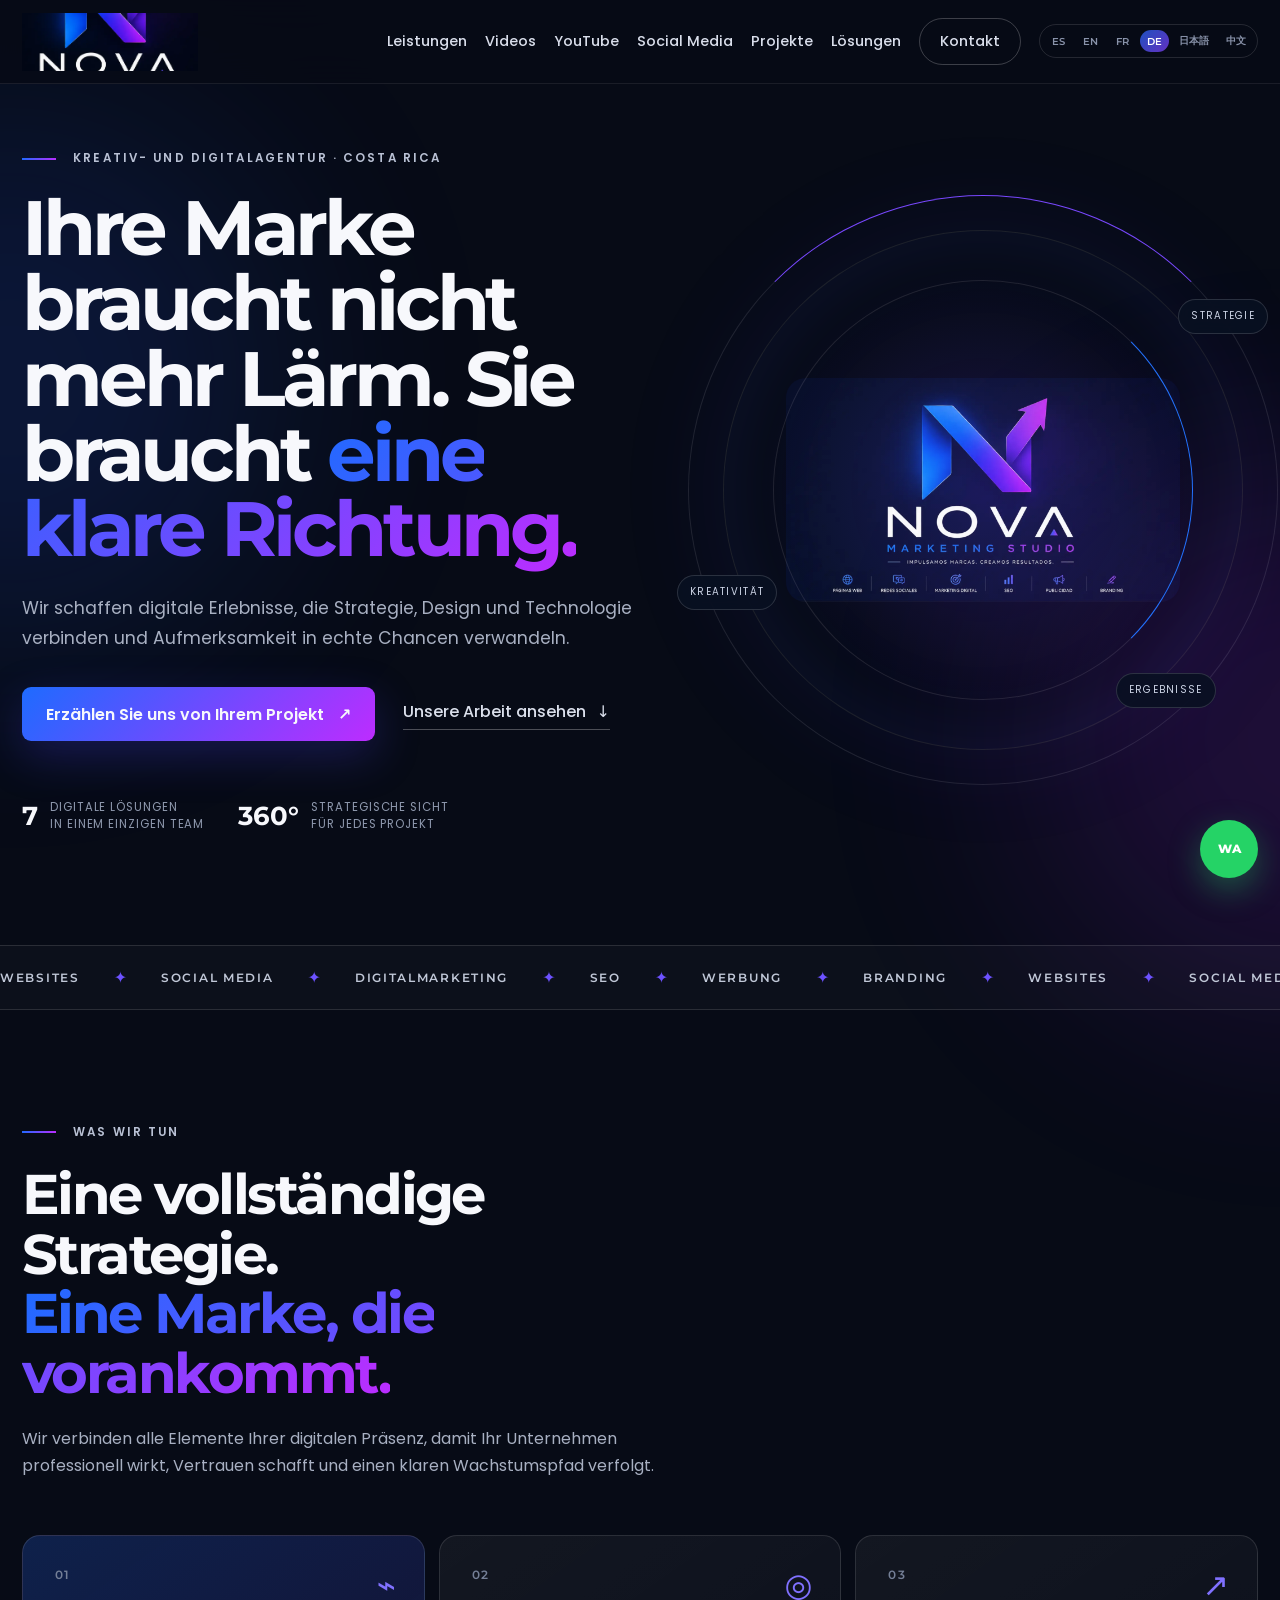
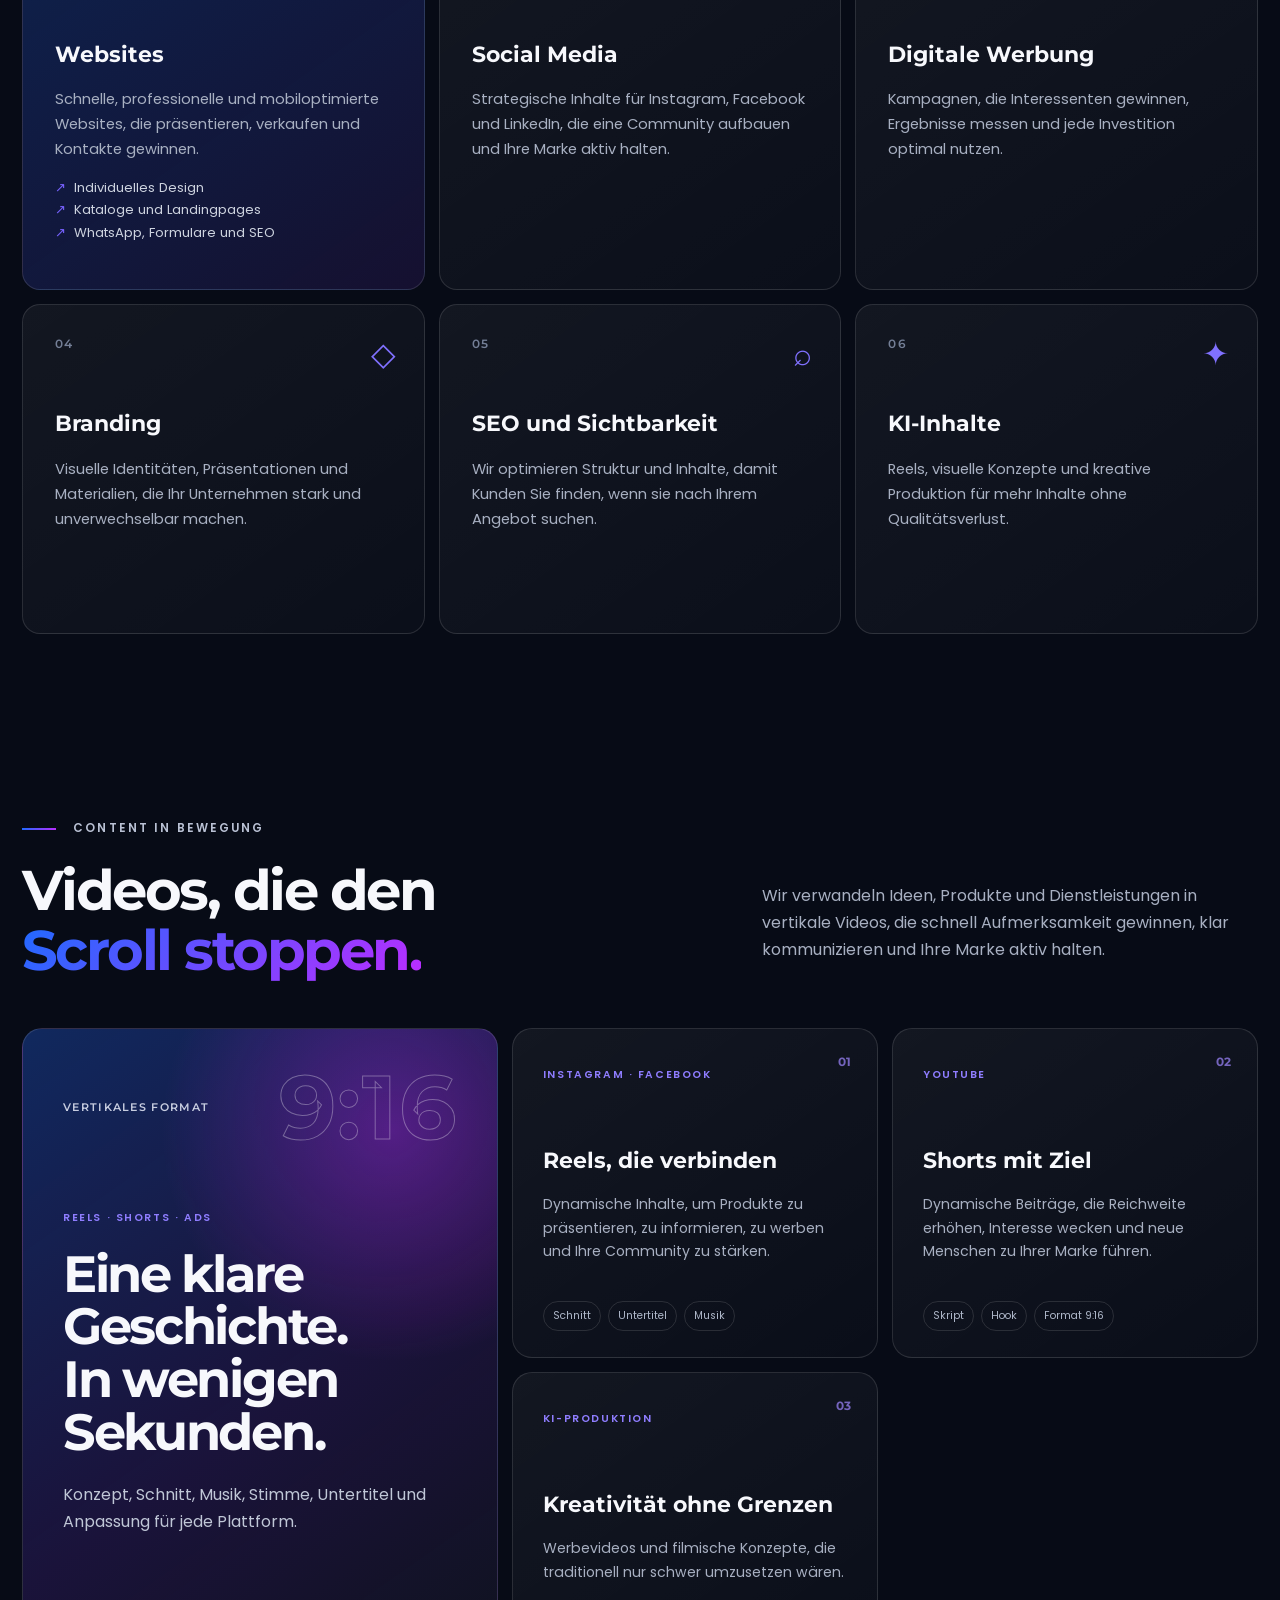
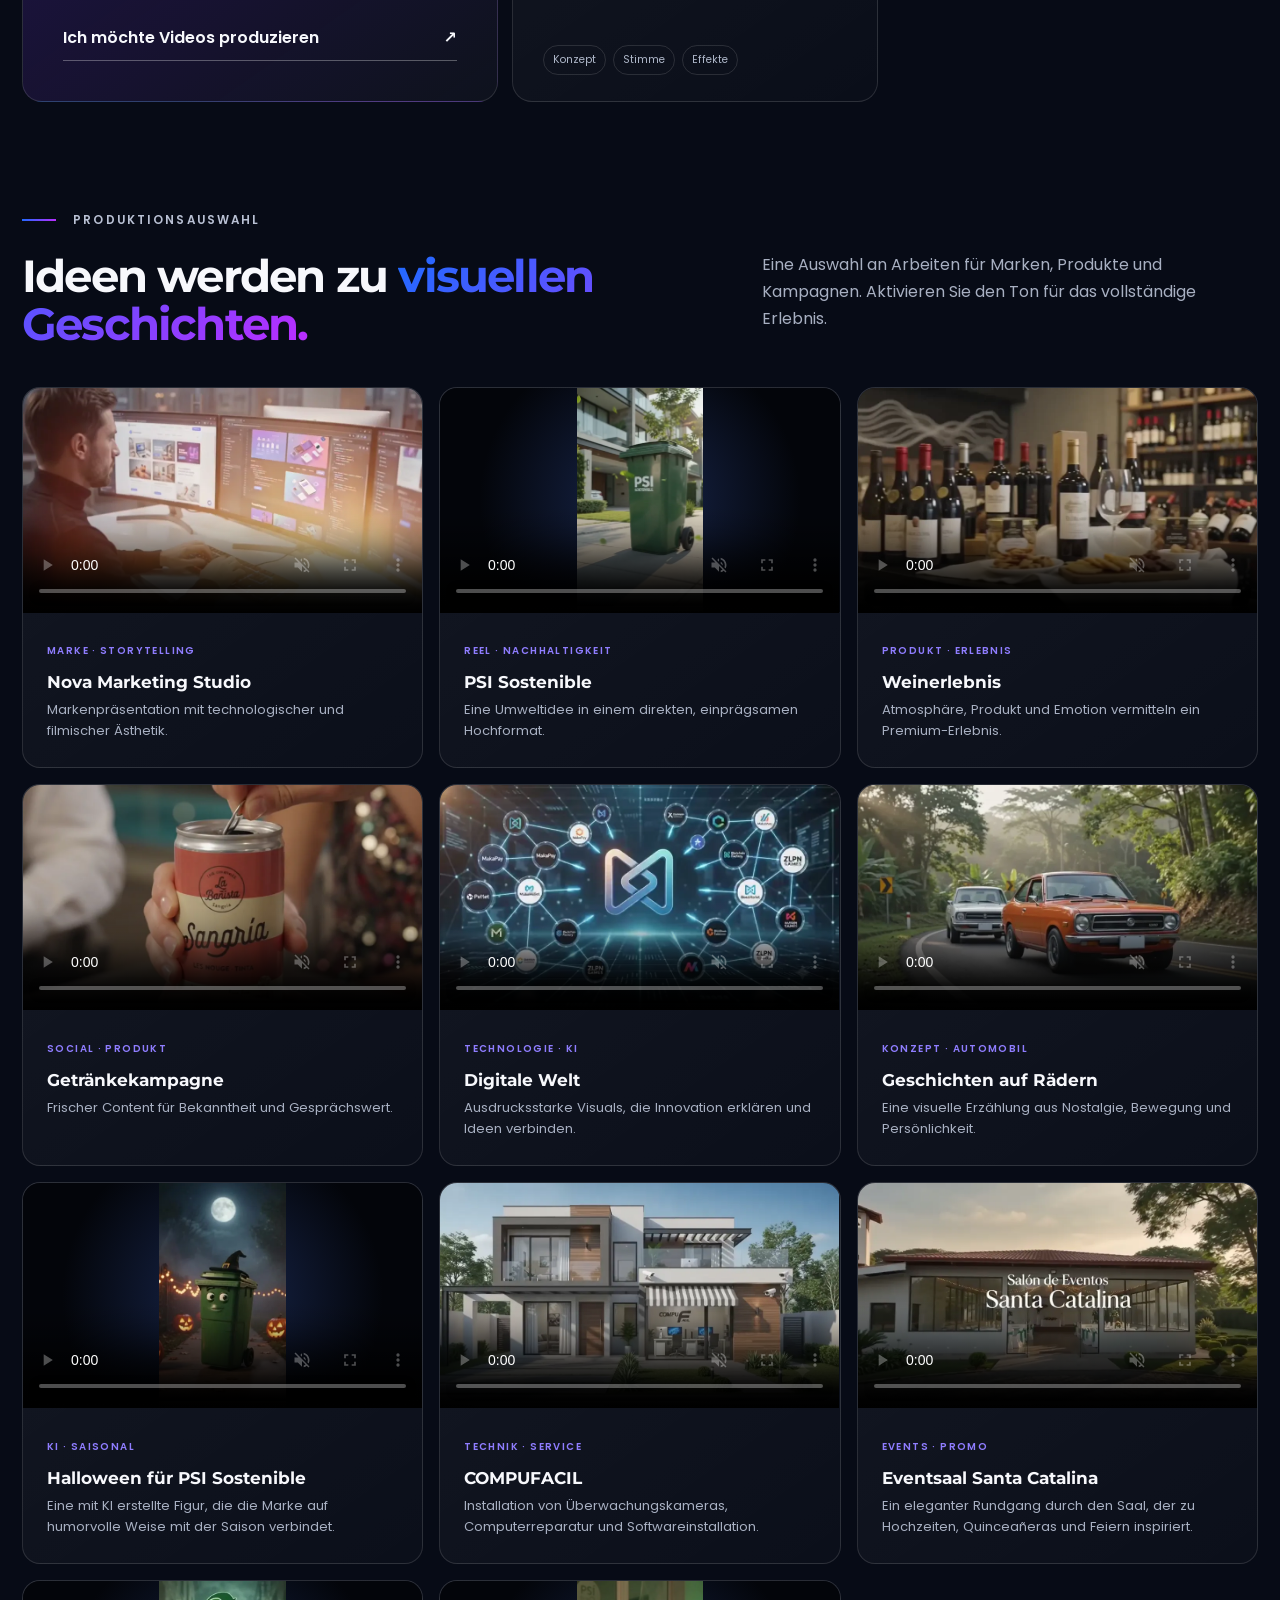
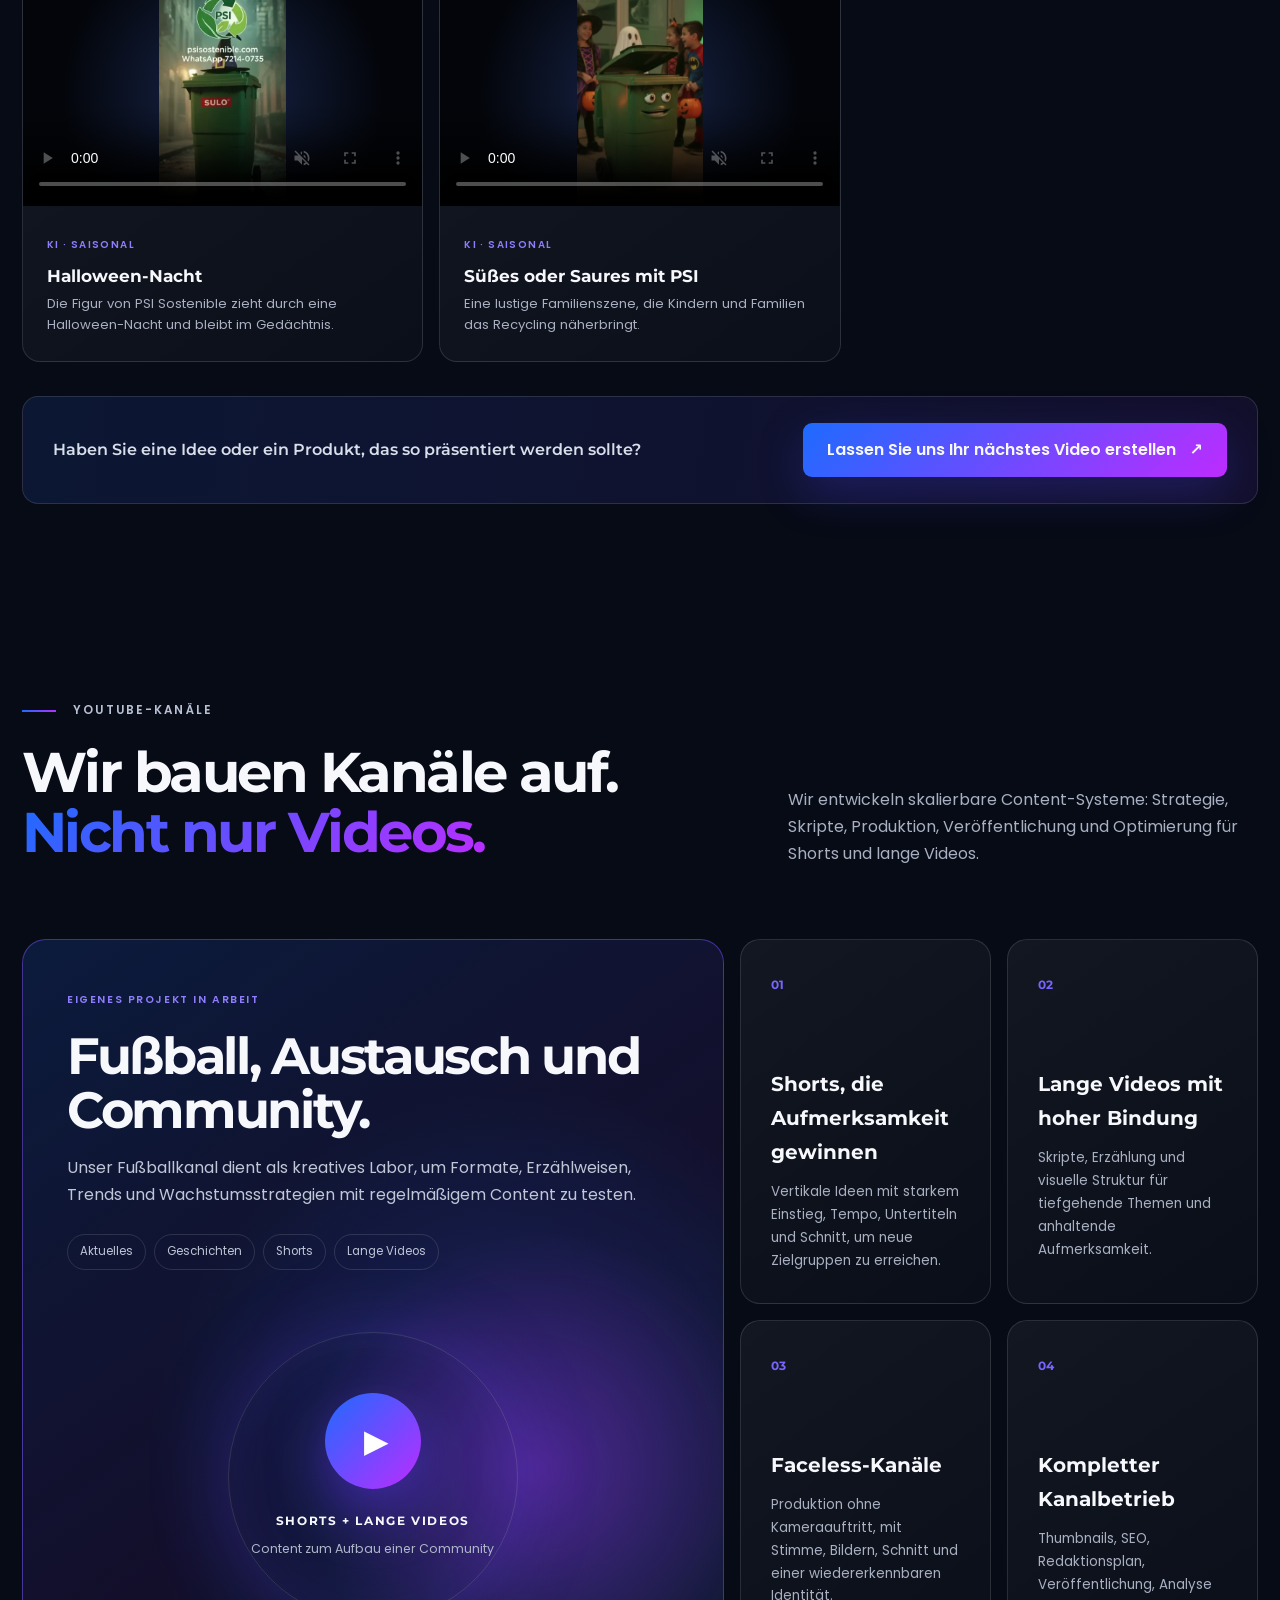
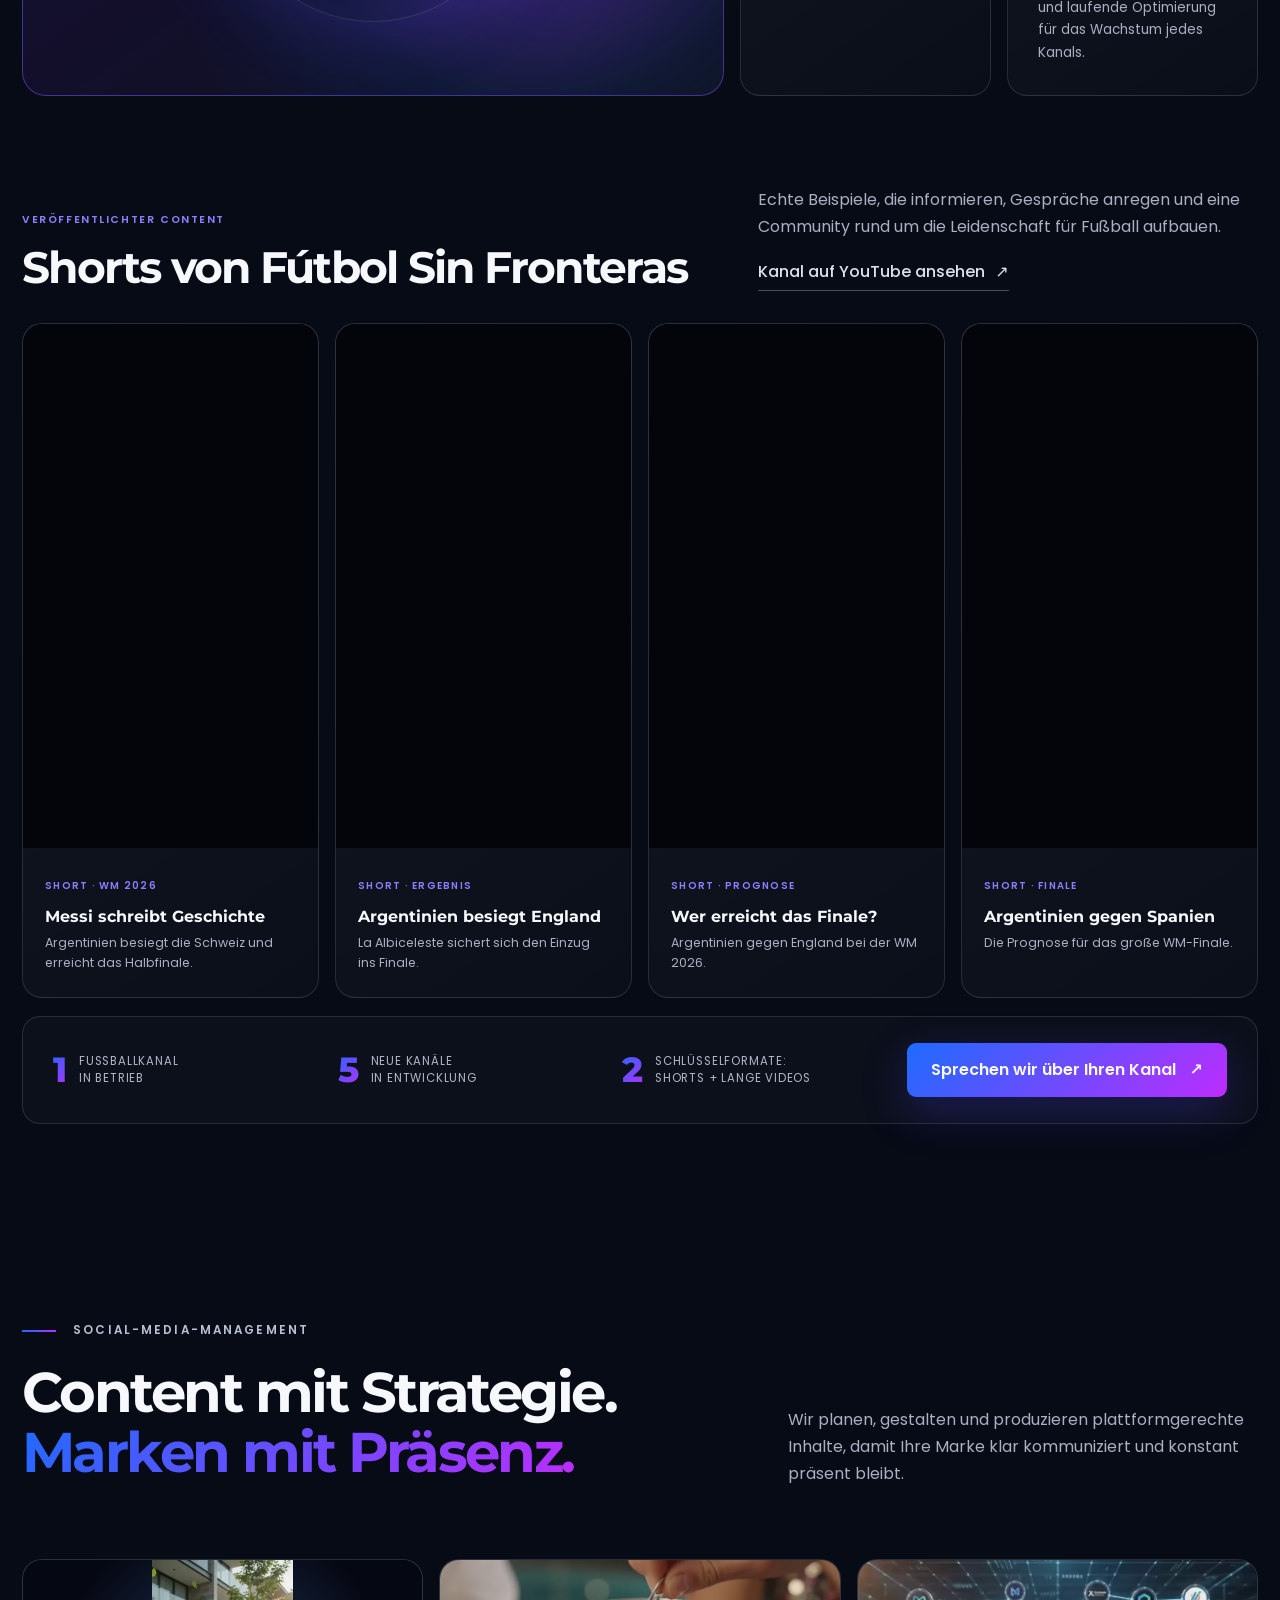
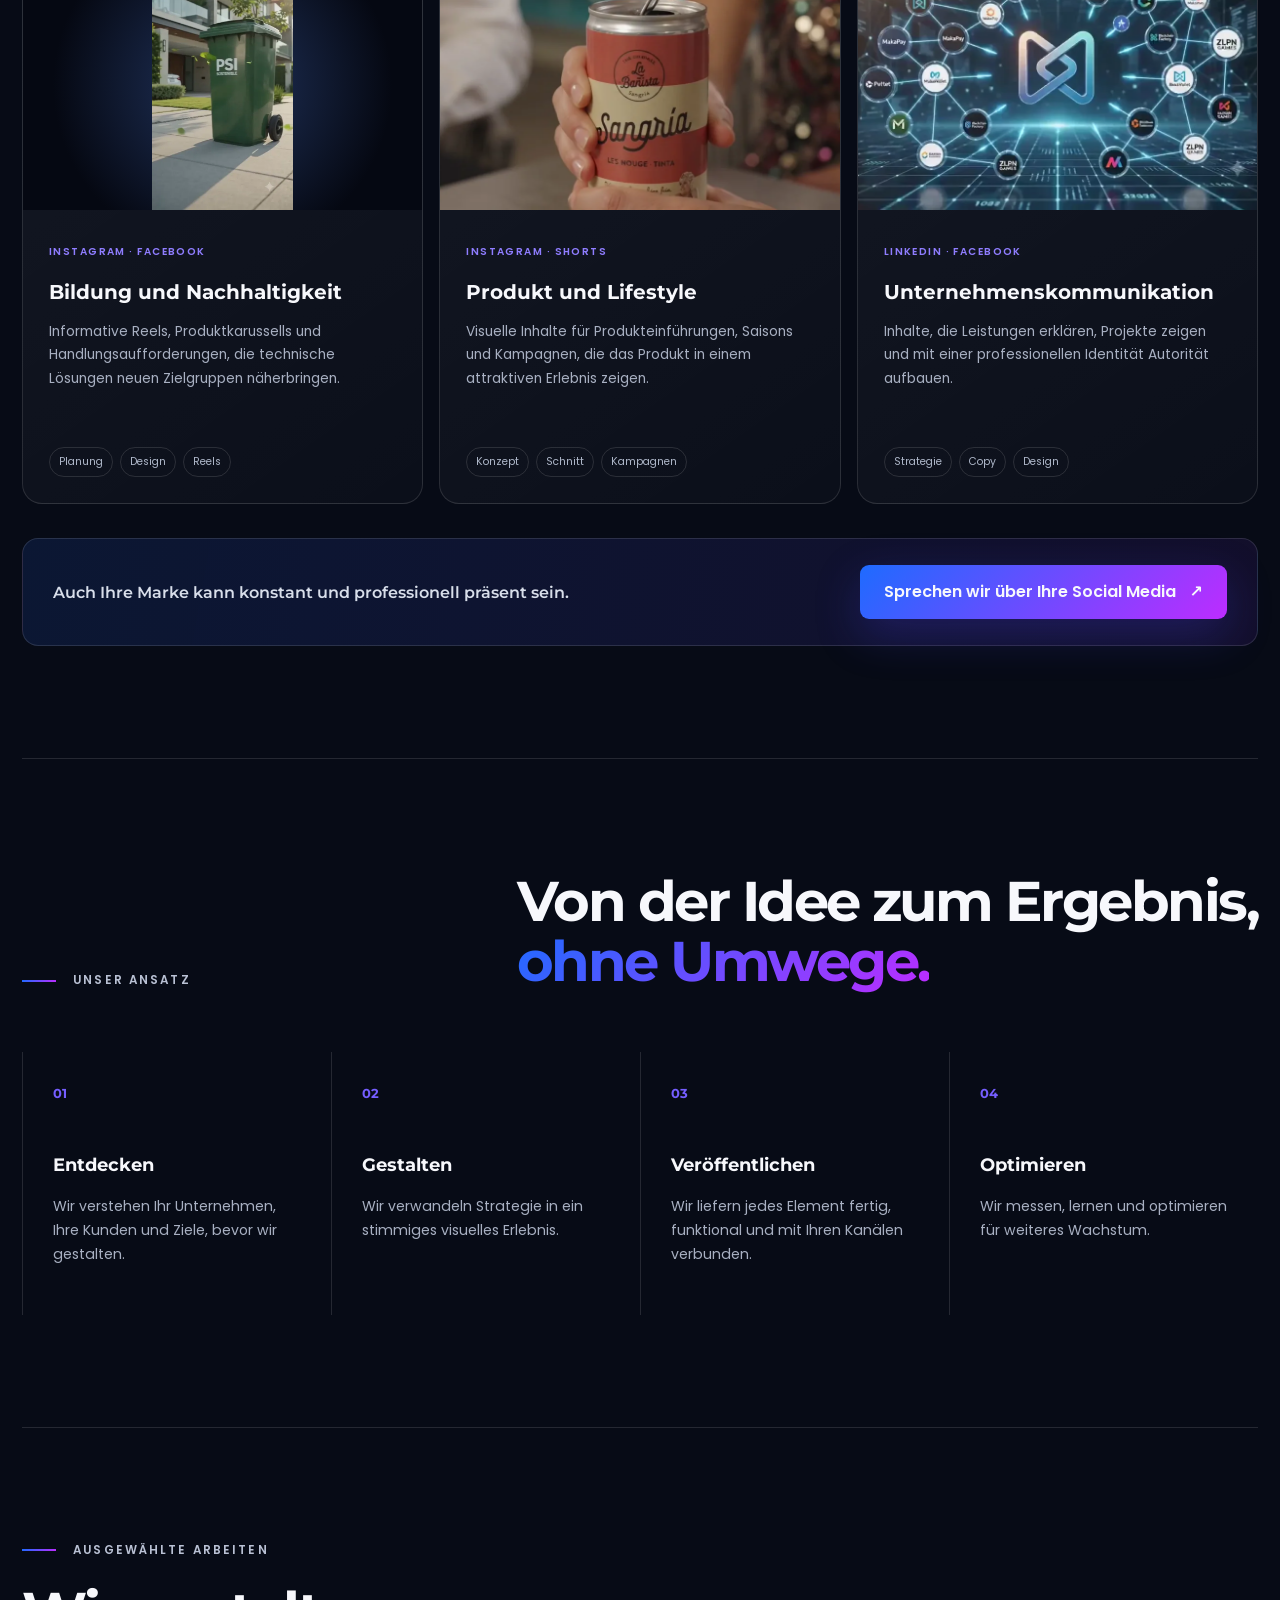
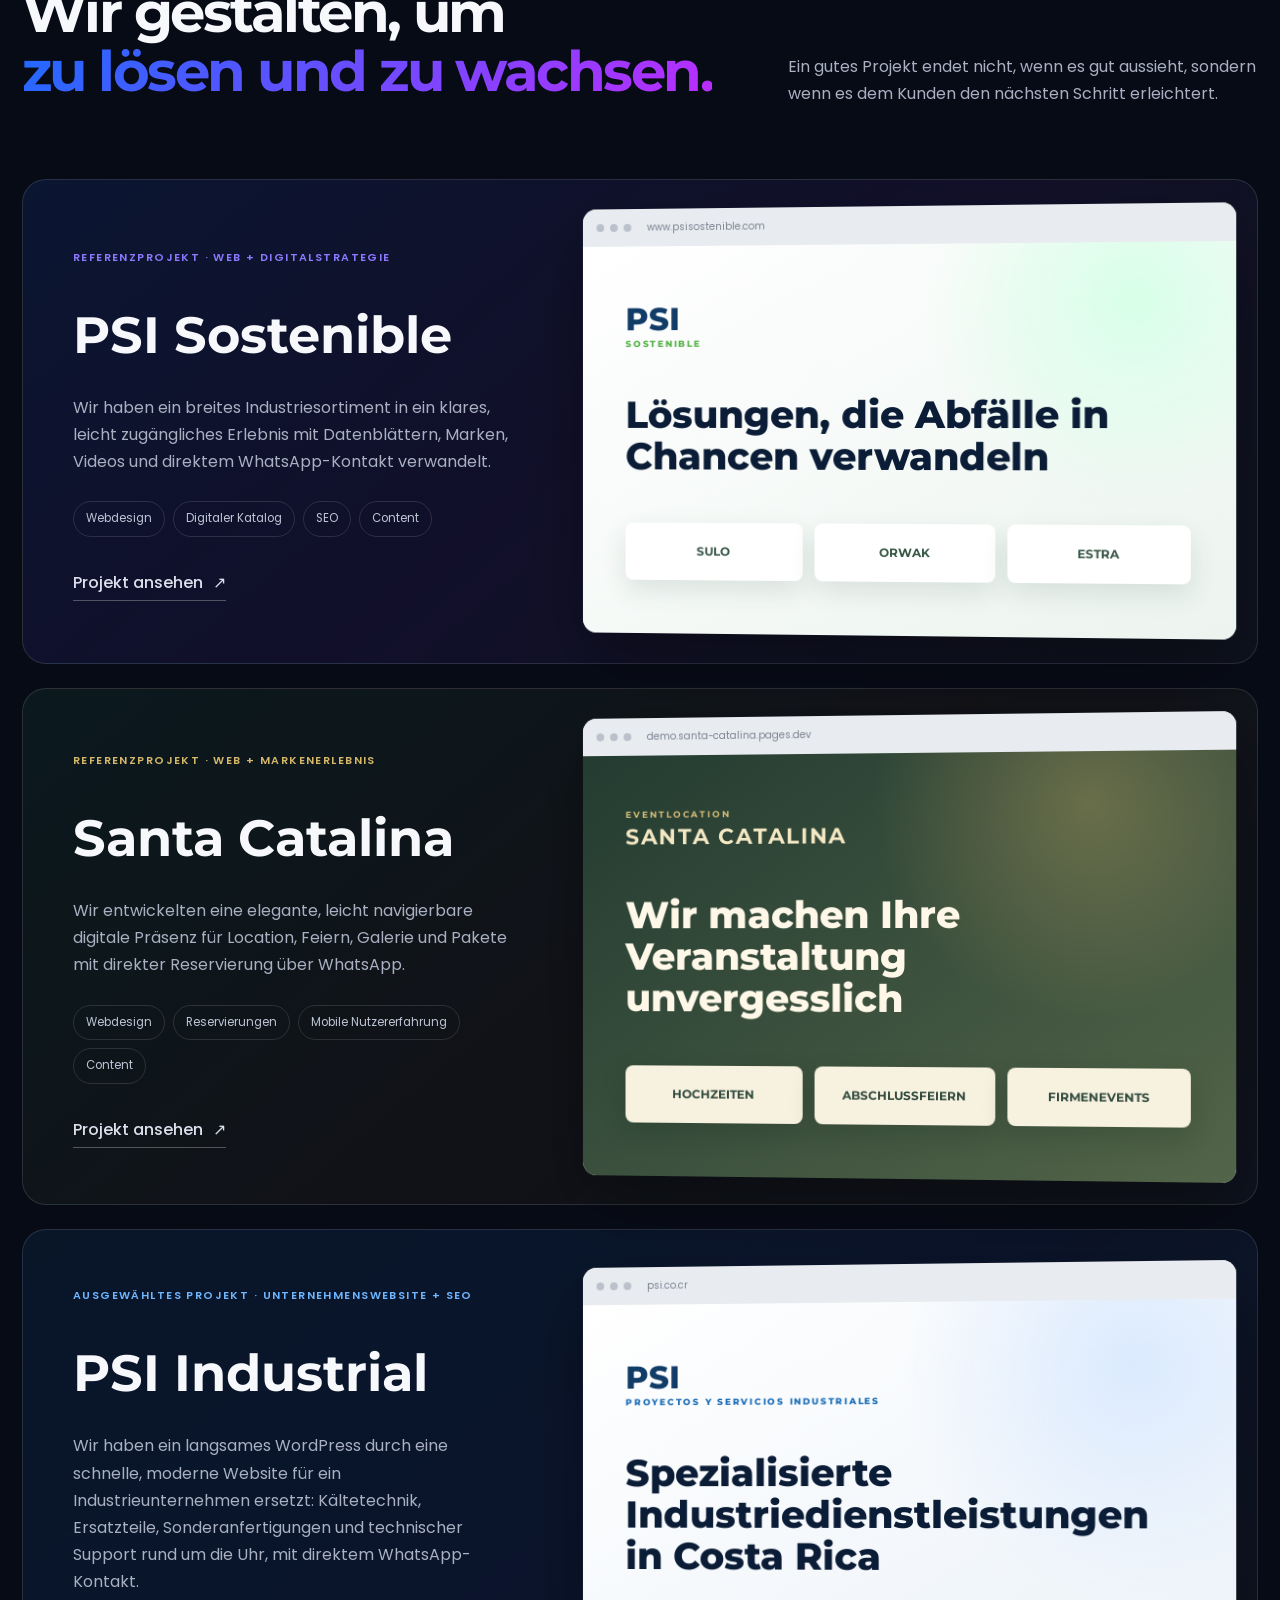
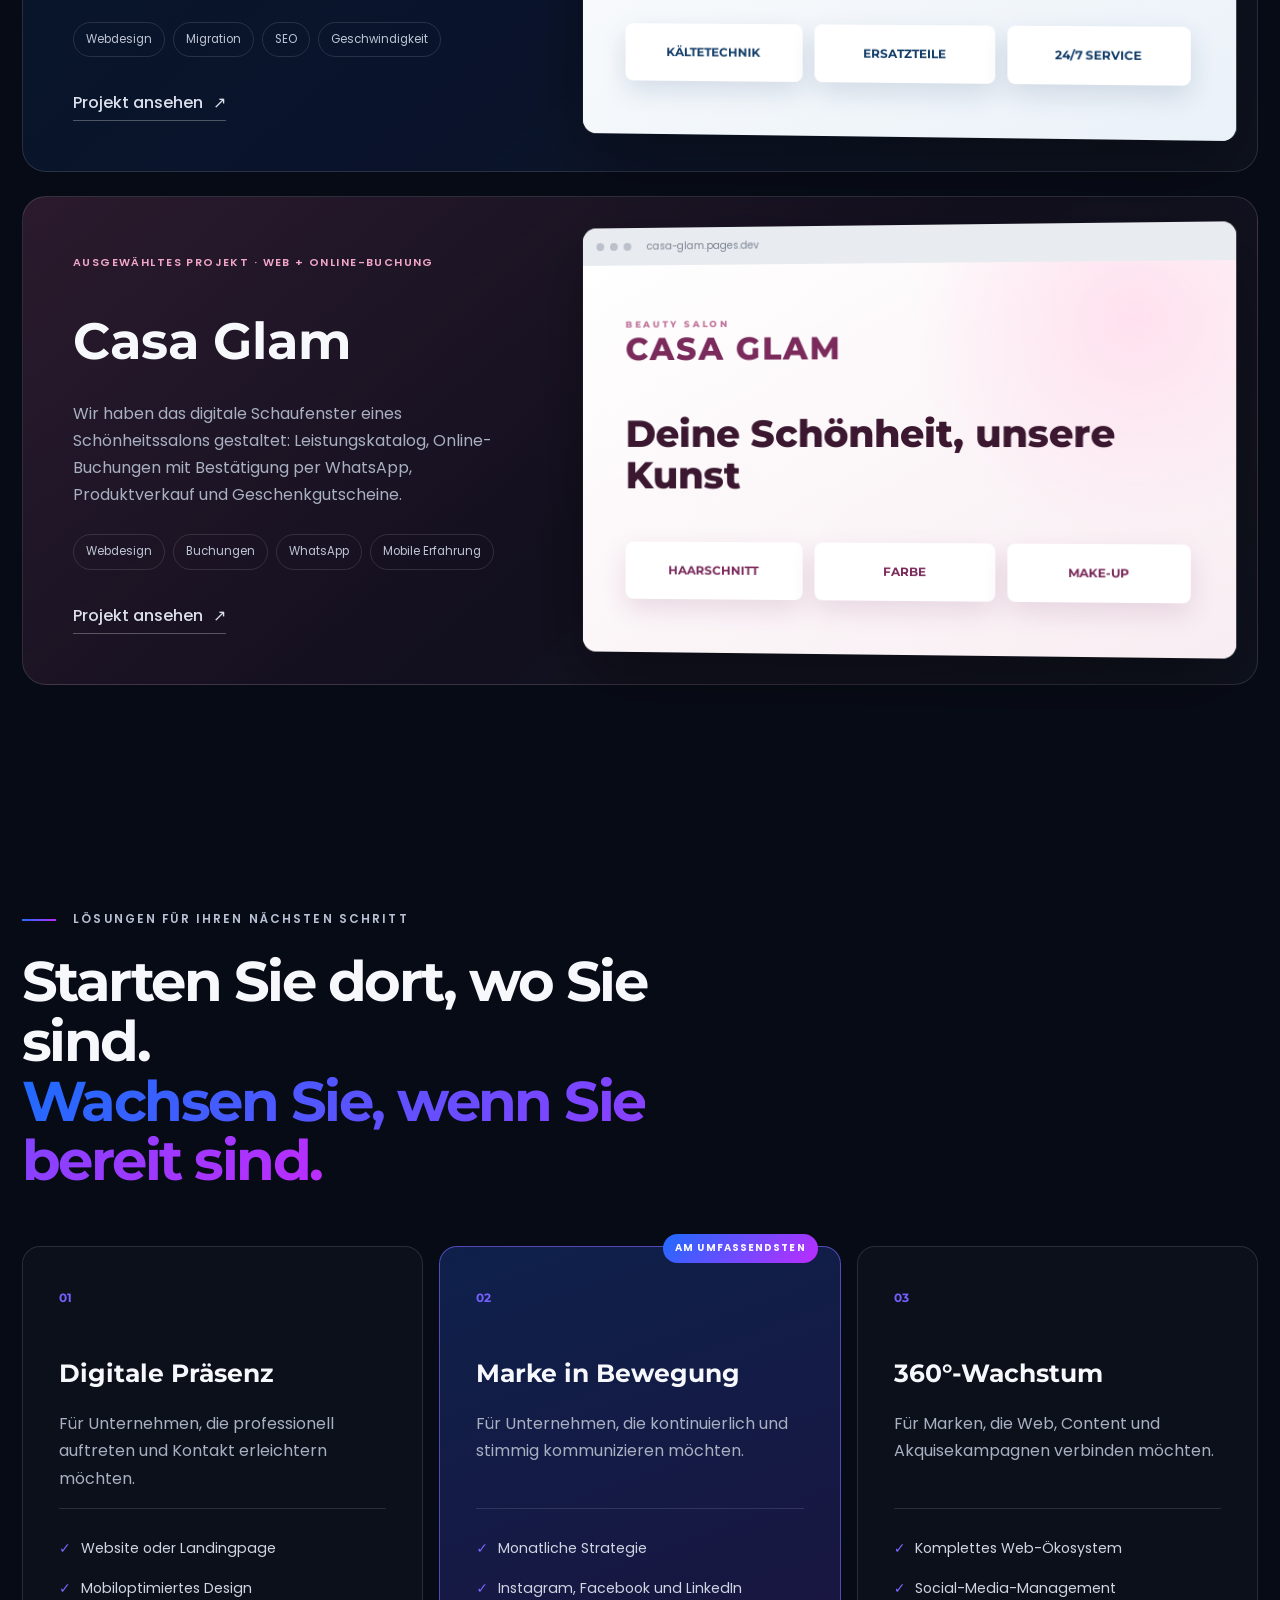
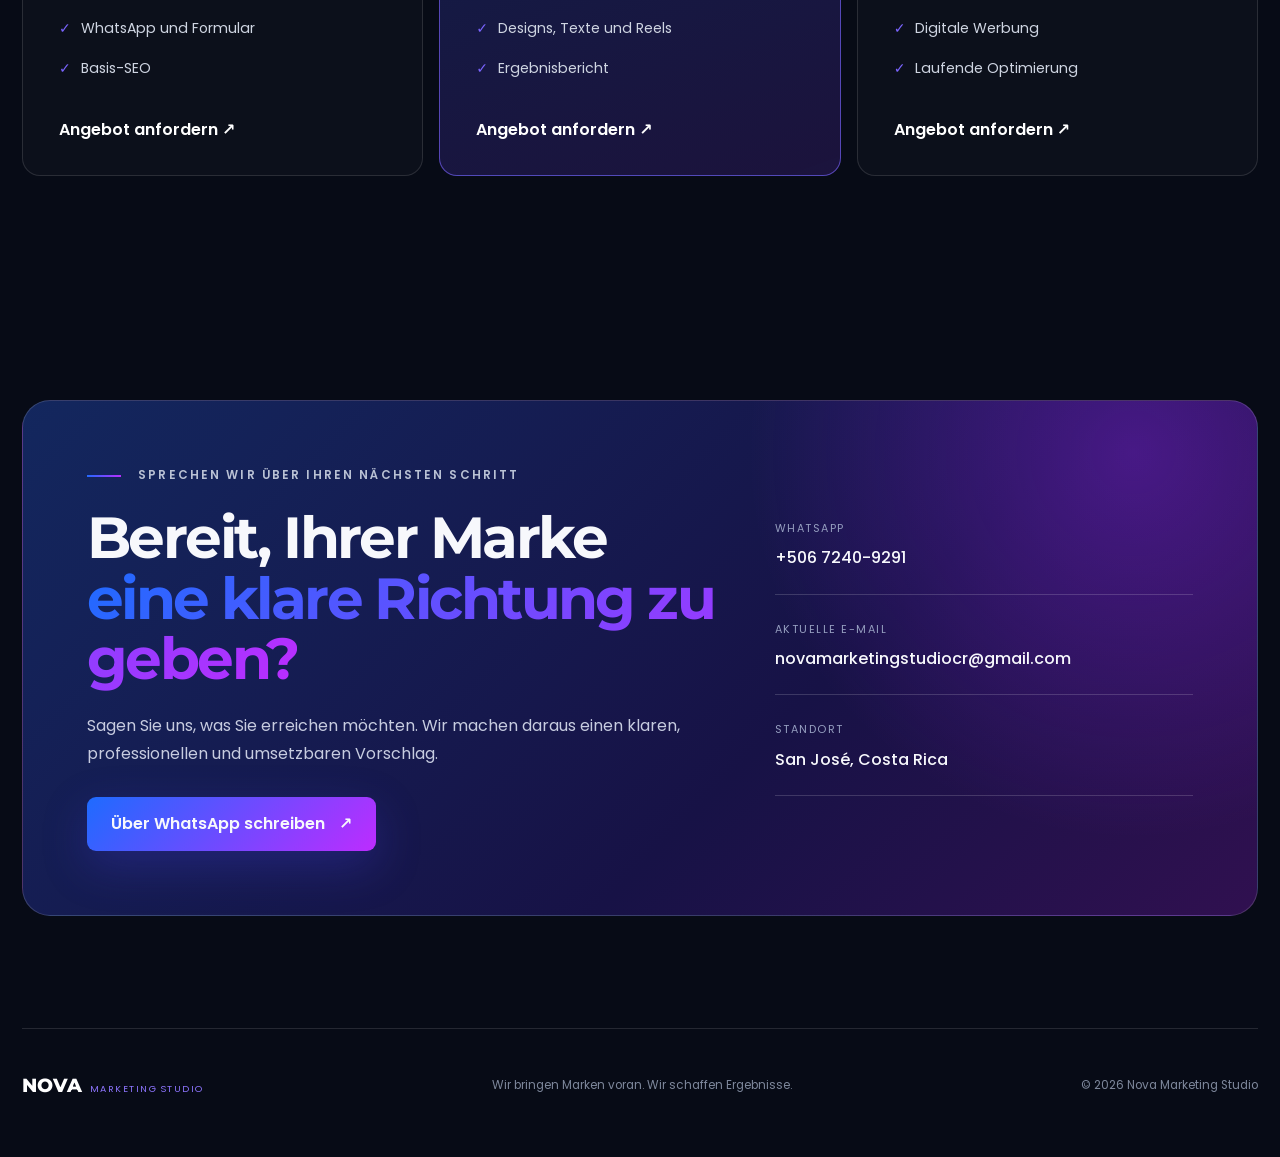
==== commit d578901a: "Corrige el video: es de COMPUFACIL, no de bienes raíces Co-Authored-By: Claude Opus 5.5 <noreply@ant" ====
--- a/de/index.html
+++ b/de/index.html
@@ -268,10 +268,10 @@
           <div class="showreel-copy"><small>KI · SAISONAL</small><h4>Halloween für PSI Sostenible</h4><p>Eine mit KI erstellte Figur, die die Marke auf humorvolle Weise mit der Saison verbindet.</p></div>
         </article>
         <article class="showreel-card reveal delay-1">
-          <video controls muted playsinline preload="metadata" poster="../assets/posters/bienes-raices-ia.webp" aria-label="Immobilienvideo, mit KI erstellt">
-            <source src="../assets/videos/bienes-raices-ia.mp4" type="video/mp4">
+          <video controls muted playsinline preload="metadata" poster="../assets/posters/compufacil.webp" aria-label="Video von COMPUFACIL">
+            <source src="../assets/videos/compufacil.mp4" type="video/mp4">
           </video>
-          <div class="showreel-copy"><small>IMMOBILIEN · KI</small><h4>Immobilien, die begeistern</h4><p>Ein mit KI erstellter visueller Rundgang, der eine Immobilie und ihre Umgebung zeigt.</p></div>
+          <div class="showreel-copy"><small>TECHNIK · SERVICE</small><h4>COMPUFACIL</h4><p>Installation von Überwachungskameras, Computerreparatur und Softwareinstallation.</p></div>
         </article>
         <article class="showreel-card reveal">
           <video controls muted playsinline preload="metadata" poster="../assets/posters/santa-catalina-eventos.webp" aria-label="Werbevideo für den Eventsaal Santa Catalina">
